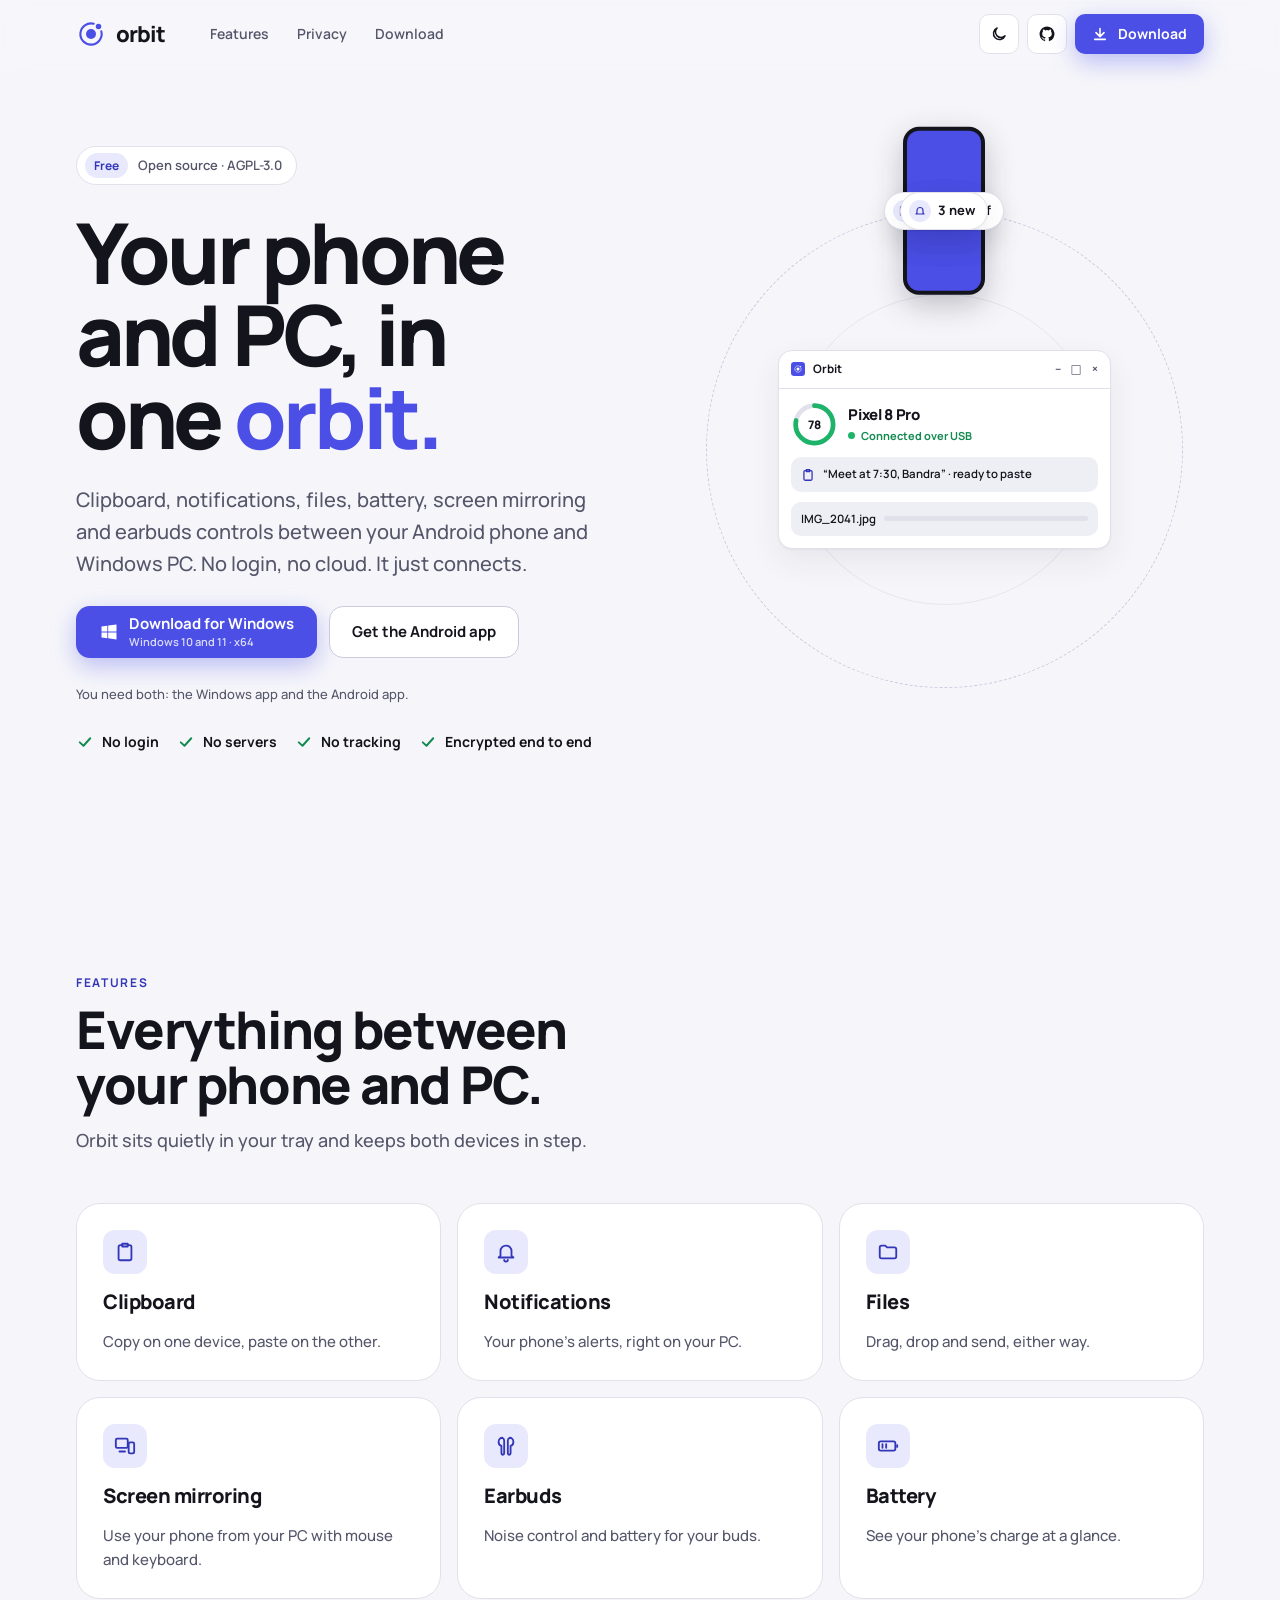
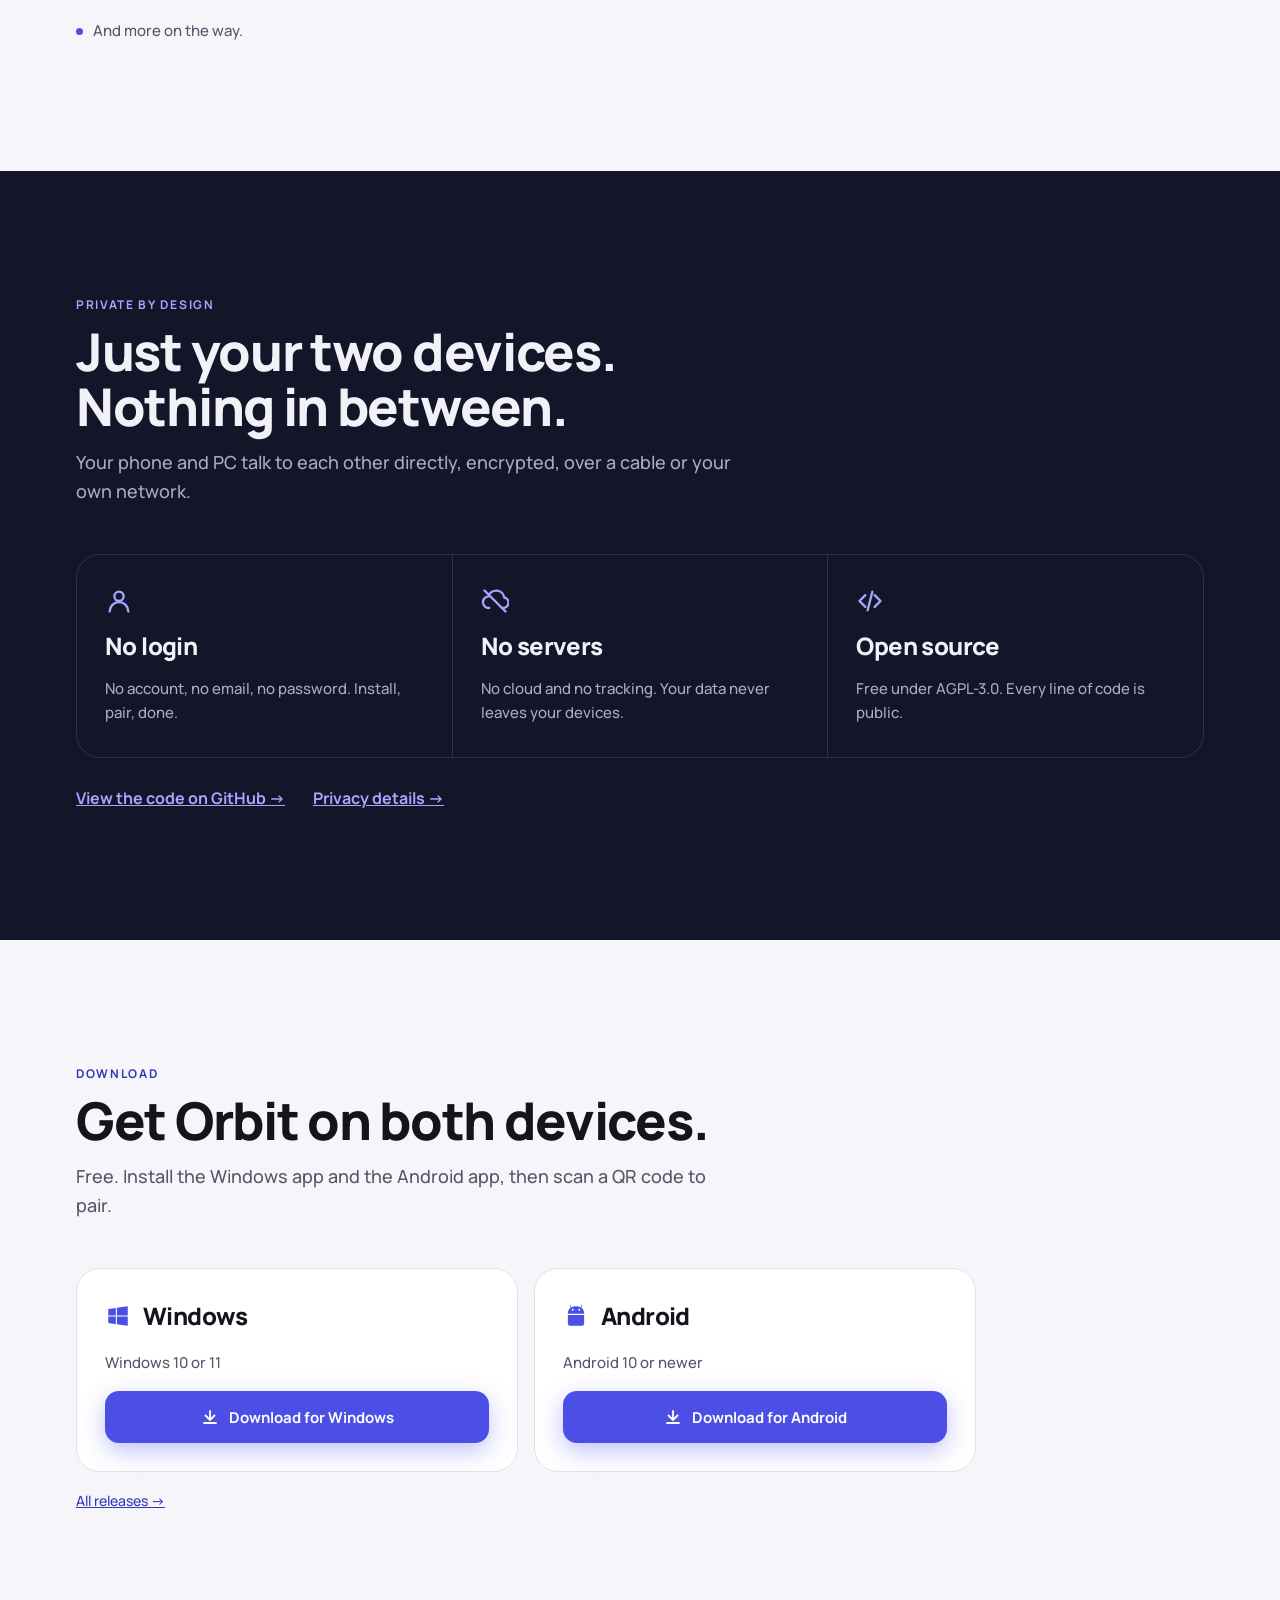
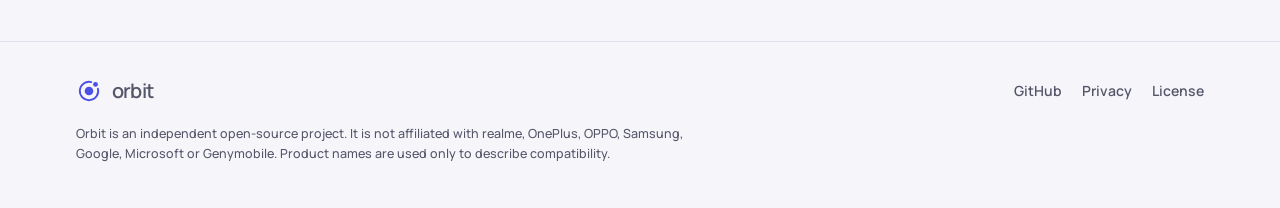
==== site/index.html @ 116fc17b "Add the landing page (site/) and a GitHub Pages workflow Co-Authored-By: Claude Opus 5.5 <noreply@an" ====
<!doctype html>
<html lang="en">
<head>
<meta charset="utf-8">
<meta name="viewport" content="width=device-width,initial-scale=1,viewport-fit=cover">
<title>Orbit: your Android phone and Windows PC, in one orbit</title>
<meta name="description" content="Orbit links your Android phone and Windows PC: clipboard, notifications, files, battery, screen mirroring and earbuds. No account, no cloud, free and open source.">
<meta name="theme-color" content="#4B4FE6">
<link rel="icon" href="favicon.svg" type="image/svg+xml">
<link rel="apple-touch-icon" href="apple-touch-icon.png">
<meta property="og:type" content="website">
<meta property="og:title" content="Orbit: your phone and PC, in one orbit">
<meta property="og:description" content="Clipboard, notifications, files, screen mirroring and earbuds between Android and Windows. No login, no cloud. Free and open source.">
<meta property="og:image" content="https://mohib-76.github.io/orbit/og-image.png">
<meta property="og:url" content="https://mohib-76.github.io/orbit/">
<meta name="twitter:card" content="summary_large_image">
<link rel="preconnect" href="https://fonts.googleapis.com">
<link rel="preconnect" href="https://fonts.gstatic.com" crossorigin>
<link rel="stylesheet" href="https://fonts.googleapis.com/css2?family=Manrope:wght@400;500;600;700;800&family=JetBrains+Mono:wght@500;600&display=swap">
<style>
/* Layout: an orbit. Hero = live system diagram; bands alternate quiet paper and one ink "privacy" band; content column 1160px. */
:root{
  color-scheme:light;
  --bg:#F6F6FA; --surface:#FFFFFF; --surface-2:#EEEEF5; --line:#E1E1EB; --line-strong:#C9CAE0;
  --ink:#14141C; --muted:#55566A; --accent:#4B4FE6; --accent-ink:#3236B8; --accent-soft:#E9E9FD; --on-accent:#FFFFFF;
  --green:#138A50; --green-dot:#1DB46A; --amber:#F2A516;
  --band:#15152A; --band-2:#1F1F3A; --band-line:#2E2E52; --band-ink:#F1F1F8; --band-muted:#A9AAC6; --band-accent:#A5A7FF;
  --shadow:0 1px 2px rgba(20,20,40,.04),0 12px 32px rgba(20,20,40,.07);
  --f-display:"Manrope","Segoe UI Variable","Segoe UI",system-ui,sans-serif;
  --f-body:"Manrope","Segoe UI Variable","Segoe UI",system-ui,sans-serif;
  --f-mono:"JetBrains Mono",ui-monospace,"Cascadia Mono",Consolas,monospace;
  --r-s:10px; --r-m:16px; --r-l:24px;
}
@media (prefers-color-scheme:dark){:root:not([data-theme="light"]){
  --bg:#0D0D13; --surface:#16161F; --surface-2:#1E1E29; --line:#262633; --line-strong:#3A3A52;
  --ink:#F1F1F6; --muted:#A6A7BA; --accent:#8C8FFF; --accent-ink:#B9BBFF; --accent-soft:#23244A; --on-accent:#0E0E1A;
  --green:#5BE3A0; --green-dot:#3DD68C; --amber:#F5B841;
  --band:#13132A; --band-2:#1C1C3A; --band-line:#2E2E55; --band-ink:#F1F1F8; --band-muted:#A9AAC6; --band-accent:#A5A7FF;
  --shadow:0 1px 2px rgba(0,0,0,.3),0 12px 32px rgba(0,0,0,.35); color-scheme:dark}}
:root[data-theme="dark"]{
  --bg:#0D0D13; --surface:#16161F; --surface-2:#1E1E29; --line:#262633; --line-strong:#3A3A52;
  --ink:#F1F1F6; --muted:#A6A7BA; --accent:#8C8FFF; --accent-ink:#B9BBFF; --accent-soft:#23244A; --on-accent:#0E0E1A;
  --green:#5BE3A0; --green-dot:#3DD68C; --amber:#F5B841;
  --band:#13132A; --band-2:#1C1C3A; --band-line:#2E2E55; --band-ink:#F1F1F8; --band-muted:#A9AAC6; --band-accent:#A5A7FF;
  --shadow:0 1px 2px rgba(0,0,0,.3),0 12px 32px rgba(0,0,0,.35); color-scheme:dark}

*{box-sizing:border-box}
html{scroll-behavior:smooth;scroll-padding-top:76px}
body{margin:0;background:var(--bg);color:var(--ink);font:500 16px/1.6 var(--f-body);-webkit-font-smoothing:antialiased;overflow-x:hidden;padding-bottom:env(safe-area-inset-bottom,0px)}
img{max-width:100%}
[hidden]{display:none!important}
a{color:var(--accent-ink)}
h1,h2,h3{font-family:var(--f-display);text-wrap:balance;margin:0;letter-spacing:-.025em}
p{margin:0}
:focus-visible{outline:2.5px solid var(--accent);outline-offset:3px;border-radius:6px}
.skip{position:absolute;left:-9999px;top:8px;z-index:100;background:var(--accent);color:var(--on-accent);padding:10px 14px;border-radius:10px;font-weight:700}
.skip:focus{left:12px}
.wrap{max-width:1160px;margin:0 auto;padding-left:max(16px,env(safe-area-inset-left,0px));padding-right:max(16px,env(safe-area-inset-right,0px))}
.eyebrow{font:700 12px/1 var(--f-body);letter-spacing:.14em;text-transform:uppercase;color:var(--accent-ink)}
.section{padding-block:clamp(72px,10vw,128px)}
.section-head{display:grid;gap:14px;max-width:680px;margin-bottom:48px}
.section-head h2{font-size:clamp(32px,4.4vw,52px);line-height:1.05;font-weight:800}
.section-head p{color:var(--muted);font-size:18px;max-width:60ch}

/* Buttons */
.btn{display:inline-flex;align-items:center;gap:10px;height:52px;padding:0 22px;border-radius:14px;font:700 15px/1 var(--f-body);text-decoration:none;border:1px solid transparent;cursor:pointer;transition:transform .2s ease,box-shadow .2s ease,background .2s ease;white-space:nowrap}
.btn svg{flex-shrink:0}
.btn-primary{background:var(--accent);color:var(--on-accent);box-shadow:0 8px 24px color-mix(in srgb,var(--accent) 35%,transparent)}
.btn-primary:hover{transform:translateY(-2px);box-shadow:0 14px 32px color-mix(in srgb,var(--accent) 45%,transparent)}
.btn-ghost{background:var(--surface);color:var(--ink);border-color:var(--line-strong)}
.btn-ghost:hover{transform:translateY(-2px);border-color:var(--accent)}
.btn small{display:block;font:600 11px/1.2 var(--f-body);opacity:.8;margin-top:3px}
.btn .stack{display:flex;flex-direction:column;align-items:flex-start;line-height:1.1}

/* Nav */
.nav{position:sticky;top:0;z-index:50;padding-top:env(safe-area-inset-top,0px);background:color-mix(in srgb,var(--bg) 82%,transparent);backdrop-filter:saturate(1.4) blur(14px);-webkit-backdrop-filter:saturate(1.4) blur(14px);border-bottom:1px solid transparent;transition:border-color .3s}
.nav.scrolled{border-bottom-color:var(--line)}
.nav-in{display:flex;align-items:center;gap:20px;height:68px}
.brand{display:flex;align-items:center;gap:10px;text-decoration:none;color:var(--ink);font:800 22px/1 var(--f-display);letter-spacing:-.04em}
.nav-links{display:flex;gap:4px;margin-left:12px}
.nav-links a{color:var(--muted);text-decoration:none;font-weight:600;font-size:14px;padding:8px 12px;border-radius:8px;transition:color .2s,background .2s}
.nav-links a:hover{color:var(--ink);background:var(--surface-2)}
.nav-right{margin-left:auto;display:flex;align-items:center;gap:8px}
.icon-btn{width:40px;height:40px;border-radius:10px;border:1px solid var(--line);background:var(--surface);color:var(--ink);display:inline-flex;align-items:center;justify-content:center;cursor:pointer;text-decoration:none}
.icon-btn:hover{border-color:var(--accent)}
.nav .btn{height:40px;padding:0 16px;font-size:14px;border-radius:10px}
.theme-sun{display:none}
:root[data-theme="dark"] .theme-sun{display:block}:root[data-theme="dark"] .theme-moon{display:none}
@media (prefers-color-scheme:dark){:root:not([data-theme="light"]) .theme-sun{display:block}:root:not([data-theme="light"]) .theme-moon{display:none}}
@media (max-width:860px){.nav-links{display:none}}
@media (max-width:420px){.nav .btn span{display:none}.nav .btn{padding:0 12px}}

/* Hero */
.hero{padding-block:clamp(40px,6vw,80px) clamp(56px,8vw,96px)}
.hero-grid{display:grid;grid-template-columns:minmax(0,1.05fr) minmax(0,1fr);gap:clamp(32px,5vw,72px);align-items:center}
@media (max-width:920px){.hero-grid{grid-template-columns:minmax(0,1fr)}.orbit{width:min(540px,74%);margin-top:clamp(36px,9vw,56px)}}
.hero-copy{display:grid;gap:26px;min-width:0}
.badge-line{display:inline-flex;align-items:center;gap:10px;padding:6px 14px 6px 8px;border-radius:999px;background:var(--surface);border:1px solid var(--line);font-size:13px;font-weight:600;color:var(--muted);width:fit-content}
.badge-line b{background:var(--accent-soft);color:var(--accent-ink);padding:3px 9px;border-radius:999px;font-size:12px}
.hero h1{font-size:clamp(44px,7vw,84px);line-height:.98;font-weight:800;letter-spacing:-.045em}
.hero h1 .o{color:var(--accent)}
.lede{font-size:clamp(17px,1.6vw,20px);color:var(--muted);max-width:52ch}
.cta-row{display:flex;flex-wrap:wrap;gap:12px;align-items:center}
.platform-note{font-size:13px;color:var(--muted)}
.facts{display:flex;flex-wrap:wrap;gap:8px 18px;padding:0;margin:0;list-style:none}
.facts li{display:flex;align-items:center;gap:8px;font-size:14px;font-weight:700}
.facts svg{color:var(--green)}

/* Orbit visual */
.orbit{position:relative;width:min(540px,100%);aspect-ratio:1;margin-inline:auto;max-width:100%}
.ring{position:absolute;border-radius:50%;border:1.5px dashed var(--line-strong)}
.ring.r1{inset:4%}
.ring.r2{inset:20%;border-style:solid;border-color:var(--line);opacity:.8}
.spin{position:absolute;inset:4%;animation:spin 40s linear infinite}
.sat{position:absolute;top:0;left:50%;transform:translate(-50%,-50%)}
.upright{animation:spin 40s linear infinite reverse}
@keyframes spin{to{transform:rotate(360deg)}}
.core{position:absolute;inset:27% 18%;display:flex;align-items:center;justify-content:center}
.pc{width:100%;background:var(--surface);border:1px solid var(--line);border-radius:14px;box-shadow:var(--shadow);overflow:hidden;font-size:clamp(10px,1.5vw,13px)}
.pc-bar{display:flex;align-items:center;gap:8px;padding:9px 12px;border-bottom:1px solid var(--line);font-weight:700;font-size:.9em}
.pc-bar .dots{margin-left:auto;display:flex;gap:10px;color:var(--muted)}
.pc-body{padding:12px;display:grid;gap:10px}
.pc-row{display:flex;align-items:center;gap:10px}
.mini-ring{width:3.6em;height:3.6em;flex-shrink:0}
.status{display:flex;align-items:center;gap:6px;color:var(--green);font-weight:700;font-size:.85em}
.dot{width:7px;height:7px;border-radius:50%;background:var(--green-dot);display:inline-block}
.pulse{animation:pulse 2.2s ease-in-out infinite}
@keyframes pulse{0%,100%{box-shadow:0 0 0 0 color-mix(in srgb,var(--green-dot) 55%,transparent)}50%{box-shadow:0 0 0 6px transparent}}
.pc-tile{background:var(--surface-2);border-radius:10px;padding:8px 10px;display:flex;align-items:center;gap:8px;font-weight:600;font-size:.88em;min-width:0}
.pc-tile span{white-space:nowrap;overflow:hidden;text-overflow:ellipsis}
.bar{height:5px;border-radius:3px;background:var(--line);overflow:hidden;flex:1}
.bar i{display:block;height:100%;width:0;background:var(--accent);border-radius:3px;animation:fill 4.5s cubic-bezier(.4,0,.2,1) infinite}
@keyframes fill{0%{width:4%}70%{width:100%}100%{width:100%}}
.phone{width:clamp(56px,11vw,82px);aspect-ratio:9/18.5;border-radius:16px;background:#14141C;padding:4px;box-shadow:0 10px 30px rgba(20,20,40,.25)}
.phone-screen{width:100%;height:100%;border-radius:12px;background:var(--accent);display:flex;align-items:center;justify-content:center}
.chip{display:flex;align-items:center;gap:7px;background:var(--surface);border:1px solid var(--line);border-radius:999px;padding:7px 12px 7px 8px;font-size:clamp(11px,1.3vw,13px);font-weight:700;white-space:nowrap;box-shadow:var(--shadow)}
.chip i{width:22px;height:22px;border-radius:50%;background:var(--accent-soft);color:var(--accent-ink);display:inline-flex;align-items:center;justify-content:center;font-style:normal}

/* Features */
.feats{display:grid;grid-template-columns:repeat(3,minmax(0,1fr));gap:16px}
@media (max-width:900px){.feats{grid-template-columns:repeat(2,minmax(0,1fr))}}
@media (max-width:560px){.feats{grid-template-columns:minmax(0,1fr)}}
.feat{background:var(--surface);border:1px solid var(--line);border-radius:var(--r-l);padding:26px;display:grid;gap:12px;align-content:start;transition:transform .35s cubic-bezier(.2,.7,.2,1),border-color .3s,box-shadow .35s}
.feat:hover{transform:translateY(-4px);border-color:var(--line-strong);box-shadow:var(--shadow)}
.feat h3{font-size:20px;font-weight:800}
.feat p{color:var(--muted);font-size:15px}
.ic{width:44px;height:44px;border-radius:12px;background:var(--accent-soft);color:var(--accent-ink);display:flex;align-items:center;justify-content:center;transition:transform .35s}
.feat:hover .ic{transform:rotate(-8deg) scale(1.06)}
.more{margin-top:20px;color:var(--muted);font-size:15px;display:flex;align-items:center;gap:10px}
.more .dot{background:var(--accent)}

/* Privacy band */
.band{background:var(--band);color:var(--band-ink)}
.band .eyebrow{color:var(--band-accent)}
.band .section-head p{color:var(--band-muted)}
.band a{color:var(--band-accent);font-weight:700}
.pillars{display:grid;grid-template-columns:repeat(3,minmax(0,1fr));gap:1px;background:var(--band-line);border:1px solid var(--band-line);border-radius:var(--r-l);overflow:hidden}
@media (max-width:760px){.pillars{grid-template-columns:minmax(0,1fr)}}
.pillar{background:var(--band);padding:32px 28px;display:grid;gap:12px;align-content:start;transition:background .3s}
.pillar:hover{background:var(--band-2)}
.pillar svg{color:var(--band-accent)}
.pillar h3{font-size:24px;font-weight:800}
.pillar p{color:var(--band-muted);font-size:15px}
.band-links{margin-top:28px;display:flex;flex-wrap:wrap;gap:12px 28px}

/* Download */
.dl-grid{display:grid;grid-template-columns:repeat(2,minmax(0,1fr));gap:16px;max-width:900px}
@media (max-width:700px){.dl-grid{grid-template-columns:minmax(0,1fr)}}
.dl{background:var(--surface);border:1px solid var(--line);border-radius:var(--r-l);padding:28px;display:grid;gap:16px;position:relative;transition:border-color .3s,box-shadow .3s}
.dl.mine{border-color:var(--accent);box-shadow:0 0 0 4px var(--accent-soft)}
.dl .this{position:absolute;top:18px;right:18px;font-size:11px;font-weight:800;letter-spacing:.1em;text-transform:uppercase;color:var(--accent-ink);background:var(--accent-soft);padding:5px 10px;border-radius:999px}
.dl h3{font-size:24px;font-weight:800;display:flex;align-items:center;gap:12px}
.dl p{color:var(--muted);font-size:15px}
.dl .btn{justify-content:center;width:100%}
.verify{margin-top:18px;color:var(--muted);font-size:14px;display:flex;flex-wrap:wrap;gap:8px 20px}

footer{border-top:1px solid var(--line);padding-block:36px 44px;color:var(--muted);font-size:14px}
.foot{display:flex;flex-wrap:wrap;gap:24px;justify-content:space-between;align-items:center}
.foot nav{display:flex;flex-wrap:wrap;gap:8px 20px}
.foot a{color:var(--muted);text-decoration:none;font-weight:600}
.foot a:hover{color:var(--ink)}
.fine{margin-top:20px;font-size:12.5px;max-width:80ch}
/* Reveal: elements already in view stay visible; only off-screen ones wait. */
.reveal.wait{opacity:0;transform:translateY(22px)}
.reveal.show{opacity:1;transform:none;transition:opacity .8s cubic-bezier(.2,.7,.2,1),transform .8s cubic-bezier(.2,.7,.2,1);transition-delay:var(--d,0s)}
@media (prefers-reduced-motion:reduce){
  *,*::before,*::after{animation:none!important;transition:none!important}
  html{scroll-behavior:auto}
  .reveal.wait{opacity:1;transform:none}
  .bar i{width:72%}
}
</style>
<script>
  // Apply a saved theme before first paint (no flash).
  try { var t = localStorage.getItem('orbit-theme'); if (t) document.documentElement.setAttribute('data-theme', t); } catch (e) {}
</script>
</head>
<body>
<a class="skip" href="#features">Skip to content</a>

<!-- NAV -->
<header class="nav" id="nav">
  <div class="wrap nav-in">
    <a class="brand" href="#top" aria-label="Orbit home">
      <svg width="30" height="30" viewBox="0 0 48 48" aria-hidden="true"><circle cx="24" cy="24" r="8" fill="var(--accent)"/><path d="M28.4 7.58A17 17 0 1 0 40.42 19.6" fill="none" stroke="var(--accent)" stroke-width="3.4" stroke-linecap="round"/><circle cx="36.02" cy="11.98" r="4.4" fill="var(--accent)"/></svg>
      orbit
    </a>
    <nav class="nav-links" aria-label="Sections">
      <a href="#features">Features</a>
      <a href="#privacy">Privacy</a>
      <a href="#download">Download</a>
    </nav>
    <div class="nav-right">
      <button class="icon-btn" id="theme" type="button" aria-label="Switch light or dark theme">
        <svg class="theme-moon" width="18" height="18" viewBox="0 0 24 24" fill="none" stroke="currentColor" stroke-width="2" stroke-linecap="round" stroke-linejoin="round" aria-hidden="true"><path d="M20 14.5A8 8 0 1 1 9.5 4a6.5 6.5 0 0 0 10.5 10.5z"/></svg>
        <svg class="theme-sun" width="18" height="18" viewBox="0 0 24 24" fill="none" stroke="currentColor" stroke-width="2" stroke-linecap="round" aria-hidden="true"><circle cx="12" cy="12" r="4"/><path d="M12 2v2M12 20v2M4.9 4.9l1.4 1.4M17.7 17.7l1.4 1.4M2 12h2M20 12h2M4.9 19.1l1.4-1.4M17.7 6.3l1.4-1.4"/></svg>
      </button>
      <a class="icon-btn" href="https://github.com/Mohib-76/orbit" target="_blank" rel="noopener" aria-label="Orbit on GitHub">
        <svg width="18" height="18" viewBox="0 0 24 24" fill="currentColor" aria-hidden="true"><path d="M12 2a10 10 0 0 0-3.16 19.49c.5.09.68-.22.68-.48v-1.7c-2.78.6-3.37-1.34-3.37-1.34-.45-1.16-1.11-1.47-1.11-1.47-.91-.62.07-.6.07-.6 1 .07 1.53 1.03 1.53 1.03.89 1.53 2.34 1.09 2.91.83.09-.65.35-1.09.63-1.34-2.22-.25-4.56-1.11-4.56-4.94 0-1.09.39-1.98 1.03-2.68-.1-.25-.45-1.27.1-2.65 0 0 .84-.27 2.75 1.02a9.56 9.56 0 0 1 5 0c1.91-1.29 2.75-1.02 2.75-1.02.55 1.38.2 2.4.1 2.65.64.7 1.03 1.59 1.03 2.68 0 3.84-2.34 4.69-4.57 4.94.36.31.68.92.68 1.85v2.74c0 .27.18.58.69.48A10 10 0 0 0 12 2z"/></svg>
      </a>
      <a class="btn btn-primary" href="#download"><svg width="16" height="16" viewBox="0 0 24 24" fill="none" stroke="currentColor" stroke-width="2.4" stroke-linecap="round" stroke-linejoin="round" aria-hidden="true"><path d="M12 4v12M6 10l6 6 6-6M4 20h16"/></svg><span>Download</span></a>
    </div>
  </div>
</header>

<main id="top">
<!-- HERO -->
<section class="hero">
  <div class="wrap hero-grid">
    <div class="hero-copy">
      <span class="badge-line"><b>Free</b>Open source · AGPL-3.0</span>
      <h1>Your phone and PC, in one <span class="o">orbit.</span></h1>
      <p class="lede">Clipboard, notifications, files, battery, screen mirroring and earbuds controls between your Android phone and Windows PC. No login, no cloud. It just connects.</p>
      <div class="cta-row">
        <a class="btn btn-primary dl-primary" href="https://github.com/Mohib-76/orbit/releases/latest" target="_blank" rel="noopener">
          <svg class="ico-win" width="20" height="20" viewBox="0 0 24 24" fill="currentColor" aria-hidden="true"><path d="M3 5.5 10 4.5v7H3zM11 4.3 21 3v8.5H11zM3 12.5h7v7l-7-1zM11 12.5h10V21l-10-1.4z"/></svg>
          <svg class="ico-and" hidden width="20" height="20" viewBox="0 0 24 24" fill="currentColor" aria-hidden="true"><path d="M7.2 4.2 6 2.4l.7-.4 1.2 1.9A8 8 0 0 1 12 3c1.5 0 2.9.3 4.1.9L17.3 2l.7.4-1.2 1.8A7 7 0 0 1 19.5 10h-15a7 7 0 0 1 2.7-5.8zM9 7.2a.9.9 0 1 0 0-1.8.9.9 0 0 0 0 1.8zm6 0a.9.9 0 1 0 0-1.8.9.9 0 0 0 0 1.8zM4.5 11h15v8a2 2 0 0 1-2 2h-11a2 2 0 0 1-2-2z"/></svg>
          <span class="stack"><span class="dl-primary-label">Download for Windows</span><small class="dl-primary-sub">Windows 10 and 11 · x64</small></span>
        </a>
        <a class="btn btn-ghost dl-secondary" href="https://github.com/Mohib-76/orbit/releases/latest" target="_blank" rel="noopener">
          <span class="dl-secondary-label">Get the Android app</span>
        </a>
      </div>
      <p class="platform-note" id="platform-note">You need both: the Windows app and the Android app. <span class="rel-version"></span></p>
      <ul class="facts">
        <li><svg width="18" height="18" viewBox="0 0 24 24" fill="none" stroke="currentColor" stroke-width="2.6" stroke-linecap="round" stroke-linejoin="round" aria-hidden="true"><path d="M5 12.5 10 17l9-10"/></svg>No login</li>
        <li><svg width="18" height="18" viewBox="0 0 24 24" fill="none" stroke="currentColor" stroke-width="2.6" stroke-linecap="round" stroke-linejoin="round" aria-hidden="true"><path d="M5 12.5 10 17l9-10"/></svg>No servers</li>
        <li><svg width="18" height="18" viewBox="0 0 24 24" fill="none" stroke="currentColor" stroke-width="2.6" stroke-linecap="round" stroke-linejoin="round" aria-hidden="true"><path d="M5 12.5 10 17l9-10"/></svg>No tracking</li>
        <li><svg width="18" height="18" viewBox="0 0 24 24" fill="none" stroke="currentColor" stroke-width="2.6" stroke-linecap="round" stroke-linejoin="round" aria-hidden="true"><path d="M5 12.5 10 17l9-10"/></svg>Encrypted end to end</li>
      </ul>
    </div>

    <div class="orbit" aria-label="Illustration: a phone orbiting a PC, with clipboard, files and notifications moving between them" role="img">
      <div class="ring r1"></div>
      <div class="ring r2"></div>
      <div class="spin"><div class="sat"><div class="upright">
        <div class="phone"><div class="phone-screen"><svg viewBox="0 0 48 48" width="60%" aria-hidden="true"><circle cx="24" cy="24" r="8" fill="#fff"/><path d="M28.4 7.58A17 17 0 1 0 40.42 19.6" fill="none" stroke="#fff" stroke-width="3.4" stroke-linecap="round"/><circle cx="36.02" cy="11.98" r="4.4" fill="#fff"/></svg></div></div>
      </div></div></div>
      <div class="spin" style="animation-delay:-10s"><div class="sat"><div class="upright" style="animation-delay:-10s">
        <div class="chip"><i><svg width="12" height="12" viewBox="0 0 24 24" fill="none" stroke="currentColor" stroke-width="2.4" stroke-linecap="round" stroke-linejoin="round"><path d="M9 3h6v3H9z"/><path d="M15 4.5h2a2 2 0 0 1 2 2V19a2 2 0 0 1-2 2H7a2 2 0 0 1-2-2V6.5a2 2 0 0 1 2-2h2"/></svg></i>Copied</div>
      </div></div></div>
      <div class="spin" style="animation-delay:-20s"><div class="sat"><div class="upright" style="animation-delay:-20s">
        <div class="chip"><i><svg width="12" height="12" viewBox="0 0 24 24" fill="none" stroke="currentColor" stroke-width="2.4" stroke-linecap="round" stroke-linejoin="round"><path d="M14 3H7a2 2 0 0 0-2 2v14a2 2 0 0 0 2 2h10a2 2 0 0 0 2-2V8z"/><path d="M14 3v5h5"/></svg></i>Report.pdf</div>
      </div></div></div>
      <div class="spin" style="animation-delay:-30s"><div class="sat"><div class="upright" style="animation-delay:-30s">
        <div class="chip"><i><svg width="12" height="12" viewBox="0 0 24 24" fill="none" stroke="currentColor" stroke-width="2.4" stroke-linecap="round" stroke-linejoin="round"><path d="M6 16v-5a6 6 0 1 1 12 0v5l2 2H4z"/></svg></i>3 new</div>
      </div></div></div>

      <div class="core">
        <div class="pc">
          <div class="pc-bar">
            <svg viewBox="0 0 48 48" width="14" height="14" aria-hidden="true"><rect width="48" height="48" rx="11" fill="var(--accent)"/><g transform="translate(8.5 8.5) scale(0.646)"><circle cx="24" cy="24" r="8" fill="#fff"/><path d="M28.4 7.58A17 17 0 1 0 40.42 19.6" fill="none" stroke="#fff" stroke-width="3" stroke-linecap="round"/><circle cx="36.02" cy="11.98" r="4.2" fill="#fff"/></g></svg>
            Orbit
            <span class="dots" aria-hidden="true"><span>–</span><span>□</span><span>×</span></span>
          </div>
          <div class="pc-body">
            <div class="pc-row">
              <svg class="mini-ring" viewBox="0 0 40 40" aria-hidden="true"><circle cx="20" cy="20" r="16" fill="none" stroke="var(--line)" stroke-width="4"/><circle cx="20" cy="20" r="16" fill="none" stroke="var(--green-dot)" stroke-width="4" stroke-linecap="round" stroke-dasharray="78.4 100.5" transform="rotate(-90 20 20)"/><text x="20" y="24" text-anchor="middle" font-size="10" font-weight="800" fill="var(--ink)" font-family="Manrope,sans-serif">78</text></svg>
              <div style="min-width:0">
                <div style="font-weight:800;font-size:1.15em;letter-spacing:-.02em">Pixel 8 Pro</div>
                <div class="status"><span class="dot pulse"></span>Connected over USB</div>
              </div>
            </div>
            <div class="pc-tile"><svg width="14" height="14" viewBox="0 0 24 24" fill="none" stroke="var(--accent-ink)" stroke-width="2.2" stroke-linecap="round" stroke-linejoin="round" aria-hidden="true"><path d="M9 3h6v3H9z"/><path d="M15 4.5h2a2 2 0 0 1 2 2V19a2 2 0 0 1-2 2H7a2 2 0 0 1-2-2V6.5a2 2 0 0 1 2-2h2"/></svg><span>“Meet at 7:30, Bandra” · ready to paste</span></div>
            <div class="pc-tile"><span style="flex-shrink:0">IMG_2041.jpg</span><span class="bar"><i></i></span></div>
          </div>
        </div>
      </div>
    </div>
  </div>
</section>

<!-- FEATURES -->
<section class="section" id="features">
  <div class="wrap">
    <div class="section-head reveal">
      <span class="eyebrow">Features</span>
      <h2>Everything between your phone and PC.</h2>
      <p>Orbit sits quietly in your tray and keeps both devices in step.</p>
    </div>
    <div class="feats">
      <article class="feat reveal" style="--d:0.00s"><div class="ic"><svg width="22" height="22" viewBox="0 0 24 24" fill="none" stroke="currentColor" stroke-width="2" stroke-linecap="round" stroke-linejoin="round" aria-hidden="true"><path d="M9 3h6v3H9z"/><path d="M15 4.5h2a2 2 0 0 1 2 2V19a2 2 0 0 1-2 2H7a2 2 0 0 1-2-2V6.5a2 2 0 0 1 2-2h2"/></svg></div><h3>Clipboard</h3><p>Copy on one device, paste on the other.</p></article>
      <article class="feat reveal" style="--d:0.06s"><div class="ic"><svg width="22" height="22" viewBox="0 0 24 24" fill="none" stroke="currentColor" stroke-width="2" stroke-linecap="round" stroke-linejoin="round" aria-hidden="true"><path d="M6 16v-5a6 6 0 1 1 12 0v5l2 2H4z"/><path d="M10 20.5a2 2 0 0 0 4 0"/></svg></div><h3>Notifications</h3><p>Your phone’s alerts, right on your PC.</p></article>
      <article class="feat reveal" style="--d:0.12s"><div class="ic"><svg width="22" height="22" viewBox="0 0 24 24" fill="none" stroke="currentColor" stroke-width="2" stroke-linecap="round" stroke-linejoin="round" aria-hidden="true"><path d="M3 7a2 2 0 0 1 2-2h4l2 2h8a2 2 0 0 1 2 2v8a2 2 0 0 1-2 2H5a2 2 0 0 1-2-2z"/></svg></div><h3>Files</h3><p>Drag, drop and send, either way.</p></article>
      <article class="feat reveal" style="--d:0.00s"><div class="ic"><svg width="22" height="22" viewBox="0 0 24 24" fill="none" stroke="currentColor" stroke-width="2" stroke-linecap="round" stroke-linejoin="round" aria-hidden="true"><rect x="2" y="4" width="13" height="10" rx="1.5"/><rect x="16" y="8" width="6" height="12" rx="1.5"/><path d="M6 18h6"/></svg></div><h3>Screen mirroring</h3><p>Use your phone from your PC with mouse and keyboard.</p></article>
      <article class="feat reveal" style="--d:0.06s"><div class="ic"><svg width="22" height="22" viewBox="0 0 24 24" fill="none" stroke="currentColor" stroke-width="2" stroke-linecap="round" stroke-linejoin="round" aria-hidden="true"><path d="M8 3a4 4 0 0 0-4 4v1a4 4 0 0 0 3 3.9V20a1.5 1.5 0 0 0 3 0V7a4 4 0 0 0-2-4zM16 3a4 4 0 0 1 4 4v1a4 4 0 0 1-3 3.9V20a1.5 1.5 0 0 1-3 0V7a4 4 0 0 1 2-4z"/></svg></div><h3>Earbuds</h3><p>Noise control and battery for your buds.</p></article>
      <article class="feat reveal" style="--d:0.12s"><div class="ic"><svg width="22" height="22" viewBox="0 0 24 24" fill="none" stroke="currentColor" stroke-width="2" stroke-linecap="round" stroke-linejoin="round" aria-hidden="true"><rect x="2" y="7" width="18" height="10" rx="2"/><path d="M22 11v2M6 10v4M10 10v4"/></svg></div><h3>Battery</h3><p>See your phone’s charge at a glance.</p></article>
    </div>
    <p class="more reveal"><span class="dot"></span>And more on the way.</p>
  </div>
</section>

<!-- PRIVACY -->
<section class="section band" id="privacy">
  <div class="wrap">
    <div class="section-head reveal">
      <span class="eyebrow">Private by design</span>
      <h2>Just your two devices. Nothing in between.</h2>
      <p>Your phone and PC talk to each other directly, encrypted, over a cable or your own network.</p>
    </div>
    <div class="pillars">
      <div class="pillar reveal"><svg width="28" height="28" viewBox="0 0 24 24" fill="none" stroke="currentColor" stroke-width="2" stroke-linecap="round" stroke-linejoin="round" aria-hidden="true"><circle cx="12" cy="8" r="4"/><path d="M4 21a8 8 0 0 1 16 0"/></svg><h3>No login</h3><p>No account, no email, no password. Install, pair, done.</p></div>
      <div class="pillar reveal" style="--d:.06s"><svg width="28" height="28" viewBox="0 0 24 24" fill="none" stroke="currentColor" stroke-width="2" stroke-linecap="round" stroke-linejoin="round" aria-hidden="true"><path d="M7 18a5 5 0 0 1-.6-10A7 7 0 0 1 20 9a4.5 4.5 0 0 1-1 8.9M3 3l18 18"/></svg><h3>No servers</h3><p>No cloud and no tracking. Your data never leaves your devices.</p></div>
      <div class="pillar reveal" style="--d:.12s"><svg width="28" height="28" viewBox="0 0 24 24" fill="none" stroke="currentColor" stroke-width="2" stroke-linecap="round" stroke-linejoin="round" aria-hidden="true"><path d="m8 7-5 5 5 5M16 7l5 5-5 5M14 4l-4 16"/></svg><h3>Open source</h3><p>Free under AGPL-3.0. Every line of code is public.</p></div>
    </div>
    <div class="band-links reveal">
      <a href="https://github.com/Mohib-76/orbit" target="_blank" rel="noopener">View the code on GitHub →</a>
      <a href="https://github.com/Mohib-76/orbit/blob/main/PRIVACY.md" target="_blank" rel="noopener">Privacy details →</a>
    </div>
  </div>
</section>

<!-- DOWNLOAD -->
<section class="section" id="download">
  <div class="wrap">
    <div class="section-head reveal">
      <span class="eyebrow">Download</span>
      <h2>Get Orbit on both devices.</h2>
      <p>Free. Install the Windows app and the Android app, then scan a QR code to pair. <span class="rel-version"></span></p>
    </div>
    <div class="dl-grid">
      <div class="dl reveal" id="dl-win">
        <span class="this" hidden>Your device</span>
        <h3><svg width="26" height="26" viewBox="0 0 24 24" fill="var(--accent)" aria-hidden="true"><path d="M3 5.5 10 4.5v7H3zM11 4.3 21 3v8.5H11zM3 12.5h7v7l-7-1zM11 12.5h10V21l-10-1.4z"/></svg>Windows</h3>
        <p>Windows 10 or 11</p>
        <a class="btn btn-primary" id="win-link" href="https://github.com/Mohib-76/orbit/releases/latest" target="_blank" rel="noopener"><svg width="18" height="18" viewBox="0 0 24 24" fill="none" stroke="currentColor" stroke-width="2.4" stroke-linecap="round" stroke-linejoin="round" aria-hidden="true"><path d="M12 4v12M6 10l6 6 6-6M4 20h16"/></svg>Download for Windows</a>
      </div>
      <div class="dl reveal" id="dl-and" style="--d:.08s">
        <span class="this" hidden>Your device</span>
        <h3><svg width="26" height="26" viewBox="0 0 24 24" fill="var(--accent)" aria-hidden="true"><path d="M7.2 4.2 6 2.4l.7-.4 1.2 1.9A8 8 0 0 1 12 3c1.5 0 2.9.3 4.1.9L17.3 2l.7.4-1.2 1.8A7 7 0 0 1 19.5 10h-15a7 7 0 0 1 2.7-5.8zM9 7.2a.9.9 0 1 0 0-1.8.9.9 0 0 0 0 1.8zm6 0a.9.9 0 1 0 0-1.8.9.9 0 0 0 0 1.8zM4.5 11h15v8a2 2 0 0 1-2 2h-11a2 2 0 0 1-2-2z"/></svg>Android</h3>
        <p>Android 10 or newer</p>
        <a class="btn btn-primary" id="and-link" href="https://github.com/Mohib-76/orbit/releases/latest" target="_blank" rel="noopener"><svg width="18" height="18" viewBox="0 0 24 24" fill="none" stroke="currentColor" stroke-width="2.4" stroke-linecap="round" stroke-linejoin="round" aria-hidden="true"><path d="M12 4v12M6 10l6 6 6-6M4 20h16"/></svg>Download for Android</a>
      </div>
    </div>
    <div class="verify reveal"><a href="https://github.com/Mohib-76/orbit/releases" target="_blank" rel="noopener">All releases →</a></div>
  </div>
</section>
</main>

<footer>
  <div class="wrap">
    <div class="foot">
      <a class="brand" href="#top" style="font-size:20px"><svg width="26" height="26" viewBox="0 0 48 48" aria-hidden="true"><circle cx="24" cy="24" r="8" fill="var(--accent)"/><path d="M28.4 7.58A17 17 0 1 0 40.42 19.6" fill="none" stroke="var(--accent)" stroke-width="3.4" stroke-linecap="round"/><circle cx="36.02" cy="11.98" r="4.4" fill="var(--accent)"/></svg>orbit</a>
      <nav aria-label="Project links">
        <a href="https://github.com/Mohib-76/orbit" target="_blank" rel="noopener">GitHub</a>
        <a href="https://github.com/Mohib-76/orbit/blob/main/PRIVACY.md" target="_blank" rel="noopener">Privacy</a>
        <a href="https://github.com/Mohib-76/orbit/blob/main/LICENSE" target="_blank" rel="noopener">License</a>
      </nav>
    </div>
    <p class="fine">Orbit is an independent open-source project. It is not affiliated with realme, OnePlus, OPPO, Samsung, Google, Microsoft or Genymobile. Product names are used only to describe compatibility.</p>
  </div>
</footer>

<script>
(function(){
  var REPO = 'Mohib-76/orbit';
  var root = document.documentElement;

  // Theme toggle (the saved choice was applied in <head>).
  document.getElementById('theme').addEventListener('click', function(){
    var cur = root.getAttribute('data-theme') || (matchMedia('(prefers-color-scheme: dark)').matches ? 'dark' : 'light');
    var next = cur === 'dark' ? 'light' : 'dark';
    root.setAttribute('data-theme', next);
    try { localStorage.setItem('orbit-theme', next); } catch(e){}
  });

  // Nav border on scroll
  var nav = document.getElementById('nav');
  addEventListener('scroll', function(){ nav.classList.toggle('scrolled', scrollY > 8); }, {passive:true});

  // Platform detection: put the visitor's own platform first.
  var ua = navigator.userAgent || '';
  var platform = /Android/i.test(ua) ? 'android' : /Windows/i.test(ua) ? 'windows' : /iPhone|iPad|Macintosh/i.test(ua) ? 'apple' : 'other';
  var primary = document.querySelector('.dl-primary'), secondary = document.querySelector('.dl-secondary');
  var note = document.getElementById('platform-note');
  if (platform === 'android') {
    document.querySelector('.ico-win').hidden = true; document.querySelector('.ico-and').hidden = false;
    document.querySelector('.dl-primary-label').textContent = 'Download for Android';
    document.querySelector('.dl-primary-sub').textContent = 'Android 10 or newer · APK';
    document.querySelector('.dl-secondary-label').textContent = 'Get the Windows app';
    document.querySelector('#dl-and .this').hidden = false; document.getElementById('dl-and').classList.add('mine');
  } else if (platform === 'windows') {
    document.querySelector('#dl-win .this').hidden = false; document.getElementById('dl-win').classList.add('mine');
  } else if (platform === 'apple') {
    note.firstChild.textContent = 'Orbit runs on Windows and Android. Open this page on those devices to install. ';
  }

  // Latest release: direct download links once a release exists; otherwise the Releases page.
  fetch('https://api.github.com/repos/' + REPO + '/releases/latest', {headers:{Accept:'application/vnd.github+json'}})
    .then(function(r){ if (!r.ok) throw 0; return r.json(); })
    .then(function(rel){
      var win = null, apk = null;
      (rel.assets || []).forEach(function(a){
        if (/^OrbitSetup.*\.exe$/i.test(a.name)) win = a;
        if (/-android\.apk$/i.test(a.name)) apk = a;
      });
      var v = rel.tag_name || '';
      document.querySelectorAll('.rel-version').forEach(function(el){ el.textContent = 'Latest: ' + v + '.'; });
      if (win) document.getElementById('win-link').href = win.browser_download_url;
      if (apk) document.getElementById('and-link').href = apk.browser_download_url;
      var p = platform === 'android' ? apk : win, s = platform === 'android' ? win : apk;
      if (p) primary.href = p.browser_download_url;
      if (s) secondary.href = s.browser_download_url;
    })
    .catch(function(){ /* keep Releases page links */ });

  // Scroll reveal: only elements below the first screen wait; everything in view stays visible.
  if ('IntersectionObserver' in window && !matchMedia('(prefers-reduced-motion: reduce)').matches) {
    var els = [].slice.call(document.querySelectorAll('.reveal'));
    var io = new IntersectionObserver(function(entries){
      entries.forEach(function(e){ if (e.isIntersecting) { e.target.classList.add('show'); e.target.classList.remove('wait'); io.unobserve(e.target); } });
    }, {rootMargin:'0px 0px -8% 0px'});
    els.forEach(function(el){
      if (el.getBoundingClientRect().top > innerHeight) { el.classList.add('wait'); io.observe(el); }
    });
  }
})();
</script>
</body>
</html>
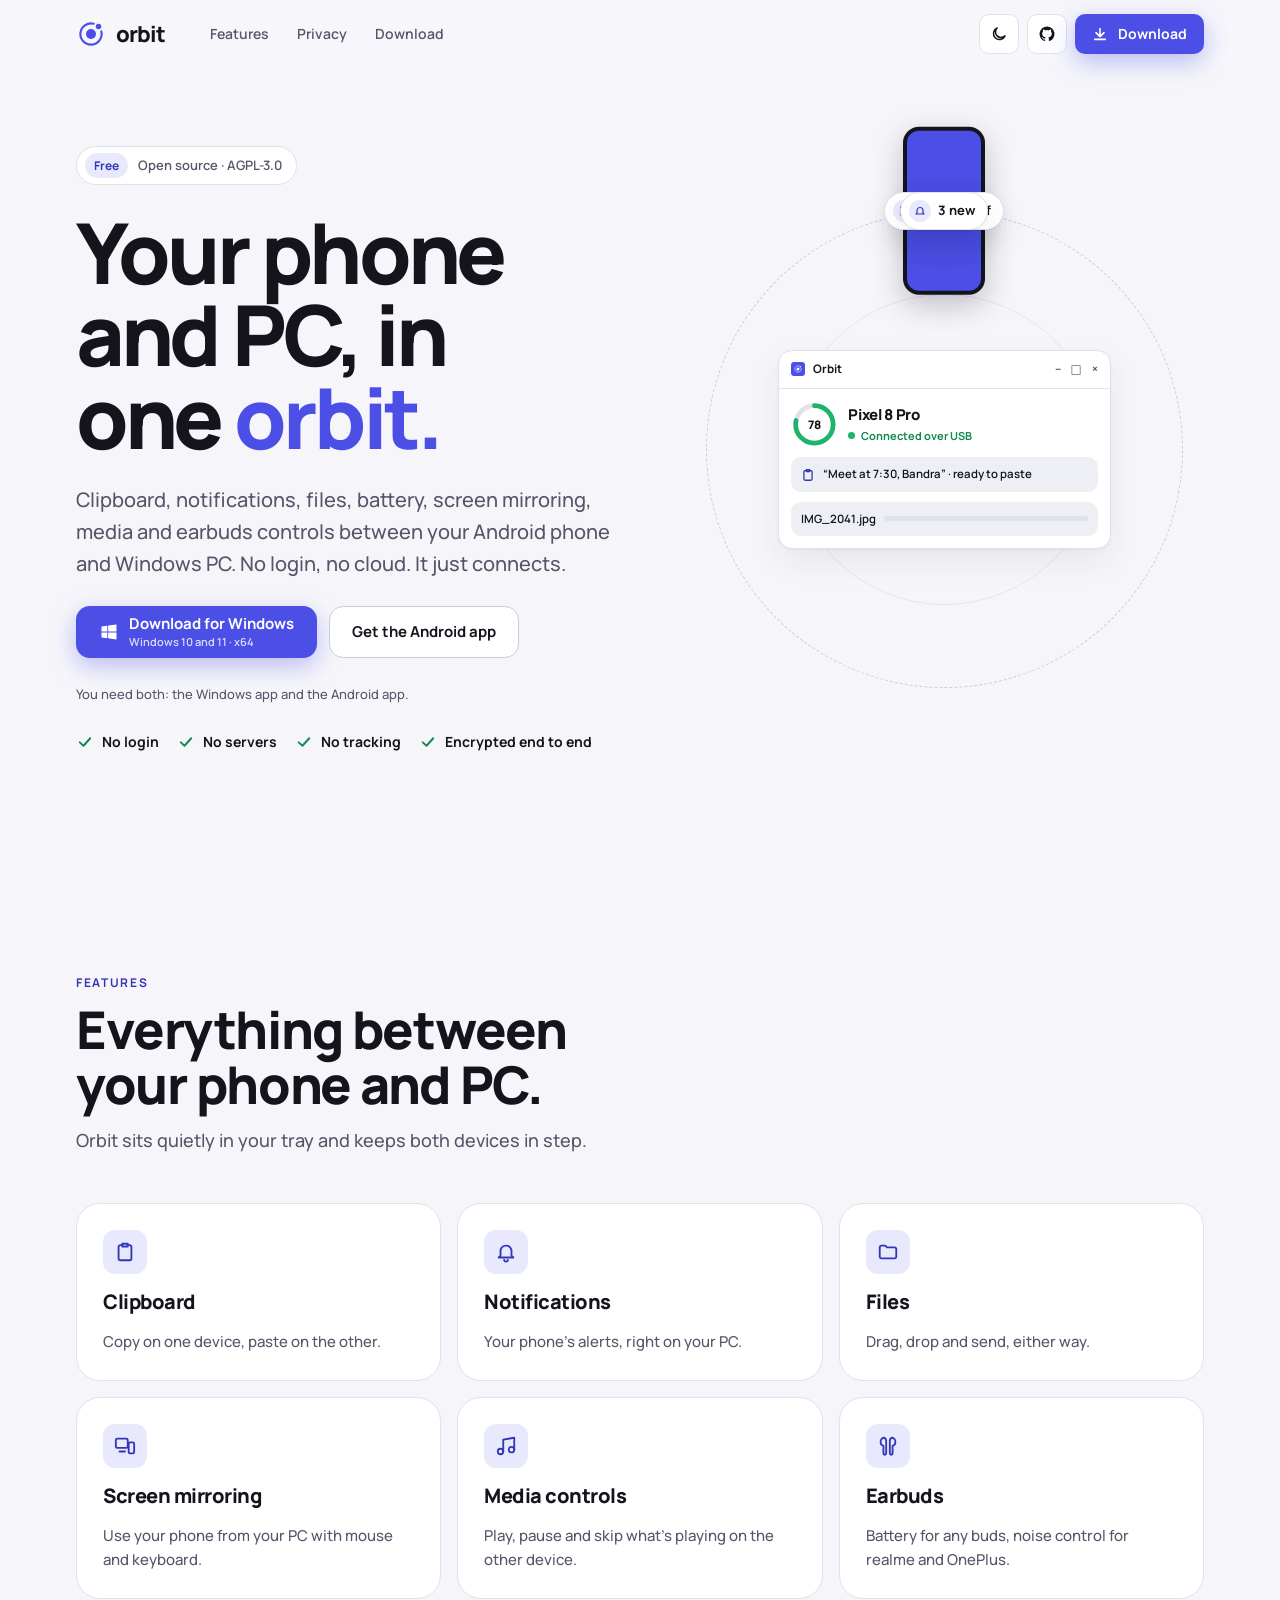
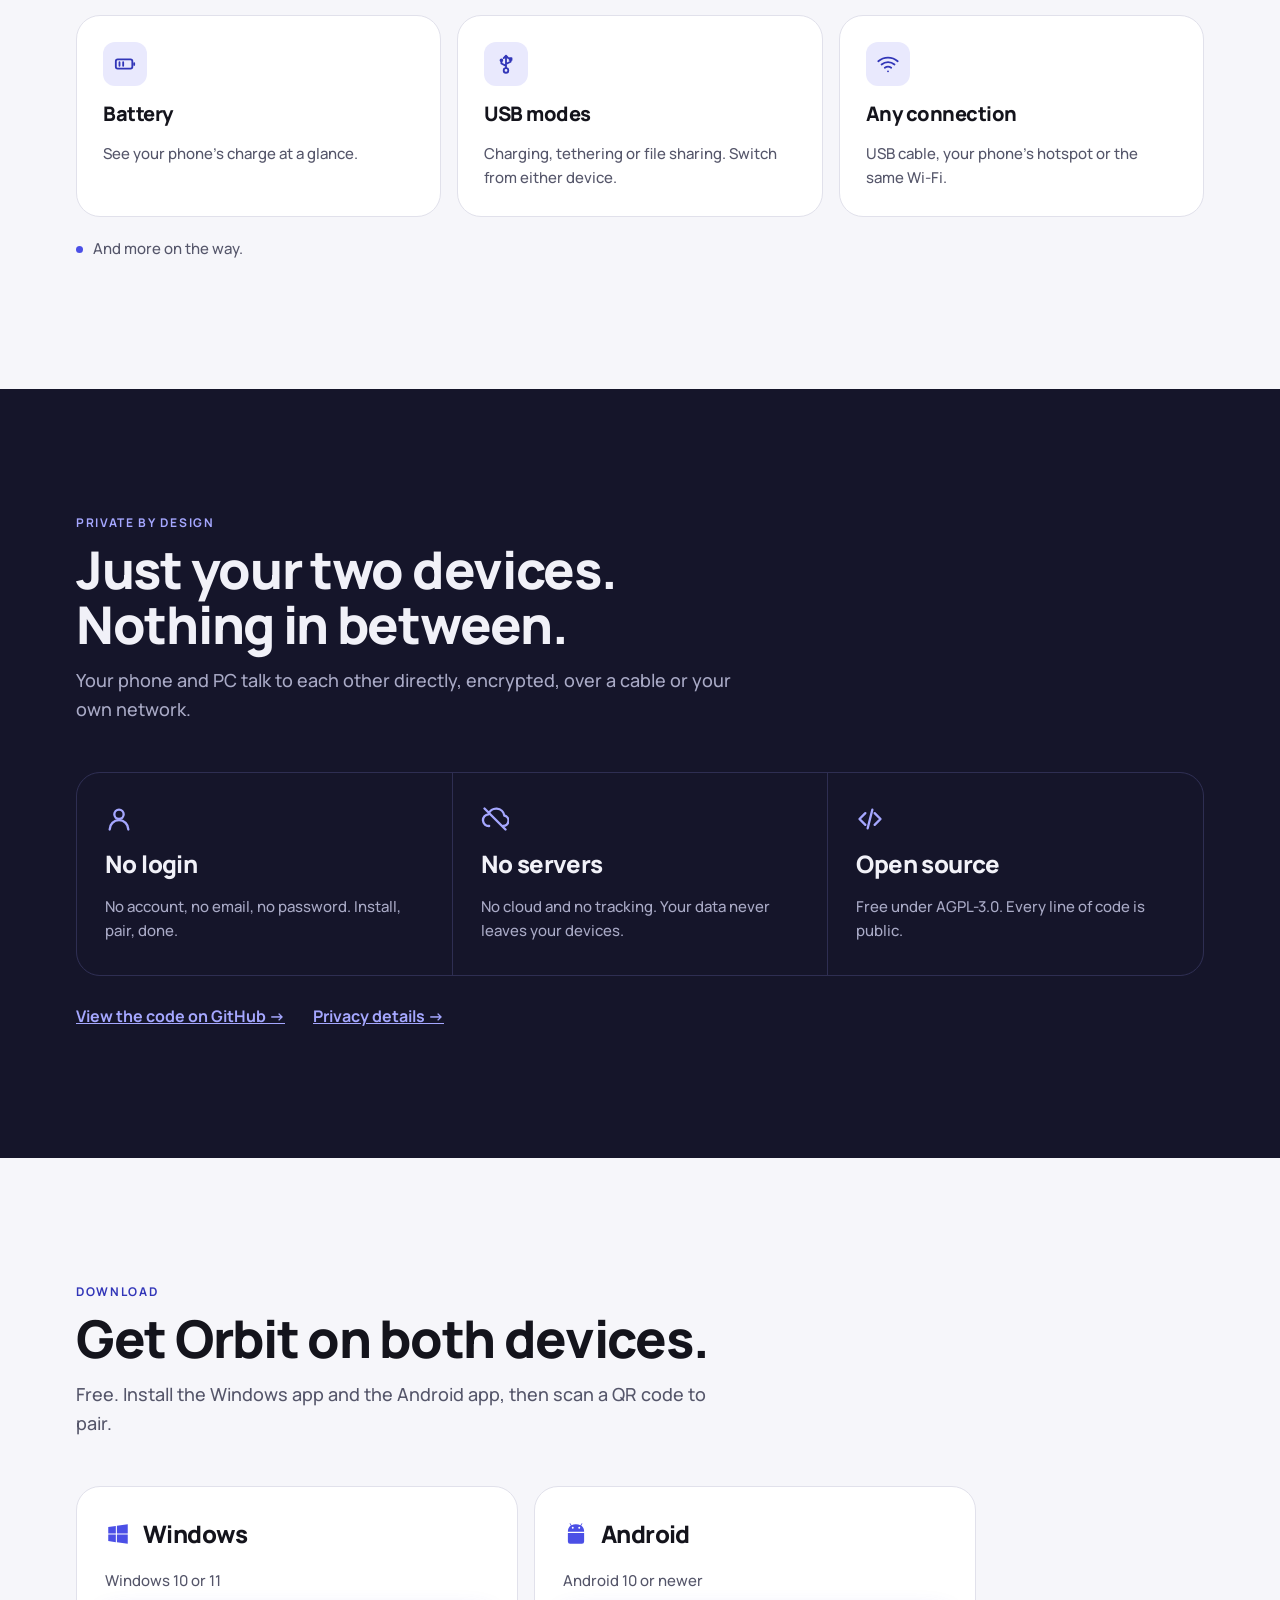
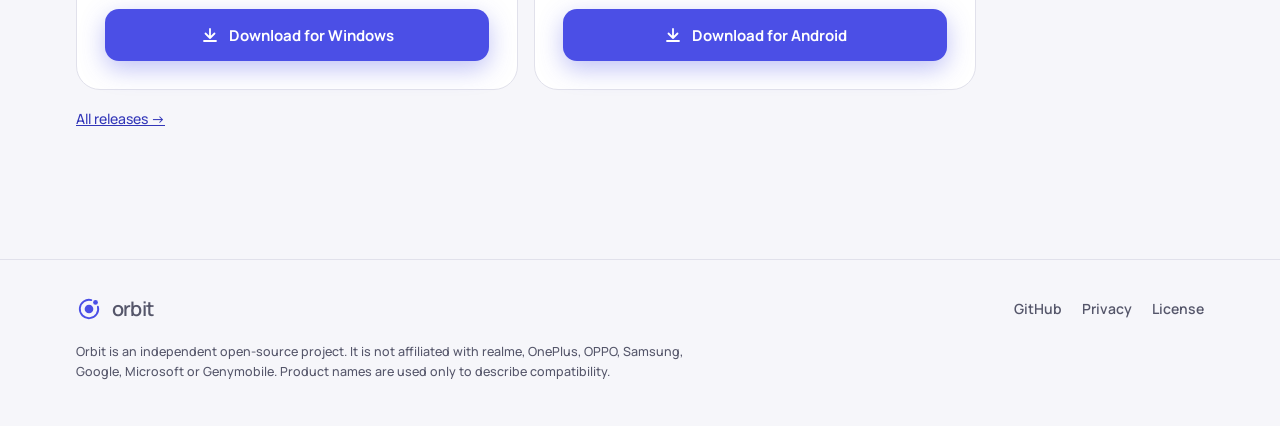
==== commit 452f87a0: "Release 1.1.0 - PROTOCOL: document UDP discovery (orbit.discover / orbit.identity) and orbit.reject " ====
--- a/site/index.html
+++ b/site/index.html
@@ -4,13 +4,13 @@
 <meta charset="utf-8">
 <meta name="viewport" content="width=device-width,initial-scale=1,viewport-fit=cover">
 <title>Orbit: your Android phone and Windows PC, in one orbit</title>
-<meta name="description" content="Orbit links your Android phone and Windows PC: clipboard, notifications, files, battery, screen mirroring and earbuds. No account, no cloud, free and open source.">
+<meta name="description" content="Orbit links your Android phone and Windows PC: clipboard, notifications, files, battery, screen mirroring, media controls and earbuds. No account, no cloud, free and open source.">
 <meta name="theme-color" content="#4B4FE6">
 <link rel="icon" href="favicon.svg" type="image/svg+xml">
 <link rel="apple-touch-icon" href="apple-touch-icon.png">
 <meta property="og:type" content="website">
 <meta property="og:title" content="Orbit: your phone and PC, in one orbit">
-<meta property="og:description" content="Clipboard, notifications, files, screen mirroring and earbuds between Android and Windows. No login, no cloud. Free and open source.">
+<meta property="og:description" content="Clipboard, notifications, files, screen mirroring, media and earbuds between Android and Windows. No login, no cloud. Free and open source.">
 <meta property="og:image" content="https://mohib-76.github.io/orbit/og-image.png">
 <meta property="og:url" content="https://mohib-76.github.io/orbit/">
 <meta name="twitter:card" content="summary_large_image">
@@ -230,7 +230,7 @@
     <div class="hero-copy">
       <span class="badge-line"><b>Free</b>Open source · AGPL-3.0</span>
       <h1>Your phone and PC, in one <span class="o">orbit.</span></h1>
-      <p class="lede">Clipboard, notifications, files, battery, screen mirroring and earbuds controls between your Android phone and Windows PC. No login, no cloud. It just connects.</p>
+      <p class="lede">Clipboard, notifications, files, battery, screen mirroring, media and earbuds controls between your Android phone and Windows PC. No login, no cloud. It just connects.</p>
       <div class="cta-row">
         <a class="btn btn-primary dl-primary" href="https://github.com/Mohib-76/orbit/releases/latest" target="_blank" rel="noopener">
           <svg class="ico-win" width="20" height="20" viewBox="0 0 24 24" fill="currentColor" aria-hidden="true"><path d="M3 5.5 10 4.5v7H3zM11 4.3 21 3v8.5H11zM3 12.5h7v7l-7-1zM11 12.5h10V21l-10-1.4z"/></svg>
@@ -303,8 +303,11 @@
       <article class="feat reveal" style="--d:0.06s"><div class="ic"><svg width="22" height="22" viewBox="0 0 24 24" fill="none" stroke="currentColor" stroke-width="2" stroke-linecap="round" stroke-linejoin="round" aria-hidden="true"><path d="M6 16v-5a6 6 0 1 1 12 0v5l2 2H4z"/><path d="M10 20.5a2 2 0 0 0 4 0"/></svg></div><h3>Notifications</h3><p>Your phone’s alerts, right on your PC.</p></article>
       <article class="feat reveal" style="--d:0.12s"><div class="ic"><svg width="22" height="22" viewBox="0 0 24 24" fill="none" stroke="currentColor" stroke-width="2" stroke-linecap="round" stroke-linejoin="round" aria-hidden="true"><path d="M3 7a2 2 0 0 1 2-2h4l2 2h8a2 2 0 0 1 2 2v8a2 2 0 0 1-2 2H5a2 2 0 0 1-2-2z"/></svg></div><h3>Files</h3><p>Drag, drop and send, either way.</p></article>
       <article class="feat reveal" style="--d:0.00s"><div class="ic"><svg width="22" height="22" viewBox="0 0 24 24" fill="none" stroke="currentColor" stroke-width="2" stroke-linecap="round" stroke-linejoin="round" aria-hidden="true"><rect x="2" y="4" width="13" height="10" rx="1.5"/><rect x="16" y="8" width="6" height="12" rx="1.5"/><path d="M6 18h6"/></svg></div><h3>Screen mirroring</h3><p>Use your phone from your PC with mouse and keyboard.</p></article>
-      <article class="feat reveal" style="--d:0.06s"><div class="ic"><svg width="22" height="22" viewBox="0 0 24 24" fill="none" stroke="currentColor" stroke-width="2" stroke-linecap="round" stroke-linejoin="round" aria-hidden="true"><path d="M8 3a4 4 0 0 0-4 4v1a4 4 0 0 0 3 3.9V20a1.5 1.5 0 0 0 3 0V7a4 4 0 0 0-2-4zM16 3a4 4 0 0 1 4 4v1a4 4 0 0 1-3 3.9V20a1.5 1.5 0 0 1-3 0V7a4 4 0 0 1 2-4z"/></svg></div><h3>Earbuds</h3><p>Noise control and battery for your buds.</p></article>
-      <article class="feat reveal" style="--d:0.12s"><div class="ic"><svg width="22" height="22" viewBox="0 0 24 24" fill="none" stroke="currentColor" stroke-width="2" stroke-linecap="round" stroke-linejoin="round" aria-hidden="true"><rect x="2" y="7" width="18" height="10" rx="2"/><path d="M22 11v2M6 10v4M10 10v4"/></svg></div><h3>Battery</h3><p>See your phone’s charge at a glance.</p></article>
+      <article class="feat reveal" style="--d:0.06s"><div class="ic"><svg width="22" height="22" viewBox="0 0 24 24" fill="none" stroke="currentColor" stroke-width="2" stroke-linecap="round" stroke-linejoin="round" aria-hidden="true"><path d="M9 18V5l12-2v13"/><circle cx="6" cy="18" r="3"/><circle cx="18" cy="16" r="3"/></svg></div><h3>Media controls</h3><p>Play, pause and skip what’s playing on the other device.</p></article>
+      <article class="feat reveal" style="--d:0.12s"><div class="ic"><svg width="22" height="22" viewBox="0 0 24 24" fill="none" stroke="currentColor" stroke-width="2" stroke-linecap="round" stroke-linejoin="round" aria-hidden="true"><path d="M8 3a4 4 0 0 0-4 4v1a4 4 0 0 0 3 3.9V20a1.5 1.5 0 0 0 3 0V7a4 4 0 0 0-2-4zM16 3a4 4 0 0 1 4 4v1a4 4 0 0 1-3 3.9V20a1.5 1.5 0 0 1-3 0V7a4 4 0 0 1 2-4z"/></svg></div><h3>Earbuds</h3><p>Battery for any buds, noise control for realme and OnePlus.</p></article>
+      <article class="feat reveal" style="--d:0.00s"><div class="ic"><svg width="22" height="22" viewBox="0 0 24 24" fill="none" stroke="currentColor" stroke-width="2" stroke-linecap="round" stroke-linejoin="round" aria-hidden="true"><rect x="2" y="7" width="18" height="10" rx="2"/><path d="M22 11v2M6 10v4M10 10v4"/></svg></div><h3>Battery</h3><p>See your phone’s charge at a glance.</p></article>
+      <article class="feat reveal" style="--d:0.06s"><div class="ic"><svg width="22" height="22" viewBox="0 0 24 24" fill="none" stroke="currentColor" stroke-width="2" stroke-linecap="round" stroke-linejoin="round" aria-hidden="true"><circle cx="12" cy="19" r="2.5"/><path d="M12 16.5V3M9.5 5.5 12 3l2.5 2.5M12 14l-5-2.5V9M12 12l5-2.5V7.5"/><circle cx="7" cy="8" r="1"/><path d="M16 5.5h2v2h-2z"/></svg></div><h3>USB modes</h3><p>Charging, tethering or file sharing. Switch from either device.</p></article>
+      <article class="feat reveal" style="--d:0.12s"><div class="ic"><svg width="22" height="22" viewBox="0 0 24 24" fill="none" stroke="currentColor" stroke-width="2" stroke-linecap="round" stroke-linejoin="round" aria-hidden="true"><path d="M5 12.55a11 11 0 0 1 14.08 0"/><path d="M1.42 9a16 16 0 0 1 21.16 0"/><path d="M8.53 16.11a6 6 0 0 1 6.95 0"/><path d="M12 20h.01"/></svg></div><h3>Any connection</h3><p>USB cable, your phone’s hotspot or the same Wi-Fi.</p></article>
     </div>
     <p class="more reveal"><span class="dot"></span>And more on the way.</p>
   </div>
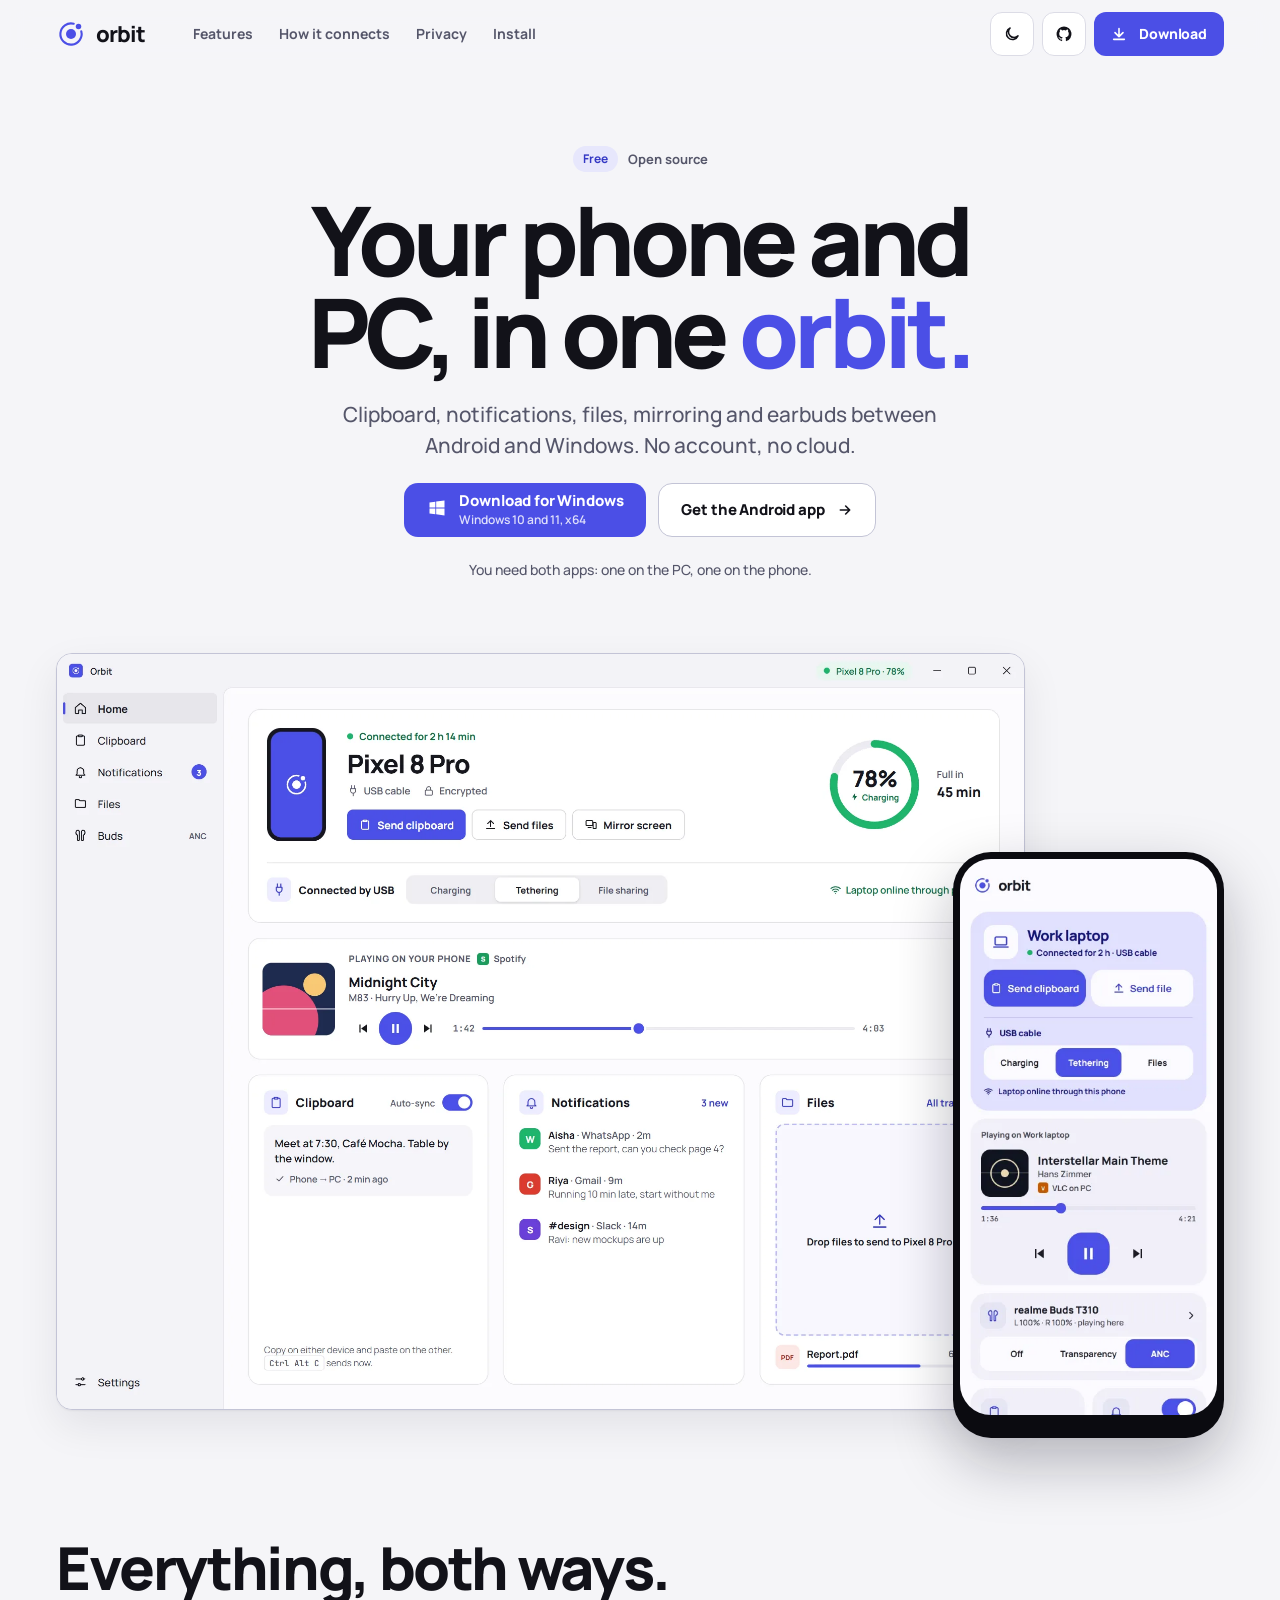
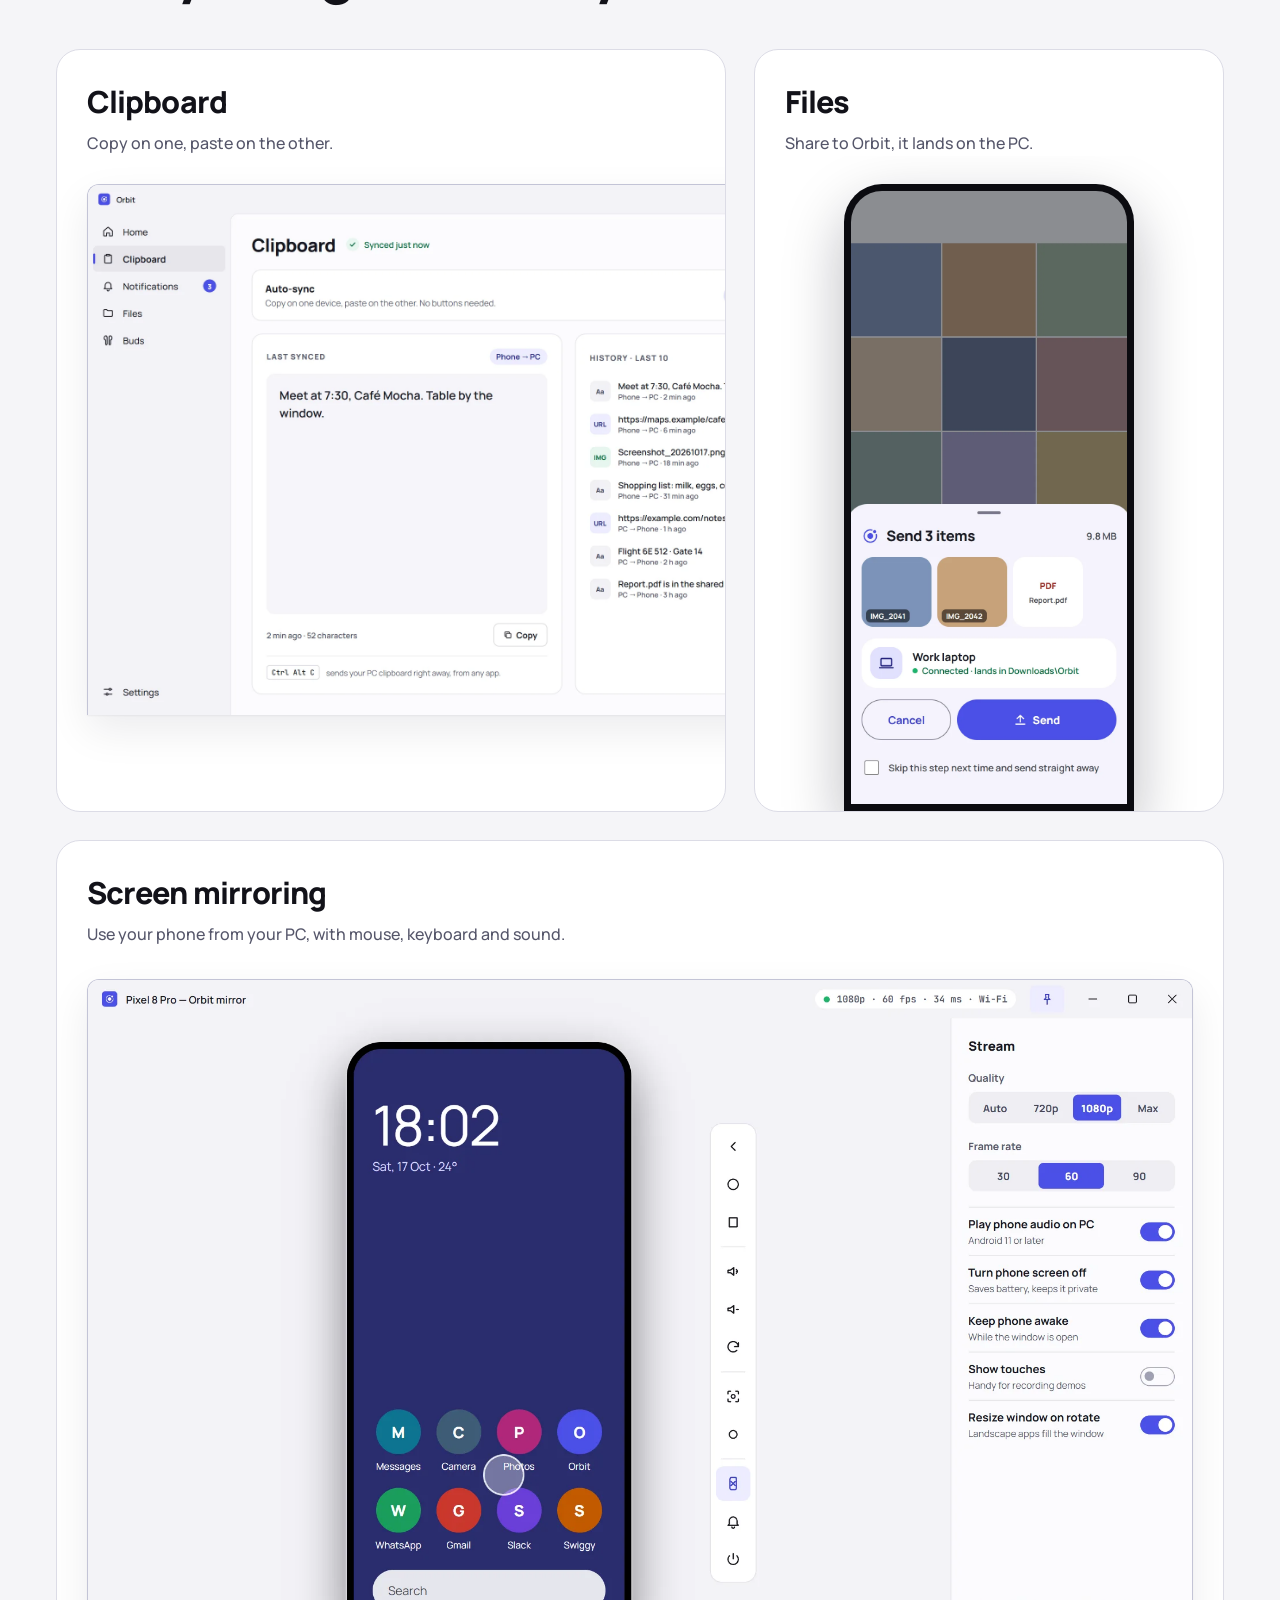
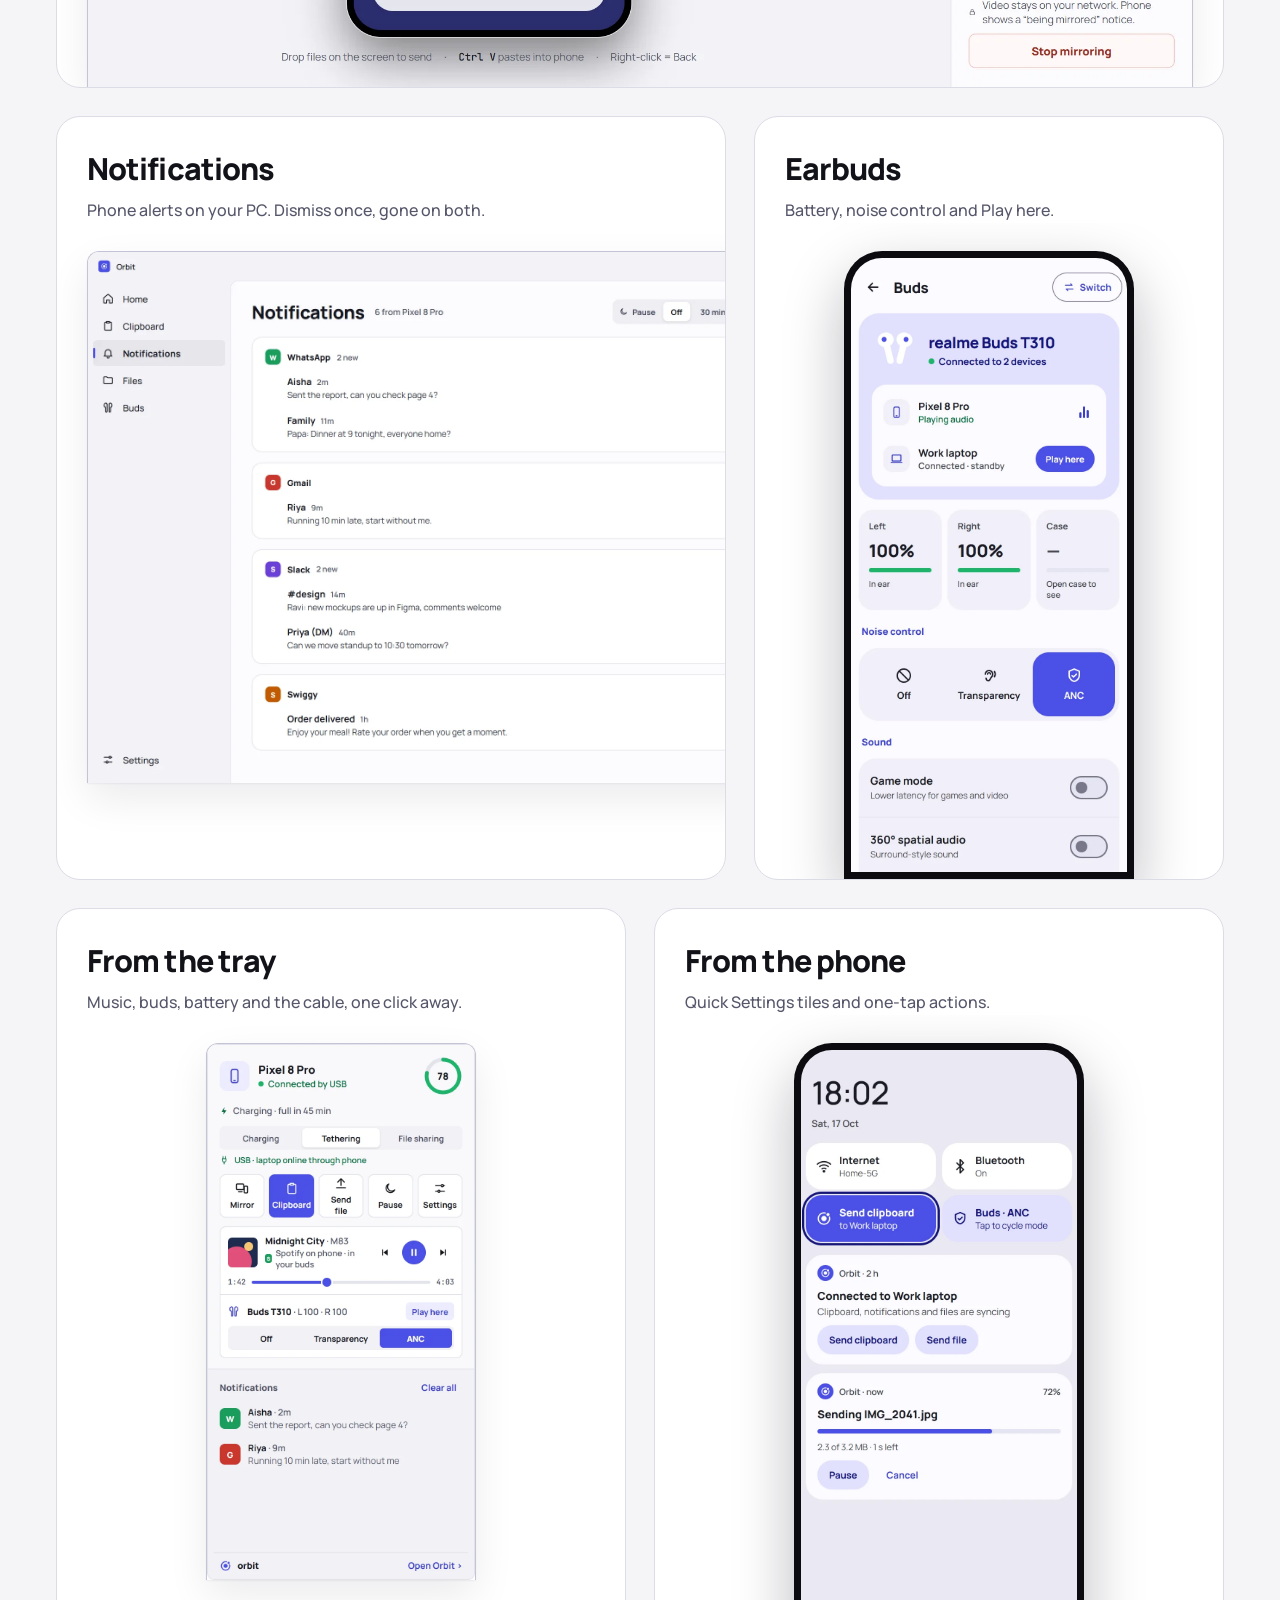
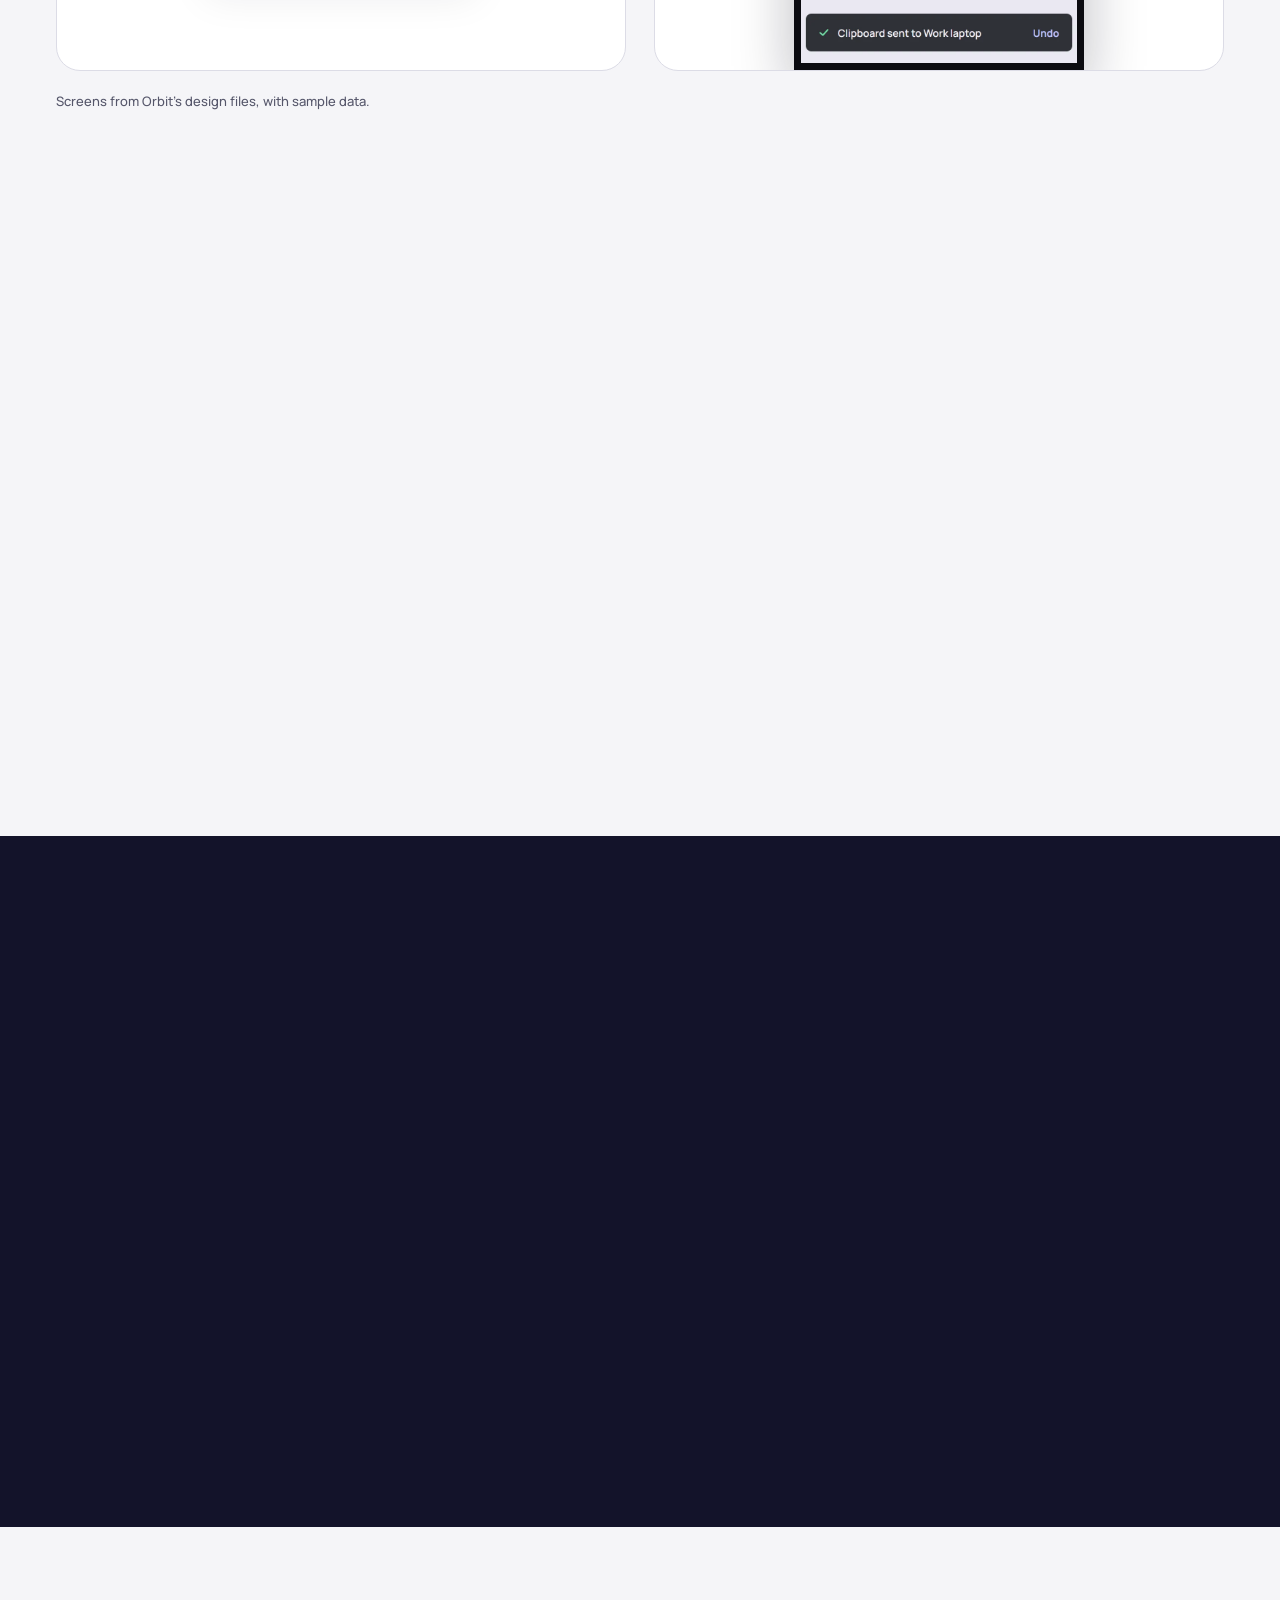
==== commit 5697a86c: "Redesign the website: visual first, real app screens - Hero with the Windows dashboard and Android h" ====
--- a/site/index.html
+++ b/site/index.html
@@ -3,441 +3,257 @@
 <head>
 <meta charset="utf-8">
 <meta name="viewport" content="width=device-width,initial-scale=1,viewport-fit=cover">
-<title>Orbit: your Android phone and Windows PC, in one orbit</title>
-<meta name="description" content="Orbit links your Android phone and Windows PC: clipboard, notifications, files, battery, screen mirroring, media controls and earbuds. No account, no cloud, free and open source.">
+<title>Orbit: link your Android phone and Windows PC, no cloud</title>
+<meta name="description" content="Link your Android phone and Windows PC over a cable, your hotspot or Wi-Fi: clipboard, notifications, files, mirroring, media and earbuds. Free, no account.">
+<link rel="canonical" href="https://mohib-76.github.io/orbit/">
 <meta name="theme-color" content="#4B4FE6">
 <link rel="icon" href="favicon.svg" type="image/svg+xml">
 <link rel="apple-touch-icon" href="apple-touch-icon.png">
 <meta property="og:type" content="website">
+<meta property="og:site_name" content="Orbit">
 <meta property="og:title" content="Orbit: your phone and PC, in one orbit">
-<meta property="og:description" content="Clipboard, notifications, files, screen mirroring, media and earbuds between Android and Windows. No login, no cloud. Free and open source.">
+<meta property="og:description" content="Clipboard, notifications, files, screen mirroring, media and earbuds between Android and Windows. Connects over whatever answers first. No account, no cloud.">
 <meta property="og:image" content="https://mohib-76.github.io/orbit/og-image.png">
+<meta property="og:image:width" content="1200">
+<meta property="og:image:height" content="630">
+<meta property="og:image:alt" content="Orbit for Windows and Orbit for Android side by side, with the line: your phone and PC, in one orbit">
 <meta property="og:url" content="https://mohib-76.github.io/orbit/">
 <meta name="twitter:card" content="summary_large_image">
-<link rel="preconnect" href="https://fonts.googleapis.com">
-<link rel="preconnect" href="https://fonts.gstatic.com" crossorigin>
-<link rel="stylesheet" href="https://fonts.googleapis.com/css2?family=Manrope:wght@400;500;600;700;800&family=JetBrains+Mono:wght@500;600&display=swap">
-<style>
-/* Layout: an orbit. Hero = live system diagram; bands alternate quiet paper and one ink "privacy" band; content column 1160px. */
-:root{
-  color-scheme:light;
-  --bg:#F6F6FA; --surface:#FFFFFF; --surface-2:#EEEEF5; --line:#E1E1EB; --line-strong:#C9CAE0;
-  --ink:#14141C; --muted:#55566A; --accent:#4B4FE6; --accent-ink:#3236B8; --accent-soft:#E9E9FD; --on-accent:#FFFFFF;
-  --green:#138A50; --green-dot:#1DB46A; --amber:#F2A516;
-  --band:#15152A; --band-2:#1F1F3A; --band-line:#2E2E52; --band-ink:#F1F1F8; --band-muted:#A9AAC6; --band-accent:#A5A7FF;
-  --shadow:0 1px 2px rgba(20,20,40,.04),0 12px 32px rgba(20,20,40,.07);
-  --f-display:"Manrope","Segoe UI Variable","Segoe UI",system-ui,sans-serif;
-  --f-body:"Manrope","Segoe UI Variable","Segoe UI",system-ui,sans-serif;
-  --f-mono:"JetBrains Mono",ui-monospace,"Cascadia Mono",Consolas,monospace;
-  --r-s:10px; --r-m:16px; --r-l:24px;
-}
-@media (prefers-color-scheme:dark){:root:not([data-theme="light"]){
-  --bg:#0D0D13; --surface:#16161F; --surface-2:#1E1E29; --line:#262633; --line-strong:#3A3A52;
-  --ink:#F1F1F6; --muted:#A6A7BA; --accent:#8C8FFF; --accent-ink:#B9BBFF; --accent-soft:#23244A; --on-accent:#0E0E1A;
-  --green:#5BE3A0; --green-dot:#3DD68C; --amber:#F5B841;
-  --band:#13132A; --band-2:#1C1C3A; --band-line:#2E2E55; --band-ink:#F1F1F8; --band-muted:#A9AAC6; --band-accent:#A5A7FF;
-  --shadow:0 1px 2px rgba(0,0,0,.3),0 12px 32px rgba(0,0,0,.35); color-scheme:dark}}
-:root[data-theme="dark"]{
-  --bg:#0D0D13; --surface:#16161F; --surface-2:#1E1E29; --line:#262633; --line-strong:#3A3A52;
-  --ink:#F1F1F6; --muted:#A6A7BA; --accent:#8C8FFF; --accent-ink:#B9BBFF; --accent-soft:#23244A; --on-accent:#0E0E1A;
-  --green:#5BE3A0; --green-dot:#3DD68C; --amber:#F5B841;
-  --band:#13132A; --band-2:#1C1C3A; --band-line:#2E2E55; --band-ink:#F1F1F8; --band-muted:#A9AAC6; --band-accent:#A5A7FF;
-  --shadow:0 1px 2px rgba(0,0,0,.3),0 12px 32px rgba(0,0,0,.35); color-scheme:dark}
-
-*{box-sizing:border-box}
-html{scroll-behavior:smooth;scroll-padding-top:76px}
-body{margin:0;background:var(--bg);color:var(--ink);font:500 16px/1.6 var(--f-body);-webkit-font-smoothing:antialiased;overflow-x:hidden;padding-bottom:env(safe-area-inset-bottom,0px)}
-img{max-width:100%}
-[hidden]{display:none!important}
-a{color:var(--accent-ink)}
-h1,h2,h3{font-family:var(--f-display);text-wrap:balance;margin:0;letter-spacing:-.025em}
-p{margin:0}
-:focus-visible{outline:2.5px solid var(--accent);outline-offset:3px;border-radius:6px}
-.skip{position:absolute;left:-9999px;top:8px;z-index:100;background:var(--accent);color:var(--on-accent);padding:10px 14px;border-radius:10px;font-weight:700}
-.skip:focus{left:12px}
-.wrap{max-width:1160px;margin:0 auto;padding-left:max(16px,env(safe-area-inset-left,0px));padding-right:max(16px,env(safe-area-inset-right,0px))}
-.eyebrow{font:700 12px/1 var(--f-body);letter-spacing:.14em;text-transform:uppercase;color:var(--accent-ink)}
-.section{padding-block:clamp(72px,10vw,128px)}
-.section-head{display:grid;gap:14px;max-width:680px;margin-bottom:48px}
-.section-head h2{font-size:clamp(32px,4.4vw,52px);line-height:1.05;font-weight:800}
-.section-head p{color:var(--muted);font-size:18px;max-width:60ch}
-
-/* Buttons */
-.btn{display:inline-flex;align-items:center;gap:10px;height:52px;padding:0 22px;border-radius:14px;font:700 15px/1 var(--f-body);text-decoration:none;border:1px solid transparent;cursor:pointer;transition:transform .2s ease,box-shadow .2s ease,background .2s ease;white-space:nowrap}
-.btn svg{flex-shrink:0}
-.btn-primary{background:var(--accent);color:var(--on-accent);box-shadow:0 8px 24px color-mix(in srgb,var(--accent) 35%,transparent)}
-.btn-primary:hover{transform:translateY(-2px);box-shadow:0 14px 32px color-mix(in srgb,var(--accent) 45%,transparent)}
-.btn-ghost{background:var(--surface);color:var(--ink);border-color:var(--line-strong)}
-.btn-ghost:hover{transform:translateY(-2px);border-color:var(--accent)}
-.btn small{display:block;font:600 11px/1.2 var(--f-body);opacity:.8;margin-top:3px}
-.btn .stack{display:flex;flex-direction:column;align-items:flex-start;line-height:1.1}
-
-/* Nav */
-.nav{position:sticky;top:0;z-index:50;padding-top:env(safe-area-inset-top,0px);background:color-mix(in srgb,var(--bg) 82%,transparent);backdrop-filter:saturate(1.4) blur(14px);-webkit-backdrop-filter:saturate(1.4) blur(14px);border-bottom:1px solid transparent;transition:border-color .3s}
-.nav.scrolled{border-bottom-color:var(--line)}
-.nav-in{display:flex;align-items:center;gap:20px;height:68px}
-.brand{display:flex;align-items:center;gap:10px;text-decoration:none;color:var(--ink);font:800 22px/1 var(--f-display);letter-spacing:-.04em}
-.nav-links{display:flex;gap:4px;margin-left:12px}
-.nav-links a{color:var(--muted);text-decoration:none;font-weight:600;font-size:14px;padding:8px 12px;border-radius:8px;transition:color .2s,background .2s}
-.nav-links a:hover{color:var(--ink);background:var(--surface-2)}
-.nav-right{margin-left:auto;display:flex;align-items:center;gap:8px}
-.icon-btn{width:40px;height:40px;border-radius:10px;border:1px solid var(--line);background:var(--surface);color:var(--ink);display:inline-flex;align-items:center;justify-content:center;cursor:pointer;text-decoration:none}
-.icon-btn:hover{border-color:var(--accent)}
-.nav .btn{height:40px;padding:0 16px;font-size:14px;border-radius:10px}
-.theme-sun{display:none}
-:root[data-theme="dark"] .theme-sun{display:block}:root[data-theme="dark"] .theme-moon{display:none}
-@media (prefers-color-scheme:dark){:root:not([data-theme="light"]) .theme-sun{display:block}:root:not([data-theme="light"]) .theme-moon{display:none}}
-@media (max-width:860px){.nav-links{display:none}}
-@media (max-width:420px){.nav .btn span{display:none}.nav .btn{padding:0 12px}}
-
-/* Hero */
-.hero{padding-block:clamp(40px,6vw,80px) clamp(56px,8vw,96px)}
-.hero-grid{display:grid;grid-template-columns:minmax(0,1.05fr) minmax(0,1fr);gap:clamp(32px,5vw,72px);align-items:center}
-@media (max-width:920px){.hero-grid{grid-template-columns:minmax(0,1fr)}.orbit{width:min(540px,74%);margin-top:clamp(36px,9vw,56px)}}
-.hero-copy{display:grid;gap:26px;min-width:0}
-.badge-line{display:inline-flex;align-items:center;gap:10px;padding:6px 14px 6px 8px;border-radius:999px;background:var(--surface);border:1px solid var(--line);font-size:13px;font-weight:600;color:var(--muted);width:fit-content}
-.badge-line b{background:var(--accent-soft);color:var(--accent-ink);padding:3px 9px;border-radius:999px;font-size:12px}
-.hero h1{font-size:clamp(44px,7vw,84px);line-height:.98;font-weight:800;letter-spacing:-.045em}
-.hero h1 .o{color:var(--accent)}
-.lede{font-size:clamp(17px,1.6vw,20px);color:var(--muted);max-width:52ch}
-.cta-row{display:flex;flex-wrap:wrap;gap:12px;align-items:center}
-.platform-note{font-size:13px;color:var(--muted)}
-.facts{display:flex;flex-wrap:wrap;gap:8px 18px;padding:0;margin:0;list-style:none}
-.facts li{display:flex;align-items:center;gap:8px;font-size:14px;font-weight:700}
-.facts svg{color:var(--green)}
-
-/* Orbit visual */
-.orbit{position:relative;width:min(540px,100%);aspect-ratio:1;margin-inline:auto;max-width:100%}
-.ring{position:absolute;border-radius:50%;border:1.5px dashed var(--line-strong)}
-.ring.r1{inset:4%}
-.ring.r2{inset:20%;border-style:solid;border-color:var(--line);opacity:.8}
-.spin{position:absolute;inset:4%;animation:spin 40s linear infinite}
-.sat{position:absolute;top:0;left:50%;transform:translate(-50%,-50%)}
-.upright{animation:spin 40s linear infinite reverse}
-@keyframes spin{to{transform:rotate(360deg)}}
-.core{position:absolute;inset:27% 18%;display:flex;align-items:center;justify-content:center}
-.pc{width:100%;background:var(--surface);border:1px solid var(--line);border-radius:14px;box-shadow:var(--shadow);overflow:hidden;font-size:clamp(10px,1.5vw,13px)}
-.pc-bar{display:flex;align-items:center;gap:8px;padding:9px 12px;border-bottom:1px solid var(--line);font-weight:700;font-size:.9em}
-.pc-bar .dots{margin-left:auto;display:flex;gap:10px;color:var(--muted)}
-.pc-body{padding:12px;display:grid;gap:10px}
-.pc-row{display:flex;align-items:center;gap:10px}
-.mini-ring{width:3.6em;height:3.6em;flex-shrink:0}
-.status{display:flex;align-items:center;gap:6px;color:var(--green);font-weight:700;font-size:.85em}
-.dot{width:7px;height:7px;border-radius:50%;background:var(--green-dot);display:inline-block}
-.pulse{animation:pulse 2.2s ease-in-out infinite}
-@keyframes pulse{0%,100%{box-shadow:0 0 0 0 color-mix(in srgb,var(--green-dot) 55%,transparent)}50%{box-shadow:0 0 0 6px transparent}}
-.pc-tile{background:var(--surface-2);border-radius:10px;padding:8px 10px;display:flex;align-items:center;gap:8px;font-weight:600;font-size:.88em;min-width:0}
-.pc-tile span{white-space:nowrap;overflow:hidden;text-overflow:ellipsis}
-.bar{height:5px;border-radius:3px;background:var(--line);overflow:hidden;flex:1}
-.bar i{display:block;height:100%;width:0;background:var(--accent);border-radius:3px;animation:fill 4.5s cubic-bezier(.4,0,.2,1) infinite}
-@keyframes fill{0%{width:4%}70%{width:100%}100%{width:100%}}
-.phone{width:clamp(56px,11vw,82px);aspect-ratio:9/18.5;border-radius:16px;background:#14141C;padding:4px;box-shadow:0 10px 30px rgba(20,20,40,.25)}
-.phone-screen{width:100%;height:100%;border-radius:12px;background:var(--accent);display:flex;align-items:center;justify-content:center}
-.chip{display:flex;align-items:center;gap:7px;background:var(--surface);border:1px solid var(--line);border-radius:999px;padding:7px 12px 7px 8px;font-size:clamp(11px,1.3vw,13px);font-weight:700;white-space:nowrap;box-shadow:var(--shadow)}
-.chip i{width:22px;height:22px;border-radius:50%;background:var(--accent-soft);color:var(--accent-ink);display:inline-flex;align-items:center;justify-content:center;font-style:normal}
-
-/* Features */
-.feats{display:grid;grid-template-columns:repeat(3,minmax(0,1fr));gap:16px}
-@media (max-width:900px){.feats{grid-template-columns:repeat(2,minmax(0,1fr))}}
-@media (max-width:560px){.feats{grid-template-columns:minmax(0,1fr)}}
-.feat{background:var(--surface);border:1px solid var(--line);border-radius:var(--r-l);padding:26px;display:grid;gap:12px;align-content:start;transition:transform .35s cubic-bezier(.2,.7,.2,1),border-color .3s,box-shadow .35s}
-.feat:hover{transform:translateY(-4px);border-color:var(--line-strong);box-shadow:var(--shadow)}
-.feat h3{font-size:20px;font-weight:800}
-.feat p{color:var(--muted);font-size:15px}
-.ic{width:44px;height:44px;border-radius:12px;background:var(--accent-soft);color:var(--accent-ink);display:flex;align-items:center;justify-content:center;transition:transform .35s}
-.feat:hover .ic{transform:rotate(-8deg) scale(1.06)}
-.more{margin-top:20px;color:var(--muted);font-size:15px;display:flex;align-items:center;gap:10px}
-.more .dot{background:var(--accent)}
-
-/* Privacy band */
-.band{background:var(--band);color:var(--band-ink)}
-.band .eyebrow{color:var(--band-accent)}
-.band .section-head p{color:var(--band-muted)}
-.band a{color:var(--band-accent);font-weight:700}
-.pillars{display:grid;grid-template-columns:repeat(3,minmax(0,1fr));gap:1px;background:var(--band-line);border:1px solid var(--band-line);border-radius:var(--r-l);overflow:hidden}
-@media (max-width:760px){.pillars{grid-template-columns:minmax(0,1fr)}}
-.pillar{background:var(--band);padding:32px 28px;display:grid;gap:12px;align-content:start;transition:background .3s}
-.pillar:hover{background:var(--band-2)}
-.pillar svg{color:var(--band-accent)}
-.pillar h3{font-size:24px;font-weight:800}
-.pillar p{color:var(--band-muted);font-size:15px}
-.band-links{margin-top:28px;display:flex;flex-wrap:wrap;gap:12px 28px}
-
-/* Download */
-.dl-grid{display:grid;grid-template-columns:repeat(2,minmax(0,1fr));gap:16px;max-width:900px}
-@media (max-width:700px){.dl-grid{grid-template-columns:minmax(0,1fr)}}
-.dl{background:var(--surface);border:1px solid var(--line);border-radius:var(--r-l);padding:28px;display:grid;gap:16px;position:relative;transition:border-color .3s,box-shadow .3s}
-.dl.mine{border-color:var(--accent);box-shadow:0 0 0 4px var(--accent-soft)}
-.dl .this{position:absolute;top:18px;right:18px;font-size:11px;font-weight:800;letter-spacing:.1em;text-transform:uppercase;color:var(--accent-ink);background:var(--accent-soft);padding:5px 10px;border-radius:999px}
-.dl h3{font-size:24px;font-weight:800;display:flex;align-items:center;gap:12px}
-.dl p{color:var(--muted);font-size:15px}
-.dl .btn{justify-content:center;width:100%}
-.verify{margin-top:18px;color:var(--muted);font-size:14px;display:flex;flex-wrap:wrap;gap:8px 20px}
-
-footer{border-top:1px solid var(--line);padding-block:36px 44px;color:var(--muted);font-size:14px}
-.foot{display:flex;flex-wrap:wrap;gap:24px;justify-content:space-between;align-items:center}
-.foot nav{display:flex;flex-wrap:wrap;gap:8px 20px}
-.foot a{color:var(--muted);text-decoration:none;font-weight:600}
-.foot a:hover{color:var(--ink)}
-.fine{margin-top:20px;font-size:12.5px;max-width:80ch}
-/* Reveal: elements already in view stay visible; only off-screen ones wait. */
-.reveal.wait{opacity:0;transform:translateY(22px)}
-.reveal.show{opacity:1;transform:none;transition:opacity .8s cubic-bezier(.2,.7,.2,1),transform .8s cubic-bezier(.2,.7,.2,1);transition-delay:var(--d,0s)}
-@media (prefers-reduced-motion:reduce){
-  *,*::before,*::after{animation:none!important;transition:none!important}
-  html{scroll-behavior:auto}
-  .reveal.wait{opacity:1;transform:none}
-  .bar i{width:72%}
-}
-</style>
+<meta name="twitter:title" content="Orbit: your phone and PC, in one orbit">
+<meta name="twitter:description" content="Clipboard, notifications, files, screen mirroring, media and earbuds between Android and Windows. No account, no cloud.">
+<meta name="twitter:image" content="https://mohib-76.github.io/orbit/og-image.png">
+<link rel="preload" href="fonts/manrope.woff2" as="font" type="font/woff2" crossorigin>
+<link rel="stylesheet" href="site.css">
 <script>
-  // Apply a saved theme before first paint (no flash).
+  // Saved theme before first paint (no flash).
   try { var t = localStorage.getItem('orbit-theme'); if (t) document.documentElement.setAttribute('data-theme', t); } catch (e) {}
+</script>
+<script type="application/ld+json">
+{"@context":"https://schema.org","@type":"SoftwareApplication","name":"Orbit","description":"Links an Android phone and a Windows PC: clipboard, notifications, files, battery, screen mirroring, media controls and earbuds, with no account and no cloud.","applicationCategory":"UtilitiesApplication","operatingSystem":"Windows 10, Windows 11, Android 10 or newer","url":"https://mohib-76.github.io/orbit/","downloadUrl":"https://github.com/Mohib-76/orbit/releases/latest","license":"https://www.gnu.org/licenses/agpl-3.0.html","isAccessibleForFree":true,"offers":{"@type":"Offer","price":"0","priceCurrency":"USD"},"codeRepository":"https://github.com/Mohib-76/orbit"}
 </script>
 </head>
 <body>
-<a class="skip" href="#features">Skip to content</a>
-
-<!-- NAV -->
+<a class="skip" href="#main">Skip to content</a>
+
 <header class="nav" id="nav">
   <div class="wrap nav-in">
-    <a class="brand" href="#top" aria-label="Orbit home">
+    <a class="brand" href="#top" aria-label="Orbit, back to top">
       <svg width="30" height="30" viewBox="0 0 48 48" aria-hidden="true"><circle cx="24" cy="24" r="8" fill="var(--accent)"/><path d="M28.4 7.58A17 17 0 1 0 40.42 19.6" fill="none" stroke="var(--accent)" stroke-width="3.4" stroke-linecap="round"/><circle cx="36.02" cy="11.98" r="4.4" fill="var(--accent)"/></svg>
       orbit
     </a>
-    <nav class="nav-links" aria-label="Sections">
-      <a href="#features">Features</a>
-      <a href="#privacy">Privacy</a>
-      <a href="#download">Download</a>
+    <nav aria-label="Sections">
+      <ul class="nav-links">
+        <li><a href="#what">Features</a></li>
+        <li><a href="#connect">How it connects</a></li>
+        <li><a href="#privacy">Privacy</a></li>
+        <li><a href="#install">Install</a></li>
+      </ul>
     </nav>
     <div class="nav-right">
-      <button class="icon-btn" id="theme" type="button" aria-label="Switch light or dark theme">
+      <button class="icon-btn" id="theme" type="button" aria-label="Switch between light and dark theme">
         <svg class="theme-moon" width="18" height="18" viewBox="0 0 24 24" fill="none" stroke="currentColor" stroke-width="2" stroke-linecap="round" stroke-linejoin="round" aria-hidden="true"><path d="M20 14.5A8 8 0 1 1 9.5 4a6.5 6.5 0 0 0 10.5 10.5z"/></svg>
         <svg class="theme-sun" width="18" height="18" viewBox="0 0 24 24" fill="none" stroke="currentColor" stroke-width="2" stroke-linecap="round" aria-hidden="true"><circle cx="12" cy="12" r="4"/><path d="M12 2v2M12 20v2M4.9 4.9l1.4 1.4M17.7 17.7l1.4 1.4M2 12h2M20 12h2M4.9 19.1l1.4-1.4M17.7 6.3l1.4-1.4"/></svg>
       </button>
-      <a class="icon-btn" href="https://github.com/Mohib-76/orbit" target="_blank" rel="noopener" aria-label="Orbit on GitHub">
+      <a class="icon-btn" href="https://github.com/Mohib-76/orbit" aria-label="Orbit's source code on GitHub">
         <svg width="18" height="18" viewBox="0 0 24 24" fill="currentColor" aria-hidden="true"><path d="M12 2a10 10 0 0 0-3.16 19.49c.5.09.68-.22.68-.48v-1.7c-2.78.6-3.37-1.34-3.37-1.34-.45-1.16-1.11-1.47-1.11-1.47-.91-.62.07-.6.07-.6 1 .07 1.53 1.03 1.53 1.03.89 1.53 2.34 1.09 2.91.83.09-.65.35-1.09.63-1.34-2.22-.25-4.56-1.11-4.56-4.94 0-1.09.39-1.98 1.03-2.68-.1-.25-.45-1.27.1-2.65 0 0 .84-.27 2.75 1.02a9.56 9.56 0 0 1 5 0c1.91-1.29 2.75-1.02 2.75-1.02.55 1.38.2 2.4.1 2.65.64.7 1.03 1.59 1.03 2.68 0 3.84-2.34 4.69-4.57 4.94.36.31.68.92.68 1.85v2.74c0 .27.18.58.69.48A10 10 0 0 0 12 2z"/></svg>
       </a>
-      <a class="btn btn-primary" href="#download"><svg width="16" height="16" viewBox="0 0 24 24" fill="none" stroke="currentColor" stroke-width="2.4" stroke-linecap="round" stroke-linejoin="round" aria-hidden="true"><path d="M12 4v12M6 10l6 6 6-6M4 20h16"/></svg><span>Download</span></a>
+      <a class="btn btn-primary" href="#install"><svg width="16" height="16" viewBox="0 0 24 24" fill="none" stroke="currentColor" stroke-width="2.4" stroke-linecap="round" stroke-linejoin="round" aria-hidden="true"><path d="M12 4v12M6 10l6 6 6-6M4 20h16"/></svg><span>Download</span></a>
     </div>
   </div>
 </header>
 
-<main id="top">
+<main id="main" tabindex="-1">
+<span id="top"></span>
+
 <!-- HERO -->
-<section class="hero">
-  <div class="wrap hero-grid">
-    <div class="hero-copy">
-      <span class="badge-line"><b>Free</b>Open source · AGPL-3.0</span>
-      <h1>Your phone and PC, in one <span class="o">orbit.</span></h1>
-      <p class="lede">Clipboard, notifications, files, battery, screen mirroring, media and earbuds controls between your Android phone and Windows PC. No login, no cloud. It just connects.</p>
+<section class="v-hero" aria-labelledby="hero-title">
+  <div class="wrap">
+    <div class="v-hero-copy">
+      <span class="badge"><b>Free</b>Open source<span class="rel-version"></span></span>
+      <h1 id="hero-title">Your phone and PC, in one <em>orbit.</em></h1>
+      <p class="lede">Clipboard, notifications, files, mirroring and earbuds between Android and Windows. No account, no cloud.</p>
       <div class="cta-row">
-        <a class="btn btn-primary dl-primary" href="https://github.com/Mohib-76/orbit/releases/latest" target="_blank" rel="noopener">
-          <svg class="ico-win" width="20" height="20" viewBox="0 0 24 24" fill="currentColor" aria-hidden="true"><path d="M3 5.5 10 4.5v7H3zM11 4.3 21 3v8.5H11zM3 12.5h7v7l-7-1zM11 12.5h10V21l-10-1.4z"/></svg>
-          <svg class="ico-and" hidden width="20" height="20" viewBox="0 0 24 24" fill="currentColor" aria-hidden="true"><path d="M7.2 4.2 6 2.4l.7-.4 1.2 1.9A8 8 0 0 1 12 3c1.5 0 2.9.3 4.1.9L17.3 2l.7.4-1.2 1.8A7 7 0 0 1 19.5 10h-15a7 7 0 0 1 2.7-5.8zM9 7.2a.9.9 0 1 0 0-1.8.9.9 0 0 0 0 1.8zm6 0a.9.9 0 1 0 0-1.8.9.9 0 0 0 0 1.8zM4.5 11h15v8a2 2 0 0 1-2 2h-11a2 2 0 0 1-2-2z"/></svg>
-          <span class="stack"><span class="dl-primary-label">Download for Windows</span><small class="dl-primary-sub">Windows 10 and 11 · x64</small></span>
+        <a class="btn btn-primary dl-primary" href="https://github.com/Mohib-76/orbit/releases/latest">
+          <span class="ico-win"><svg width="20" height="20" viewBox="0 0 24 24" fill="currentColor" aria-hidden="true"><path d="M3 5.5 10 4.5v7H3zM11 4.3 21 3v8.5H11zM3 12.5h7v7l-7-1zM11 12.5h10V21l-10-1.4z"/></svg></span><span class="ico-and" hidden><svg width="20" height="20" viewBox="0 0 24 24" fill="currentColor" aria-hidden="true"><path d="M7.2 4.2 6 2.4l.7-.4 1.2 1.9A8 8 0 0 1 12 3c1.5 0 2.9.3 4.1.9L17.3 2l.7.4-1.2 1.8A7 7 0 0 1 19.5 10h-15a7 7 0 0 1 2.7-5.8zM9 7.2a.9.9 0 1 0 0-1.8.9.9 0 0 0 0 1.8zm6 0a.9.9 0 1 0 0-1.8.9.9 0 0 0 0 1.8zM4.5 11h15v8a2 2 0 0 1-2 2h-11a2 2 0 0 1-2-2z"/></svg></span>
+          <span class="stack"><span class="dl-primary-label">Download for Windows</span><small class="dl-primary-sub">Windows 10 and 11, x64</small></span>
         </a>
-        <a class="btn btn-ghost dl-secondary" href="https://github.com/Mohib-76/orbit/releases/latest" target="_blank" rel="noopener">
-          <span class="dl-secondary-label">Get the Android app</span>
-        </a>
-      </div>
-      <p class="platform-note" id="platform-note">You need both: the Windows app and the Android app. <span class="rel-version"></span></p>
-      <ul class="facts">
-        <li><svg width="18" height="18" viewBox="0 0 24 24" fill="none" stroke="currentColor" stroke-width="2.6" stroke-linecap="round" stroke-linejoin="round" aria-hidden="true"><path d="M5 12.5 10 17l9-10"/></svg>No login</li>
-        <li><svg width="18" height="18" viewBox="0 0 24 24" fill="none" stroke="currentColor" stroke-width="2.6" stroke-linecap="round" stroke-linejoin="round" aria-hidden="true"><path d="M5 12.5 10 17l9-10"/></svg>No servers</li>
-        <li><svg width="18" height="18" viewBox="0 0 24 24" fill="none" stroke="currentColor" stroke-width="2.6" stroke-linecap="round" stroke-linejoin="round" aria-hidden="true"><path d="M5 12.5 10 17l9-10"/></svg>No tracking</li>
-        <li><svg width="18" height="18" viewBox="0 0 24 24" fill="none" stroke="currentColor" stroke-width="2.6" stroke-linecap="round" stroke-linejoin="round" aria-hidden="true"><path d="M5 12.5 10 17l9-10"/></svg>Encrypted end to end</li>
-      </ul>
-    </div>
-
-    <div class="orbit" aria-label="Illustration: a phone orbiting a PC, with clipboard, files and notifications moving between them" role="img">
-      <div class="ring r1"></div>
-      <div class="ring r2"></div>
-      <div class="spin"><div class="sat"><div class="upright">
-        <div class="phone"><div class="phone-screen"><svg viewBox="0 0 48 48" width="60%" aria-hidden="true"><circle cx="24" cy="24" r="8" fill="#fff"/><path d="M28.4 7.58A17 17 0 1 0 40.42 19.6" fill="none" stroke="#fff" stroke-width="3.4" stroke-linecap="round"/><circle cx="36.02" cy="11.98" r="4.4" fill="#fff"/></svg></div></div>
-      </div></div></div>
-      <div class="spin" style="animation-delay:-10s"><div class="sat"><div class="upright" style="animation-delay:-10s">
-        <div class="chip"><i><svg width="12" height="12" viewBox="0 0 24 24" fill="none" stroke="currentColor" stroke-width="2.4" stroke-linecap="round" stroke-linejoin="round"><path d="M9 3h6v3H9z"/><path d="M15 4.5h2a2 2 0 0 1 2 2V19a2 2 0 0 1-2 2H7a2 2 0 0 1-2-2V6.5a2 2 0 0 1 2-2h2"/></svg></i>Copied</div>
-      </div></div></div>
-      <div class="spin" style="animation-delay:-20s"><div class="sat"><div class="upright" style="animation-delay:-20s">
-        <div class="chip"><i><svg width="12" height="12" viewBox="0 0 24 24" fill="none" stroke="currentColor" stroke-width="2.4" stroke-linecap="round" stroke-linejoin="round"><path d="M14 3H7a2 2 0 0 0-2 2v14a2 2 0 0 0 2 2h10a2 2 0 0 0 2-2V8z"/><path d="M14 3v5h5"/></svg></i>Report.pdf</div>
-      </div></div></div>
-      <div class="spin" style="animation-delay:-30s"><div class="sat"><div class="upright" style="animation-delay:-30s">
-        <div class="chip"><i><svg width="12" height="12" viewBox="0 0 24 24" fill="none" stroke="currentColor" stroke-width="2.4" stroke-linecap="round" stroke-linejoin="round"><path d="M6 16v-5a6 6 0 1 1 12 0v5l2 2H4z"/></svg></i>3 new</div>
-      </div></div></div>
-
-      <div class="core">
-        <div class="pc">
-          <div class="pc-bar">
-            <svg viewBox="0 0 48 48" width="14" height="14" aria-hidden="true"><rect width="48" height="48" rx="11" fill="var(--accent)"/><g transform="translate(8.5 8.5) scale(0.646)"><circle cx="24" cy="24" r="8" fill="#fff"/><path d="M28.4 7.58A17 17 0 1 0 40.42 19.6" fill="none" stroke="#fff" stroke-width="3" stroke-linecap="round"/><circle cx="36.02" cy="11.98" r="4.2" fill="#fff"/></g></svg>
-            Orbit
-            <span class="dots" aria-hidden="true"><span>–</span><span>□</span><span>×</span></span>
-          </div>
-          <div class="pc-body">
-            <div class="pc-row">
-              <svg class="mini-ring" viewBox="0 0 40 40" aria-hidden="true"><circle cx="20" cy="20" r="16" fill="none" stroke="var(--line)" stroke-width="4"/><circle cx="20" cy="20" r="16" fill="none" stroke="var(--green-dot)" stroke-width="4" stroke-linecap="round" stroke-dasharray="78.4 100.5" transform="rotate(-90 20 20)"/><text x="20" y="24" text-anchor="middle" font-size="10" font-weight="800" fill="var(--ink)" font-family="Manrope,sans-serif">78</text></svg>
-              <div style="min-width:0">
-                <div style="font-weight:800;font-size:1.15em;letter-spacing:-.02em">Pixel 8 Pro</div>
-                <div class="status"><span class="dot pulse"></span>Connected over USB</div>
-              </div>
-            </div>
-            <div class="pc-tile"><svg width="14" height="14" viewBox="0 0 24 24" fill="none" stroke="var(--accent-ink)" stroke-width="2.2" stroke-linecap="round" stroke-linejoin="round" aria-hidden="true"><path d="M9 3h6v3H9z"/><path d="M15 4.5h2a2 2 0 0 1 2 2V19a2 2 0 0 1-2 2H7a2 2 0 0 1-2-2V6.5a2 2 0 0 1 2-2h2"/></svg><span>“Meet at 7:30, Bandra” · ready to paste</span></div>
-            <div class="pc-tile"><span style="flex-shrink:0">IMG_2041.jpg</span><span class="bar"><i></i></span></div>
-          </div>
+        <a class="btn btn-ghost dl-secondary" href="https://github.com/Mohib-76/orbit/releases/latest"><span class="dl-secondary-label">Get the Android app</span><svg class="go" width="16" height="16" viewBox="0 0 24 24" fill="none" stroke="currentColor" stroke-width="2.4" stroke-linecap="round" stroke-linejoin="round" aria-hidden="true"><path d="M5 12h14M13 6l6 6-6 6"/></svg></a>
+      </div>
+      <p class="note" id="platform-note">You need both apps: one on the PC, one on the phone.</p>
+    </div>
+    <figure class="shots">
+      <div class="win"><img class="th-l" src="img/dashboard-light.webp" srcset="img/dashboard-light-960.webp 960w, img/dashboard-light.webp 1920w" sizes="(max-width:760px) 100vw, 1000px" width="1920" height="1500" alt="Orbit for Windows: phone battery, USB mode, the song playing on the phone, clipboard, notifications and files" fetchpriority="high" decoding="async"><img class="th-d" src="img/dashboard-dark.webp" srcset="img/dashboard-dark-960.webp 960w, img/dashboard-dark.webp 1920w" sizes="(max-width:760px) 100vw, 1000px" width="1920" height="1500" alt="Orbit for Windows: phone battery, USB mode, the song playing on the phone, clipboard, notifications and files" loading="lazy" decoding="async"></div>
+      <div class="device phn"><img class="th-l" src="img/phone-light.webp" srcset="img/phone-light-390.webp 390w, img/phone-light.webp 780w" sizes="(max-width:760px) 40vw, 240px" width="780" height="1688" alt="Orbit for Android: the laptop connection, send clipboard, send file, USB mode, music and earbuds" decoding="async"><img class="th-d" src="img/phone-dark.webp" srcset="img/phone-dark-390.webp 390w, img/phone-dark.webp 780w" sizes="(max-width:760px) 40vw, 240px" width="780" height="1688" alt="Orbit for Android: the laptop connection, send clipboard, send file, USB mode, music and earbuds" loading="lazy" decoding="async"></div>
+    </figure>
+  </div>
+</section>
+
+<!-- FEATURES: one screen each -->
+<section class="section v-feats" id="what" aria-labelledby="what-title">
+  <div class="wrap">
+    <h2 id="what-title" class="v-title">Everything, both ways.</h2>
+    <div class="bento">
+      <article class="tile t7">
+        <div class="tile-txt"><h3>Clipboard</h3><p>Copy on one, paste on the other.</p></div>
+        <div class="tile-img shot"><img class="th-l" src="img/clipboard-light.webp" width="1920" height="1230" alt="Orbit’s clipboard page on Windows with the last synced text and history" loading="lazy" decoding="async"><img class="th-d" src="img/clipboard-dark.webp" width="1920" height="1230" alt="Orbit’s clipboard page on Windows with the last synced text and history" loading="lazy" decoding="async"></div>
+      </article>
+      <article class="tile t5 tall">
+        <div class="tile-txt"><h3>Files</h3><p>Share to Orbit, it lands on the PC.</p></div>
+        <div class="tile-img"><div class="device"><img class="th-l" src="img/share-sheet-light.webp" width="780" height="1688" alt="The Android share sheet sending two photos and a PDF to the laptop" loading="lazy" decoding="async"><img class="th-d" src="img/share-sheet-dark.webp" width="780" height="1688" alt="The Android share sheet sending two photos and a PDF to the laptop" loading="lazy" decoding="async"></div></div>
+      </article>
+      <article class="tile t12">
+        <div class="tile-txt"><h3>Screen mirroring</h3><p>Use your phone from your PC, with mouse, keyboard and sound.</p></div>
+        <div class="tile-img shot"><img class="th-l" src="img/mirror-light.webp" width="1920" height="1230" alt="Orbit’s mirror window showing the phone’s home screen, phone controls and stream settings" loading="lazy" decoding="async"><img class="th-d" src="img/mirror-dark.webp" width="1920" height="1230" alt="Orbit’s mirror window showing the phone’s home screen, phone controls and stream settings" loading="lazy" decoding="async"></div>
+      </article>
+      <article class="tile t7">
+        <div class="tile-txt"><h3>Notifications</h3><p>Phone alerts on your PC. Dismiss once, gone on both.</p></div>
+        <div class="tile-img shot"><img class="th-l" src="img/notifications-light.webp" width="1920" height="1230" alt="Orbit’s notifications page on Windows, grouped by app" loading="lazy" decoding="async"><img class="th-d" src="img/notifications-dark.webp" width="1920" height="1230" alt="Orbit’s notifications page on Windows, grouped by app" loading="lazy" decoding="async"></div>
+      </article>
+      <article class="tile t5 tall">
+        <div class="tile-txt"><h3>Earbuds</h3><p>Battery, noise control and Play here.</p></div>
+        <div class="tile-img"><div class="device"><img class="th-l" src="img/buds-light.webp" width="780" height="1688" alt="Orbit’s earbuds screen on Android: battery per bud, noise control and Play here" loading="lazy" decoding="async"><img class="th-d" src="img/buds-dark.webp" width="780" height="1688" alt="Orbit’s earbuds screen on Android: battery per bud, noise control and Play here" loading="lazy" decoding="async"></div></div>
+      </article>
+      <article class="tile t6 tall">
+        <div class="tile-txt"><h3>From the tray</h3><p>Music, buds, battery and the cable, one click away.</p></div>
+        <div class="tile-img tray"><img class="th-l" src="img/tray-light.webp" width="720" height="1440" alt="Orbit’s tray flyout on Windows" loading="lazy" decoding="async"><img class="th-d" src="img/tray-dark.webp" width="720" height="1440" alt="Orbit’s tray flyout on Windows" loading="lazy" decoding="async"></div>
+      </article>
+      <article class="tile t6 tall">
+        <div class="tile-txt"><h3>From the phone</h3><p>Quick Settings tiles and one-tap actions.</p></div>
+        <div class="tile-img"><div class="device"><img class="th-l" src="img/shortcuts-light.webp" width="780" height="1688" alt="Android Quick Settings with Orbit’s Send clipboard and Buds tiles and its notifications" loading="lazy" decoding="async"><img class="th-d" src="img/shortcuts-dark.webp" width="780" height="1688" alt="Android Quick Settings with Orbit’s Send clipboard and Buds tiles and its notifications" loading="lazy" decoding="async"></div></div>
+      </article>
+    </div>
+    <p class="v-small">Screens from Orbit’s design files, with sample data.</p>
+  </div>
+</section>
+
+<!-- CONNECT -->
+<section class="section v-connect" id="connect" aria-labelledby="connect-title">
+  <div class="wrap v-split">
+    <div class="v-copy">
+      <h2 id="connect-title" class="v-title">Connects over anything.</h2>
+      <p>Cable, hotspot or Wi-Fi. Orbit tries them all at once and uses whichever answers first.</p>
+    </div>
+    <div class="stage-col">
+      <div class="race" id="race" data-state="done" data-winner="1">
+        <div class="race-head">
+          <h3 class="race-q">Your setup</h3>
+          <fieldset class="setups">
+            <legend class="sr">Your setup</legend>
+            <button class="setup" type="button" data-lane="0" aria-pressed="false">USB cable</button>
+            <button class="setup" type="button" data-lane="1" aria-pressed="true">Phone hotspot</button>
+            <button class="setup" type="button" data-lane="2" aria-pressed="false">Same Wi-Fi</button>
+            <button class="setup" type="button" data-lane="3" aria-pressed="false">VPN or guest Wi-Fi</button>
+          </fieldset>
         </div>
-      </div>
-    </div>
-  </div>
-</section>
-
-<!-- FEATURES -->
-<section class="section" id="features">
-  <div class="wrap">
-    <div class="section-head reveal">
-      <span class="eyebrow">Features</span>
-      <h2>Everything between your phone and PC.</h2>
-      <p>Orbit sits quietly in your tray and keeps both devices in step.</p>
-    </div>
-    <div class="feats">
-      <article class="feat reveal" style="--d:0.00s"><div class="ic"><svg width="22" height="22" viewBox="0 0 24 24" fill="none" stroke="currentColor" stroke-width="2" stroke-linecap="round" stroke-linejoin="round" aria-hidden="true"><path d="M9 3h6v3H9z"/><path d="M15 4.5h2a2 2 0 0 1 2 2V19a2 2 0 0 1-2 2H7a2 2 0 0 1-2-2V6.5a2 2 0 0 1 2-2h2"/></svg></div><h3>Clipboard</h3><p>Copy on one device, paste on the other.</p></article>
-      <article class="feat reveal" style="--d:0.06s"><div class="ic"><svg width="22" height="22" viewBox="0 0 24 24" fill="none" stroke="currentColor" stroke-width="2" stroke-linecap="round" stroke-linejoin="round" aria-hidden="true"><path d="M6 16v-5a6 6 0 1 1 12 0v5l2 2H4z"/><path d="M10 20.5a2 2 0 0 0 4 0"/></svg></div><h3>Notifications</h3><p>Your phone’s alerts, right on your PC.</p></article>
-      <article class="feat reveal" style="--d:0.12s"><div class="ic"><svg width="22" height="22" viewBox="0 0 24 24" fill="none" stroke="currentColor" stroke-width="2" stroke-linecap="round" stroke-linejoin="round" aria-hidden="true"><path d="M3 7a2 2 0 0 1 2-2h4l2 2h8a2 2 0 0 1 2 2v8a2 2 0 0 1-2 2H5a2 2 0 0 1-2-2z"/></svg></div><h3>Files</h3><p>Drag, drop and send, either way.</p></article>
-      <article class="feat reveal" style="--d:0.00s"><div class="ic"><svg width="22" height="22" viewBox="0 0 24 24" fill="none" stroke="currentColor" stroke-width="2" stroke-linecap="round" stroke-linejoin="round" aria-hidden="true"><rect x="2" y="4" width="13" height="10" rx="1.5"/><rect x="16" y="8" width="6" height="12" rx="1.5"/><path d="M6 18h6"/></svg></div><h3>Screen mirroring</h3><p>Use your phone from your PC with mouse and keyboard.</p></article>
-      <article class="feat reveal" style="--d:0.06s"><div class="ic"><svg width="22" height="22" viewBox="0 0 24 24" fill="none" stroke="currentColor" stroke-width="2" stroke-linecap="round" stroke-linejoin="round" aria-hidden="true"><path d="M9 18V5l12-2v13"/><circle cx="6" cy="18" r="3"/><circle cx="18" cy="16" r="3"/></svg></div><h3>Media controls</h3><p>Play, pause and skip what’s playing on the other device.</p></article>
-      <article class="feat reveal" style="--d:0.12s"><div class="ic"><svg width="22" height="22" viewBox="0 0 24 24" fill="none" stroke="currentColor" stroke-width="2" stroke-linecap="round" stroke-linejoin="round" aria-hidden="true"><path d="M8 3a4 4 0 0 0-4 4v1a4 4 0 0 0 3 3.9V20a1.5 1.5 0 0 0 3 0V7a4 4 0 0 0-2-4zM16 3a4 4 0 0 1 4 4v1a4 4 0 0 1-3 3.9V20a1.5 1.5 0 0 1-3 0V7a4 4 0 0 1 2-4z"/></svg></div><h3>Earbuds</h3><p>Battery for any buds, noise control for realme and OnePlus.</p></article>
-      <article class="feat reveal" style="--d:0.00s"><div class="ic"><svg width="22" height="22" viewBox="0 0 24 24" fill="none" stroke="currentColor" stroke-width="2" stroke-linecap="round" stroke-linejoin="round" aria-hidden="true"><rect x="2" y="7" width="18" height="10" rx="2"/><path d="M22 11v2M6 10v4M10 10v4"/></svg></div><h3>Battery</h3><p>See your phone’s charge at a glance.</p></article>
-      <article class="feat reveal" style="--d:0.06s"><div class="ic"><svg width="22" height="22" viewBox="0 0 24 24" fill="none" stroke="currentColor" stroke-width="2" stroke-linecap="round" stroke-linejoin="round" aria-hidden="true"><circle cx="12" cy="19" r="2.5"/><path d="M12 16.5V3M9.5 5.5 12 3l2.5 2.5M12 14l-5-2.5V9M12 12l5-2.5V7.5"/><circle cx="7" cy="8" r="1"/><path d="M16 5.5h2v2h-2z"/></svg></div><h3>USB modes</h3><p>Charging, tethering or file sharing. Switch from either device.</p></article>
-      <article class="feat reveal" style="--d:0.12s"><div class="ic"><svg width="22" height="22" viewBox="0 0 24 24" fill="none" stroke="currentColor" stroke-width="2" stroke-linecap="round" stroke-linejoin="round" aria-hidden="true"><path d="M5 12.55a11 11 0 0 1 14.08 0"/><path d="M1.42 9a16 16 0 0 1 21.16 0"/><path d="M8.53 16.11a6 6 0 0 1 6.95 0"/><path d="M12 20h.01"/></svg></div><h3>Any connection</h3><p>USB cable, your phone’s hotspot or the same Wi-Fi.</p></article>
-    </div>
-    <p class="more reveal"><span class="dot"></span>And more on the way.</p>
+        <div class="stage" aria-hidden="true">
+          <svg viewBox="0 0 600 290" focusable="false">
+            <g class="lanes">
+              <g class="lane" data-i="0"><path class="lane-base" d="M118 150C196 14 406 14 484 150"/><path class="lane-probe" d="M118 150C196 14 406 14 484 150"/><path class="lane-lock" d="M118 150C196 14 406 14 484 150"/></g>
+              <g class="lane won" data-i="1"><path class="lane-base" d="M118 150C212 84 390 84 484 150"/><path class="lane-probe" d="M118 150C212 84 390 84 484 150"/><path class="lane-lock" d="M118 150C212 84 390 84 484 150"/></g>
+              <g class="lane" data-i="2"><path class="lane-base" d="M118 150C212 216 390 216 484 150"/><path class="lane-probe" d="M118 150C212 216 390 216 484 150"/><path class="lane-lock" d="M118 150C212 216 390 216 484 150"/></g>
+              <g class="lane" data-i="3"><path class="lane-base" d="M118 150C196 286 406 286 484 150"/><path class="lane-probe" d="M118 150C196 286 406 286 484 150"/><path class="lane-lock" d="M118 150C196 286 406 286 484 150"/></g>
+            </g>
+            <!-- PC -->
+            <rect class="dev-fill dev-line" x="20" y="106" width="98" height="68" rx="7"/>
+            <rect class="dev-screen" x="27" y="113" width="84" height="54" rx="3"/>
+            <g transform="translate(55 126) scale(.58)"><circle class="dev-logo" cx="24" cy="24" r="8"/><path d="M28.4 7.58A17 17 0 1 0 40.42 19.6" fill="none" stroke="var(--on-accent)" stroke-width="3.6" stroke-linecap="round"/><circle class="dev-logo" cx="36.02" cy="11.98" r="4.4"/></g>
+            <path class="dev-fill dev-line" d="M8 180h122l-8 9H16z"/>
+            <!-- Phone -->
+            <rect class="dev-fill dev-line" x="484" y="88" width="62" height="124" rx="12"/>
+            <rect class="dev-screen" x="490" y="98" width="50" height="104" rx="6"/>
+            <g transform="translate(501 136) scale(.58)"><circle class="dev-logo" cx="24" cy="24" r="8"/><path d="M28.4 7.58A17 17 0 1 0 40.42 19.6" fill="none" stroke="var(--on-accent)" stroke-width="3.6" stroke-linecap="round"/><circle class="dev-logo" cx="36.02" cy="11.98" r="4.4"/></g>
+            <circle class="port" cx="118" cy="150" r="4.5"/>
+            <circle class="port" cx="484" cy="150" r="4.5"/>
+            <!-- Packets that travel the locked lane -->
+            <g class="pkt" data-way="out"><circle r="13"/><path transform="translate(-7 -7) scale(.58)" d="M9 3h6v3H9zM15 4.5h2a2 2 0 0 1 2 2V19a2 2 0 0 1-2 2H7a2 2 0 0 1-2-2V6.5a2 2 0 0 1 2-2h2"/></g>
+            <g class="pkt" data-way="in"><circle r="13"/><path transform="translate(-7 -7) scale(.58)" d="M6 16v-5a6 6 0 1 1 12 0v5l2 2H4zM10 20.5a2 2 0 0 0 4 0"/></g>
+            <g class="pkt" data-way="out"><circle r="13"/><path transform="translate(-7 -7) scale(.58)" d="M14 3H7a2 2 0 0 0-2 2v14a2 2 0 0 0 2 2h10a2 2 0 0 0 2-2V8zM14 3v5h5"/></g>
+          </svg>
+          <span class="lane-label" style="left:50%;top:16.6%">usb cable</span>
+          <span class="lane-label won" style="left:50%;top:34.7%">tethering / hotspot</span>
+          <span class="lane-label" style="left:50%;top:68.8%">same wi-fi</span>
+          <span class="lane-label" style="left:50%;top:86.9%">typed address</span>
+          <span class="dev-label" style="left:11.5%;top:75.5%">Your PC</span>
+          <span class="dev-label" style="left:85.8%;top:75.5%">Your phone</span>
+        </div>
+        <div class="race-status" role="status">
+          <strong><span class="dot"></span><span class="st-title">Connected over your phone’s hotspot</span></strong>
+          <span class="st-text">With USB tethering or the phone’s hotspot, the phone is the PC’s gateway, so the PC dials it directly. That takes well under a second.</span>
+        </div>
+      </div>
+    </div>
   </div>
 </section>
 
 <!-- PRIVACY -->
-<section class="section band" id="privacy">
-  <div class="wrap">
-    <div class="section-head reveal">
-      <span class="eyebrow">Private by design</span>
-      <h2>Just your two devices. Nothing in between.</h2>
-      <p>Your phone and PC talk to each other directly, encrypted, over a cable or your own network.</p>
-    </div>
-    <div class="pillars">
-      <div class="pillar reveal"><svg width="28" height="28" viewBox="0 0 24 24" fill="none" stroke="currentColor" stroke-width="2" stroke-linecap="round" stroke-linejoin="round" aria-hidden="true"><circle cx="12" cy="8" r="4"/><path d="M4 21a8 8 0 0 1 16 0"/></svg><h3>No login</h3><p>No account, no email, no password. Install, pair, done.</p></div>
-      <div class="pillar reveal" style="--d:.06s"><svg width="28" height="28" viewBox="0 0 24 24" fill="none" stroke="currentColor" stroke-width="2" stroke-linecap="round" stroke-linejoin="round" aria-hidden="true"><path d="M7 18a5 5 0 0 1-.6-10A7 7 0 0 1 20 9a4.5 4.5 0 0 1-1 8.9M3 3l18 18"/></svg><h3>No servers</h3><p>No cloud and no tracking. Your data never leaves your devices.</p></div>
-      <div class="pillar reveal" style="--d:.12s"><svg width="28" height="28" viewBox="0 0 24 24" fill="none" stroke="currentColor" stroke-width="2" stroke-linecap="round" stroke-linejoin="round" aria-hidden="true"><path d="m8 7-5 5 5 5M16 7l5 5-5 5M14 4l-4 16"/></svg><h3>Open source</h3><p>Free under AGPL-3.0. Every line of code is public.</p></div>
-    </div>
-    <div class="band-links reveal">
-      <a href="https://github.com/Mohib-76/orbit" target="_blank" rel="noopener">View the code on GitHub →</a>
-      <a href="https://github.com/Mohib-76/orbit/blob/main/PRIVACY.md" target="_blank" rel="noopener">Privacy details →</a>
-    </div>
-  </div>
-</section>
-
-<!-- DOWNLOAD -->
-<section class="section" id="download">
-  <div class="wrap">
-    <div class="section-head reveal">
-      <span class="eyebrow">Download</span>
-      <h2>Get Orbit on both devices.</h2>
-      <p>Free. Install the Windows app and the Android app, then scan a QR code to pair. <span class="rel-version"></span></p>
-    </div>
-    <div class="dl-grid">
-      <div class="dl reveal" id="dl-win">
+<section class="section band v-band" id="privacy" aria-labelledby="privacy-title">
+  <div class="wrap">
+    <div class="v-band-copy">
+      <h2 id="privacy-title" class="v-mega">No account.<br>No cloud.<br><span>No tracking.</span></h2>
+      <p class="v-band-p">Your data goes straight from one of your devices to the other, encrypted. Free and open source.</p>
+      <div class="band-links">
+        <a class="btn btn-ghost" href="https://github.com/Mohib-76/orbit/blob/main/PRIVACY.md">Privacy details<svg class="go" width="16" height="16" viewBox="0 0 24 24" fill="none" stroke="currentColor" stroke-width="2.4" stroke-linecap="round" stroke-linejoin="round" aria-hidden="true"><path d="M5 12h14M13 6l6 6-6 6"/></svg></a>
+        <a class="btn btn-ghost" href="https://github.com/Mohib-76/orbit">Source code<svg class="go" width="16" height="16" viewBox="0 0 24 24" fill="none" stroke="currentColor" stroke-width="2.4" stroke-linecap="round" stroke-linejoin="round" aria-hidden="true"><path d="M5 12h14M13 6l6 6-6 6"/></svg></a>
+      </div>
+    </div>
+    <svg class="v-link" viewBox="0 0 440 300" role="img" aria-label="A PC and a phone joined by one encrypted line; the path through the cloud is crossed out">
+      <path class="vl-ghost" d="M96 150C130 40 310 40 344 150"/>
+      <g transform="translate(220 58)"><path class="vl-dev" d="M-26 10a14 14 0 0 1 4-27 20 20 0 0 1 38 4 12 12 0 0 1 2 23z"/><path class="vl-x" d="M-12-12 12 12M12-12-12 12"/></g>
+      <text x="220" y="104" text-anchor="middle">no cloud in between</text>
+      <rect class="vl-dev" x="14" y="118" width="84" height="58" rx="6"/><rect class="vl-scr" x="21" y="125" width="70" height="44" rx="3"/><path class="vl-dev" d="M4 186h104l-7 8H11z"/>
+      <rect class="vl-dev" x="344" y="100" width="54" height="104" rx="10"/><rect class="vl-scr" x="350" y="109" width="42" height="86" rx="5"/>
+      <path class="vl-line" d="M106 150H340"/>
+      <g transform="translate(222 150)"><circle class="vl-lock" r="22"/><rect class="vl-lock-k" x="-8" y="-3" width="16" height="12" rx="2"/><path class="vl-lock-k" d="M-5-3v-4a5 5 0 0 1 10 0v4"/></g>
+      <text x="222" y="196" text-anchor="middle">direct and encrypted</text>
+      <text x="56" y="232" text-anchor="middle">Your PC</text><text x="371" y="232" text-anchor="middle">Your phone</text>
+    </svg>
+  </div>
+</section>
+
+<!-- INSTALL -->
+<section class="section v-install" id="install" aria-labelledby="install-title">
+  <div class="wrap">
+    <h2 id="install-title" class="v-title">Get both apps.</h2>
+    <p class="v-sub">Install, then pair with a QR code or over USB.</p>
+    <div class="dls">
+      <div class="dl" id="dl-win">
         <span class="this" hidden>Your device</span>
-        <h3><svg width="26" height="26" viewBox="0 0 24 24" fill="var(--accent)" aria-hidden="true"><path d="M3 5.5 10 4.5v7H3zM11 4.3 21 3v8.5H11zM3 12.5h7v7l-7-1zM11 12.5h10V21l-10-1.4z"/></svg>Windows</h3>
+        <h3><span class="dl-ico"><svg width="20" height="20" viewBox="0 0 24 24" fill="currentColor" aria-hidden="true"><path d="M3 5.5 10 4.5v7H3zM11 4.3 21 3v8.5H11zM3 12.5h7v7l-7-1zM11 12.5h10V21l-10-1.4z"/></svg></span>Windows</h3>
         <p>Windows 10 or 11</p>
-        <a class="btn btn-primary" id="win-link" href="https://github.com/Mohib-76/orbit/releases/latest" target="_blank" rel="noopener"><svg width="18" height="18" viewBox="0 0 24 24" fill="none" stroke="currentColor" stroke-width="2.4" stroke-linecap="round" stroke-linejoin="round" aria-hidden="true"><path d="M12 4v12M6 10l6 6 6-6M4 20h16"/></svg>Download for Windows</a>
-      </div>
-      <div class="dl reveal" id="dl-and" style="--d:.08s">
+        <a class="btn btn-primary" id="win-link" href="https://github.com/Mohib-76/orbit/releases/latest"><svg width="18" height="18" viewBox="0 0 24 24" fill="none" stroke="currentColor" stroke-width="2.4" stroke-linecap="round" stroke-linejoin="round" aria-hidden="true"><path d="M12 4v12M6 10l6 6 6-6M4 20h16"/></svg>Download</a>
+      </div>
+      <div class="dl" id="dl-and">
         <span class="this" hidden>Your device</span>
-        <h3><svg width="26" height="26" viewBox="0 0 24 24" fill="var(--accent)" aria-hidden="true"><path d="M7.2 4.2 6 2.4l.7-.4 1.2 1.9A8 8 0 0 1 12 3c1.5 0 2.9.3 4.1.9L17.3 2l.7.4-1.2 1.8A7 7 0 0 1 19.5 10h-15a7 7 0 0 1 2.7-5.8zM9 7.2a.9.9 0 1 0 0-1.8.9.9 0 0 0 0 1.8zm6 0a.9.9 0 1 0 0-1.8.9.9 0 0 0 0 1.8zM4.5 11h15v8a2 2 0 0 1-2 2h-11a2 2 0 0 1-2-2z"/></svg>Android</h3>
+        <h3><span class="dl-ico"><svg width="20" height="20" viewBox="0 0 24 24" fill="currentColor" aria-hidden="true"><path d="M7.2 4.2 6 2.4l.7-.4 1.2 1.9A8 8 0 0 1 12 3c1.5 0 2.9.3 4.1.9L17.3 2l.7.4-1.2 1.8A7 7 0 0 1 19.5 10h-15a7 7 0 0 1 2.7-5.8zM9 7.2a.9.9 0 1 0 0-1.8.9.9 0 0 0 0 1.8zm6 0a.9.9 0 1 0 0-1.8.9.9 0 0 0 0 1.8zM4.5 11h15v8a2 2 0 0 1-2 2h-11a2 2 0 0 1-2-2z"/></svg></span>Android</h3>
         <p>Android 10 or newer</p>
-        <a class="btn btn-primary" id="and-link" href="https://github.com/Mohib-76/orbit/releases/latest" target="_blank" rel="noopener"><svg width="18" height="18" viewBox="0 0 24 24" fill="none" stroke="currentColor" stroke-width="2.4" stroke-linecap="round" stroke-linejoin="round" aria-hidden="true"><path d="M12 4v12M6 10l6 6 6-6M4 20h16"/></svg>Download for Android</a>
-      </div>
-    </div>
-    <div class="verify reveal"><a href="https://github.com/Mohib-76/orbit/releases" target="_blank" rel="noopener">All releases →</a></div>
+        <a class="btn btn-primary" id="and-link" href="https://github.com/Mohib-76/orbit/releases/latest"><svg width="18" height="18" viewBox="0 0 24 24" fill="none" stroke="currentColor" stroke-width="2.4" stroke-linecap="round" stroke-linejoin="round" aria-hidden="true"><path d="M12 4v12M6 10l6 6 6-6M4 20h16"/></svg>Download</a>
+      </div>
+    </div>
+    <p class="v-small"><a class="ilink" href="https://github.com/Mohib-76/orbit/releases">All releases</a> · <a class="ilink" href="https://github.com/Mohib-76/orbit/blob/main/docs/TROUBLESHOOTING.md">Troubleshooting</a></p>
   </div>
 </section>
 </main>
 
 <footer>
   <div class="wrap">
+    <a class="wordmark" href="#top" aria-label="Orbit, back to top">orbit<span>.</span></a>
     <div class="foot">
-      <a class="brand" href="#top" style="font-size:20px"><svg width="26" height="26" viewBox="0 0 48 48" aria-hidden="true"><circle cx="24" cy="24" r="8" fill="var(--accent)"/><path d="M28.4 7.58A17 17 0 1 0 40.42 19.6" fill="none" stroke="var(--accent)" stroke-width="3.4" stroke-linecap="round"/><circle cx="36.02" cy="11.98" r="4.4" fill="var(--accent)"/></svg>orbit</a>
+      <p class="credits">Built on <a class="ilink" href="https://github.com/Genymobile/scrcpy">scrcpy</a> and <a class="ilink" href="https://ffmpeg.org">FFmpeg</a>, with earbuds protocol work from <a class="ilink" href="https://codeberg.org/Freeyourgadget/Gadgetbridge">Gadgetbridge</a> and ideas from <a class="ilink" href="https://kdeconnect.kde.org">KDE Connect</a>.</p>
       <nav aria-label="Project links">
-        <a href="https://github.com/Mohib-76/orbit" target="_blank" rel="noopener">GitHub</a>
-        <a href="https://github.com/Mohib-76/orbit/blob/main/PRIVACY.md" target="_blank" rel="noopener">Privacy</a>
-        <a href="https://github.com/Mohib-76/orbit/blob/main/LICENSE" target="_blank" rel="noopener">License</a>
+        <ul>
+          <li><a href="https://github.com/Mohib-76/orbit">Source code</a></li>
+          <li><a href="https://github.com/Mohib-76/orbit/releases">Releases</a></li>
+          <li><a href="https://github.com/Mohib-76/orbit/blob/main/docs/PROTOCOL.md">Protocol</a></li>
+          <li><a href="https://github.com/Mohib-76/orbit/blob/main/PRIVACY.md">Privacy</a></li>
+          <li><a href="https://github.com/Mohib-76/orbit/blob/main/SECURITY.md">Security</a></li>
+          <li><a href="https://github.com/Mohib-76/orbit/blob/main/LICENSE">License</a></li>
+        </ul>
       </nav>
     </div>
-    <p class="fine">Orbit is an independent open-source project. It is not affiliated with realme, OnePlus, OPPO, Samsung, Google, Microsoft or Genymobile. Product names are used only to describe compatibility.</p>
+    <p class="fine">Orbit is an independent open-source project, not affiliated with realme, OnePlus, OPPO, Samsung, Google, Microsoft or Genymobile. Product names only describe compatibility.</p>
   </div>
 </footer>
 
-<script>
-(function(){
-  var REPO = 'Mohib-76/orbit';
-  var root = document.documentElement;
-
-  // Theme toggle (the saved choice was applied in <head>).
-  document.getElementById('theme').addEventListener('click', function(){
-    var cur = root.getAttribute('data-theme') || (matchMedia('(prefers-color-scheme: dark)').matches ? 'dark' : 'light');
-    var next = cur === 'dark' ? 'light' : 'dark';
-    root.setAttribute('data-theme', next);
-    try { localStorage.setItem('orbit-theme', next); } catch(e){}
-  });
-
-  // Nav border on scroll
-  var nav = document.getElementById('nav');
-  addEventListener('scroll', function(){ nav.classList.toggle('scrolled', scrollY > 8); }, {passive:true});
-
-  // Platform detection: put the visitor's own platform first.
-  var ua = navigator.userAgent || '';
-  var platform = /Android/i.test(ua) ? 'android' : /Windows/i.test(ua) ? 'windows' : /iPhone|iPad|Macintosh/i.test(ua) ? 'apple' : 'other';
-  var primary = document.querySelector('.dl-primary'), secondary = document.querySelector('.dl-secondary');
-  var note = document.getElementById('platform-note');
-  if (platform === 'android') {
-    document.querySelector('.ico-win').hidden = true; document.querySelector('.ico-and').hidden = false;
-    document.querySelector('.dl-primary-label').textContent = 'Download for Android';
-    document.querySelector('.dl-primary-sub').textContent = 'Android 10 or newer · APK';
-    document.querySelector('.dl-secondary-label').textContent = 'Get the Windows app';
-    document.querySelector('#dl-and .this').hidden = false; document.getElementById('dl-and').classList.add('mine');
-  } else if (platform === 'windows') {
-    document.querySelector('#dl-win .this').hidden = false; document.getElementById('dl-win').classList.add('mine');
-  } else if (platform === 'apple') {
-    note.firstChild.textContent = 'Orbit runs on Windows and Android. Open this page on those devices to install. ';
-  }
-
-  // Latest release: direct download links once a release exists; otherwise the Releases page.
-  fetch('https://api.github.com/repos/' + REPO + '/releases/latest', {headers:{Accept:'application/vnd.github+json'}})
-    .then(function(r){ if (!r.ok) throw 0; return r.json(); })
-    .then(function(rel){
-      var win = null, apk = null;
-      (rel.assets || []).forEach(function(a){
-        if (/^OrbitSetup.*\.exe$/i.test(a.name)) win = a;
-        if (/-android\.apk$/i.test(a.name)) apk = a;
-      });
-      var v = rel.tag_name || '';
-      document.querySelectorAll('.rel-version').forEach(function(el){ el.textContent = 'Latest: ' + v + '.'; });
-      if (win) document.getElementById('win-link').href = win.browser_download_url;
-      if (apk) document.getElementById('and-link').href = apk.browser_download_url;
-      var p = platform === 'android' ? apk : win, s = platform === 'android' ? win : apk;
-      if (p) primary.href = p.browser_download_url;
-      if (s) secondary.href = s.browser_download_url;
-    })
-    .catch(function(){ /* keep Releases page links */ });
-
-  // Scroll reveal: only elements below the first screen wait; everything in view stays visible.
-  if ('IntersectionObserver' in window && !matchMedia('(prefers-reduced-motion: reduce)').matches) {
-    var els = [].slice.call(document.querySelectorAll('.reveal'));
-    var io = new IntersectionObserver(function(entries){
-      entries.forEach(function(e){ if (e.isIntersecting) { e.target.classList.add('show'); e.target.classList.remove('wait'); io.unobserve(e.target); } });
-    }, {rootMargin:'0px 0px -8% 0px'});
-    els.forEach(function(el){
-      if (el.getBoundingClientRect().top > innerHeight) { el.classList.add('wait'); io.observe(el); }
-    });
-  }
-})();
-</script>
+<script src="site.js"></script>
 </body>
 </html>
--- a/site/site.css
+++ b/site/site.css
@@ -0,0 +1,274 @@
+/* Orbit website. Design notes: docs/SITE_DESIGN.md. Visual-first: real app screens, plus the route race (the PC dials every route at once; the first that answers locks). */
+@font-face{font-family:"Manrope";src:url("fonts/manrope.woff2") format("woff2");font-weight:200 800;font-style:normal;font-display:swap}
+@font-face{font-family:"JetBrains Mono";src:url("fonts/jetbrains-mono-500.woff2") format("woff2");font-weight:500;font-style:normal;font-display:swap}
+
+:root{
+  color-scheme:light;
+  --ground:#F5F5F8; --surface:#FFFFFF; --surface-2:#ECECF3; --line:#DCDCE6; --line-strong:#C3C4D6;
+  --ink:#121219; --muted:#55566A; --accent:#4B4FE6; --accent-ink:#3438C4; --accent-soft:#E7E7FC; --on-accent:#FFFFFF;
+  --signal:#14935A; --signal-dot:#1DB46A;
+  --band:#13132A; --band-ink:#F1F1F8; --band-muted:#B1B2CC; --band-line:#2C2C50; --band-accent:#A9ABFF;
+  --shadow:0 1px 2px rgba(18,18,40,.05),0 16px 40px rgba(18,18,40,.08);
+  --f:"Manrope","Segoe UI Variable","Segoe UI",system-ui,sans-serif;
+  --mono:"JetBrains Mono",ui-monospace,"Cascadia Mono",Consolas,monospace;
+  --ease:cubic-bezier(.16,1,.3,1);
+  --r:14px;
+  --t-mega:clamp(2.6rem,1.2rem + 6vw,6rem);
+  --t-xl:clamp(2rem,1.3rem + 3vw,3.75rem);
+  --t-l:clamp(1.375rem,1.05rem + 1.4vw,2.25rem);
+  --t-m:clamp(1.125rem,1.05rem + .35vw,1.3rem);
+  --t-body:clamp(1rem,.97rem + .15vw,1.0625rem);
+  --gut:clamp(16px,2.4vw,28px);
+}
+@media (prefers-color-scheme:dark){:root:not([data-theme="light"]){
+  color-scheme:dark;
+  --ground:#0C0C12; --surface:#15151E; --surface-2:#1D1D29; --line:#272735; --line-strong:#3B3B53;
+  --ink:#F1F1F6; --muted:#A6A7BA; --accent:#8C8FFF; --accent-ink:#B4B6FF; --accent-soft:#22234A; --on-accent:#0C0C18;
+  --signal:#3DD68C; --signal-dot:#3DD68C;
+  --band:#15153A; --band-line:#2E2E5C;
+  --shadow:0 1px 2px rgba(0,0,0,.3),0 16px 40px rgba(0,0,0,.4)}}
+:root[data-theme="dark"]{
+  color-scheme:dark;
+  --ground:#0C0C12; --surface:#15151E; --surface-2:#1D1D29; --line:#272735; --line-strong:#3B3B53;
+  --ink:#F1F1F6; --muted:#A6A7BA; --accent:#8C8FFF; --accent-ink:#B4B6FF; --accent-soft:#22234A; --on-accent:#0C0C18;
+  --signal:#3DD68C; --signal-dot:#3DD68C;
+  --band:#15153A; --band-line:#2E2E5C;
+  --shadow:0 1px 2px rgba(0,0,0,.3),0 16px 40px rgba(0,0,0,.4)}
+
+@view-transition{navigation:auto}
+*{box-sizing:border-box}
+html{scroll-padding-top:var(--navh,80px);-webkit-text-size-adjust:100%}
+body{margin:0;background:var(--ground);color:var(--ink);font:500 var(--t-body)/1.55 var(--f);-webkit-font-smoothing:antialiased;overflow-x:clip}
+::selection{background:var(--accent);color:var(--on-accent)}
+h1,h2,h3{margin:0;font-weight:800;text-wrap:balance}
+p,ol,ul{margin:0}
+[hidden]{display:none!important}
+a{color:inherit}
+:focus-visible{outline:2.5px solid var(--accent);outline-offset:3px;border-radius:6px}
+[tabindex="-1"]:focus{outline:none}
+.mono{font-family:var(--mono);font-weight:500;letter-spacing:0}
+.sr{position:absolute;width:1px;height:1px;overflow:hidden;clip-path:inset(50%);white-space:nowrap}
+.skip{position:absolute;left:12px;top:-60px;z-index:100;background:var(--accent);color:var(--on-accent);padding:12px 16px;border-radius:10px;font-weight:700;text-decoration:none;transition:top .2s}
+.skip:focus{top:12px}
+
+.wrap{max-width:1200px;margin:0 auto;padding-inline:max(16px,env(safe-area-inset-left,0px))}
+.g12{display:grid;grid-template-columns:repeat(12,minmax(0,1fr));column-gap:var(--gut)}
+
+/* Inline links in text keep an underline at rest; it thickens into a band on hover. */
+.ilink{color:var(--accent-ink);font-weight:700;text-decoration:none;background:linear-gradient(currentColor 0 0) left 100%/100% 1.5px no-repeat;padding:3px 0 2px;transition:background-size .35s var(--ease),color .35s}
+@media (hover:hover){.ilink:hover{background-size:100% 100%;color:var(--on-accent);background-image:linear-gradient(var(--accent) 0 0)}}
+.ilink:focus-visible{background-size:100% 100%;color:var(--on-accent);background-image:linear-gradient(var(--accent) 0 0)}
+
+/* Buttons: a fill dials in from the left, the way a line connects; the arrow travels. */
+.btn{position:relative;isolation:isolate;overflow:clip;display:inline-flex;align-items:center;gap:12px;min-height:54px;padding:0 22px;border-radius:var(--r);font:800 15px/1.1 var(--f);letter-spacing:-.01em;text-decoration:none;border:1.5px solid transparent;cursor:pointer;white-space:nowrap;transition:color .35s var(--ease),border-color .35s,scale .2s}
+.btn::before{content:"";position:absolute;inset:0;z-index:-1;background:var(--fill);transform:scaleX(0);transform-origin:left center;transition:transform .45s var(--ease)}
+.btn svg{flex-shrink:0}
+.btn .go{transition:translate .45s var(--ease)}
+.btn small{display:block;font:600 12px/1.2 var(--f);opacity:.82;margin-top:4px;letter-spacing:0}
+.btn .stack{display:flex;flex-direction:column;align-items:flex-start}
+.btn-primary{background:var(--accent);color:var(--on-accent);--fill:var(--ink);--fill-ink:var(--ground)}
+.btn-ghost{background:var(--surface);color:var(--ink);border-color:var(--line-strong);--fill:var(--accent);--fill-ink:var(--on-accent)}
+@media (hover:hover){
+  .btn:hover::before{transform:scaleX(1)}
+  .btn:hover{color:var(--fill-ink);border-color:var(--fill)}
+  .btn:hover .go{translate:5px 0}
+}
+.btn:focus-visible::before{transform:scaleX(1)}
+.btn:focus-visible{color:var(--fill-ink)}
+.btn:active{scale:.97}
+
+/* Nav */
+.nav{position:sticky;top:0;z-index:50;background:color-mix(in srgb,var(--ground) 86%,transparent);transition:background-color .35s,border-color .3s;backdrop-filter:saturate(1.4) blur(14px);-webkit-backdrop-filter:saturate(1.4) blur(14px);border-bottom:1px solid transparent;transition:border-color .3s}
+.nav.scrolled{border-bottom-color:var(--line)}
+.nav.on-band{--ground:#13132A;--surface:#1C1C3A;--line:#2C2C50;--ink:#F1F1F8;--muted:#B1B2CC;--accent:#A9ABFF;--on-accent:#12122A;color-scheme:dark}
+.nav-in{display:flex;align-items:center;gap:20px;height:68px}
+.brand{display:inline-flex;align-items:center;gap:10px;text-decoration:none;color:var(--ink);font:800 22px/1 var(--f);letter-spacing:-.045em}
+.brand svg{transition:rotate .6s var(--ease)}
+@media (hover:hover){.brand:hover svg{rotate:-30deg}}
+.nav-links{display:flex;gap:2px;margin-left:16px;list-style:none;padding:0}
+.nav-links a{display:block;color:var(--muted);text-decoration:none;font-weight:700;font-size:14px;padding:10px 12px;background:linear-gradient(var(--accent) 0 0) 12px calc(100% - 6px)/0 2px no-repeat;transition:color .3s,background-size .45s var(--ease)}
+.nav-links a[aria-current]{color:var(--ink);background-size:calc(100% - 24px) 2px}
+@media (hover:hover){.nav-links a:hover{color:var(--ink);background-size:calc(100% - 24px) 2px}}
+.nav-links a:focus-visible{color:var(--ink);background-size:calc(100% - 24px) 2px}
+.nav-right{margin-left:auto;display:flex;align-items:center;gap:8px}
+.icon-btn{width:44px;height:44px;border-radius:12px;border:1px solid var(--line);background:var(--surface);color:var(--ink);display:inline-flex;align-items:center;justify-content:center;cursor:pointer;text-decoration:none;transition:border-color .3s,rotate .5s var(--ease)}
+@media (hover:hover){.icon-btn:hover{border-color:var(--accent)}#theme:hover svg{rotate:-25deg}}
+.icon-btn svg{transition:rotate .5s var(--ease)}
+.nav .btn{min-height:44px;padding:0 16px;font-size:14px;border-radius:12px}
+.theme-sun{display:none}
+:root[data-theme="dark"] .theme-sun{display:block}:root[data-theme="dark"] .theme-moon{display:none}
+@media (prefers-color-scheme:dark){:root:not([data-theme="light"]) .theme-sun{display:block}:root:not([data-theme="light"]) .theme-moon{display:none}}
+@media (max-width:900px){
+  .nav-in{flex-wrap:wrap;height:auto;padding-top:8px;column-gap:12px}
+  .nav-in>nav{order:3;width:100%;margin-inline:-12px}
+  .nav-links{margin:2px 0 0;overflow-x:auto;scrollbar-width:none;flex-wrap:nowrap}
+  .nav-links::-webkit-scrollbar{display:none}
+  .nav-links a{white-space:nowrap;padding:12px 12px 13px}
+}
+@media (max-width:900px){.nav{position:fixed;left:0;right:0}body{padding-top:var(--nav0,118px)}.nav-in>nav{transition:max-height .35s var(--ease),opacity .25s;max-height:64px;overflow:hidden}html.nav-away .nav-in>nav{max-height:0;opacity:0;visibility:hidden}}
+@media (max-width:440px){.nav .btn span{display:none}.nav .btn{padding:0 13px}}
+
+/* The route race */
+.race{view-transition-name:race;background:var(--surface);border:1px solid var(--line);border-radius:22px;padding:clamp(14px,2vw,22px);box-shadow:var(--shadow)}
+.race-head{display:flex;flex-wrap:wrap;align-items:center;justify-content:space-between;gap:10px 16px;margin-bottom:6px}
+.race-head h2{font-size:15px;letter-spacing:-.01em}
+.setups{display:flex;flex-wrap:wrap;gap:6px;padding:0;margin:0;border:0}
+.setups legend{float:left;font-size:13px;font-weight:700;color:var(--muted);margin-right:6px;padding:0;line-height:38px}
+.setup{position:relative;isolation:isolate;overflow:clip;min-height:38px;padding:0 13px;border-radius:10px;border:1px solid var(--line);background:var(--ground);color:var(--ink);font:700 13px/1 var(--f);cursor:pointer;transition:color .3s,border-color .3s,scale .2s}
+.setup::before{content:"";position:absolute;inset:0;z-index:-1;background:var(--accent-soft);transform:scaleX(0);transform-origin:left;transition:transform .45s var(--ease)}
+@media (hover:hover){.setup:hover::before{transform:scaleX(1)}.setup:hover{border-color:var(--accent)}}
+.setup:focus-visible::before{transform:scaleX(1)}
+.setup:active{scale:.96}
+.setup[aria-pressed="true"]{background:var(--accent);border-color:var(--accent);color:var(--on-accent)}
+.setup[aria-pressed="true"]::before{display:none}
+.stage{position:relative;aspect-ratio:600/290;margin-inline:-4px}
+.stage svg{position:absolute;inset:0;width:100%;height:100%;overflow:visible}
+.lane-base{fill:none;stroke:var(--line-strong);stroke-width:1.5;stroke-dasharray:2 6;stroke-linecap:round}
+.lane-probe{fill:none;stroke:var(--muted);stroke-width:2;stroke-linecap:round;opacity:0}
+.lane-lock{fill:none;stroke:var(--accent);stroke-width:3.5;stroke-linecap:round;opacity:0}
+.lane.won .lane-lock{opacity:1}
+.dev-fill{fill:var(--surface)}
+.dev-line{fill:none;stroke:var(--ink);stroke-width:2;stroke-linejoin:round;stroke-linecap:round}
+.dev-screen{fill:var(--accent)}
+.dev-logo{fill:var(--on-accent)}
+.port{fill:var(--surface);stroke:var(--ink);stroke-width:2}
+.pkt circle{fill:var(--surface);stroke:var(--accent);stroke-width:2}
+.pkt path{fill:none;stroke:var(--accent-ink);stroke-width:1.8;stroke-linecap:round;stroke-linejoin:round}
+.pkt{opacity:0}
+.lane-label{position:absolute;translate:-50% -50%;font:500 12px/1 var(--mono);color:var(--muted);background:var(--surface);padding:3px 6px;border-radius:6px;white-space:nowrap;transition:color .3s}
+.lane-label.won{color:var(--accent-ink)}
+.dev-label{position:absolute;bottom:2%;translate:-50% 0;font-size:12px;font-weight:700;color:var(--muted);white-space:nowrap}
+.race-status{display:grid;gap:4px;border-top:1px solid var(--line);padding-top:14px;margin-top:4px;min-height:5.6em}
+.race-status strong{display:flex;align-items:center;gap:8px;font-size:15px}
+.race-status span{font-size:14px;color:var(--muted);max-width:52ch}
+.dot{width:8px;height:8px;border-radius:50%;background:var(--signal-dot);flex-shrink:0}
+.race[data-state="trying"] .dot{background:var(--line-strong)}
+.race[data-state="fail"] .dot{background:#D9534F}
+.race[data-state="done"] .dot{animation:pulse 2.4s ease-in-out infinite}
+@keyframes pulse{0%,100%{box-shadow:0 0 0 0 color-mix(in srgb,var(--signal-dot) 50%,transparent)}50%{box-shadow:0 0 0 6px transparent}}
+@media (max-width:520px){
+  .lane-label{font-size:11px;padding:2px 4px}
+  .setups{display:grid;grid-template-columns:1fr 1fr;width:100%}
+  .setup{padding:0 8px}
+}
+
+/* Footer */
+footer{border-top:1px solid var(--line);padding-block:56px 40px;content-visibility:auto;contain-intrinsic-size:auto 600px}
+.wordmark{display:block;font-weight:800;font-size:clamp(5rem,2rem + 17vw,15rem);line-height:.8;letter-spacing:-.07em;margin-left:-.06em;color:var(--ink);text-decoration:none;user-select:none}
+.wordmark span{color:var(--accent)}
+.foot{display:flex;flex-wrap:wrap;gap:20px 40px;justify-content:space-between;align-items:flex-start;margin-top:40px}
+.foot ul{display:flex;flex-wrap:wrap;gap:4px 6px;list-style:none;padding:0;margin-inline:-8px}
+.foot ul a{display:inline-block;padding:6px 8px;color:var(--muted);text-decoration:none;font-weight:700;font-size:14px;transition:color .25s}
+.foot ul a:hover,.foot ul a:focus-visible{color:var(--ink);text-decoration:underline;text-underline-offset:4px}
+.credits{max-width:46ch;font-size:14px;color:var(--muted)}
+.fine{margin-top:28px;font-size:13px;color:var(--muted);max-width:80ch}
+
+/* Shared bits */
+.badge{display:inline-flex;align-items:center;gap:10px;width:fit-content;font-size:13px;font-weight:700;color:var(--muted)}
+.badge .rel-version:empty{display:none}
+.badge b{background:var(--accent-soft);color:var(--accent-ink);padding:4px 10px;border-radius:999px;font-size:12px}
+.lede{font-size:var(--t-m);line-height:1.5;color:var(--muted)}
+.cta-row{display:flex;flex-wrap:wrap;gap:12px}
+.note{font-size:14px;color:var(--muted)}
+.section{padding-block:clamp(72px,9vw,128px);content-visibility:auto;contain-intrinsic-size:auto 1000px}
+.v-title{font-size:var(--t-xl);line-height:1;letter-spacing:-.04em}
+.v-sub,.v-copy p{color:var(--muted);font-size:var(--t-m);margin-top:14px;max-width:32em}
+.v-small{margin-top:20px;font-size:13px;color:var(--muted)}
+.v-small a{display:inline-block;padding-block:6px}
+
+/* Screens from the design canvas, one set per theme where both exist */
+.th-d{display:none!important}
+:root[data-theme="dark"] .th-l{display:none!important}:root[data-theme="dark"] .th-d{display:block!important}
+@media (prefers-color-scheme:dark){:root:not([data-theme="light"]) .th-l{display:none!important}:root:not([data-theme="light"]) .th-d{display:block!important}}
+.device{padding:7px;border-radius:38px;background:#0B0B10;box-shadow:0 24px 60px rgba(10,10,30,.28);aspect-ratio:390/844;overflow:hidden}
+.device img{display:block;width:100%;height:100%;object-fit:cover;object-position:top;border-radius:31px}
+
+/* Hero: short copy over the product shot (Windows window, Android phone in front) */
+.v-hero{padding-block:clamp(36px,6vw,80px) clamp(56px,6vw,88px)}
+#what{padding-top:clamp(32px,4vw,56px);padding-bottom:clamp(40px,5vw,72px)}
+.v-hero-copy{display:grid;justify-items:center;text-align:center;gap:22px;max-width:860px;margin:0 auto}
+.v-hero h1{font-size:var(--t-mega);line-height:.95;letter-spacing:-.05em}
+.v-hero h1 em{font-style:normal;color:var(--accent)}
+.v-hero .lede{max-width:30em}
+.v-hero .cta-row{justify-content:center}
+.shots{margin:clamp(40px,6vw,72px) 0 0;display:grid;grid-template-columns:repeat(12,minmax(0,1fr));column-gap:var(--gut);align-items:end}
+.shots img{display:block;width:100%;height:auto}
+.win{grid-column:1/11;grid-row:1;border-radius:16px;overflow:hidden;border:1px solid var(--line-strong);box-shadow:var(--shadow);background:var(--surface)}
+.phn{grid-column:10/-1;grid-row:1;margin-bottom:-28px}
+@media (max-width:760px){.win{grid-column:1/-1}.phn{grid-column:8/-1;grid-row:2;margin:-34% 4px 0 0;padding:5px;border-radius:30px}.phn img{border-radius:25px}}
+
+/* Features: one screen per tile */
+.bento{display:grid;grid-template-columns:repeat(12,minmax(0,1fr));gap:var(--gut);margin-top:clamp(32px,4vw,56px)}
+.tile{position:relative;overflow:hidden;border-radius:24px;background:var(--surface);border:1px solid var(--line);display:flex;flex-direction:column;min-height:420px;transition:box-shadow .5s var(--ease),opacity .9s var(--ease),translate .9s var(--ease)}
+.tile.wait{opacity:0;translate:0 32px}
+.t5{grid-column:span 5}.t6{grid-column:span 6}.t7{grid-column:span 7}.t12{grid-column:span 12}
+.tile-txt{padding:28px 30px 0}
+.tile h3{font-size:clamp(1.4rem,1.1rem + 1vw,2rem);letter-spacing:-.03em}
+.tile p{color:var(--muted);margin-top:6px;font-size:16px}
+.tile-img{padding:28px 0 0 30px}
+.tile-img>*{transition:translate .6s var(--ease)}
+.tile-img.shot img{display:block;width:130%;max-width:none;height:auto;border-radius:12px 0 0 0;border:1px solid var(--line-strong);border-right:0;border-bottom:0;box-shadow:var(--shadow)}
+.tile.tall .tile-img{margin-top:0;flex:1;padding:28px 0 0;display:flex;justify-content:center;min-height:430px;overflow:hidden;align-items:flex-start}
+.tile.tall .device{width:min(290px,72%);height:auto;align-self:flex-start;border-radius:38px 38px 0 0}
+.tile.tall .device img{border-radius:31px 31px 0 0}
+.tile-img.tray img{display:block;width:min(270px,70%);height:auto;margin:0 auto;border-radius:12px 12px 0 0;border:1px solid var(--line-strong);border-bottom:0;box-shadow:var(--shadow)}
+.tile.t12 .tile-img.shot{padding:32px 30px 0}
+.tile.t12 .tile-img.shot img{width:100%;border-radius:12px 12px 0 0;border-right:1px solid var(--line-strong)}
+@media (hover:hover){.tile:hover{box-shadow:var(--shadow)}.tile:hover .tile-img>*{translate:0 -8px}}
+@media (max-width:900px){.t5,.t6,.t7{grid-column:span 12}.tile{min-height:0}.tile.tall .tile-img{min-height:0;height:420px}}
+@media (max-width:640px){.tile-img.shot img,.tile.t12 .tile-img.shot img{width:190%}.tile.t12 .tile-img.shot img{margin-left:-24%}.tile.t12 .tile-img.shot{padding:24px 0 0 24px}.tile-txt{padding:24px 24px 0}.tile-img{padding-left:24px}.win img{width:160%!important;max-width:none}}
+
+/* Connects over anything */
+.v-connect{padding-top:clamp(40px,5vw,72px)}
+.v-split{display:grid;grid-template-columns:minmax(0,5fr) minmax(0,7fr);gap:clamp(32px,5vw,72px);align-items:center}
+@media (max-width:960px){.v-split{grid-template-columns:minmax(0,1fr)}}
+.race-q{font-size:13px;color:var(--muted);font-weight:700}
+
+/* Privacy band */
+.band{background:var(--band);color:var(--band-ink)}
+.v-band .wrap{display:grid;grid-template-columns:minmax(0,7fr) minmax(0,5fr);gap:var(--gut);align-items:center}
+.v-band-copy{min-width:0}
+.v-link{width:100%;height:auto;overflow:visible}
+.v-link .vl-dev{fill:none;stroke:var(--band-ink);stroke-width:2.2;stroke-linejoin:round}
+.v-link .vl-scr{fill:var(--band-accent)}
+.v-link .vl-line{fill:none;stroke:var(--band-accent);stroke-width:3;stroke-linecap:round;stroke-dasharray:6 10;animation:vlflow 1.6s linear infinite}
+.v-link .vl-ghost{fill:none;stroke:var(--band-line);stroke-width:1.5;stroke-dasharray:2 7}
+.v-link .vl-lock{fill:var(--band);stroke:var(--band-accent);stroke-width:2.2}
+.v-link .vl-lock-k{fill:none;stroke:var(--band-accent);stroke-width:2.2;stroke-linecap:round}
+.v-link text{fill:var(--band-muted);font:600 13px var(--f)}
+.v-link .vl-x{stroke:#E0707A;stroke-width:2.4;stroke-linecap:round}
+@keyframes vlflow{to{stroke-dashoffset:-32}}
+@media (max-width:860px){.v-band .wrap{grid-template-columns:minmax(0,1fr)}.v-link{max-width:420px;margin-top:40px}}
+.v-mega{font-size:clamp(3rem,1.6rem + 6vw,7rem);line-height:.92;letter-spacing:-.05em}
+.v-mega span{color:var(--band-accent)}
+.v-band-p{margin-top:28px;color:var(--band-muted);font-size:var(--t-m);max-width:30em}
+.band-links{display:flex;flex-wrap:wrap;gap:12px;margin-top:32px}
+.band .btn-ghost{background:transparent;color:var(--band-ink);border-color:var(--band-line);--fill:var(--band-accent);--fill-ink:#12122A}
+@media (hover:hover){.band .btn-ghost:hover{color:#12122A}}
+.band .btn-ghost:focus-visible{color:#12122A}
+
+/* Install */
+.v-install{text-align:center}
+.v-install .v-sub{margin-inline:auto}
+.dls{display:grid;grid-template-columns:repeat(2,minmax(0,1fr));gap:var(--gut);max-width:760px;margin:40px auto 0;text-align:left}
+@media (max-width:640px){.dls{grid-template-columns:minmax(0,1fr)}}
+.dl{background:var(--surface);border:1px solid var(--line);border-radius:18px;padding:22px;display:grid;gap:14px;position:relative}
+.dl.mine{border-color:var(--accent);box-shadow:0 0 0 4px var(--accent-soft)}
+.dl h3{font-size:20px;letter-spacing:-.02em;display:flex;align-items:center;gap:10px}
+.dl p{color:var(--muted);font-size:14px;margin-top:-8px}
+.dl .btn{width:100%;justify-content:center}
+.dl-ico{color:var(--accent);display:inline-flex}
+.this{position:absolute;top:20px;right:20px;font-size:11px;font-weight:800;letter-spacing:.06em;text-transform:uppercase;color:var(--accent-ink);background:var(--accent-soft);padding:5px 10px;border-radius:999px}
+
+/* 404: the race with no lane answering */
+.lost{padding-block:clamp(40px,7vw,96px) clamp(80px,10vw,140px)}
+.lost h1{grid-column:1/7;align-self:end;font-size:var(--t-xl);line-height:1;letter-spacing:-.04em}
+.lost .copy{grid-column:1/6;display:grid;gap:22px;align-content:start;margin-top:24px}
+.lost .copy p{color:var(--muted);font-size:var(--t-m)}
+.lost .stage-col{grid-column:7/-1;grid-row:1/span 2;align-self:center}
+@media (max-width:960px){.lost h1,.lost .copy,.lost .stage-col{grid-column:1/-1;grid-row:auto}.lost .stage-col{margin-top:40px}}
+
+@media (prefers-reduced-motion:reduce){
+  *,*::before,*::after{animation:none!important;transition:none!important}
+  .btn .go{translate:none!important}
+}
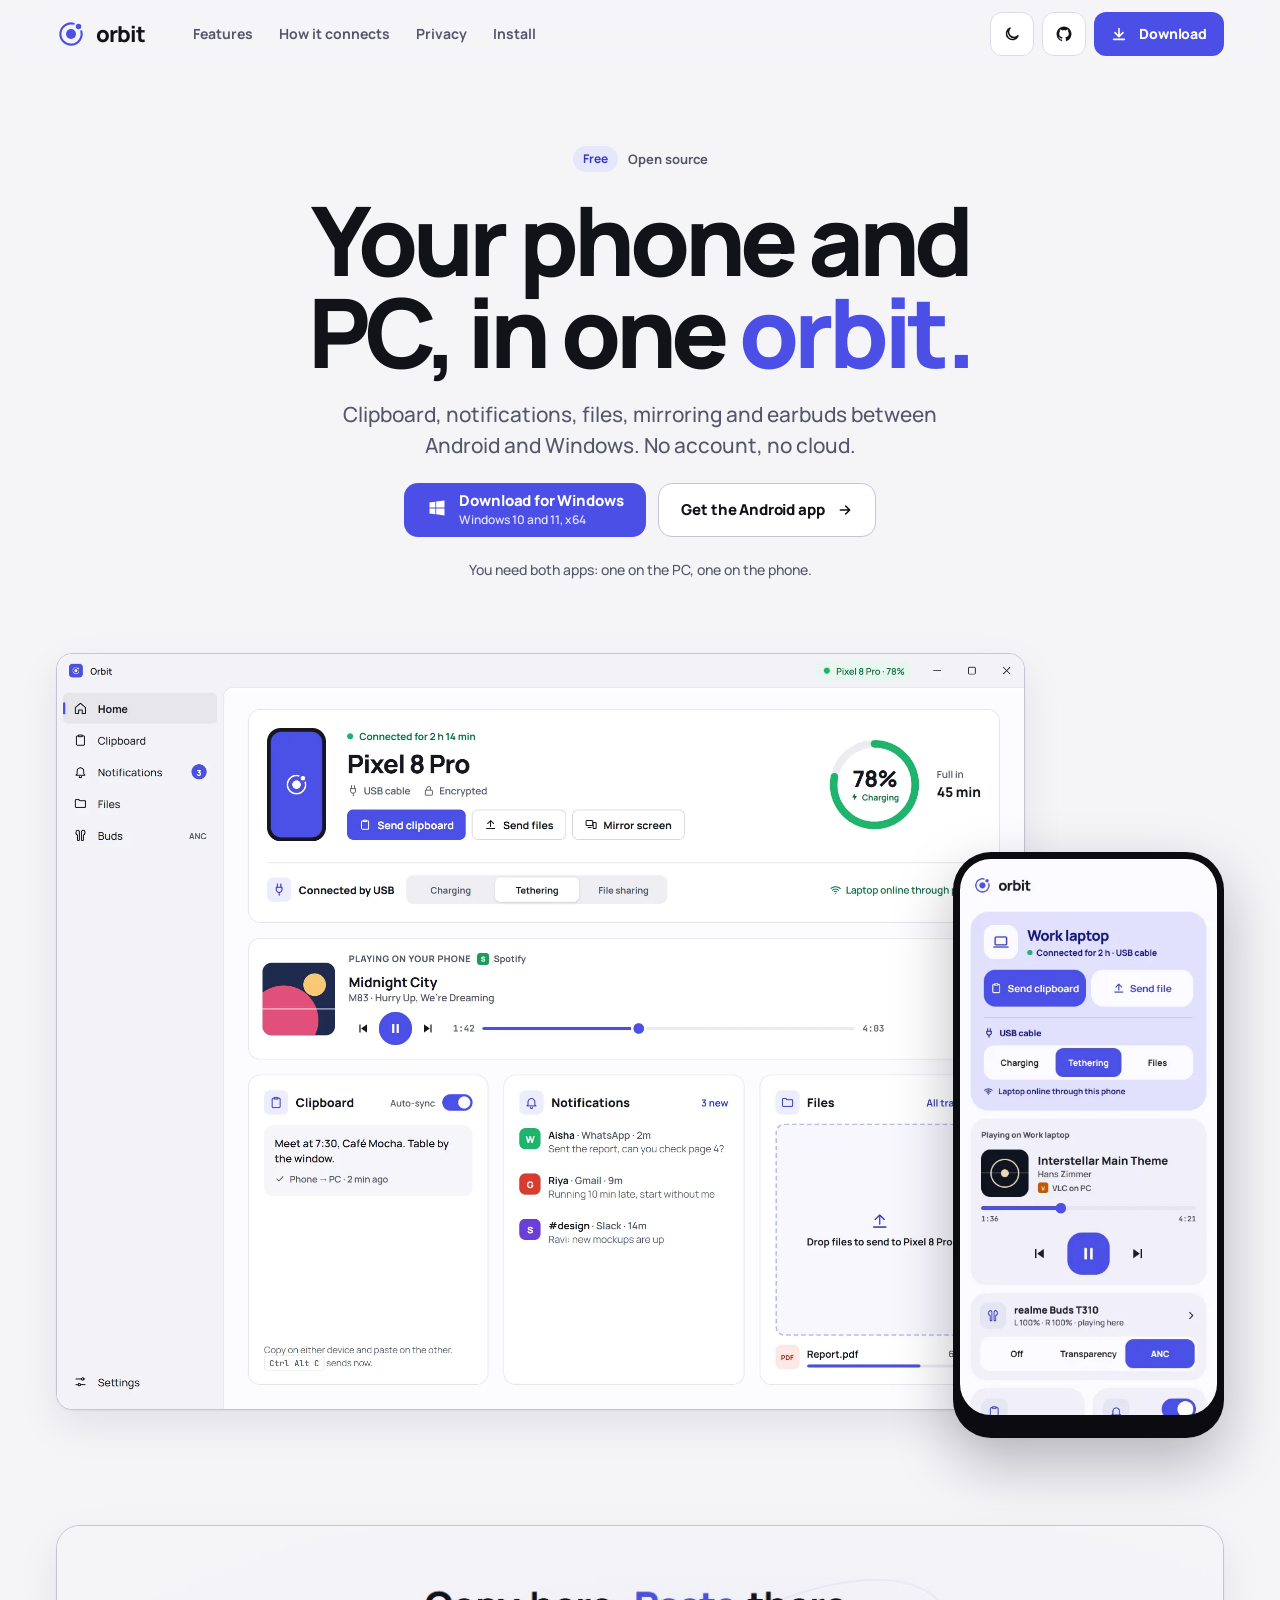
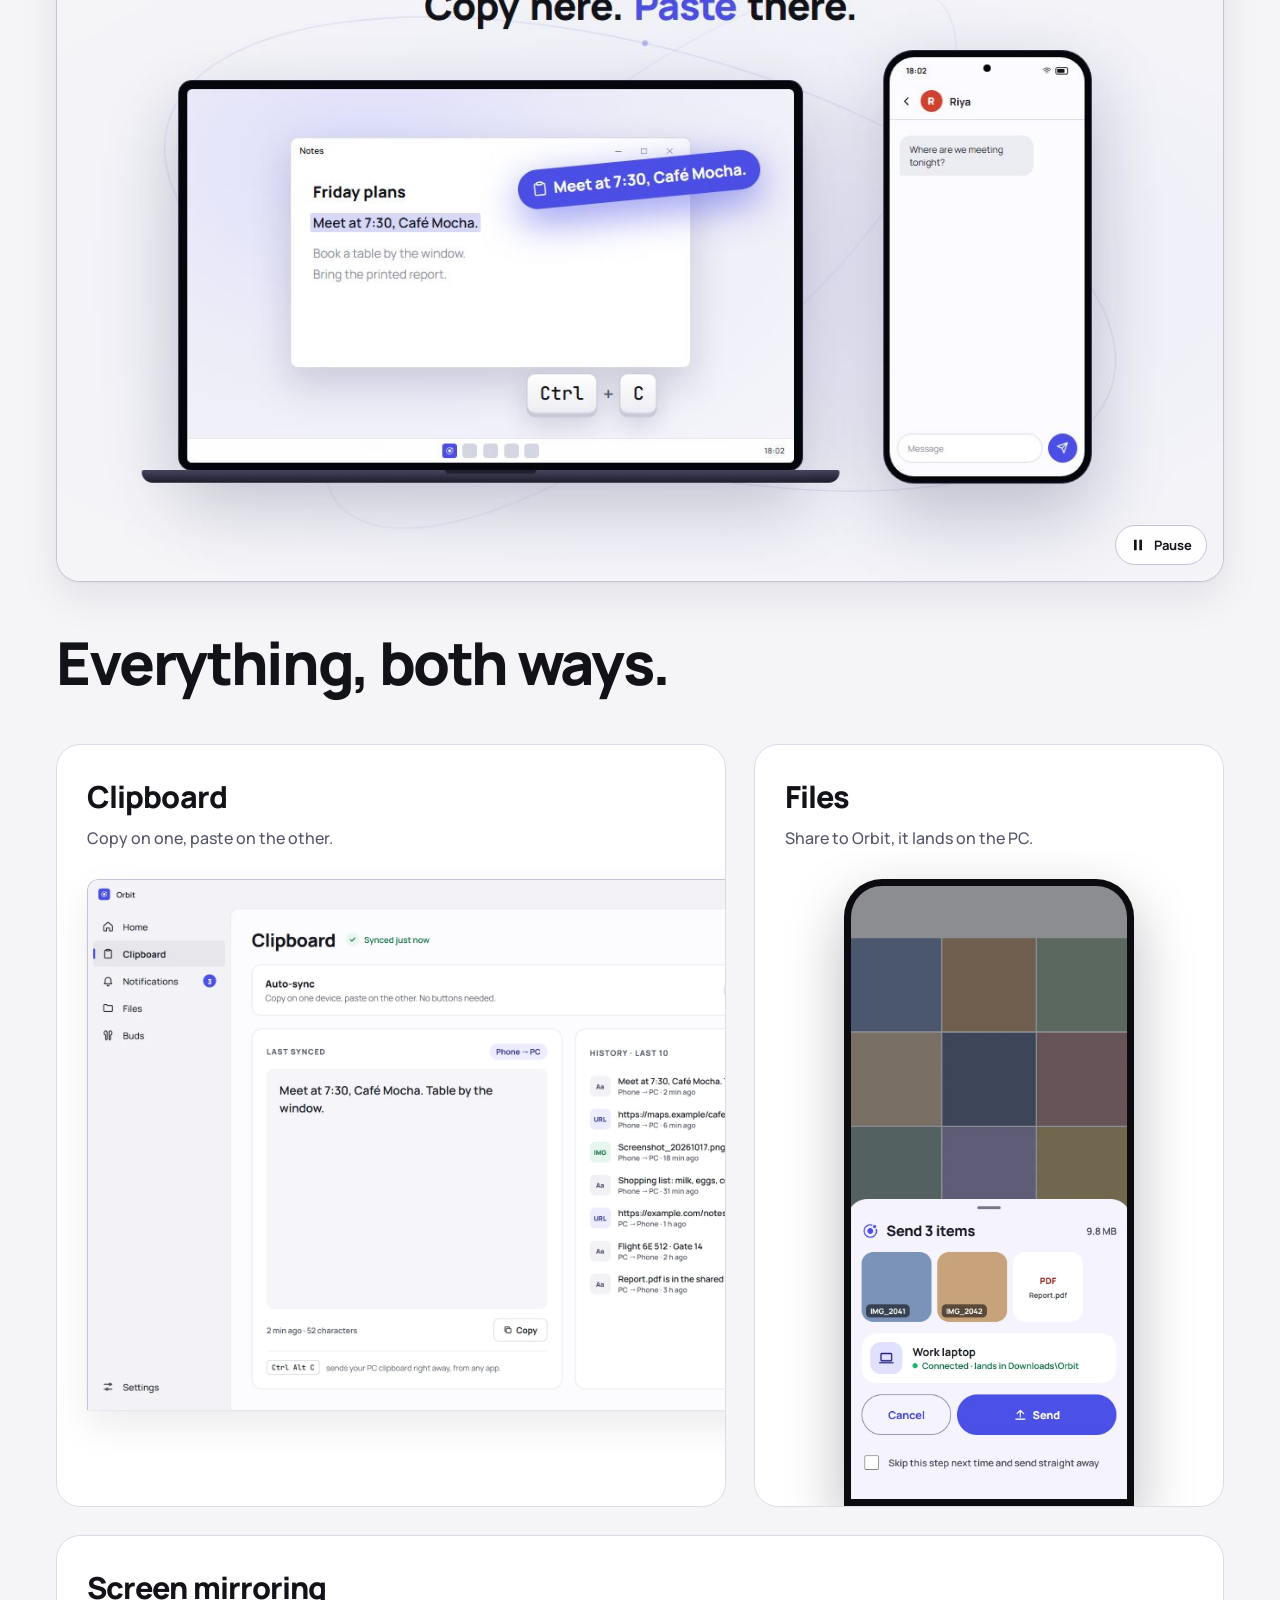
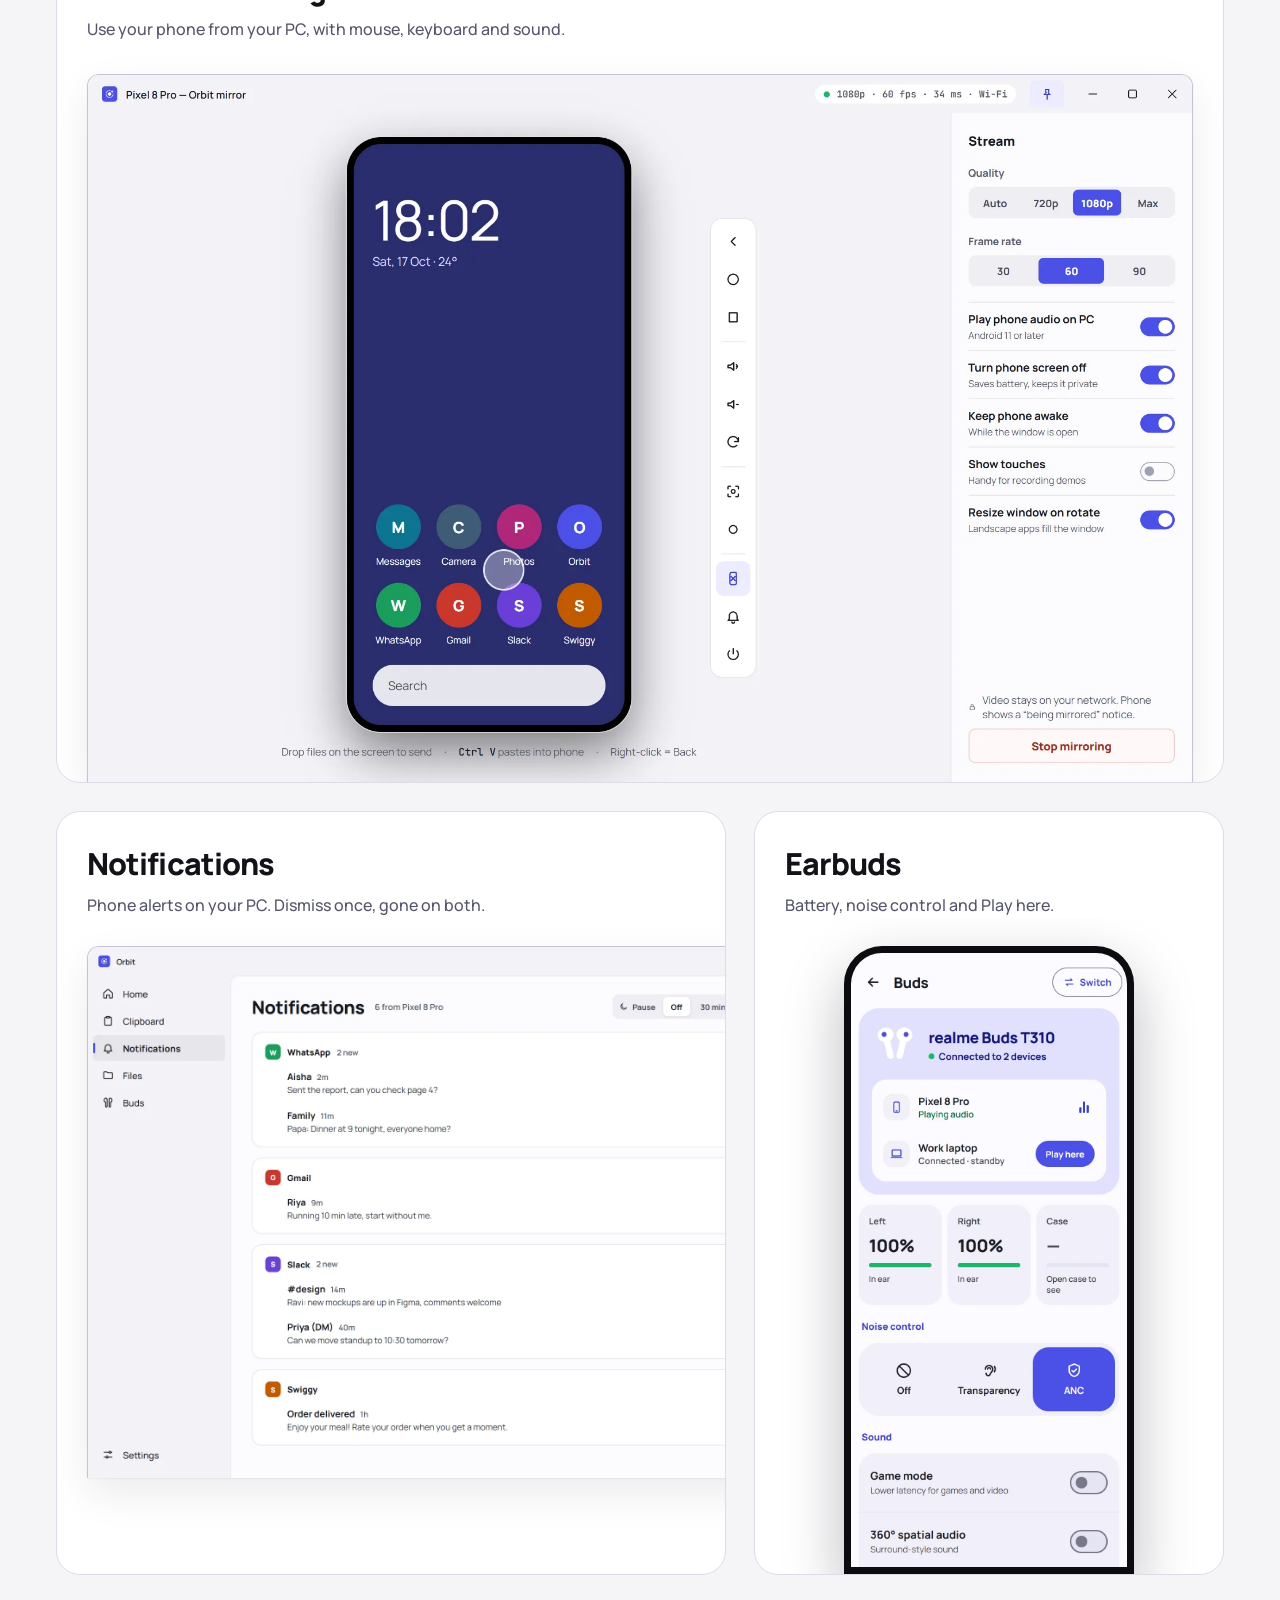
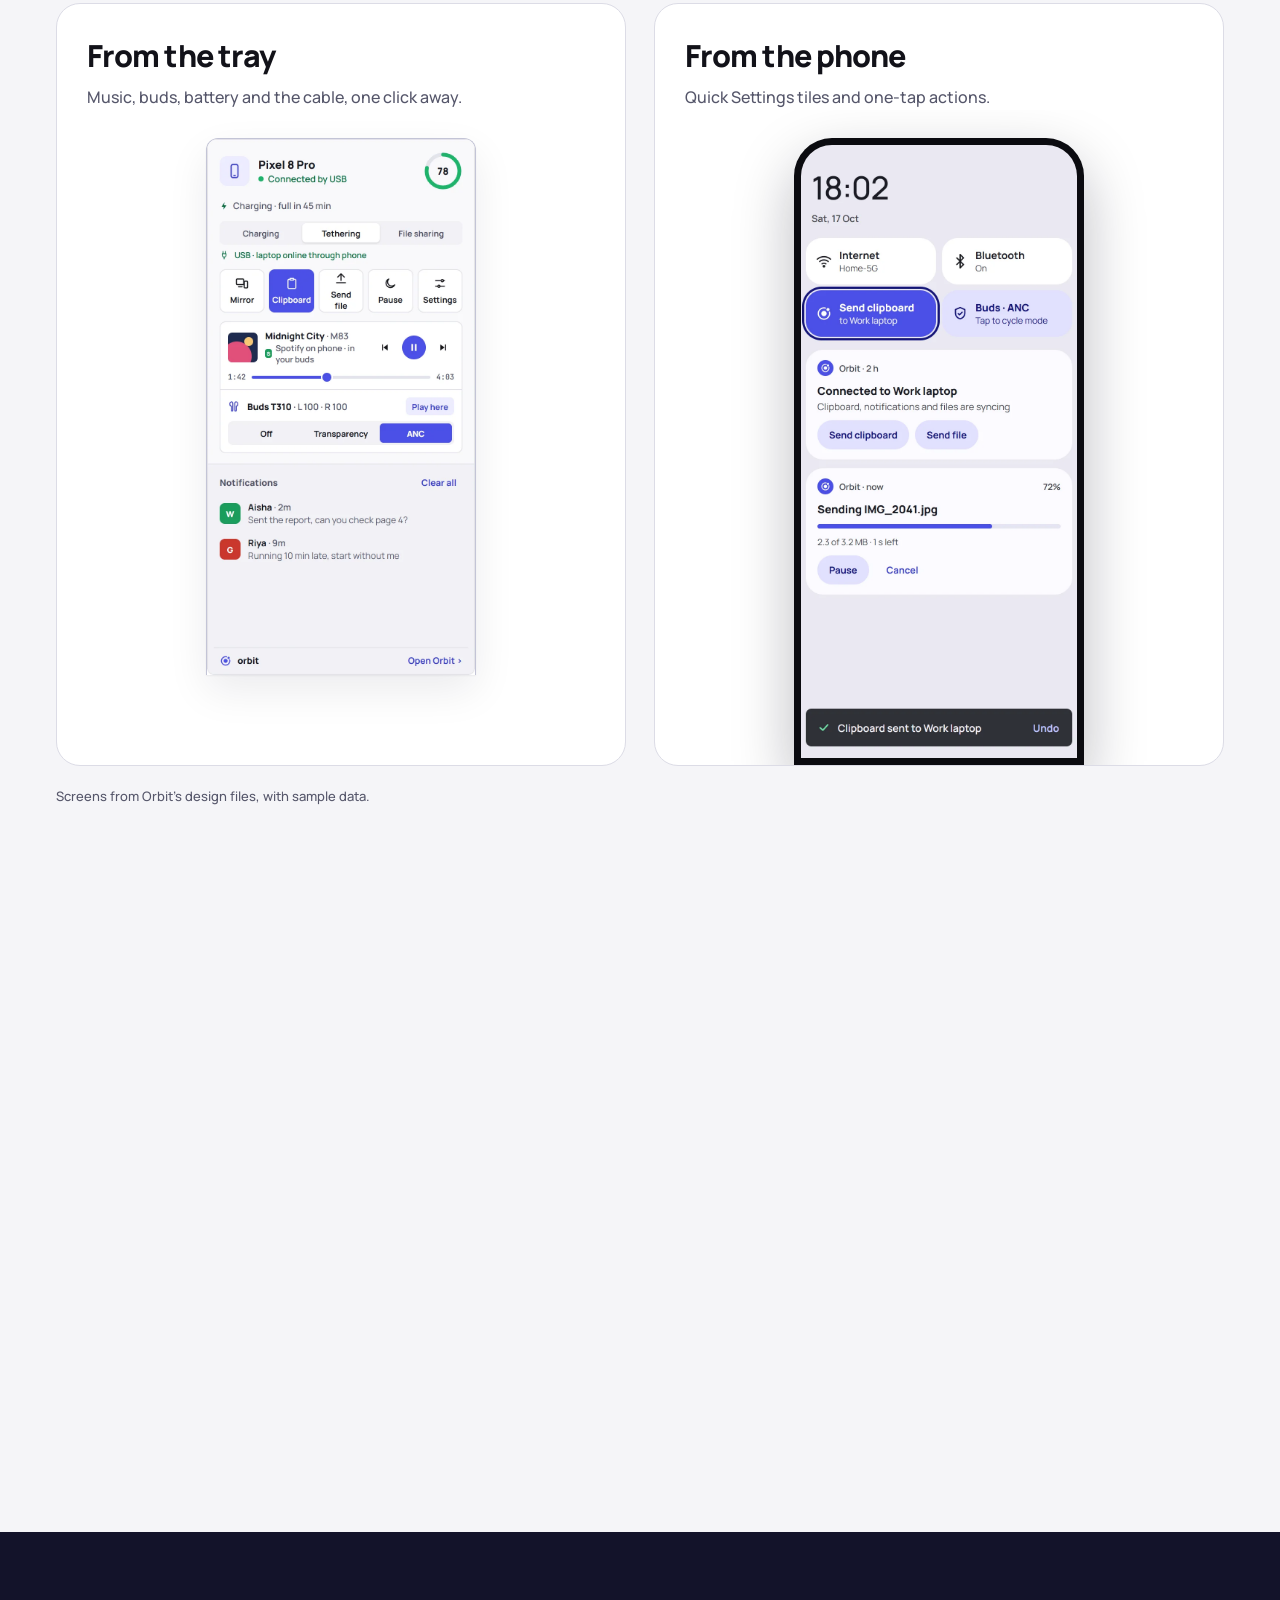
==== commit 076ca94c: "Add the feature loop video to the website A 12-second muted loop after the hero shows clipboard, not" ====
--- a/site/index.html
+++ b/site/index.html
@@ -84,6 +84,18 @@
     <figure class="shots">
       <div class="win"><img class="th-l" src="img/dashboard-light.webp" srcset="img/dashboard-light-960.webp 960w, img/dashboard-light.webp 1920w" sizes="(max-width:760px) 100vw, 1000px" width="1920" height="1500" alt="Orbit for Windows: phone battery, USB mode, the song playing on the phone, clipboard, notifications and files" fetchpriority="high" decoding="async"><img class="th-d" src="img/dashboard-dark.webp" srcset="img/dashboard-dark-960.webp 960w, img/dashboard-dark.webp 1920w" sizes="(max-width:760px) 100vw, 1000px" width="1920" height="1500" alt="Orbit for Windows: phone battery, USB mode, the song playing on the phone, clipboard, notifications and files" loading="lazy" decoding="async"></div>
       <div class="device phn"><img class="th-l" src="img/phone-light.webp" srcset="img/phone-light-390.webp 390w, img/phone-light.webp 780w" sizes="(max-width:760px) 40vw, 240px" width="780" height="1688" alt="Orbit for Android: the laptop connection, send clipboard, send file, USB mode, music and earbuds" decoding="async"><img class="th-d" src="img/phone-dark.webp" srcset="img/phone-dark-390.webp 390w, img/phone-dark.webp 780w" sizes="(max-width:760px) 40vw, 240px" width="780" height="1688" alt="Orbit for Android: the laptop connection, send clipboard, send file, USB mode, music and earbuds" loading="lazy" decoding="async"></div>
+    </figure>
+  </div>
+</section>
+
+<!-- FILM: the features in motion -->
+<section class="v-film" aria-labelledby="film-title">
+  <div class="wrap">
+    <h2 id="film-title" class="sr">Orbit at work</h2>
+    <figure class="film">
+      <video class="film-v th-l" muted loop playsinline preload="none" poster="media/orbit-loop-light.jpg" width="1280" height="720" aria-label="Orbit at work: text copied on the PC is pasted on the phone, phone notifications appear on the PC, a file dropped on the PC arrives on the phone, and the phone opens in a window on the PC."><source src="media/orbit-loop-light.mp4" type="video/mp4"></video>
+      <video class="film-v th-d" muted loop playsinline preload="none" poster="media/orbit-loop-dark.jpg" width="1280" height="720" aria-label="Orbit at work: text copied on the PC is pasted on the phone, phone notifications appear on the PC, a file dropped on the PC arrives on the phone, and the phone opens in a window on the PC."><source src="media/orbit-loop-dark.mp4" type="video/mp4"></video>
+      <button class="film-btn" type="button" aria-pressed="false"><svg class="i-pause" width="16" height="16" viewBox="0 0 24 24" fill="currentColor" aria-hidden="true"><path d="M6 4h4v16H6zM14 4h4v16h-4z"/></svg><svg class="i-play" width="16" height="16" viewBox="0 0 24 24" fill="currentColor" aria-hidden="true"><path d="M7 4v16l13-8z"/></svg><span class="film-btn-l">Pause</span></button>
     </figure>
   </div>
 </section>
--- a/site/site.css
+++ b/site/site.css
@@ -197,6 +197,17 @@
 .phn{grid-column:10/-1;grid-row:1;margin-bottom:-28px}
 @media (max-width:760px){.win{grid-column:1/-1}.phn{grid-column:8/-1;grid-row:2;margin:-34% 4px 0 0;padding:5px;border-radius:30px}.phn img{border-radius:25px}}
 
+/* Film: the features in motion (rendered from the OrbitIntro Remotion project, one per theme) */
+.v-film{padding-block:clamp(16px,3vw,40px) 0}
+.film{position:relative;margin:0;border-radius:24px;overflow:hidden;border:1px solid var(--line-strong);box-shadow:var(--shadow);background:var(--surface);aspect-ratio:16/9}
+.film-v{display:block;width:100%;height:100%;object-fit:cover}
+.film-btn{position:absolute;right:16px;bottom:16px;display:inline-flex;align-items:center;gap:8px;min-height:40px;padding:0 14px;border-radius:999px;border:1px solid var(--line-strong);background:color-mix(in srgb,var(--surface) 88%,transparent);color:var(--ink);font:700 13px/1 var(--f);cursor:pointer;backdrop-filter:blur(8px);-webkit-backdrop-filter:blur(8px);transition:border-color .3s,scale .2s}
+@media (hover:hover){.film-btn:hover{border-color:var(--accent)}}
+.film-btn:active{scale:.96}
+.film-btn .i-play{display:none}
+.film-btn[aria-pressed="true"] .i-play{display:block}.film-btn[aria-pressed="true"] .i-pause{display:none}
+@media (max-width:640px){.film{border-radius:16px}.film-btn{right:8px;bottom:8px;min-height:32px;padding:0 9px}.film-btn-l{display:none}}
+
 /* Features: one screen per tile */
 .bento{display:grid;grid-template-columns:repeat(12,minmax(0,1fr));gap:var(--gut);margin-top:clamp(32px,4vw,56px)}
 .tile{position:relative;overflow:hidden;border-radius:24px;background:var(--surface);border:1px solid var(--line);display:flex;flex-direction:column;min-height:420px;transition:box-shadow .5s var(--ease),opacity .9s var(--ease),translate .9s var(--ease)}
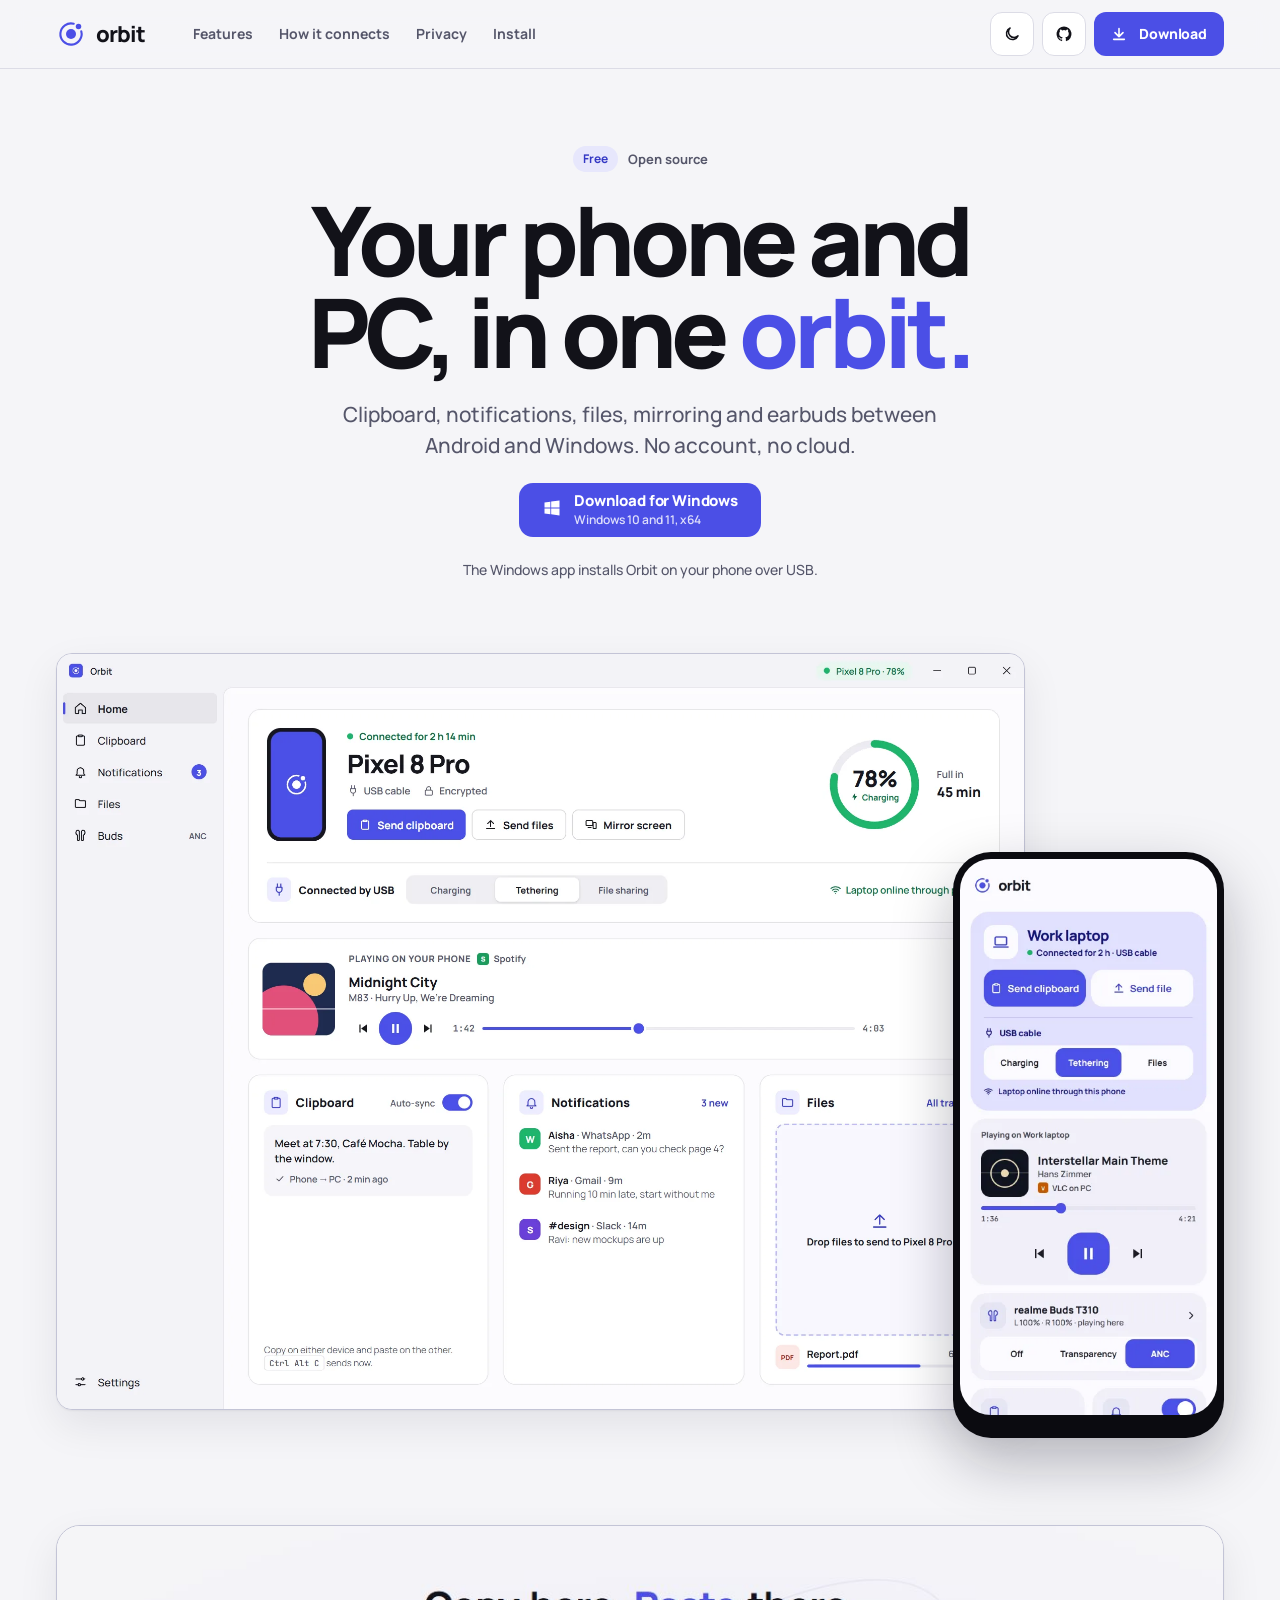
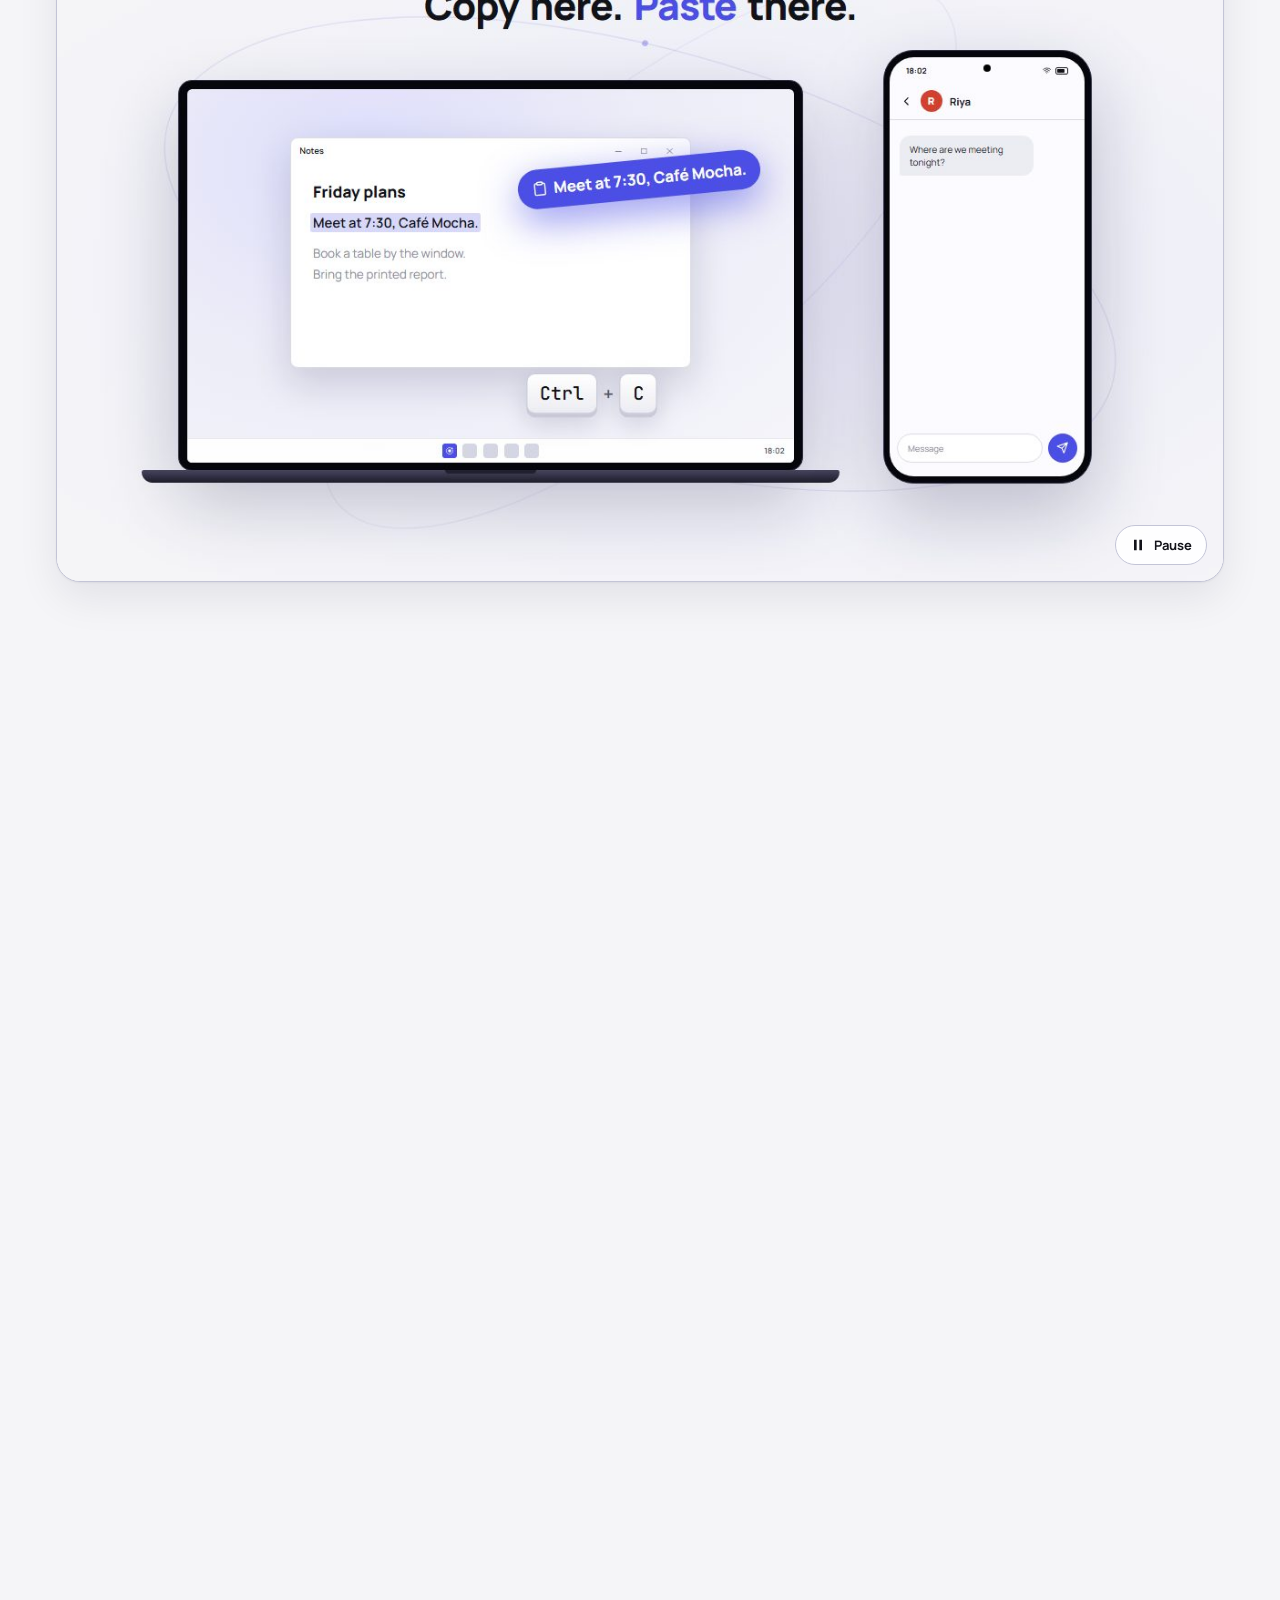
==== commit 886f12ab: "Install the phone app over USB from the Windows app Play Protect blocks browser installs of apps wit" ====
--- a/site/index.html
+++ b/site/index.html
@@ -77,9 +77,12 @@
           <span class="ico-win"><svg width="20" height="20" viewBox="0 0 24 24" fill="currentColor" aria-hidden="true"><path d="M3 5.5 10 4.5v7H3zM11 4.3 21 3v8.5H11zM3 12.5h7v7l-7-1zM11 12.5h10V21l-10-1.4z"/></svg></span><span class="ico-and" hidden><svg width="20" height="20" viewBox="0 0 24 24" fill="currentColor" aria-hidden="true"><path d="M7.2 4.2 6 2.4l.7-.4 1.2 1.9A8 8 0 0 1 12 3c1.5 0 2.9.3 4.1.9L17.3 2l.7.4-1.2 1.8A7 7 0 0 1 19.5 10h-15a7 7 0 0 1 2.7-5.8zM9 7.2a.9.9 0 1 0 0-1.8.9.9 0 0 0 0 1.8zm6 0a.9.9 0 1 0 0-1.8.9.9 0 0 0 0 1.8zM4.5 11h15v8a2 2 0 0 1-2 2h-11a2 2 0 0 1-2-2z"/></svg></span>
           <span class="stack"><span class="dl-primary-label">Download for Windows</span><small class="dl-primary-sub">Windows 10 and 11, x64</small></span>
         </a>
+        <!-- Android download hidden for now: Play Protect blocks browser installs of apps with notification access
+             in some countries, so the Windows app installs the phone app over USB. Restore when that's solved.
         <a class="btn btn-ghost dl-secondary" href="https://github.com/Mohib-76/orbit/releases/latest"><span class="dl-secondary-label">Get the Android app</span><svg class="go" width="16" height="16" viewBox="0 0 24 24" fill="none" stroke="currentColor" stroke-width="2.4" stroke-linecap="round" stroke-linejoin="round" aria-hidden="true"><path d="M5 12h14M13 6l6 6-6 6"/></svg></a>
-      </div>
-      <p class="note" id="platform-note">You need both apps: one on the PC, one on the phone.</p>
+        -->
+      </div>
+      <p class="note" id="platform-note">The Windows app installs Orbit on your phone over USB.</p>
     </div>
     <figure class="shots">
       <div class="win"><img class="th-l" src="img/dashboard-light.webp" srcset="img/dashboard-light-960.webp 960w, img/dashboard-light.webp 1920w" sizes="(max-width:760px) 100vw, 1000px" width="1920" height="1500" alt="Orbit for Windows: phone battery, USB mode, the song playing on the phone, clipboard, notifications and files" fetchpriority="high" decoding="async"><img class="th-d" src="img/dashboard-dark.webp" srcset="img/dashboard-dark-960.webp 960w, img/dashboard-dark.webp 1920w" sizes="(max-width:760px) 100vw, 1000px" width="1920" height="1500" alt="Orbit for Windows: phone battery, USB mode, the song playing on the phone, clipboard, notifications and files" loading="lazy" decoding="async"></div>
@@ -226,7 +229,7 @@
 <section class="section v-install" id="install" aria-labelledby="install-title">
   <div class="wrap">
     <h2 id="install-title" class="v-title">Get both apps.</h2>
-    <p class="v-sub">Install, then pair with a QR code or over USB.</p>
+    <p class="v-sub">Install on your PC, plug in your phone, and Orbit sets up the rest.</p>
     <div class="dls">
       <div class="dl" id="dl-win">
         <span class="this" hidden>Your device</span>
@@ -238,7 +241,10 @@
         <span class="this" hidden>Your device</span>
         <h3><span class="dl-ico"><svg width="20" height="20" viewBox="0 0 24 24" fill="currentColor" aria-hidden="true"><path d="M7.2 4.2 6 2.4l.7-.4 1.2 1.9A8 8 0 0 1 12 3c1.5 0 2.9.3 4.1.9L17.3 2l.7.4-1.2 1.8A7 7 0 0 1 19.5 10h-15a7 7 0 0 1 2.7-5.8zM9 7.2a.9.9 0 1 0 0-1.8.9.9 0 0 0 0 1.8zm6 0a.9.9 0 1 0 0-1.8.9.9 0 0 0 0 1.8zM4.5 11h15v8a2 2 0 0 1-2 2h-11a2 2 0 0 1-2-2z"/></svg></span>Android</h3>
         <p>Android 10 or newer</p>
+        <p>Installed from the Windows app: turn on USB debugging, plug in and click <b>Install on phone</b>.</p>
+        <!-- Android download hidden for now (see the hero). Restore when browser installs work again.
         <a class="btn btn-primary" id="and-link" href="https://github.com/Mohib-76/orbit/releases/latest"><svg width="18" height="18" viewBox="0 0 24 24" fill="none" stroke="currentColor" stroke-width="2.4" stroke-linecap="round" stroke-linejoin="round" aria-hidden="true"><path d="M12 4v12M6 10l6 6 6-6M4 20h16"/></svg>Download</a>
+        -->
       </div>
     </div>
     <p class="v-small"><a class="ilink" href="https://github.com/Mohib-76/orbit/releases">All releases</a> · <a class="ilink" href="https://github.com/Mohib-76/orbit/blob/main/docs/TROUBLESHOOTING.md">Troubleshooting</a></p>
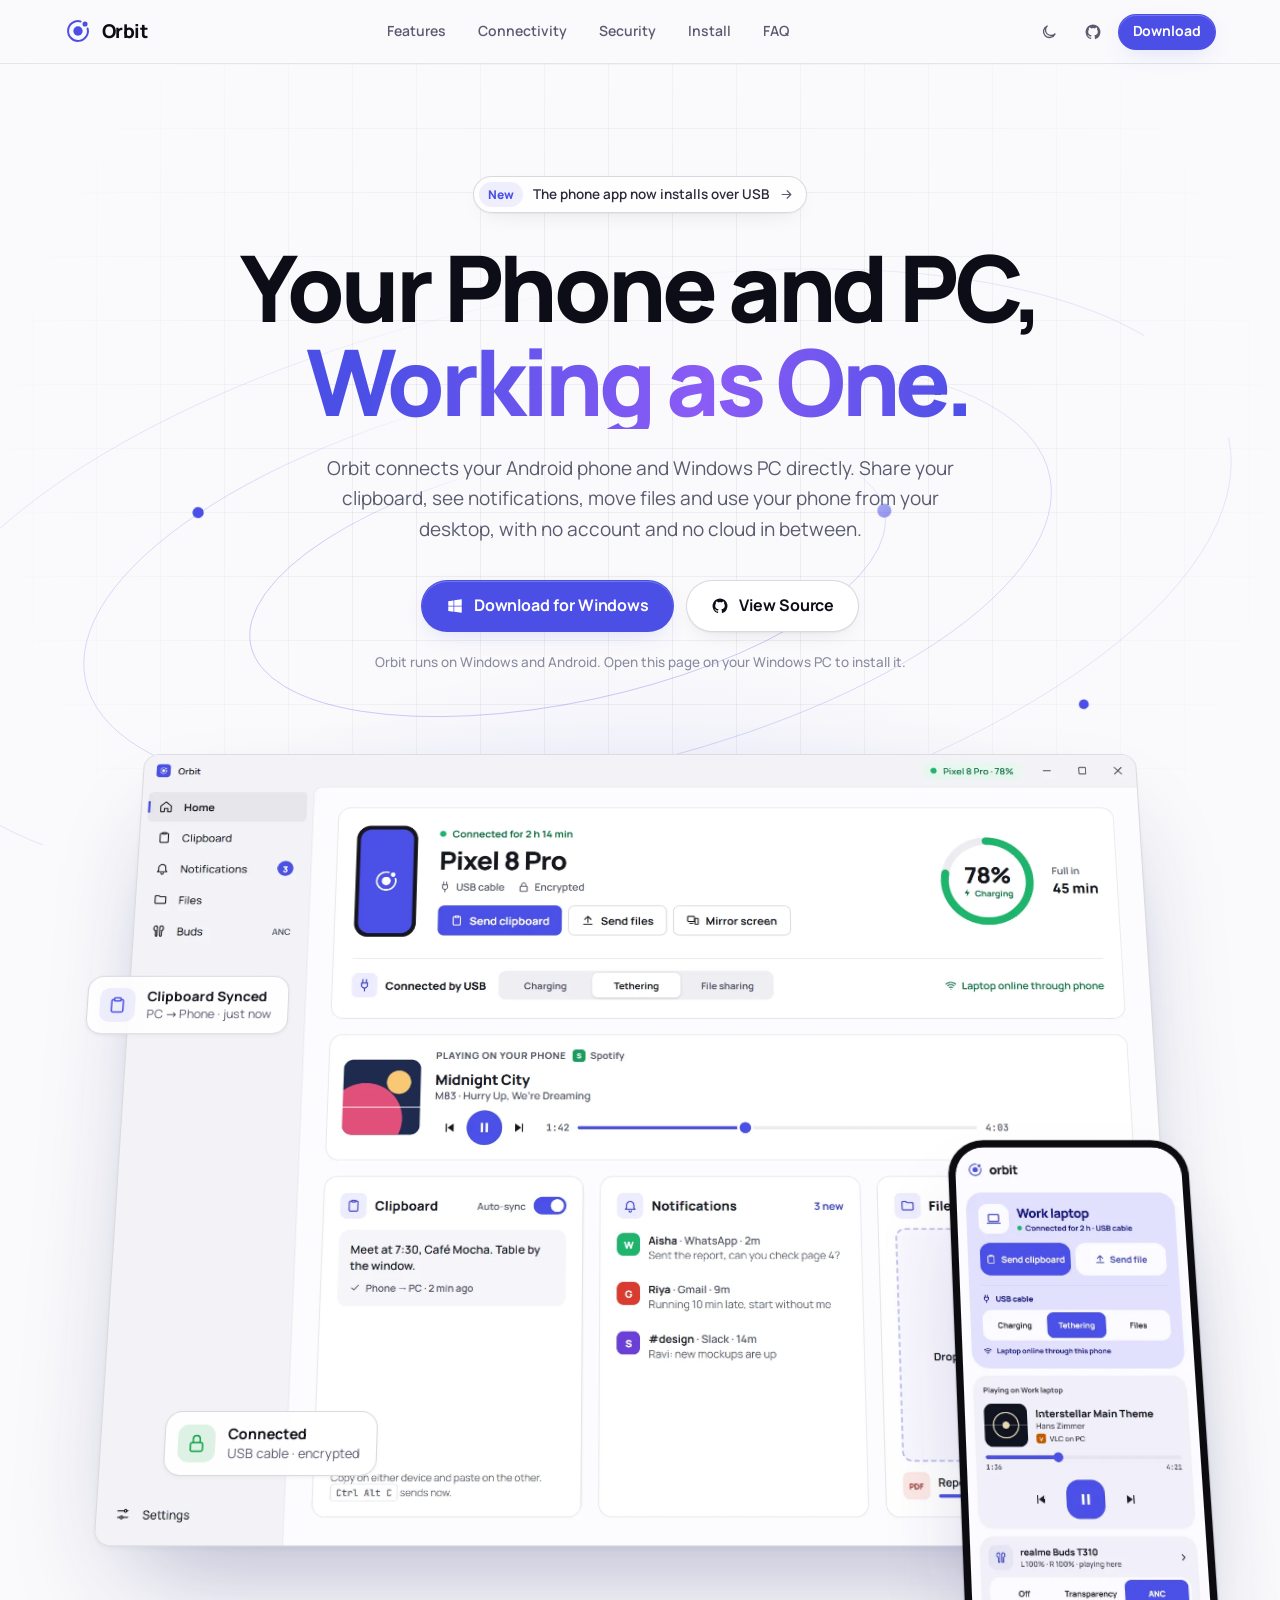
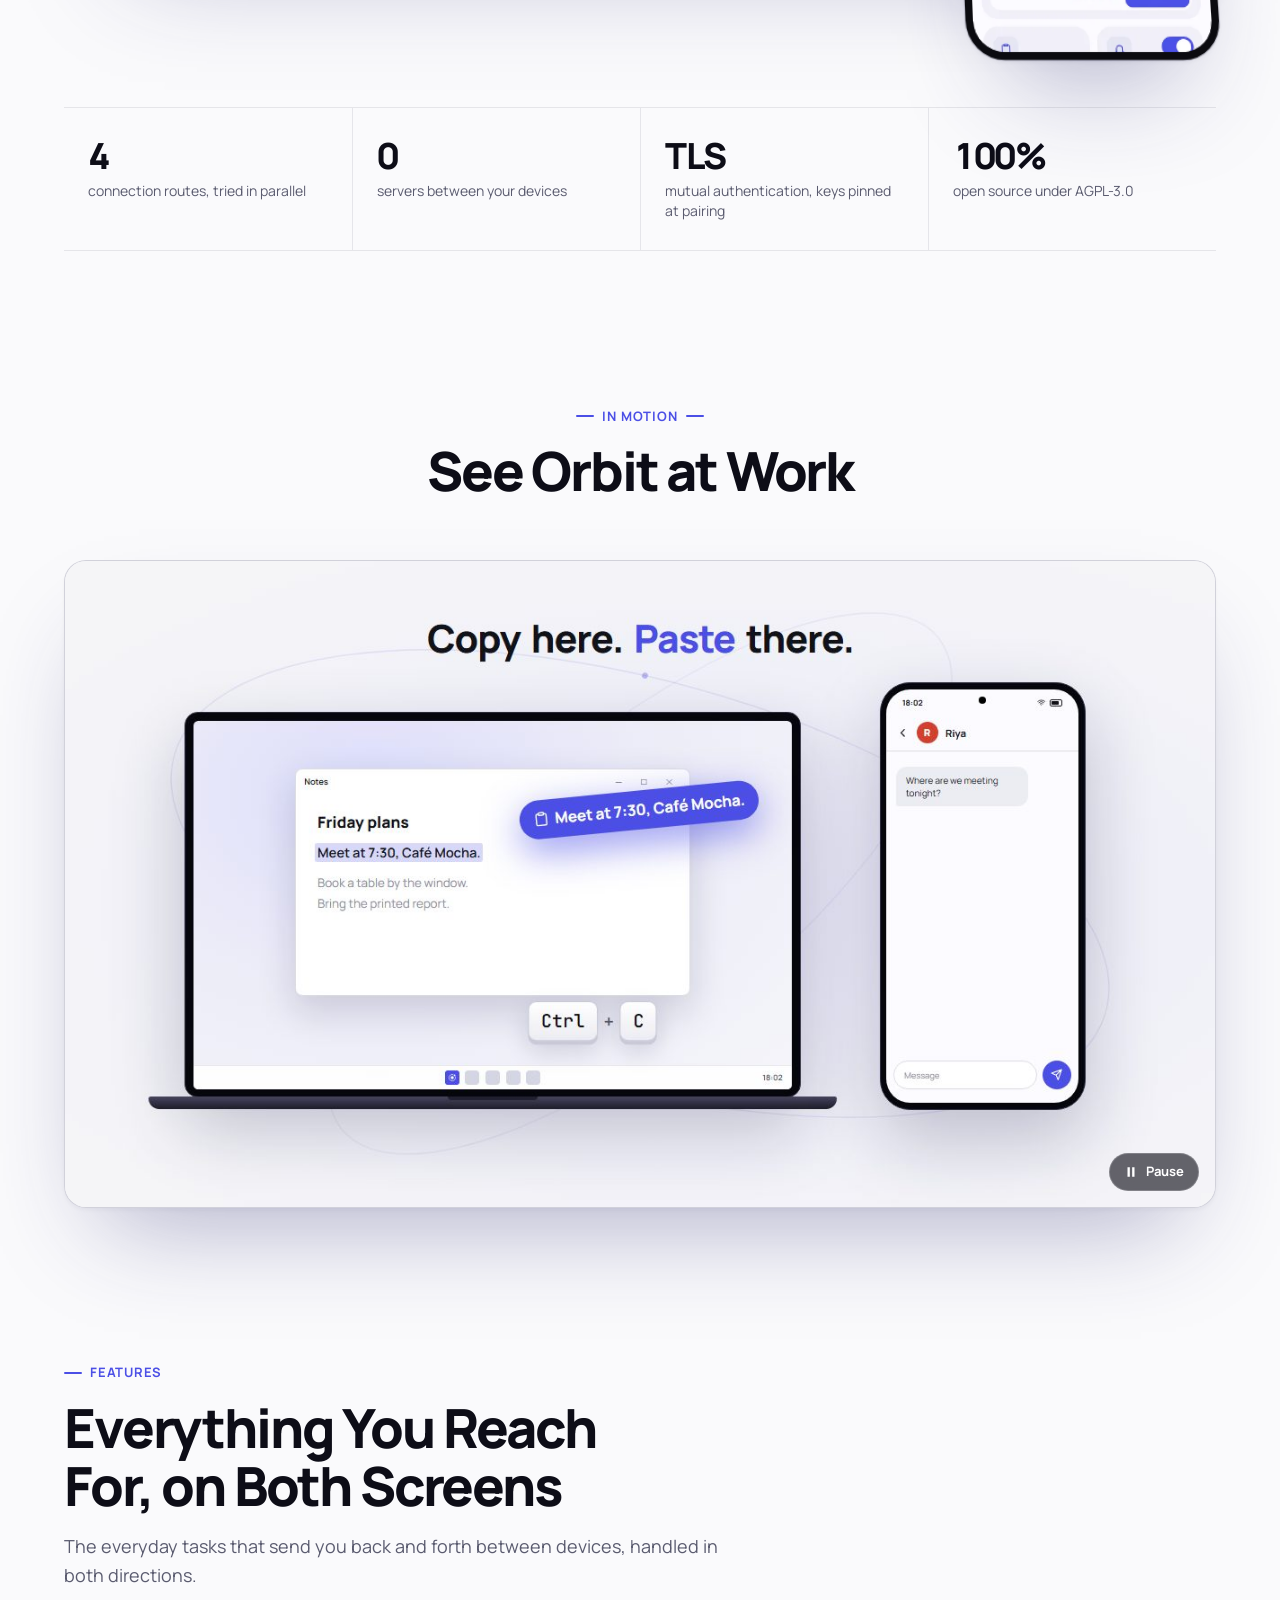
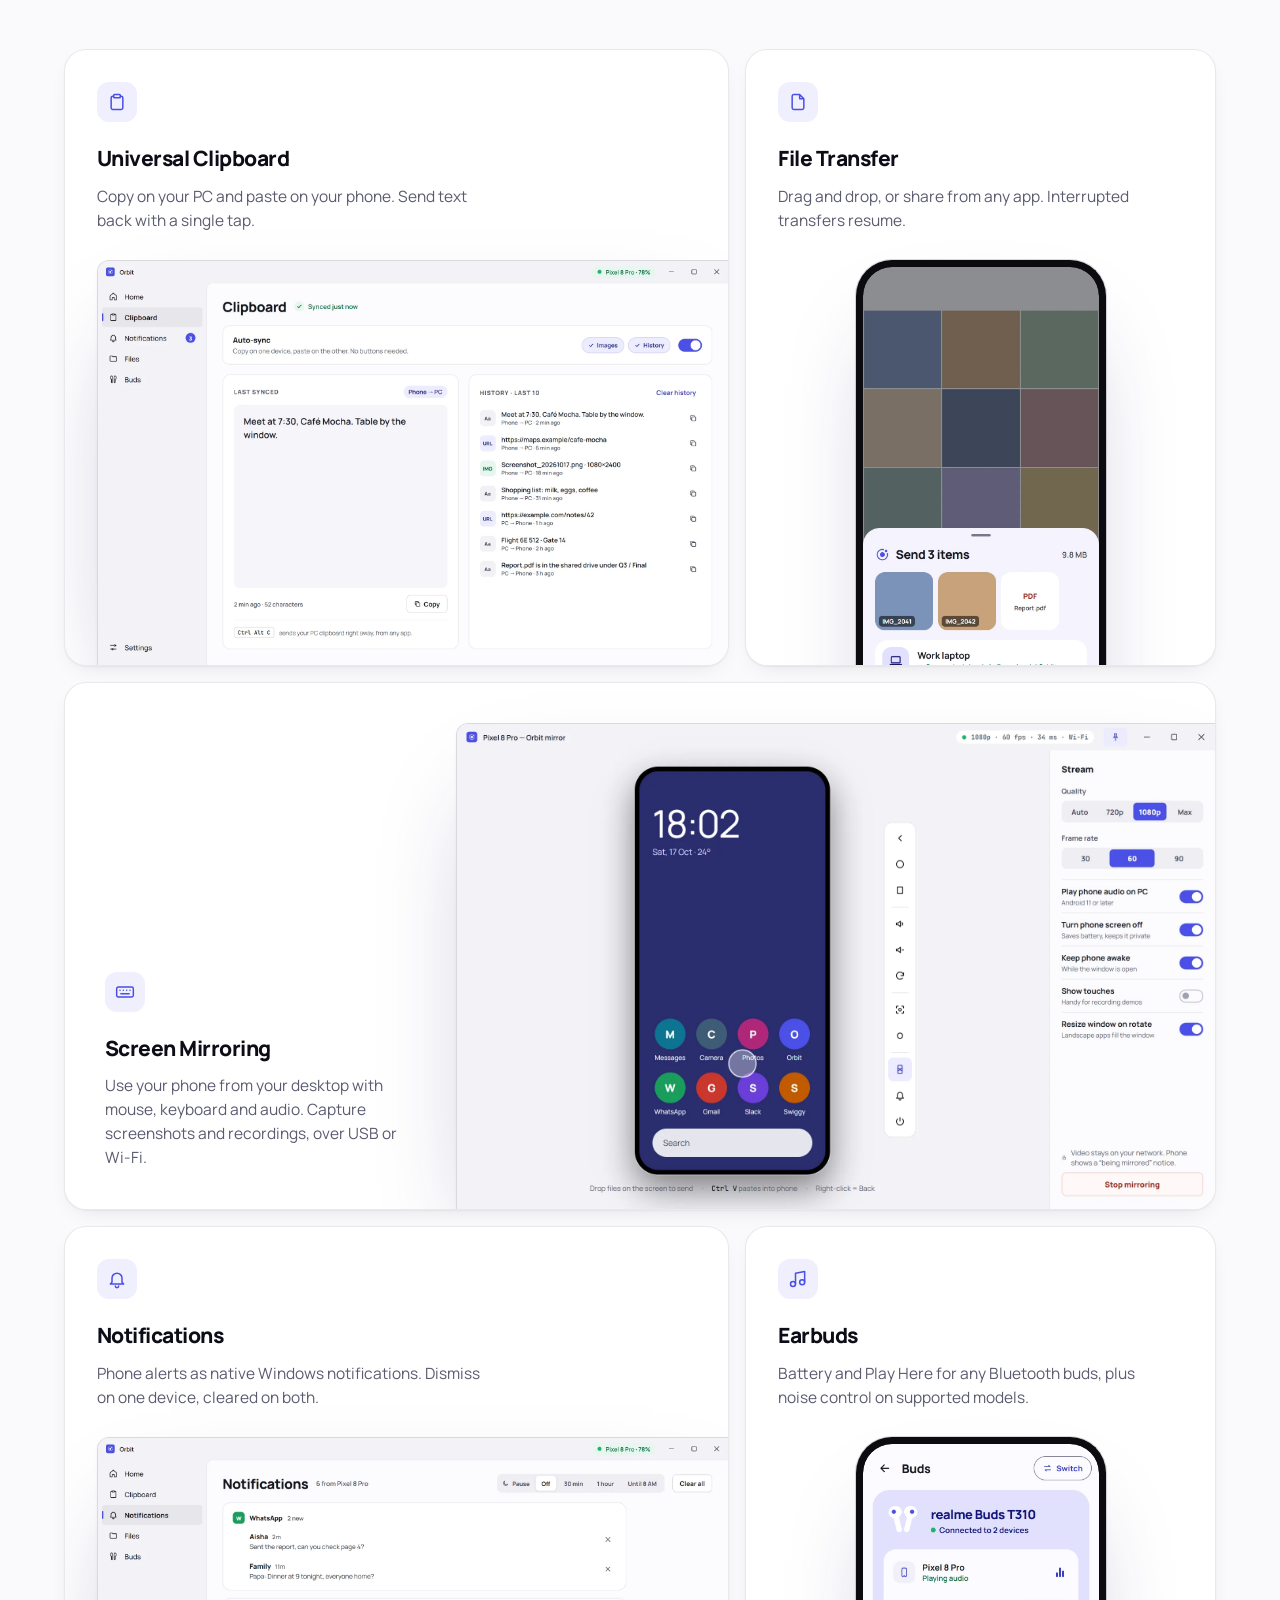
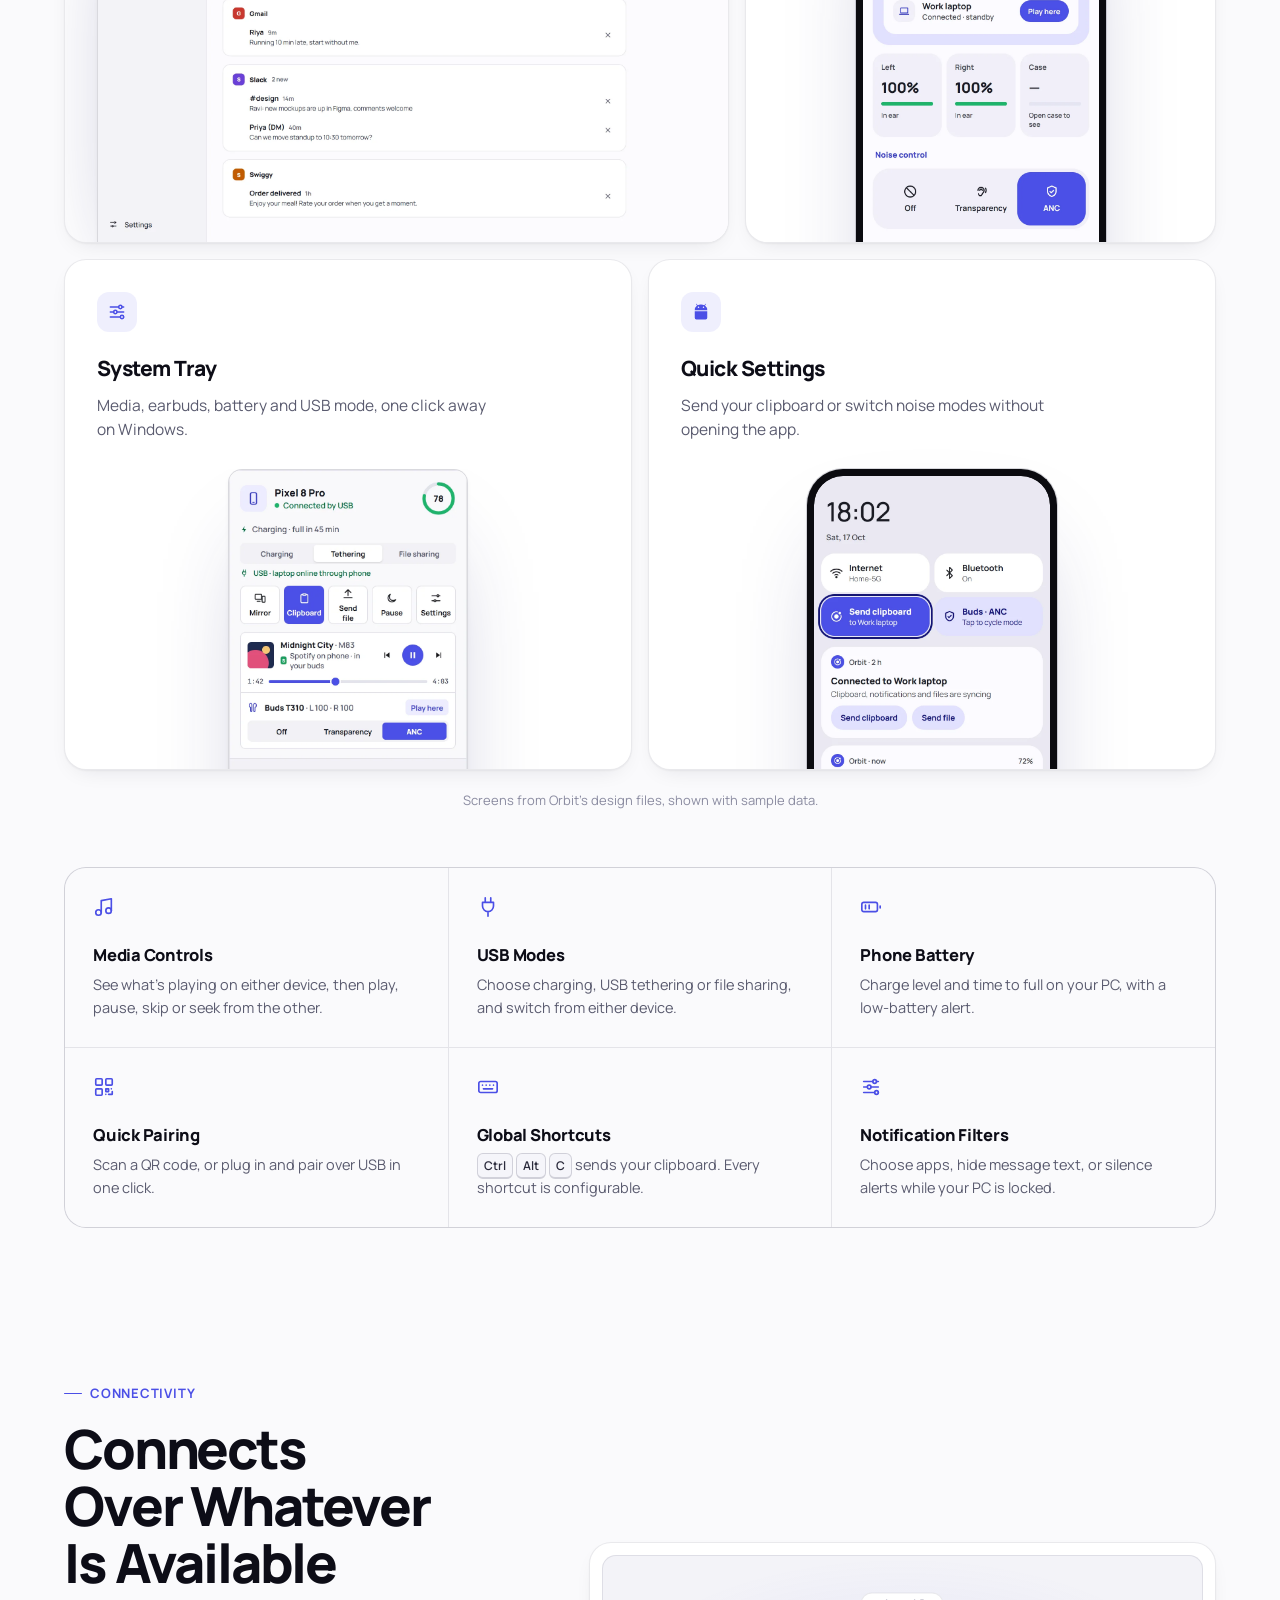
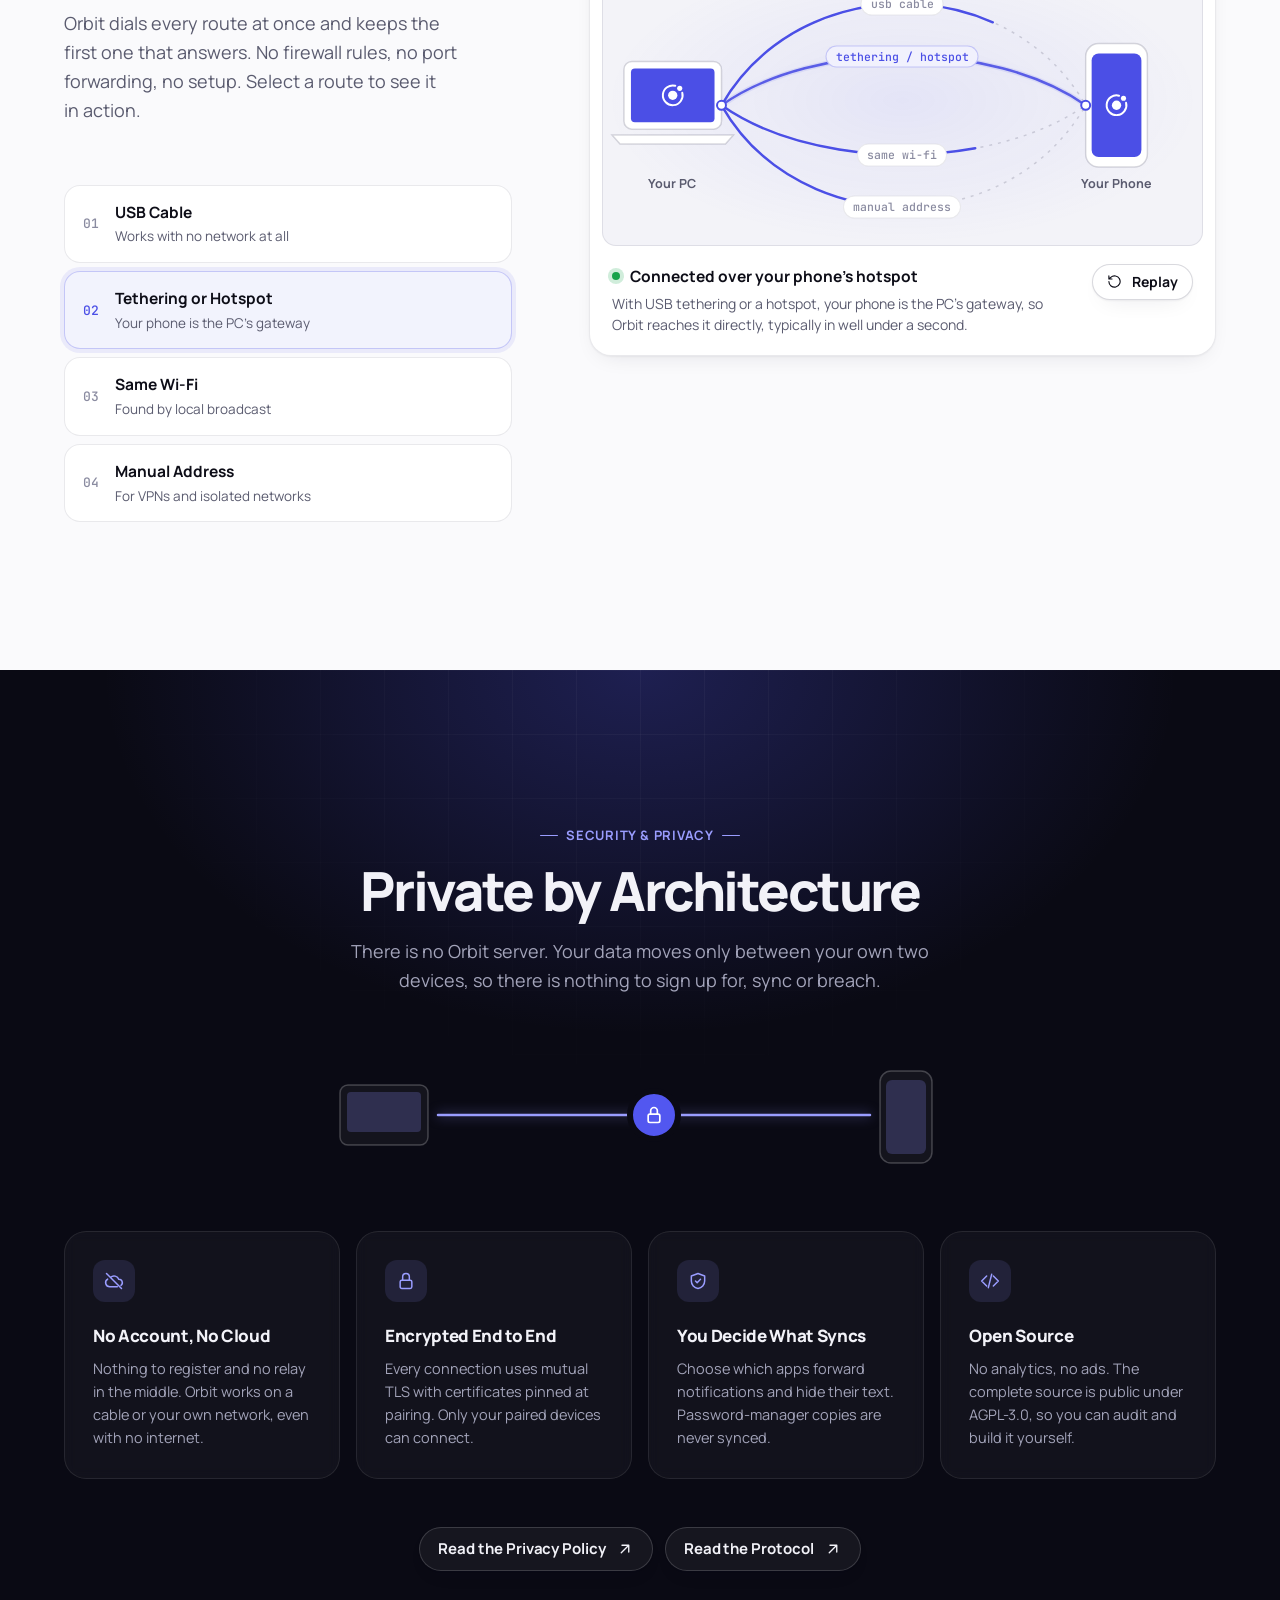
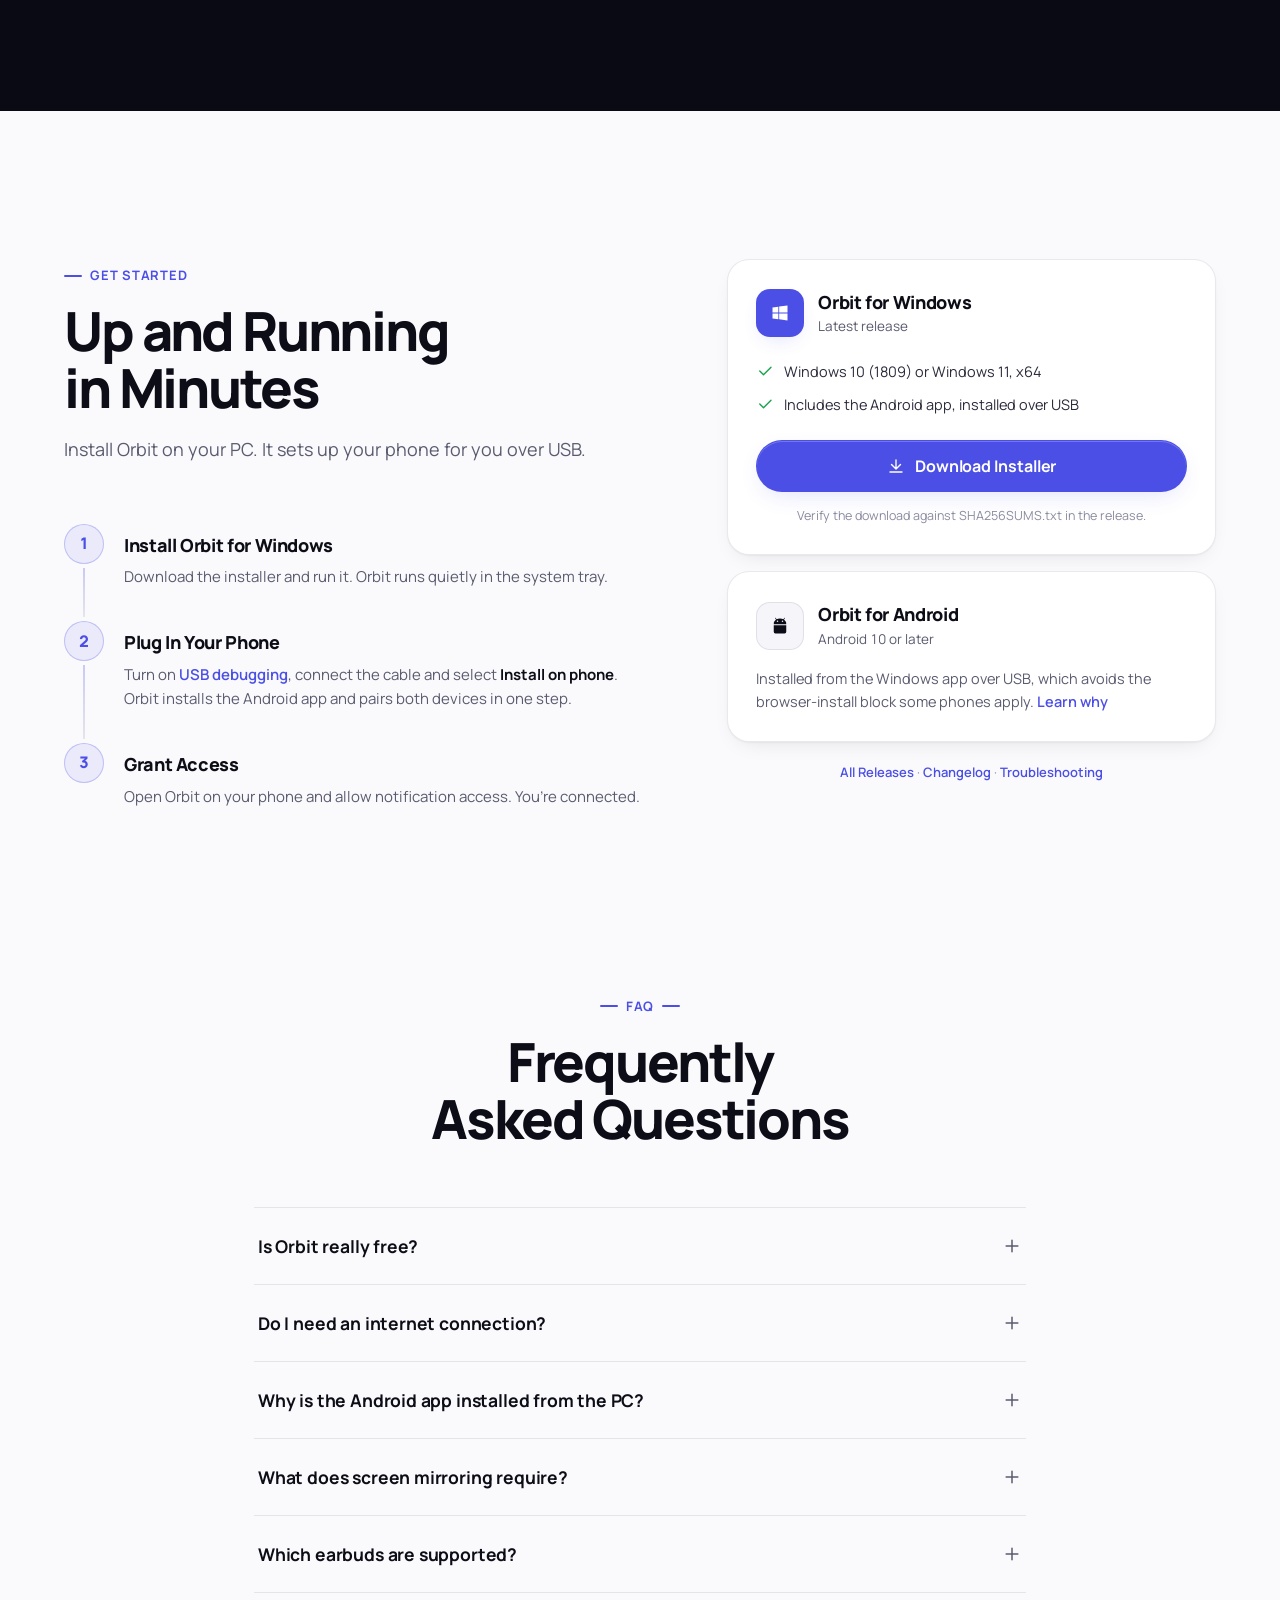
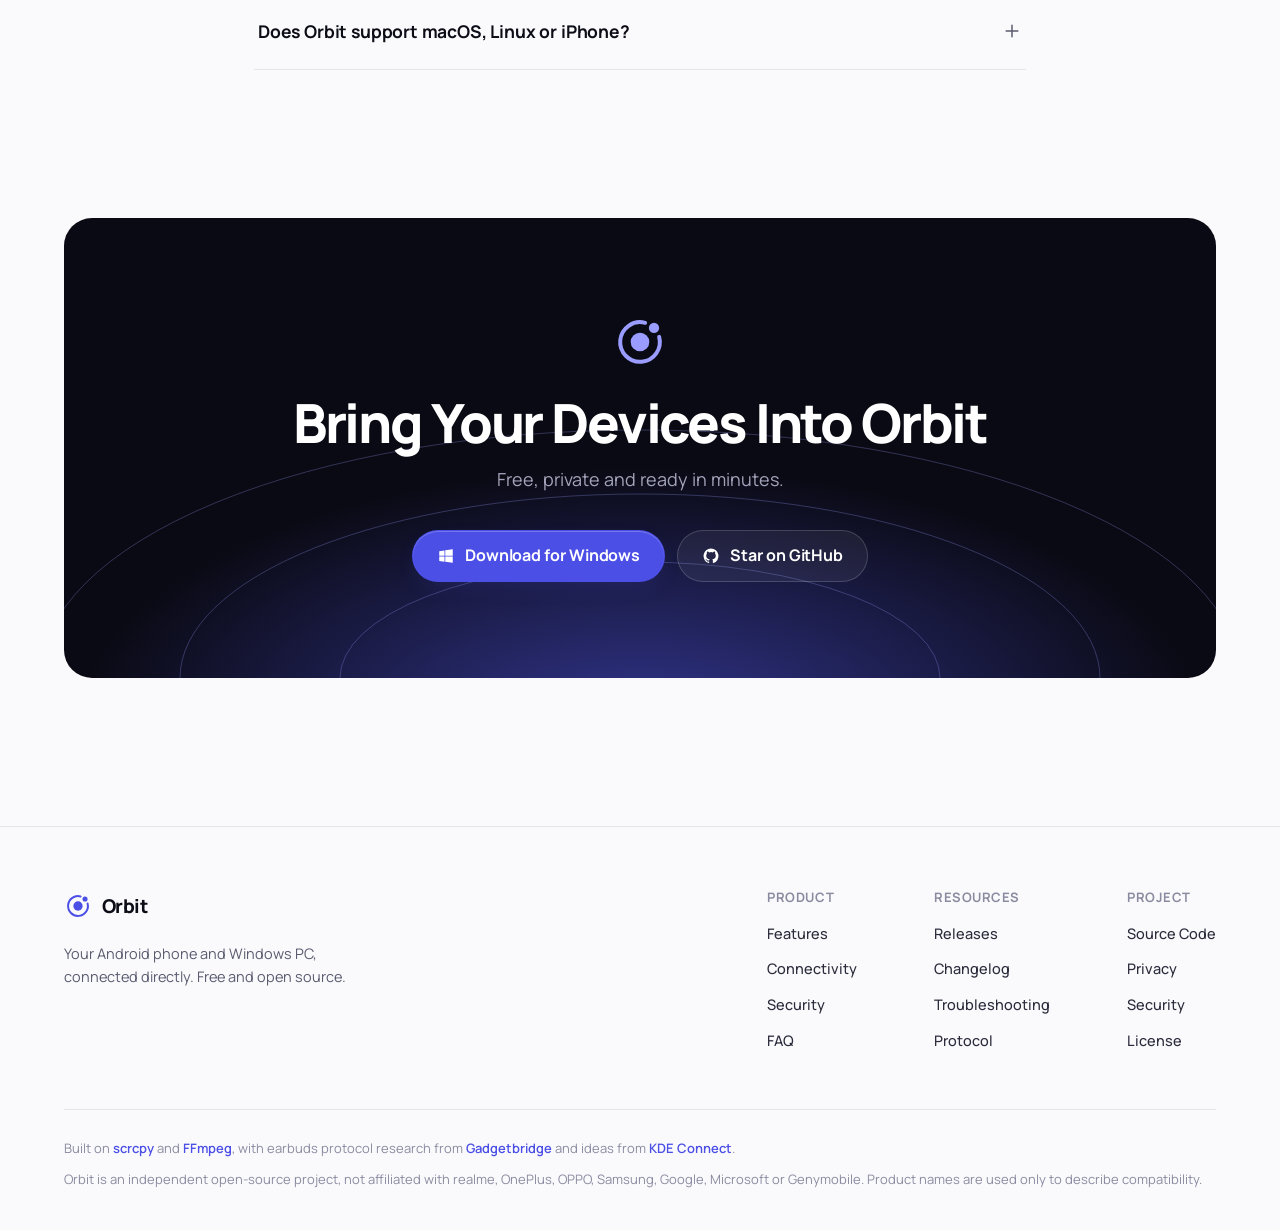
==== commit a519f602: "New website and README Rebuild the landing page from scratch: scroll-animated hero, features bento, " ====
--- a/site/index.html
+++ b/site/index.html
@@ -3,62 +3,106 @@
 <head>
 <meta charset="utf-8">
 <meta name="viewport" content="width=device-width,initial-scale=1,viewport-fit=cover">
-<title>Orbit: link your Android phone and Windows PC, no cloud</title>
-<meta name="description" content="Link your Android phone and Windows PC over a cable, your hotspot or Wi-Fi: clipboard, notifications, files, mirroring, media and earbuds. Free, no account.">
+<title>Orbit: Connect Your Android Phone and Windows PC</title>
+<meta name="description" content="Orbit connects your Android phone and Windows PC directly: clipboard, notifications, file transfer, screen mirroring, media and earbuds. Free, open source, no account and no cloud.">
 <link rel="canonical" href="https://mohib-76.github.io/orbit/">
-<meta name="theme-color" content="#4B4FE6">
+<meta name="theme-color" content="#FAFAFC" media="(prefers-color-scheme: light)">
+<meta name="theme-color" content="#07070C" media="(prefers-color-scheme: dark)">
 <link rel="icon" href="favicon.svg" type="image/svg+xml">
 <link rel="apple-touch-icon" href="apple-touch-icon.png">
 <meta property="og:type" content="website">
 <meta property="og:site_name" content="Orbit">
-<meta property="og:title" content="Orbit: your phone and PC, in one orbit">
-<meta property="og:description" content="Clipboard, notifications, files, screen mirroring, media and earbuds between Android and Windows. Connects over whatever answers first. No account, no cloud.">
+<meta property="og:title" content="Orbit: Your Phone and PC, Working as One">
+<meta property="og:description" content="Clipboard, notifications, files, screen mirroring, media and earbuds between Android and Windows. Direct, encrypted and private: no account, no cloud.">
 <meta property="og:image" content="https://mohib-76.github.io/orbit/og-image.png">
 <meta property="og:image:width" content="1200">
 <meta property="og:image:height" content="630">
-<meta property="og:image:alt" content="Orbit for Windows and Orbit for Android side by side, with the line: your phone and PC, in one orbit">
+<meta property="og:image:alt" content="Orbit for Windows and Orbit for Android side by side">
 <meta property="og:url" content="https://mohib-76.github.io/orbit/">
 <meta name="twitter:card" content="summary_large_image">
-<meta name="twitter:title" content="Orbit: your phone and PC, in one orbit">
+<meta name="twitter:title" content="Orbit: Your Phone and PC, Working as One">
 <meta name="twitter:description" content="Clipboard, notifications, files, screen mirroring, media and earbuds between Android and Windows. No account, no cloud.">
 <meta name="twitter:image" content="https://mohib-76.github.io/orbit/og-image.png">
 <link rel="preload" href="fonts/manrope.woff2" as="font" type="font/woff2" crossorigin>
 <link rel="stylesheet" href="site.css">
 <script>
-  // Saved theme before first paint (no flash).
+  // Saved theme and JS flag before first paint (no flash, no hidden content without JS).
+  document.documentElement.classList.add('js');
   try { var t = localStorage.getItem('orbit-theme'); if (t) document.documentElement.setAttribute('data-theme', t); } catch (e) {}
 </script>
 <script type="application/ld+json">
-{"@context":"https://schema.org","@type":"SoftwareApplication","name":"Orbit","description":"Links an Android phone and a Windows PC: clipboard, notifications, files, battery, screen mirroring, media controls and earbuds, with no account and no cloud.","applicationCategory":"UtilitiesApplication","operatingSystem":"Windows 10, Windows 11, Android 10 or newer","url":"https://mohib-76.github.io/orbit/","downloadUrl":"https://github.com/Mohib-76/orbit/releases/latest","license":"https://www.gnu.org/licenses/agpl-3.0.html","isAccessibleForFree":true,"offers":{"@type":"Offer","price":"0","priceCurrency":"USD"},"codeRepository":"https://github.com/Mohib-76/orbit"}
+{"@context":"https://schema.org","@type":"SoftwareApplication","name":"Orbit","description":"Connects an Android phone and a Windows PC: clipboard, notifications, files, battery, screen mirroring, media controls and earbuds, with no account and no cloud.","applicationCategory":"UtilitiesApplication","operatingSystem":"Windows 10, Windows 11, Android 10 or newer","url":"https://mohib-76.github.io/orbit/","downloadUrl":"https://github.com/Mohib-76/orbit/releases/latest","license":"https://www.gnu.org/licenses/agpl-3.0.html","isAccessibleForFree":true,"offers":{"@type":"Offer","price":"0","priceCurrency":"USD"},"codeRepository":"https://github.com/Mohib-76/orbit"}
 </script>
 </head>
 <body>
-<a class="skip" href="#main">Skip to content</a>
+<svg class="sprite" aria-hidden="true" focusable="false">
+  <symbol id="i-clip" viewBox="0 0 24 24"><rect x="8" y="3" width="8" height="4" rx="1"/><path d="M16 5h1a2 2 0 0 1 2 2v12a2 2 0 0 1-2 2H7a2 2 0 0 1-2-2V7a2 2 0 0 1 2-2h1"/></symbol>
+  <symbol id="i-bell" viewBox="0 0 24 24"><path d="M6 16v-5a6 6 0 1 1 12 0v5l2 2H4zM10 20.5a2 2 0 0 0 4 0"/></symbol>
+  <symbol id="i-file" viewBox="0 0 24 24"><path d="M14 3H7a2 2 0 0 0-2 2v14a2 2 0 0 0 2 2h10a2 2 0 0 0 2-2V8zM14 3v5h5"/></symbol>
+  <symbol id="i-music" viewBox="0 0 24 24"><path d="M9 18V5l11-2v13"/><circle cx="6" cy="18" r="3"/><circle cx="17" cy="16" r="3"/></symbol>
+  <symbol id="i-plug" viewBox="0 0 24 24"><path d="M9 2v5M15 2v5M6 7h12v4a6 6 0 0 1-12 0zM12 17v5"/></symbol>
+  <symbol id="i-battery" viewBox="0 0 24 24"><rect x="2" y="7" width="17" height="10" rx="2"/><path d="M22 11v2M6 10v4M10 10v4"/></symbol>
+  <symbol id="i-qr" viewBox="0 0 24 24"><rect x="3" y="3" width="7" height="7" rx="1"/><rect x="14" y="3" width="7" height="7" rx="1"/><rect x="3" y="14" width="7" height="7" rx="1"/><path d="M14 14h3v3h-3zM20 14v.01M14 20h.01M17 20h4v-3"/></symbol>
+  <symbol id="i-key" viewBox="0 0 24 24"><rect x="2" y="6" width="20" height="12" rx="2"/><path d="M6 10h.01M10 10h.01M14 10h.01M18 10h.01M7 14h10"/></symbol>
+  <symbol id="i-lock" viewBox="0 0 24 24"><rect x="5" y="11" width="14" height="10" rx="2"/><path d="M8 11V7a4 4 0 0 1 8 0v4"/></symbol>
+  <symbol id="i-shield" viewBox="0 0 24 24"><path d="M12 3l8 3v6c0 4.5-3.4 8.3-8 9-4.6-.7-8-4.5-8-9V6z"/><path d="M9 12l2 2 4-4"/></symbol>
+  <symbol id="i-cloud-off" viewBox="0 0 24 24"><path d="M3 3l18 18M8 7.5A6 6 0 0 1 17.7 10H18a4 4 0 0 1 2.4 7.2M16 19H7a5 5 0 0 1-2.6-9.3"/></symbol>
+  <symbol id="i-sliders" viewBox="0 0 24 24"><path d="M4 6h10M18 6h2M4 12h4M12 12h8M4 18h12M20 18h0"/><circle cx="16" cy="6" r="2"/><circle cx="10" cy="12" r="2"/><circle cx="18" cy="18" r="2"/></symbol>
+  <symbol id="i-code" viewBox="0 0 24 24"><path d="M8 6l-6 6 6 6M16 6l6 6-6 6M14 4l-4 16"/></symbol>
+  <symbol id="i-route" viewBox="0 0 24 24"><circle cx="6" cy="19" r="2.5"/><circle cx="18" cy="5" r="2.5"/><path d="M8.5 19H15a3.5 3.5 0 0 0 0-7H9a3.5 3.5 0 0 1 0-7h6.5"/></symbol>
+  <symbol id="i-check" viewBox="0 0 24 24"><path d="M5 12l5 5L20 7"/></symbol>
+  <symbol id="i-arrow" viewBox="0 0 24 24"><path d="M5 12h14M13 6l6 6-6 6"/></symbol>
+  <symbol id="i-out" viewBox="0 0 24 24"><path d="M7 17L17 7M8 7h9v9"/></symbol>
+  <symbol id="i-down" viewBox="0 0 24 24"><path d="M12 4v12M6 10l6 6 6-6M4 20h16"/></symbol>
+  <symbol id="i-plus" viewBox="0 0 24 24"><path d="M12 5v14M5 12h14"/></symbol>
+  <symbol id="i-replay" viewBox="0 0 24 24"><path d="M3 12a9 9 0 1 0 3-6.7L3 8M3 3v5h5"/></symbol>
+  <symbol id="i-menu" viewBox="0 0 24 24"><path d="M4 8h16M4 16h16"/></symbol>
+  <symbol id="i-moon" viewBox="0 0 24 24"><path d="M20 14.5A8 8 0 1 1 9.5 4a6.5 6.5 0 0 0 10.5 10.5z"/></symbol>
+  <symbol id="i-sun" viewBox="0 0 24 24"><circle cx="12" cy="12" r="4"/><path d="M12 2v2M12 20v2M4.9 4.9l1.4 1.4M17.7 17.7l1.4 1.4M2 12h2M20 12h2M4.9 19.1l1.4-1.4M17.7 6.3l1.4-1.4"/></symbol>
+  <symbol id="i-win" viewBox="0 0 24 24"><path class="f" d="M3 5.5 10 4.5v7H3zM11 4.3 21 3v8.5H11zM3 12.5h7v7l-7-1zM11 12.5h10V21l-10-1.4z"/></symbol>
+  <symbol id="i-android" viewBox="0 0 24 24"><path class="f" d="M7.2 4.2 6 2.4l.7-.4 1.2 1.9A8 8 0 0 1 12 3c1.5 0 2.9.3 4.1.9L17.3 2l.7.4-1.2 1.8A7 7 0 0 1 19.5 10h-15a7 7 0 0 1 2.7-5.8zM9 7.2a.9.9 0 1 0 0-1.8.9.9 0 0 0 0 1.8zm6 0a.9.9 0 1 0 0-1.8.9.9 0 0 0 0 1.8zM4.5 11h15v8a2 2 0 0 1-2 2h-11a2 2 0 0 1-2-2z"/></symbol>
+  <symbol id="i-github" viewBox="0 0 24 24"><path class="f" d="M12 2a10 10 0 0 0-3.16 19.49c.5.09.68-.22.68-.48v-1.7c-2.78.6-3.37-1.34-3.37-1.34-.45-1.16-1.11-1.47-1.11-1.47-.91-.62.07-.6.07-.6 1 .07 1.53 1.03 1.53 1.03.89 1.53 2.34 1.09 2.91.83.09-.65.35-1.09.63-1.34-2.22-.25-4.56-1.11-4.56-4.94 0-1.09.39-1.98 1.03-2.68-.1-.25-.45-1.27.1-2.65 0 0 .84-.27 2.75 1.02a9.56 9.56 0 0 1 5 0c1.91-1.29 2.75-1.02 2.75-1.02.55 1.38.2 2.4.1 2.65.64.7 1.03 1.59 1.03 2.68 0 3.84-2.34 4.69-4.57 4.94.36.31.68.92.68 1.85v2.74c0 .27.18.58.69.48A10 10 0 0 0 12 2z"/></symbol>
+  <symbol id="i-logo" viewBox="0 0 48 48"><circle class="f" cx="24" cy="24" r="8"/><path d="M28.4 7.58A17 17 0 1 0 40.42 19.6" stroke-width="3.4"/><circle class="f" cx="36.02" cy="11.98" r="4.4"/></symbol>
+</svg>
+
+<a class="skip" href="#main">Skip to Content</a>
 
 <header class="nav" id="nav">
   <div class="wrap nav-in">
-    <a class="brand" href="#top" aria-label="Orbit, back to top">
-      <svg width="30" height="30" viewBox="0 0 48 48" aria-hidden="true"><circle cx="24" cy="24" r="8" fill="var(--accent)"/><path d="M28.4 7.58A17 17 0 1 0 40.42 19.6" fill="none" stroke="var(--accent)" stroke-width="3.4" stroke-linecap="round"/><circle cx="36.02" cy="11.98" r="4.4" fill="var(--accent)"/></svg>
-      orbit
+    <a class="brand" href="#top" aria-label="Orbit, back to top" translate="no">
+      <svg class="logo" aria-hidden="true"><use href="#i-logo"/></svg>
+      <span>Orbit</span>
     </a>
-    <nav aria-label="Sections">
-      <ul class="nav-links">
-        <li><a href="#what">Features</a></li>
-        <li><a href="#connect">How it connects</a></li>
-        <li><a href="#privacy">Privacy</a></li>
-        <li><a href="#install">Install</a></li>
-      </ul>
+    <nav class="nav-links" aria-label="Sections">
+      <a href="#features">Features</a>
+      <a href="#connect">Connectivity</a>
+      <a href="#security">Security</a>
+      <a href="#install">Install</a>
+      <a href="#faq">FAQ</a>
     </nav>
     <div class="nav-right">
       <button class="icon-btn" id="theme" type="button" aria-label="Switch between light and dark theme">
-        <svg class="theme-moon" width="18" height="18" viewBox="0 0 24 24" fill="none" stroke="currentColor" stroke-width="2" stroke-linecap="round" stroke-linejoin="round" aria-hidden="true"><path d="M20 14.5A8 8 0 1 1 9.5 4a6.5 6.5 0 0 0 10.5 10.5z"/></svg>
-        <svg class="theme-sun" width="18" height="18" viewBox="0 0 24 24" fill="none" stroke="currentColor" stroke-width="2" stroke-linecap="round" aria-hidden="true"><circle cx="12" cy="12" r="4"/><path d="M12 2v2M12 20v2M4.9 4.9l1.4 1.4M17.7 17.7l1.4 1.4M2 12h2M20 12h2M4.9 19.1l1.4-1.4M17.7 6.3l1.4-1.4"/></svg>
+        <svg class="i theme-moon" aria-hidden="true"><use href="#i-moon"/></svg>
+        <svg class="i theme-sun" aria-hidden="true"><use href="#i-sun"/></svg>
       </button>
-      <a class="icon-btn" href="https://github.com/Mohib-76/orbit" aria-label="Orbit's source code on GitHub">
-        <svg width="18" height="18" viewBox="0 0 24 24" fill="currentColor" aria-hidden="true"><path d="M12 2a10 10 0 0 0-3.16 19.49c.5.09.68-.22.68-.48v-1.7c-2.78.6-3.37-1.34-3.37-1.34-.45-1.16-1.11-1.47-1.11-1.47-.91-.62.07-.6.07-.6 1 .07 1.53 1.03 1.53 1.03.89 1.53 2.34 1.09 2.91.83.09-.65.35-1.09.63-1.34-2.22-.25-4.56-1.11-4.56-4.94 0-1.09.39-1.98 1.03-2.68-.1-.25-.45-1.27.1-2.65 0 0 .84-.27 2.75 1.02a9.56 9.56 0 0 1 5 0c1.91-1.29 2.75-1.02 2.75-1.02.55 1.38.2 2.4.1 2.65.64.7 1.03 1.59 1.03 2.68 0 3.84-2.34 4.69-4.57 4.94.36.31.68.92.68 1.85v2.74c0 .27.18.58.69.48A10 10 0 0 0 12 2z"/></svg>
+      <a class="icon-btn hide-sm" href="https://github.com/Mohib-76/orbit" aria-label="Orbit source code on GitHub">
+        <svg class="i" aria-hidden="true"><use href="#i-github"/></svg>
       </a>
-      <a class="btn btn-primary" href="#install"><svg width="16" height="16" viewBox="0 0 24 24" fill="none" stroke="currentColor" stroke-width="2.4" stroke-linecap="round" stroke-linejoin="round" aria-hidden="true"><path d="M12 4v12M6 10l6 6 6-6M4 20h16"/></svg><span>Download</span></a>
-    </div>
+      <a class="btn btn-primary btn-sm hide-sm" href="#install"><span>Download</span></a>
+      <button class="icon-btn menu-btn" id="menu-btn" type="button" aria-expanded="false" aria-controls="menu" aria-label="Open menu">
+        <svg class="i" aria-hidden="true"><use href="#i-menu"/></svg>
+      </button>
+    </div>
+  </div>
+  <div class="menu" id="menu" hidden>
+    <nav class="wrap" aria-label="Menu">
+      <a href="#features">Features</a>
+      <a href="#connect">Connectivity</a>
+      <a href="#security">Security</a>
+      <a href="#install">Install</a>
+      <a href="#faq">FAQ</a>
+      <a href="https://github.com/Mohib-76/orbit">Source Code</a>
+    </nav>
   </div>
 </header>
 
@@ -66,209 +110,346 @@
 <span id="top"></span>
 
 <!-- HERO -->
-<section class="v-hero" aria-labelledby="hero-title">
-  <div class="wrap">
-    <div class="v-hero-copy">
-      <span class="badge"><b>Free</b>Open source<span class="rel-version"></span></span>
-      <h1 id="hero-title">Your phone and PC, in one <em>orbit.</em></h1>
-      <p class="lede">Clipboard, notifications, files, mirroring and earbuds between Android and Windows. No account, no cloud.</p>
-      <div class="cta-row">
-        <a class="btn btn-primary dl-primary" href="https://github.com/Mohib-76/orbit/releases/latest">
-          <span class="ico-win"><svg width="20" height="20" viewBox="0 0 24 24" fill="currentColor" aria-hidden="true"><path d="M3 5.5 10 4.5v7H3zM11 4.3 21 3v8.5H11zM3 12.5h7v7l-7-1zM11 12.5h10V21l-10-1.4z"/></svg></span><span class="ico-and" hidden><svg width="20" height="20" viewBox="0 0 24 24" fill="currentColor" aria-hidden="true"><path d="M7.2 4.2 6 2.4l.7-.4 1.2 1.9A8 8 0 0 1 12 3c1.5 0 2.9.3 4.1.9L17.3 2l.7.4-1.2 1.8A7 7 0 0 1 19.5 10h-15a7 7 0 0 1 2.7-5.8zM9 7.2a.9.9 0 1 0 0-1.8.9.9 0 0 0 0 1.8zm6 0a.9.9 0 1 0 0-1.8.9.9 0 0 0 0 1.8zM4.5 11h15v8a2 2 0 0 1-2 2h-11a2 2 0 0 1-2-2z"/></svg></span>
-          <span class="stack"><span class="dl-primary-label">Download for Windows</span><small class="dl-primary-sub">Windows 10 and 11, x64</small></span>
-        </a>
+<section class="hero" id="hero" aria-labelledby="hero-title">
+  <div class="hero-bg" aria-hidden="true">
+    <div class="hero-grid"></div>
+    <div class="hero-glow"></div>
+    <svg class="rings" viewBox="-500 -300 1000 600" focusable="false">
+      <g class="ring-spin">
+        <ellipse class="ring r1" rx="230" ry="88"/>
+        <ellipse class="ring r2" rx="350" ry="140"/>
+        <ellipse class="ring r3" rx="480" ry="200"/>
+        <circle class="sat s1" cx="230" cy="0" r="5"/>
+        <circle class="sat s2" cx="-247" cy="-100" r="4"/>
+        <circle class="sat s3" cx="340" cy="164" r="3.5"/>
+      </g>
+    </svg>
+  </div>
+
+  <div class="wrap hero-copy">
+    <a class="eyebrow enter" style="--d:0ms" href="https://github.com/Mohib-76/orbit/releases/latest">
+      <span class="eyebrow-tag">New</span>
+      <span>The phone app now installs over USB</span>
+      <svg class="i" aria-hidden="true"><use href="#i-arrow"/></svg>
+    </a>
+    <h1 id="hero-title">
+      <span class="line"><span class="enter-line" style="--d:80ms">Your Phone and PC,</span></span>
+      <span class="line"><span class="enter-line grad" style="--d:180ms">Working as One.</span></span>
+    </h1>
+    <p class="lede enter" style="--d:320ms">Orbit connects your Android phone and Windows PC directly. Share your clipboard, see notifications, move files and use your phone from your desktop, with no account and no cloud in between.</p>
+    <div class="cta-row enter" style="--d:420ms">
+      <a class="btn btn-primary btn-lg dl-primary" href="https://github.com/Mohib-76/orbit/releases/latest">
+        <svg class="i" aria-hidden="true"><use href="#i-win"/></svg>
+        <span>Download for Windows</span>
+      </a>
+      <a class="btn btn-ghost btn-lg" href="https://github.com/Mohib-76/orbit">
+        <svg class="i" aria-hidden="true"><use href="#i-github"/></svg>
+        <span>View Source</span>
+      </a>
+    </div>
+    <p class="hero-meta enter" style="--d:500ms" id="platform-note">Free and open source <span aria-hidden="true">·</span> Windows&nbsp;10 &amp;&nbsp;11 <span aria-hidden="true">·</span> Android&nbsp;10+</p>
+  </div>
+
+  <div class="wrap hero-stage enter" style="--d:560ms">
+    <figure class="stage3d" id="stage3d">
+      <div class="frame">
+        <img class="th-l" src="img/dashboard-light.webp" srcset="img/dashboard-light-960.webp 960w, img/dashboard-light.webp 1920w" sizes="(max-width:760px) 100vw, 1040px" width="1920" height="1500" alt="Orbit for Windows: phone battery, USB mode, the song playing on the phone, clipboard, notifications and files" fetchpriority="high" decoding="async">
+        <img class="th-d" src="img/dashboard-dark.webp" srcset="img/dashboard-dark-960.webp 960w, img/dashboard-dark.webp 1920w" sizes="(max-width:760px) 100vw, 1040px" width="1920" height="1500" alt="Orbit for Windows: phone battery, USB mode, the song playing on the phone, clipboard, notifications and files" decoding="async">
+      </div>
+      <div class="device hero-phone">
+        <img class="th-l" src="img/phone-light.webp" srcset="img/phone-light-390.webp 390w, img/phone-light.webp 780w" sizes="(max-width:760px) 30vw, 250px" width="780" height="1688" alt="Orbit for Android: the laptop connection, send clipboard, send file, USB mode, music and earbuds" decoding="async">
+        <img class="th-d" src="img/phone-dark.webp" srcset="img/phone-dark-390.webp 390w, img/phone-dark.webp 780w" sizes="(max-width:760px) 30vw, 250px" width="780" height="1688" alt="Orbit for Android: the laptop connection, send clipboard, send file, USB mode, music and earbuds" decoding="async">
+      </div>
+      <div class="chip chip-a" aria-hidden="true">
+        <span class="chip-ico"><svg class="i" aria-hidden="true"><use href="#i-clip"/></svg></span>
+        <span><b>Clipboard Synced</b><small>PC → Phone · just now</small></span>
+      </div>
+      <div class="chip chip-b" aria-hidden="true">
+        <span class="chip-ico"><svg class="i" aria-hidden="true"><use href="#i-lock"/></svg></span>
+        <span><b>Connected</b><small>USB cable · encrypted</small></span>
+      </div>
+    </figure>
+  </div>
+</section>
+
+<!-- SPECS -->
+<section class="specs" aria-label="At a glance">
+  <div class="wrap">
+    <ul class="spec-row">
+      <li class="spec" data-reveal style="--i:0"><span class="spec-n">4</span><span class="spec-l">connection routes, tried in parallel</span></li>
+      <li class="spec" data-reveal style="--i:1"><span class="spec-n">0</span><span class="spec-l">servers between your devices</span></li>
+      <li class="spec" data-reveal style="--i:2"><span class="spec-n">TLS</span><span class="spec-l">mutual authentication, keys pinned at pairing</span></li>
+      <li class="spec" data-reveal style="--i:3"><span class="spec-n">100%</span><span class="spec-l">open source under AGPL-3.0</span></li>
+    </ul>
+  </div>
+</section>
+
+<!-- FILM -->
+<section class="section film-sec" aria-labelledby="film-title">
+  <div class="wrap">
+    <div class="head center" data-reveal>
+      <p class="kicker">In Motion</p>
+      <h2 id="film-title">See Orbit at Work</h2>
+    </div>
+    <figure class="film" data-reveal>
+      <video class="film-v th-l" muted loop playsinline preload="none" poster="media/orbit-loop-light.jpg" width="1280" height="720" aria-label="Orbit at work: text copied on the PC is pasted on the phone, phone notifications appear on the PC, a file dropped on the PC arrives on the phone, and the phone opens in a window on the PC."><source src="media/orbit-loop-light.mp4" type="video/mp4"></video>
+      <video class="film-v th-d" muted loop playsinline preload="none" poster="media/orbit-loop-dark.jpg" width="1280" height="720" aria-label="Orbit at work: text copied on the PC is pasted on the phone, phone notifications appear on the PC, a file dropped on the PC arrives on the phone, and the phone opens in a window on the PC."><source src="media/orbit-loop-dark.mp4" type="video/mp4"></video>
+      <button class="film-btn" type="button" data-stopped="false" aria-label="Pause the video"><svg class="i i-pause" viewBox="0 0 24 24" aria-hidden="true"><path class="f" d="M6 4h4v16H6zM14 4h4v16h-4z"/></svg><svg class="i i-play" viewBox="0 0 24 24" aria-hidden="true"><path class="f" d="M7 4v16l13-8z"/></svg><span class="film-btn-l">Pause</span></button>
+    </figure>
+  </div>
+</section>
+
+<!-- FEATURES -->
+<section class="section" id="features" aria-labelledby="features-title">
+  <div class="wrap">
+    <div class="head" data-reveal>
+      <p class="kicker">Features</p>
+      <h2 id="features-title">Everything You Reach For, on Both Screens</h2>
+      <p class="sub">The everyday tasks that send you back and forth between devices, handled in both directions.</p>
+    </div>
+    <div class="bento">
+      <article class="tile t7" data-reveal style="--i:0">
+        <div class="tile-txt"><span class="tile-ico"><svg class="i" aria-hidden="true"><use href="#i-clip"/></svg></span><h3>Universal Clipboard</h3><p>Copy on your PC and paste on your phone. Send text back with a single tap.</p></div>
+        <div class="tile-img shot"><img class="th-l" src="img/clipboard-light.webp" width="1920" height="1230" alt="Orbit’s clipboard page on Windows with the last synced text and history" loading="lazy" decoding="async"><img class="th-d" src="img/clipboard-dark.webp" width="1920" height="1230" alt="Orbit’s clipboard page on Windows with the last synced text and history" loading="lazy" decoding="async"></div>
+      </article>
+      <article class="tile t5" data-reveal style="--i:1">
+        <div class="tile-txt"><span class="tile-ico"><svg class="i" aria-hidden="true"><use href="#i-file"/></svg></span><h3>File Transfer</h3><p>Drag and drop, or share from any app. Interrupted transfers resume.</p></div>
+        <div class="tile-img dev"><div class="device"><img class="th-l" src="img/share-sheet-light.webp" width="780" height="1688" alt="The Android share sheet sending two photos and a PDF to the laptop" loading="lazy" decoding="async"><img class="th-d" src="img/share-sheet-dark.webp" width="780" height="1688" alt="The Android share sheet sending two photos and a PDF to the laptop" loading="lazy" decoding="async"></div></div>
+      </article>
+      <article class="tile t12 wide" data-reveal style="--i:0">
+        <div class="tile-txt"><span class="tile-ico"><svg class="i" aria-hidden="true"><use href="#i-key"/></svg></span><h3>Screen Mirroring</h3><p>Use your phone from your desktop with mouse, keyboard and audio. Capture screenshots and recordings, over USB or Wi-Fi.</p></div>
+        <div class="tile-img shot"><img class="th-l" src="img/mirror-light.webp" width="1920" height="1230" alt="Orbit’s mirror window showing the phone’s home screen, phone controls and stream settings" loading="lazy" decoding="async"><img class="th-d" src="img/mirror-dark.webp" width="1920" height="1230" alt="Orbit’s mirror window showing the phone’s home screen, phone controls and stream settings" loading="lazy" decoding="async"></div>
+      </article>
+      <article class="tile t7" data-reveal style="--i:0">
+        <div class="tile-txt"><span class="tile-ico"><svg class="i" aria-hidden="true"><use href="#i-bell"/></svg></span><h3>Notifications</h3><p>Phone alerts as native Windows notifications. Dismiss on one device, cleared on both.</p></div>
+        <div class="tile-img shot"><img class="th-l" src="img/notifications-light.webp" width="1920" height="1230" alt="Orbit’s notifications page on Windows, grouped by app" loading="lazy" decoding="async"><img class="th-d" src="img/notifications-dark.webp" width="1920" height="1230" alt="Orbit’s notifications page on Windows, grouped by app" loading="lazy" decoding="async"></div>
+      </article>
+      <article class="tile t5" data-reveal style="--i:1">
+        <div class="tile-txt"><span class="tile-ico"><svg class="i" aria-hidden="true"><use href="#i-music"/></svg></span><h3>Earbuds</h3><p>Battery and Play Here for any Bluetooth buds, plus noise control on supported models.</p></div>
+        <div class="tile-img dev"><div class="device"><img class="th-l" src="img/buds-light.webp" width="780" height="1688" alt="Orbit’s earbuds screen on Android: battery per bud, noise control and Play here" loading="lazy" decoding="async"><img class="th-d" src="img/buds-dark.webp" width="780" height="1688" alt="Orbit’s earbuds screen on Android: battery per bud, noise control and Play here" loading="lazy" decoding="async"></div></div>
+      </article>
+      <article class="tile t6" data-reveal style="--i:0">
+        <div class="tile-txt"><span class="tile-ico"><svg class="i" aria-hidden="true"><use href="#i-sliders"/></svg></span><h3>System Tray</h3><p>Media, earbuds, battery and USB mode, one click away on Windows.</p></div>
+        <div class="tile-img tray"><img class="th-l" src="img/tray-light.webp" width="720" height="1440" alt="Orbit’s tray flyout on Windows" loading="lazy" decoding="async"><img class="th-d" src="img/tray-dark.webp" width="720" height="1440" alt="Orbit’s tray flyout on Windows" loading="lazy" decoding="async"></div>
+      </article>
+      <article class="tile t6" data-reveal style="--i:1">
+        <div class="tile-txt"><span class="tile-ico"><svg class="i" aria-hidden="true"><use href="#i-android"/></svg></span><h3>Quick Settings</h3><p>Send your clipboard or switch noise modes without opening the app.</p></div>
+        <div class="tile-img dev"><div class="device"><img class="th-l" src="img/shortcuts-light.webp" width="780" height="1688" alt="Android Quick Settings with Orbit’s Send clipboard and Buds tiles and its notifications" loading="lazy" decoding="async"><img class="th-d" src="img/shortcuts-dark.webp" width="780" height="1688" alt="Android Quick Settings with Orbit’s Send clipboard and Buds tiles and its notifications" loading="lazy" decoding="async"></div></div>
+      </article>
+    </div>
+    <p class="small center">Screens from Orbit’s design files, shown with sample data.</p>
+
+    <ul class="more">
+      <li class="more-item" data-reveal style="--i:0"><svg class="i" aria-hidden="true"><use href="#i-music"/></svg><h3>Media Controls</h3><p>See what’s playing on either device, then play, pause, skip or seek from the other.</p></li>
+      <li class="more-item" data-reveal style="--i:1"><svg class="i" aria-hidden="true"><use href="#i-plug"/></svg><h3>USB Modes</h3><p>Choose charging, USB tethering or file sharing, and switch from either device.</p></li>
+      <li class="more-item" data-reveal style="--i:2"><svg class="i" aria-hidden="true"><use href="#i-battery"/></svg><h3>Phone Battery</h3><p>Charge level and time to full on your PC, with a low-battery alert.</p></li>
+      <li class="more-item" data-reveal style="--i:0"><svg class="i" aria-hidden="true"><use href="#i-qr"/></svg><h3>Quick Pairing</h3><p>Scan a QR code, or plug in and pair over USB in one click.</p></li>
+      <li class="more-item" data-reveal style="--i:1"><svg class="i" aria-hidden="true"><use href="#i-key"/></svg><h3>Global Shortcuts</h3><p><kbd>Ctrl</kbd>&nbsp;<kbd>Alt</kbd>&nbsp;<kbd>C</kbd> sends your clipboard. Every shortcut is configurable.</p></li>
+      <li class="more-item" data-reveal style="--i:2"><svg class="i" aria-hidden="true"><use href="#i-sliders"/></svg><h3>Notification Filters</h3><p>Choose apps, hide message text, or silence alerts while your PC is locked.</p></li>
+    </ul>
+  </div>
+</section>
+
+<!-- CONNECT -->
+<section class="section connect" id="connect" aria-labelledby="connect-title">
+  <div class="wrap split">
+    <div class="split-copy">
+      <div class="head" data-reveal>
+        <p class="kicker">Connectivity</p>
+        <h2 id="connect-title">Connects Over Whatever Is Available</h2>
+        <p class="sub">Orbit dials every route at once and keeps the first one that answers. No firewall rules, no port forwarding, no setup. Select a route to see it in action.</p>
+      </div>
+      <div class="routes" role="group" aria-label="Connection route" data-reveal>
+        <button class="route" type="button" data-lane="0" aria-pressed="false"><span class="route-n" translate="no">01</span><span class="route-t"><b>USB Cable</b><small>Works with no network at all</small></span></button>
+        <button class="route" type="button" data-lane="1" aria-pressed="true"><span class="route-n" translate="no">02</span><span class="route-t"><b>Tethering or Hotspot</b><small>Your phone is the PC’s gateway</small></span></button>
+        <button class="route" type="button" data-lane="2" aria-pressed="false"><span class="route-n" translate="no">03</span><span class="route-t"><b>Same Wi-Fi</b><small>Found by local broadcast</small></span></button>
+        <button class="route" type="button" data-lane="3" aria-pressed="false"><span class="route-n" translate="no">04</span><span class="route-t"><b>Manual Address</b><small>For VPNs and isolated networks</small></span></button>
+      </div>
+    </div>
+
+    <div class="race card" id="race" data-state="done" data-winner="1" data-reveal>
+      <div class="stage" aria-hidden="true">
+        <svg viewBox="0 0 600 290" focusable="false">
+          <g class="lanes">
+            <g class="lane" data-i="0"><path class="lane-base" d="M118 150C196 14 406 14 484 150"/><path class="lane-probe" d="M118 150C196 14 406 14 484 150"/><path class="lane-lock" d="M118 150C196 14 406 14 484 150"/></g>
+            <g class="lane won" data-i="1"><path class="lane-base" d="M118 150C212 84 390 84 484 150"/><path class="lane-probe" d="M118 150C212 84 390 84 484 150"/><path class="lane-lock" d="M118 150C212 84 390 84 484 150"/></g>
+            <g class="lane" data-i="2"><path class="lane-base" d="M118 150C212 216 390 216 484 150"/><path class="lane-probe" d="M118 150C212 216 390 216 484 150"/><path class="lane-lock" d="M118 150C212 216 390 216 484 150"/></g>
+            <g class="lane" data-i="3"><path class="lane-base" d="M118 150C196 286 406 286 484 150"/><path class="lane-probe" d="M118 150C196 286 406 286 484 150"/><path class="lane-lock" d="M118 150C196 286 406 286 484 150"/></g>
+          </g>
+          <!-- PC -->
+          <rect class="dev-body" x="20" y="106" width="98" height="68" rx="8"/>
+          <rect class="dev-screen" x="27" y="113" width="84" height="54" rx="4"/>
+          <use href="#i-logo" class="dev-logo" x="55" y="126" width="28" height="28"/>
+          <path class="dev-body" d="M8 180h122l-8 9H16z"/>
+          <!-- Phone -->
+          <rect class="dev-body" x="484" y="88" width="62" height="124" rx="13"/>
+          <rect class="dev-screen" x="490" y="98" width="50" height="104" rx="7"/>
+          <use href="#i-logo" class="dev-logo" x="501" y="136" width="28" height="28"/>
+          <circle class="port" cx="118" cy="150" r="4.5"/>
+          <circle class="port" cx="484" cy="150" r="4.5"/>
+          <!-- Packets on the locked lane: clipboard and file out, a notification back -->
+          <g class="pkt" data-way="out"><circle r="13"/><use href="#i-clip" x="-7" y="-7" width="14" height="14"/></g>
+          <g class="pkt" data-way="in"><circle r="13"/><use href="#i-bell" x="-7" y="-7" width="14" height="14"/></g>
+          <g class="pkt" data-way="out"><circle r="13"/><use href="#i-file" x="-7" y="-7" width="14" height="14"/></g>
+        </svg>
+        <span class="lane-label" style="left:50%;top:16.6%">usb cable</span>
+        <span class="lane-label won" style="left:50%;top:34.7%">tethering / hotspot</span>
+        <span class="lane-label" style="left:50%;top:68.8%">same wi-fi</span>
+        <span class="lane-label" style="left:50%;top:86.9%">manual address</span>
+        <span class="dev-label" style="left:11.5%;top:75.5%">Your PC</span>
+        <span class="dev-label" style="left:85.8%;top:75.5%">Your Phone</span>
+      </div>
+      <div class="race-foot">
+        <div class="race-status" role="status" aria-live="polite">
+          <strong><span class="dot"></span><span class="st-title">Connected over your phone’s hotspot</span></strong>
+          <span class="st-text">With USB tethering or a hotspot, your phone is the PC’s gateway, so Orbit reaches it directly, typically in well under a second.</span>
+        </div>
+        <button class="btn btn-ghost btn-sm replay" type="button" id="replay"><svg class="i" aria-hidden="true"><use href="#i-replay"/></svg><span>Replay</span></button>
+      </div>
+    </div>
+  </div>
+</section>
+
+<!-- SECURITY -->
+<section class="section band" id="security" aria-labelledby="security-title">
+  <div class="band-bg" aria-hidden="true"></div>
+  <div class="wrap">
+    <div class="head center" data-reveal>
+      <p class="kicker">Security &amp; Privacy</p>
+      <h2 id="security-title">Private by Architecture</h2>
+      <p class="sub">There is no Orbit server. Your data moves only between your own two devices, so there is nothing to sign up for, sync or breach.</p>
+    </div>
+    <svg class="link-art" viewBox="0 0 640 120" role="img" aria-label="A PC and a phone joined by one direct, encrypted connection" data-reveal>
+      <rect class="la-dev" x="20" y="30" width="88" height="60" rx="8"/><rect class="la-scr" x="27" y="37" width="74" height="40" rx="4"/>
+      <rect class="la-dev" x="560" y="16" width="52" height="92" rx="11"/><rect class="la-scr" x="566" y="25" width="40" height="74" rx="6"/>
+      <path class="la-line" d="M118 60H550"/>
+      <path class="la-flow" d="M118 60H550"/>
+      <g class="la-lock" transform="translate(334 60)"><circle r="24"/><use href="#i-lock" x="-10" y="-10" width="20" height="20"/></g>
+    </svg>
+    <div class="sec-grid">
+      <article class="sec card" data-reveal style="--i:0"><span class="sec-ico"><svg class="i" aria-hidden="true"><use href="#i-cloud-off"/></svg></span><h3>No Account, No Cloud</h3><p>Nothing to register and no relay in the middle. Orbit works on a cable or your own network, even with no internet.</p></article>
+      <article class="sec card" data-reveal style="--i:1"><span class="sec-ico"><svg class="i" aria-hidden="true"><use href="#i-lock"/></svg></span><h3>Encrypted End to End</h3><p>Every connection uses mutual TLS with certificates pinned at pairing. Only your paired devices can connect.</p></article>
+      <article class="sec card" data-reveal style="--i:2"><span class="sec-ico"><svg class="i" aria-hidden="true"><use href="#i-shield"/></svg></span><h3>You Decide What Syncs</h3><p>Choose which apps forward notifications and hide their text. Password-manager copies are never synced.</p></article>
+      <article class="sec card" data-reveal style="--i:3"><span class="sec-ico"><svg class="i" aria-hidden="true"><use href="#i-code"/></svg></span><h3>Open Source</h3><p>No analytics, no ads. The complete source is public under AGPL-3.0, so you can audit and build it yourself.</p></article>
+    </div>
+    <div class="center band-links" data-reveal>
+      <a class="btn btn-ghost" href="https://github.com/Mohib-76/orbit/blob/main/PRIVACY.md"><span>Read the Privacy Policy</span><svg class="i" aria-hidden="true"><use href="#i-out"/></svg></a>
+      <a class="btn btn-ghost" href="https://github.com/Mohib-76/orbit/blob/main/docs/PROTOCOL.md"><span>Read the Protocol</span><svg class="i" aria-hidden="true"><use href="#i-out"/></svg></a>
+    </div>
+  </div>
+</section>
+
+<!-- INSTALL -->
+<section class="section" id="install" aria-labelledby="install-title">
+  <div class="wrap split install">
+    <div>
+      <div class="head" data-reveal>
+        <p class="kicker">Get Started</p>
+        <h2 id="install-title">Up and Running in Minutes</h2>
+        <p class="sub">Install Orbit on your PC. It sets up your phone for you over USB.</p>
+      </div>
+      <ol class="steps">
+        <li class="step" data-reveal style="--i:0"><span class="step-n">1</span><div><h3>Install Orbit for Windows</h3><p>Download the installer and run it. Orbit runs quietly in the system tray.</p></div></li>
+        <li class="step" data-reveal style="--i:1"><span class="step-n">2</span><div><h3>Plug In Your Phone</h3><p>Turn on <a class="ilink" href="https://github.com/Mohib-76/orbit/blob/main/docs/TROUBLESHOOTING.md#turn-on-usb-debugging">USB debugging</a>, connect the cable and select <b>Install on phone</b>. Orbit installs the Android app and pairs both devices in one step.</p></div></li>
+        <li class="step" data-reveal style="--i:2"><span class="step-n">3</span><div><h3>Grant Access</h3><p>Open Orbit on your phone and allow notification access. You’re connected.</p></div></li>
+      </ol>
+    </div>
+
+    <div class="dls" data-reveal>
+      <div class="dl card" id="dl-win">
+        <span class="this" hidden>Your Device</span>
+        <div class="dl-head"><span class="dl-ico"><svg class="i" aria-hidden="true"><use href="#i-win"/></svg></span><div><h3>Orbit for Windows</h3><p class="dl-ver"><span class="rel-version">Latest release</span></p></div></div>
+        <ul class="dl-req">
+          <li><svg class="i" aria-hidden="true"><use href="#i-check"/></svg>Windows&nbsp;10 (1809) or Windows&nbsp;11, x64</li>
+          <li><svg class="i" aria-hidden="true"><use href="#i-check"/></svg>Includes the Android app, installed over USB</li>
+        </ul>
+        <a class="btn btn-primary btn-lg btn-block" id="win-link" href="https://github.com/Mohib-76/orbit/releases/latest"><svg class="i" aria-hidden="true"><use href="#i-down"/></svg><span>Download Installer</span></a>
+        <p class="dl-fine">Verify the download against <span translate="no">SHA256SUMS.txt</span> in the release.</p>
+      </div>
+      <div class="dl card dl-and" id="dl-and">
+        <span class="this" hidden>Your Device</span>
+        <div class="dl-head"><span class="dl-ico"><svg class="i" aria-hidden="true"><use href="#i-android"/></svg></span><div><h3>Orbit for Android</h3><p class="dl-ver">Android&nbsp;10 or later</p></div></div>
+        <p>Installed from the Windows app over USB, which avoids the browser-install block some phones apply. <a class="ilink" href="https://github.com/Mohib-76/orbit/blob/main/docs/TROUBLESHOOTING.md#app-blocked-to-protect-your-device">Learn why</a></p>
         <!-- Android download hidden for now: Play Protect blocks browser installs of apps with notification access
              in some countries, so the Windows app installs the phone app over USB. Restore when that's solved.
-        <a class="btn btn-ghost dl-secondary" href="https://github.com/Mohib-76/orbit/releases/latest"><span class="dl-secondary-label">Get the Android app</span><svg class="go" width="16" height="16" viewBox="0 0 24 24" fill="none" stroke="currentColor" stroke-width="2.4" stroke-linecap="round" stroke-linejoin="round" aria-hidden="true"><path d="M5 12h14M13 6l6 6-6 6"/></svg></a>
+        <a class="btn btn-ghost btn-block" id="and-link" href="https://github.com/Mohib-76/orbit/releases/latest"><svg class="i" aria-hidden="true"><use href="#i-down"/></svg><span>Download APK</span></a>
         -->
       </div>
-      <p class="note" id="platform-note">The Windows app installs Orbit on your phone over USB.</p>
-    </div>
-    <figure class="shots">
-      <div class="win"><img class="th-l" src="img/dashboard-light.webp" srcset="img/dashboard-light-960.webp 960w, img/dashboard-light.webp 1920w" sizes="(max-width:760px) 100vw, 1000px" width="1920" height="1500" alt="Orbit for Windows: phone battery, USB mode, the song playing on the phone, clipboard, notifications and files" fetchpriority="high" decoding="async"><img class="th-d" src="img/dashboard-dark.webp" srcset="img/dashboard-dark-960.webp 960w, img/dashboard-dark.webp 1920w" sizes="(max-width:760px) 100vw, 1000px" width="1920" height="1500" alt="Orbit for Windows: phone battery, USB mode, the song playing on the phone, clipboard, notifications and files" loading="lazy" decoding="async"></div>
-      <div class="device phn"><img class="th-l" src="img/phone-light.webp" srcset="img/phone-light-390.webp 390w, img/phone-light.webp 780w" sizes="(max-width:760px) 40vw, 240px" width="780" height="1688" alt="Orbit for Android: the laptop connection, send clipboard, send file, USB mode, music and earbuds" decoding="async"><img class="th-d" src="img/phone-dark.webp" srcset="img/phone-dark-390.webp 390w, img/phone-dark.webp 780w" sizes="(max-width:760px) 40vw, 240px" width="780" height="1688" alt="Orbit for Android: the laptop connection, send clipboard, send file, USB mode, music and earbuds" loading="lazy" decoding="async"></div>
-    </figure>
-  </div>
-</section>
-
-<!-- FILM: the features in motion -->
-<section class="v-film" aria-labelledby="film-title">
-  <div class="wrap">
-    <h2 id="film-title" class="sr">Orbit at work</h2>
-    <figure class="film">
-      <video class="film-v th-l" muted loop playsinline preload="none" poster="media/orbit-loop-light.jpg" width="1280" height="720" aria-label="Orbit at work: text copied on the PC is pasted on the phone, phone notifications appear on the PC, a file dropped on the PC arrives on the phone, and the phone opens in a window on the PC."><source src="media/orbit-loop-light.mp4" type="video/mp4"></video>
-      <video class="film-v th-d" muted loop playsinline preload="none" poster="media/orbit-loop-dark.jpg" width="1280" height="720" aria-label="Orbit at work: text copied on the PC is pasted on the phone, phone notifications appear on the PC, a file dropped on the PC arrives on the phone, and the phone opens in a window on the PC."><source src="media/orbit-loop-dark.mp4" type="video/mp4"></video>
-      <button class="film-btn" type="button" aria-pressed="false"><svg class="i-pause" width="16" height="16" viewBox="0 0 24 24" fill="currentColor" aria-hidden="true"><path d="M6 4h4v16H6zM14 4h4v16h-4z"/></svg><svg class="i-play" width="16" height="16" viewBox="0 0 24 24" fill="currentColor" aria-hidden="true"><path d="M7 4v16l13-8z"/></svg><span class="film-btn-l">Pause</span></button>
-    </figure>
-  </div>
-</section>
-
-<!-- FEATURES: one screen each -->
-<section class="section v-feats" id="what" aria-labelledby="what-title">
-  <div class="wrap">
-    <h2 id="what-title" class="v-title">Everything, both ways.</h2>
-    <div class="bento">
-      <article class="tile t7">
-        <div class="tile-txt"><h3>Clipboard</h3><p>Copy on one, paste on the other.</p></div>
-        <div class="tile-img shot"><img class="th-l" src="img/clipboard-light.webp" width="1920" height="1230" alt="Orbit’s clipboard page on Windows with the last synced text and history" loading="lazy" decoding="async"><img class="th-d" src="img/clipboard-dark.webp" width="1920" height="1230" alt="Orbit’s clipboard page on Windows with the last synced text and history" loading="lazy" decoding="async"></div>
-      </article>
-      <article class="tile t5 tall">
-        <div class="tile-txt"><h3>Files</h3><p>Share to Orbit, it lands on the PC.</p></div>
-        <div class="tile-img"><div class="device"><img class="th-l" src="img/share-sheet-light.webp" width="780" height="1688" alt="The Android share sheet sending two photos and a PDF to the laptop" loading="lazy" decoding="async"><img class="th-d" src="img/share-sheet-dark.webp" width="780" height="1688" alt="The Android share sheet sending two photos and a PDF to the laptop" loading="lazy" decoding="async"></div></div>
-      </article>
-      <article class="tile t12">
-        <div class="tile-txt"><h3>Screen mirroring</h3><p>Use your phone from your PC, with mouse, keyboard and sound.</p></div>
-        <div class="tile-img shot"><img class="th-l" src="img/mirror-light.webp" width="1920" height="1230" alt="Orbit’s mirror window showing the phone’s home screen, phone controls and stream settings" loading="lazy" decoding="async"><img class="th-d" src="img/mirror-dark.webp" width="1920" height="1230" alt="Orbit’s mirror window showing the phone’s home screen, phone controls and stream settings" loading="lazy" decoding="async"></div>
-      </article>
-      <article class="tile t7">
-        <div class="tile-txt"><h3>Notifications</h3><p>Phone alerts on your PC. Dismiss once, gone on both.</p></div>
-        <div class="tile-img shot"><img class="th-l" src="img/notifications-light.webp" width="1920" height="1230" alt="Orbit’s notifications page on Windows, grouped by app" loading="lazy" decoding="async"><img class="th-d" src="img/notifications-dark.webp" width="1920" height="1230" alt="Orbit’s notifications page on Windows, grouped by app" loading="lazy" decoding="async"></div>
-      </article>
-      <article class="tile t5 tall">
-        <div class="tile-txt"><h3>Earbuds</h3><p>Battery, noise control and Play here.</p></div>
-        <div class="tile-img"><div class="device"><img class="th-l" src="img/buds-light.webp" width="780" height="1688" alt="Orbit’s earbuds screen on Android: battery per bud, noise control and Play here" loading="lazy" decoding="async"><img class="th-d" src="img/buds-dark.webp" width="780" height="1688" alt="Orbit’s earbuds screen on Android: battery per bud, noise control and Play here" loading="lazy" decoding="async"></div></div>
-      </article>
-      <article class="tile t6 tall">
-        <div class="tile-txt"><h3>From the tray</h3><p>Music, buds, battery and the cable, one click away.</p></div>
-        <div class="tile-img tray"><img class="th-l" src="img/tray-light.webp" width="720" height="1440" alt="Orbit’s tray flyout on Windows" loading="lazy" decoding="async"><img class="th-d" src="img/tray-dark.webp" width="720" height="1440" alt="Orbit’s tray flyout on Windows" loading="lazy" decoding="async"></div>
-      </article>
-      <article class="tile t6 tall">
-        <div class="tile-txt"><h3>From the phone</h3><p>Quick Settings tiles and one-tap actions.</p></div>
-        <div class="tile-img"><div class="device"><img class="th-l" src="img/shortcuts-light.webp" width="780" height="1688" alt="Android Quick Settings with Orbit’s Send clipboard and Buds tiles and its notifications" loading="lazy" decoding="async"><img class="th-d" src="img/shortcuts-dark.webp" width="780" height="1688" alt="Android Quick Settings with Orbit’s Send clipboard and Buds tiles and its notifications" loading="lazy" decoding="async"></div></div>
-      </article>
-    </div>
-    <p class="v-small">Screens from Orbit’s design files, with sample data.</p>
-  </div>
-</section>
-
-<!-- CONNECT -->
-<section class="section v-connect" id="connect" aria-labelledby="connect-title">
-  <div class="wrap v-split">
-    <div class="v-copy">
-      <h2 id="connect-title" class="v-title">Connects over anything.</h2>
-      <p>Cable, hotspot or Wi-Fi. Orbit tries them all at once and uses whichever answers first.</p>
-    </div>
-    <div class="stage-col">
-      <div class="race" id="race" data-state="done" data-winner="1">
-        <div class="race-head">
-          <h3 class="race-q">Your setup</h3>
-          <fieldset class="setups">
-            <legend class="sr">Your setup</legend>
-            <button class="setup" type="button" data-lane="0" aria-pressed="false">USB cable</button>
-            <button class="setup" type="button" data-lane="1" aria-pressed="true">Phone hotspot</button>
-            <button class="setup" type="button" data-lane="2" aria-pressed="false">Same Wi-Fi</button>
-            <button class="setup" type="button" data-lane="3" aria-pressed="false">VPN or guest Wi-Fi</button>
-          </fieldset>
-        </div>
-        <div class="stage" aria-hidden="true">
-          <svg viewBox="0 0 600 290" focusable="false">
-            <g class="lanes">
-              <g class="lane" data-i="0"><path class="lane-base" d="M118 150C196 14 406 14 484 150"/><path class="lane-probe" d="M118 150C196 14 406 14 484 150"/><path class="lane-lock" d="M118 150C196 14 406 14 484 150"/></g>
-              <g class="lane won" data-i="1"><path class="lane-base" d="M118 150C212 84 390 84 484 150"/><path class="lane-probe" d="M118 150C212 84 390 84 484 150"/><path class="lane-lock" d="M118 150C212 84 390 84 484 150"/></g>
-              <g class="lane" data-i="2"><path class="lane-base" d="M118 150C212 216 390 216 484 150"/><path class="lane-probe" d="M118 150C212 216 390 216 484 150"/><path class="lane-lock" d="M118 150C212 216 390 216 484 150"/></g>
-              <g class="lane" data-i="3"><path class="lane-base" d="M118 150C196 286 406 286 484 150"/><path class="lane-probe" d="M118 150C196 286 406 286 484 150"/><path class="lane-lock" d="M118 150C196 286 406 286 484 150"/></g>
-            </g>
-            <!-- PC -->
-            <rect class="dev-fill dev-line" x="20" y="106" width="98" height="68" rx="7"/>
-            <rect class="dev-screen" x="27" y="113" width="84" height="54" rx="3"/>
-            <g transform="translate(55 126) scale(.58)"><circle class="dev-logo" cx="24" cy="24" r="8"/><path d="M28.4 7.58A17 17 0 1 0 40.42 19.6" fill="none" stroke="var(--on-accent)" stroke-width="3.6" stroke-linecap="round"/><circle class="dev-logo" cx="36.02" cy="11.98" r="4.4"/></g>
-            <path class="dev-fill dev-line" d="M8 180h122l-8 9H16z"/>
-            <!-- Phone -->
-            <rect class="dev-fill dev-line" x="484" y="88" width="62" height="124" rx="12"/>
-            <rect class="dev-screen" x="490" y="98" width="50" height="104" rx="6"/>
-            <g transform="translate(501 136) scale(.58)"><circle class="dev-logo" cx="24" cy="24" r="8"/><path d="M28.4 7.58A17 17 0 1 0 40.42 19.6" fill="none" stroke="var(--on-accent)" stroke-width="3.6" stroke-linecap="round"/><circle class="dev-logo" cx="36.02" cy="11.98" r="4.4"/></g>
-            <circle class="port" cx="118" cy="150" r="4.5"/>
-            <circle class="port" cx="484" cy="150" r="4.5"/>
-            <!-- Packets that travel the locked lane -->
-            <g class="pkt" data-way="out"><circle r="13"/><path transform="translate(-7 -7) scale(.58)" d="M9 3h6v3H9zM15 4.5h2a2 2 0 0 1 2 2V19a2 2 0 0 1-2 2H7a2 2 0 0 1-2-2V6.5a2 2 0 0 1 2-2h2"/></g>
-            <g class="pkt" data-way="in"><circle r="13"/><path transform="translate(-7 -7) scale(.58)" d="M6 16v-5a6 6 0 1 1 12 0v5l2 2H4zM10 20.5a2 2 0 0 0 4 0"/></g>
-            <g class="pkt" data-way="out"><circle r="13"/><path transform="translate(-7 -7) scale(.58)" d="M14 3H7a2 2 0 0 0-2 2v14a2 2 0 0 0 2 2h10a2 2 0 0 0 2-2V8zM14 3v5h5"/></g>
-          </svg>
-          <span class="lane-label" style="left:50%;top:16.6%">usb cable</span>
-          <span class="lane-label won" style="left:50%;top:34.7%">tethering / hotspot</span>
-          <span class="lane-label" style="left:50%;top:68.8%">same wi-fi</span>
-          <span class="lane-label" style="left:50%;top:86.9%">typed address</span>
-          <span class="dev-label" style="left:11.5%;top:75.5%">Your PC</span>
-          <span class="dev-label" style="left:85.8%;top:75.5%">Your phone</span>
-        </div>
-        <div class="race-status" role="status">
-          <strong><span class="dot"></span><span class="st-title">Connected over your phone’s hotspot</span></strong>
-          <span class="st-text">With USB tethering or the phone’s hotspot, the phone is the PC’s gateway, so the PC dials it directly. That takes well under a second.</span>
-        </div>
-      </div>
-    </div>
-  </div>
-</section>
-
-<!-- PRIVACY -->
-<section class="section band v-band" id="privacy" aria-labelledby="privacy-title">
-  <div class="wrap">
-    <div class="v-band-copy">
-      <h2 id="privacy-title" class="v-mega">No account.<br>No cloud.<br><span>No tracking.</span></h2>
-      <p class="v-band-p">Your data goes straight from one of your devices to the other, encrypted. Free and open source.</p>
-      <div class="band-links">
-        <a class="btn btn-ghost" href="https://github.com/Mohib-76/orbit/blob/main/PRIVACY.md">Privacy details<svg class="go" width="16" height="16" viewBox="0 0 24 24" fill="none" stroke="currentColor" stroke-width="2.4" stroke-linecap="round" stroke-linejoin="round" aria-hidden="true"><path d="M5 12h14M13 6l6 6-6 6"/></svg></a>
-        <a class="btn btn-ghost" href="https://github.com/Mohib-76/orbit">Source code<svg class="go" width="16" height="16" viewBox="0 0 24 24" fill="none" stroke="currentColor" stroke-width="2.4" stroke-linecap="round" stroke-linejoin="round" aria-hidden="true"><path d="M5 12h14M13 6l6 6-6 6"/></svg></a>
-      </div>
-    </div>
-    <svg class="v-link" viewBox="0 0 440 300" role="img" aria-label="A PC and a phone joined by one encrypted line; the path through the cloud is crossed out">
-      <path class="vl-ghost" d="M96 150C130 40 310 40 344 150"/>
-      <g transform="translate(220 58)"><path class="vl-dev" d="M-26 10a14 14 0 0 1 4-27 20 20 0 0 1 38 4 12 12 0 0 1 2 23z"/><path class="vl-x" d="M-12-12 12 12M12-12-12 12"/></g>
-      <text x="220" y="104" text-anchor="middle">no cloud in between</text>
-      <rect class="vl-dev" x="14" y="118" width="84" height="58" rx="6"/><rect class="vl-scr" x="21" y="125" width="70" height="44" rx="3"/><path class="vl-dev" d="M4 186h104l-7 8H11z"/>
-      <rect class="vl-dev" x="344" y="100" width="54" height="104" rx="10"/><rect class="vl-scr" x="350" y="109" width="42" height="86" rx="5"/>
-      <path class="vl-line" d="M106 150H340"/>
-      <g transform="translate(222 150)"><circle class="vl-lock" r="22"/><rect class="vl-lock-k" x="-8" y="-3" width="16" height="12" rx="2"/><path class="vl-lock-k" d="M-5-3v-4a5 5 0 0 1 10 0v4"/></g>
-      <text x="222" y="196" text-anchor="middle">direct and encrypted</text>
-      <text x="56" y="232" text-anchor="middle">Your PC</text><text x="371" y="232" text-anchor="middle">Your phone</text>
-    </svg>
-  </div>
-</section>
-
-<!-- INSTALL -->
-<section class="section v-install" id="install" aria-labelledby="install-title">
-  <div class="wrap">
-    <h2 id="install-title" class="v-title">Get both apps.</h2>
-    <p class="v-sub">Install on your PC, plug in your phone, and Orbit sets up the rest.</p>
-    <div class="dls">
-      <div class="dl" id="dl-win">
-        <span class="this" hidden>Your device</span>
-        <h3><span class="dl-ico"><svg width="20" height="20" viewBox="0 0 24 24" fill="currentColor" aria-hidden="true"><path d="M3 5.5 10 4.5v7H3zM11 4.3 21 3v8.5H11zM3 12.5h7v7l-7-1zM11 12.5h10V21l-10-1.4z"/></svg></span>Windows</h3>
-        <p>Windows 10 or 11</p>
-        <a class="btn btn-primary" id="win-link" href="https://github.com/Mohib-76/orbit/releases/latest"><svg width="18" height="18" viewBox="0 0 24 24" fill="none" stroke="currentColor" stroke-width="2.4" stroke-linecap="round" stroke-linejoin="round" aria-hidden="true"><path d="M12 4v12M6 10l6 6 6-6M4 20h16"/></svg>Download</a>
-      </div>
-      <div class="dl" id="dl-and">
-        <span class="this" hidden>Your device</span>
-        <h3><span class="dl-ico"><svg width="20" height="20" viewBox="0 0 24 24" fill="currentColor" aria-hidden="true"><path d="M7.2 4.2 6 2.4l.7-.4 1.2 1.9A8 8 0 0 1 12 3c1.5 0 2.9.3 4.1.9L17.3 2l.7.4-1.2 1.8A7 7 0 0 1 19.5 10h-15a7 7 0 0 1 2.7-5.8zM9 7.2a.9.9 0 1 0 0-1.8.9.9 0 0 0 0 1.8zm6 0a.9.9 0 1 0 0-1.8.9.9 0 0 0 0 1.8zM4.5 11h15v8a2 2 0 0 1-2 2h-11a2 2 0 0 1-2-2z"/></svg></span>Android</h3>
-        <p>Android 10 or newer</p>
-        <p>Installed from the Windows app: turn on USB debugging, plug in and click <b>Install on phone</b>.</p>
-        <!-- Android download hidden for now (see the hero). Restore when browser installs work again.
-        <a class="btn btn-primary" id="and-link" href="https://github.com/Mohib-76/orbit/releases/latest"><svg width="18" height="18" viewBox="0 0 24 24" fill="none" stroke="currentColor" stroke-width="2.4" stroke-linecap="round" stroke-linejoin="round" aria-hidden="true"><path d="M12 4v12M6 10l6 6 6-6M4 20h16"/></svg>Download</a>
-        -->
-      </div>
-    </div>
-    <p class="v-small"><a class="ilink" href="https://github.com/Mohib-76/orbit/releases">All releases</a> · <a class="ilink" href="https://github.com/Mohib-76/orbit/blob/main/docs/TROUBLESHOOTING.md">Troubleshooting</a></p>
+      <p class="small"><a class="ilink" href="https://github.com/Mohib-76/orbit/releases">All Releases</a> <span aria-hidden="true">·</span> <a class="ilink" href="https://github.com/Mohib-76/orbit/blob/main/CHANGELOG.md">Changelog</a> <span aria-hidden="true">·</span> <a class="ilink" href="https://github.com/Mohib-76/orbit/blob/main/docs/TROUBLESHOOTING.md">Troubleshooting</a></p>
+    </div>
+  </div>
+</section>
+
+<!-- FAQ -->
+<section class="section faq-sec" id="faq" aria-labelledby="faq-title">
+  <div class="wrap narrow">
+    <div class="head center" data-reveal>
+      <p class="kicker">FAQ</p>
+      <h2 id="faq-title">Frequently Asked Questions</h2>
+    </div>
+    <div class="faq" data-reveal>
+      <details name="faq">
+        <summary>Is Orbit really free?<svg class="i" aria-hidden="true"><use href="#i-plus"/></svg></summary>
+        <div class="faq-a"><p>Yes. Orbit is free and open source under the GNU AGPL-3.0, with no ads, subscriptions or in-app purchases.</p></div>
+      </details>
+      <details name="faq">
+        <summary>Do I need an internet connection?<svg class="i" aria-hidden="true"><use href="#i-plus"/></svg></summary>
+        <div class="faq-a"><p>No. Orbit connects over a USB cable, USB tethering, your phone’s hotspot or a shared Wi-Fi network. Your data never leaves your two devices.</p></div>
+      </details>
+      <details name="faq">
+        <summary>Why is the Android app installed from the PC?<svg class="i" aria-hidden="true"><use href="#i-plus"/></svg></summary>
+        <div class="faq-a"><p>In some regions, Play Protect blocks browser installs of apps that read notifications. Installing over USB from Orbit for Windows avoids this and pairs both devices in the same step. The APK is also attached to every <a class="ilink" href="https://github.com/Mohib-76/orbit/releases">release</a>.</p></div>
+      </details>
+      <details name="faq">
+        <summary>What does screen mirroring require?<svg class="i" aria-hidden="true"><use href="#i-plus"/></svg></summary>
+        <div class="faq-a"><p>USB debugging on your phone. Mirroring over Wi-Fi also works after a one-time wireless debugging setup in Orbit, with both devices on the same network. Mirroring is built on <a class="ilink" href="https://github.com/Genymobile/scrcpy">scrcpy</a>.</p></div>
+      </details>
+      <details name="faq">
+        <summary>Which earbuds are supported?<svg class="i" aria-hidden="true"><use href="#i-plus"/></svg></summary>
+        <div class="faq-a"><p>Any Bluetooth earbuds show battery and Play Here. Noise control, sound settings and tap actions are available for realme, OnePlus and OPPO models that use the realme Link or HeyMelody app.</p></div>
+      </details>
+      <details name="faq">
+        <summary>Does Orbit support macOS, Linux or iPhone?<svg class="i" aria-hidden="true"><use href="#i-plus"/></svg></summary>
+        <div class="faq-a"><p>Not today. Orbit is built for Windows&nbsp;10 and 11 and Android&nbsp;10 or later, and connects one phone to one PC.</p></div>
+      </details>
+    </div>
+  </div>
+</section>
+
+<!-- CTA -->
+<section class="cta-sec" aria-labelledby="cta-title">
+  <div class="wrap">
+    <div class="cta-card" data-reveal>
+      <svg class="cta-rings" viewBox="-300 -150 600 300" aria-hidden="true" focusable="false"><ellipse rx="150" ry="58"/><ellipse rx="230" ry="92"/><ellipse rx="300" ry="124"/></svg>
+      <svg class="cta-logo" aria-hidden="true"><use href="#i-logo"/></svg>
+      <h2 id="cta-title">Bring Your Devices Into Orbit</h2>
+      <p>Free, private and ready in minutes.</p>
+      <div class="cta-row">
+        <a class="btn btn-primary btn-lg dl-primary" href="https://github.com/Mohib-76/orbit/releases/latest"><svg class="i" aria-hidden="true"><use href="#i-win"/></svg><span>Download for Windows</span></a>
+        <a class="btn btn-ghost btn-lg" href="https://github.com/Mohib-76/orbit"><svg class="i" aria-hidden="true"><use href="#i-github"/></svg><span>Star on GitHub</span></a>
+      </div>
+    </div>
   </div>
 </section>
 </main>
 
-<footer>
-  <div class="wrap">
-    <a class="wordmark" href="#top" aria-label="Orbit, back to top">orbit<span>.</span></a>
-    <div class="foot">
-      <p class="credits">Built on <a class="ilink" href="https://github.com/Genymobile/scrcpy">scrcpy</a> and <a class="ilink" href="https://ffmpeg.org">FFmpeg</a>, with earbuds protocol work from <a class="ilink" href="https://codeberg.org/Freeyourgadget/Gadgetbridge">Gadgetbridge</a> and ideas from <a class="ilink" href="https://kdeconnect.kde.org">KDE Connect</a>.</p>
-      <nav aria-label="Project links">
-        <ul>
-          <li><a href="https://github.com/Mohib-76/orbit">Source code</a></li>
-          <li><a href="https://github.com/Mohib-76/orbit/releases">Releases</a></li>
-          <li><a href="https://github.com/Mohib-76/orbit/blob/main/docs/PROTOCOL.md">Protocol</a></li>
-          <li><a href="https://github.com/Mohib-76/orbit/blob/main/PRIVACY.md">Privacy</a></li>
-          <li><a href="https://github.com/Mohib-76/orbit/blob/main/SECURITY.md">Security</a></li>
-          <li><a href="https://github.com/Mohib-76/orbit/blob/main/LICENSE">License</a></li>
-        </ul>
+<footer class="foot">
+  <div class="wrap">
+    <div class="foot-top">
+      <div class="foot-brand">
+        <a class="brand" href="#top" aria-label="Orbit, back to top" translate="no"><svg class="logo" aria-hidden="true"><use href="#i-logo"/></svg><span>Orbit</span></a>
+        <p>Your Android phone and Windows PC, connected directly. Free and open source.</p>
+      </div>
+      <nav class="foot-cols" aria-label="Footer">
+        <div><h2>Product</h2><ul><li><a href="#features">Features</a></li><li><a href="#connect">Connectivity</a></li><li><a href="#security">Security</a></li><li><a href="#faq">FAQ</a></li></ul></div>
+        <div><h2>Resources</h2><ul><li><a href="https://github.com/Mohib-76/orbit/releases">Releases</a></li><li><a href="https://github.com/Mohib-76/orbit/blob/main/CHANGELOG.md">Changelog</a></li><li><a href="https://github.com/Mohib-76/orbit/blob/main/docs/TROUBLESHOOTING.md">Troubleshooting</a></li><li><a href="https://github.com/Mohib-76/orbit/blob/main/docs/PROTOCOL.md">Protocol</a></li></ul></div>
+        <div><h2>Project</h2><ul><li><a href="https://github.com/Mohib-76/orbit">Source Code</a></li><li><a href="https://github.com/Mohib-76/orbit/blob/main/PRIVACY.md">Privacy</a></li><li><a href="https://github.com/Mohib-76/orbit/blob/main/SECURITY.md">Security</a></li><li><a href="https://github.com/Mohib-76/orbit/blob/main/LICENSE">License</a></li></ul></div>
       </nav>
     </div>
-    <p class="fine">Orbit is an independent open-source project, not affiliated with realme, OnePlus, OPPO, Samsung, Google, Microsoft or Genymobile. Product names only describe compatibility.</p>
+    <div class="foot-bottom">
+      <p>Built on <a class="ilink" href="https://github.com/Genymobile/scrcpy">scrcpy</a> and <a class="ilink" href="https://ffmpeg.org">FFmpeg</a>, with earbuds protocol research from <a class="ilink" href="https://codeberg.org/Freeyourgadget/Gadgetbridge">Gadgetbridge</a> and ideas from <a class="ilink" href="https://kdeconnect.kde.org">KDE Connect</a>.</p>
+      <p>Orbit is an independent open-source project, not affiliated with realme, OnePlus, OPPO, Samsung, Google, Microsoft or Genymobile. Product names are used only to describe compatibility.</p>
+    </div>
   </div>
 </footer>
 
--- a/site/site.css
+++ b/site/site.css
@@ -1,285 +1,467 @@
-/* Orbit website. Design notes: docs/SITE_DESIGN.md. Visual-first: real app screens, plus the route race (the PC dials every route at once; the first that answers locks). */
-@font-face{font-family:"Manrope";src:url("fonts/manrope.woff2") format("woff2");font-weight:200 800;font-style:normal;font-display:swap}
-@font-face{font-family:"JetBrains Mono";src:url("fonts/jetbrains-mono-500.woff2") format("woff2");font-weight:500;font-style:normal;font-display:swap}
-
-:root{
-  color-scheme:light;
-  --ground:#F5F5F8; --surface:#FFFFFF; --surface-2:#ECECF3; --line:#DCDCE6; --line-strong:#C3C4D6;
-  --ink:#121219; --muted:#55566A; --accent:#4B4FE6; --accent-ink:#3438C4; --accent-soft:#E7E7FC; --on-accent:#FFFFFF;
-  --signal:#14935A; --signal-dot:#1DB46A;
-  --band:#13132A; --band-ink:#F1F1F8; --band-muted:#B1B2CC; --band-line:#2C2C50; --band-accent:#A9ABFF;
-  --shadow:0 1px 2px rgba(18,18,40,.05),0 16px 40px rgba(18,18,40,.08);
-  --f:"Manrope","Segoe UI Variable","Segoe UI",system-ui,sans-serif;
-  --mono:"JetBrains Mono",ui-monospace,"Cascadia Mono",Consolas,monospace;
-  --ease:cubic-bezier(.16,1,.3,1);
-  --r:14px;
-  --t-mega:clamp(2.6rem,1.2rem + 6vw,6rem);
-  --t-xl:clamp(2rem,1.3rem + 3vw,3.75rem);
-  --t-l:clamp(1.375rem,1.05rem + 1.4vw,2.25rem);
-  --t-m:clamp(1.125rem,1.05rem + .35vw,1.3rem);
-  --t-body:clamp(1rem,.97rem + .15vw,1.0625rem);
-  --gut:clamp(16px,2.4vw,28px);
-}
-@media (prefers-color-scheme:dark){:root:not([data-theme="light"]){
-  color-scheme:dark;
-  --ground:#0C0C12; --surface:#15151E; --surface-2:#1D1D29; --line:#272735; --line-strong:#3B3B53;
-  --ink:#F1F1F6; --muted:#A6A7BA; --accent:#8C8FFF; --accent-ink:#B4B6FF; --accent-soft:#22234A; --on-accent:#0C0C18;
-  --signal:#3DD68C; --signal-dot:#3DD68C;
-  --band:#15153A; --band-line:#2E2E5C;
-  --shadow:0 1px 2px rgba(0,0,0,.3),0 16px 40px rgba(0,0,0,.4)}}
-:root[data-theme="dark"]{
-  color-scheme:dark;
-  --ground:#0C0C12; --surface:#15151E; --surface-2:#1D1D29; --line:#272735; --line-strong:#3B3B53;
-  --ink:#F1F1F6; --muted:#A6A7BA; --accent:#8C8FFF; --accent-ink:#B4B6FF; --accent-soft:#22234A; --on-accent:#0C0C18;
-  --signal:#3DD68C; --signal-dot:#3DD68C;
-  --band:#15153A; --band-line:#2E2E5C;
-  --shadow:0 1px 2px rgba(0,0,0,.3),0 16px 40px rgba(0,0,0,.4)}
-
-@view-transition{navigation:auto}
-*{box-sizing:border-box}
-html{scroll-padding-top:var(--navh,80px);-webkit-text-size-adjust:100%}
-body{margin:0;background:var(--ground);color:var(--ink);font:500 var(--t-body)/1.55 var(--f);-webkit-font-smoothing:antialiased;overflow-x:clip}
-::selection{background:var(--accent);color:var(--on-accent)}
-h1,h2,h3{margin:0;font-weight:800;text-wrap:balance}
-p,ol,ul{margin:0}
-[hidden]{display:none!important}
-a{color:inherit}
-:focus-visible{outline:2.5px solid var(--accent);outline-offset:3px;border-radius:6px}
-[tabindex="-1"]:focus{outline:none}
-.mono{font-family:var(--mono);font-weight:500;letter-spacing:0}
-.sr{position:absolute;width:1px;height:1px;overflow:hidden;clip-path:inset(50%);white-space:nowrap}
-.skip{position:absolute;left:12px;top:-60px;z-index:100;background:var(--accent);color:var(--on-accent);padding:12px 16px;border-radius:10px;font-weight:700;text-decoration:none;transition:top .2s}
-.skip:focus{top:12px}
-
-.wrap{max-width:1200px;margin:0 auto;padding-inline:max(16px,env(safe-area-inset-left,0px))}
-.g12{display:grid;grid-template-columns:repeat(12,minmax(0,1fr));column-gap:var(--gut)}
-
-/* Inline links in text keep an underline at rest; it thickens into a band on hover. */
-.ilink{color:var(--accent-ink);font-weight:700;text-decoration:none;background:linear-gradient(currentColor 0 0) left 100%/100% 1.5px no-repeat;padding:3px 0 2px;transition:background-size .35s var(--ease),color .35s}
-@media (hover:hover){.ilink:hover{background-size:100% 100%;color:var(--on-accent);background-image:linear-gradient(var(--accent) 0 0)}}
-.ilink:focus-visible{background-size:100% 100%;color:var(--on-accent);background-image:linear-gradient(var(--accent) 0 0)}
-
-/* Buttons: a fill dials in from the left, the way a line connects; the arrow travels. */
-.btn{position:relative;isolation:isolate;overflow:clip;display:inline-flex;align-items:center;gap:12px;min-height:54px;padding:0 22px;border-radius:var(--r);font:800 15px/1.1 var(--f);letter-spacing:-.01em;text-decoration:none;border:1.5px solid transparent;cursor:pointer;white-space:nowrap;transition:color .35s var(--ease),border-color .35s,scale .2s}
-.btn::before{content:"";position:absolute;inset:0;z-index:-1;background:var(--fill);transform:scaleX(0);transform-origin:left center;transition:transform .45s var(--ease)}
-.btn svg{flex-shrink:0}
-.btn .go{transition:translate .45s var(--ease)}
-.btn small{display:block;font:600 12px/1.2 var(--f);opacity:.82;margin-top:4px;letter-spacing:0}
-.btn .stack{display:flex;flex-direction:column;align-items:flex-start}
-.btn-primary{background:var(--accent);color:var(--on-accent);--fill:var(--ink);--fill-ink:var(--ground)}
-.btn-ghost{background:var(--surface);color:var(--ink);border-color:var(--line-strong);--fill:var(--accent);--fill-ink:var(--on-accent)}
-@media (hover:hover){
-  .btn:hover::before{transform:scaleX(1)}
-  .btn:hover{color:var(--fill-ink);border-color:var(--fill)}
-  .btn:hover .go{translate:5px 0}
-}
-.btn:focus-visible::before{transform:scaleX(1)}
-.btn:focus-visible{color:var(--fill-ink)}
-.btn:active{scale:.97}
+/* Orbit website. Static, no build step. Tokens first; dark theme follows the system unless the visitor picked one. */
+
+@font-face { font-family: "Manrope"; src: url("fonts/manrope.woff2") format("woff2"); font-weight: 200 800; font-display: swap; }
+@font-face { font-family: "JetBrains Mono"; src: url("fonts/jetbrains-mono-500.woff2") format("woff2"); font-weight: 500; font-display: swap; }
+
+:root {
+  --bg: #FAFAFC; --bg-2: #F3F3F8; --surface: #FFFFFF; --surface-2: #F5F5FA;
+  --line: rgba(20, 20, 50, .09); --line-2: rgba(20, 20, 50, .16);
+  --ink: #0D0D17; --ink-2: #2B2B3C; --muted: #5A5B6F; --faint: #8A8BA0;
+  --accent: #4B4FE6; --accent-2: #8B5CF6; --accent-soft: rgba(75, 79, 230, .09); --accent-line: rgba(75, 79, 230, .28);
+  --btn: #4B4FE6; --btn-hover: #3F43D6; --on-accent: #FFFFFF;
+  --ok: #16A34A;
+  --glow: rgba(75, 79, 230, .20);
+  --grid: rgba(20, 20, 50, .055);
+  --shadow: 0 1px 2px rgba(16, 16, 40, .05), 0 8px 24px -12px rgba(16, 16, 40, .14);
+  --shadow-lg: 0 2px 4px rgba(16, 16, 40, .04), 0 50px 100px -40px rgba(40, 40, 110, .38);
+  --device: #0B0B10;
+  --band: #0A0A14; --band-ink: #F2F2F8; --band-muted: #A3A4BA; --band-line: rgba(255, 255, 255, .09); --band-surface: rgba(255, 255, 255, .035);
+  --ease: cubic-bezier(.16, 1, .3, 1);
+  --r: 22px; --r-sm: 12px;
+  --navh: 64px;
+  color-scheme: light;
+}
+@media (prefers-color-scheme: dark) {
+  :root:not([data-theme="light"]) {
+    --bg: #07070C; --bg-2: #0B0B13; --surface: #0E0E17; --surface-2: #14141F;
+    --line: rgba(255, 255, 255, .075); --line-2: rgba(255, 255, 255, .14);
+    --ink: #F2F2F8; --ink-2: #D6D6E2; --muted: #A2A3B8; --faint: #6F7086;
+    --accent: #8C8FFF; --accent-2: #B794FF; --accent-soft: rgba(140, 143, 255, .11); --accent-line: rgba(140, 143, 255, .32);
+    --btn: #5257F0; --btn-hover: #6266F5;
+    --ok: #34D399;
+    --glow: rgba(98, 102, 255, .30);
+    --grid: rgba(255, 255, 255, .045);
+    --shadow: 0 1px 2px rgba(0, 0, 0, .4), 0 8px 24px -12px rgba(0, 0, 0, .6);
+    --shadow-lg: 0 2px 4px rgba(0, 0, 0, .3), 0 50px 120px -40px rgba(0, 0, 0, .9);
+    --device: #000;
+    --band: #0C0C18;
+    color-scheme: dark;
+  }
+}
+:root[data-theme="dark"] {
+  --bg: #07070C; --bg-2: #0B0B13; --surface: #0E0E17; --surface-2: #14141F;
+  --line: rgba(255, 255, 255, .075); --line-2: rgba(255, 255, 255, .14);
+  --ink: #F2F2F8; --ink-2: #D6D6E2; --muted: #A2A3B8; --faint: #6F7086;
+  --accent: #8C8FFF; --accent-2: #B794FF; --accent-soft: rgba(140, 143, 255, .11); --accent-line: rgba(140, 143, 255, .32);
+  --btn: #5257F0; --btn-hover: #6266F5;
+  --ok: #34D399;
+  --glow: rgba(98, 102, 255, .30);
+  --grid: rgba(255, 255, 255, .045);
+  --shadow: 0 1px 2px rgba(0, 0, 0, .4), 0 8px 24px -12px rgba(0, 0, 0, .6);
+  --shadow-lg: 0 2px 4px rgba(0, 0, 0, .3), 0 50px 120px -40px rgba(0, 0, 0, .9);
+  --device: #000;
+  --band: #0C0C18;
+  color-scheme: dark;
+}
+
+/* Theme-paired screens: only the copy for the current theme shows. */
+.th-d { display: none !important; }
+@media (prefers-color-scheme: dark) {
+  :root:not([data-theme="light"]) .th-l { display: none !important; }
+  :root:not([data-theme="light"]) .th-d { display: block !important; }
+  :root:not([data-theme="light"]) .theme-moon { display: none; }
+}
+:root[data-theme="dark"] .th-l { display: none !important; }
+:root[data-theme="dark"] .th-d { display: block !important; }
+:root[data-theme="dark"] .theme-moon, :root[data-theme="light"] .theme-sun { display: none; }
+.theme-sun { display: none; }
+@media (prefers-color-scheme: dark) { :root:not([data-theme="light"]) .theme-sun { display: block; } }
+:root[data-theme="dark"] .theme-sun { display: block; }
+
+/* Base */
+*, *::before, *::after { box-sizing: border-box; }
+html { -webkit-text-size-adjust: 100%; text-size-adjust: 100%; -webkit-tap-highlight-color: transparent; }
+@media (prefers-reduced-motion: no-preference) { html { scroll-behavior: smooth; } }
+@media (pointer: fine) { html { overscroll-behavior: none; } }
+body {
+  margin: 0; background: var(--bg); color: var(--ink);
+  font: 400 16px/1.6 "Manrope", system-ui, -apple-system, "Segoe UI", sans-serif;
+  font-feature-settings: "ss01", "cv11";
+  -webkit-font-smoothing: antialiased; -moz-osx-font-smoothing: grayscale;
+  overflow-x: clip;
+}
+img, video { display: block; max-width: 100%; height: auto; }
+a { color: inherit; text-decoration: none; }
+button { font: inherit; color: inherit; touch-action: manipulation; }
+a, button, summary { touch-action: manipulation; }
+h1, h2, h3 { margin: 0; text-wrap: balance; letter-spacing: -.02em; }
+p { margin: 0; text-wrap: pretty; }
+ul, ol { margin: 0; padding: 0; list-style: none; }
+kbd { font: 600 12px/1 "Manrope", sans-serif; padding: 3px 6px; border: 1px solid var(--line-2); border-bottom-width: 2px; border-radius: 6px; background: var(--surface-2); color: var(--ink-2); }
+:focus-visible { outline: 2px solid var(--accent); outline-offset: 3px; border-radius: 6px; }
+[id] { scroll-margin-top: calc(var(--navh) + 20px); }
+.sprite { position: absolute; width: 0; height: 0; overflow: hidden; }
+.i { width: 20px; height: 20px; flex: none; fill: none; stroke: currentColor; stroke-width: 1.8; stroke-linecap: round; stroke-linejoin: round; }
+svg .f { fill: currentColor; stroke: none; }
+.sr { position: absolute; width: 1px; height: 1px; overflow: hidden; clip: rect(0 0 0 0); white-space: nowrap; }
+.skip { position: fixed; left: 16px; top: -60px; z-index: 100; padding: 10px 16px; background: var(--btn); color: var(--on-accent); border-radius: 10px; font-weight: 700; transition: transform .2s var(--ease); }
+.skip:focus-visible { transform: translateY(76px); }
+.wrap { width: 100%; max-width: 1200px; margin: 0 auto; padding: 0 max(24px, env(safe-area-inset-left)) 0 max(24px, env(safe-area-inset-right)); }
+.narrow { max-width: 820px; }
+.center { text-align: center; }
+.small { margin-top: 20px; font-size: 13px; color: var(--faint); }
+.ilink { color: var(--accent); font-weight: 600; background: linear-gradient(currentColor, currentColor) 0 100% / 0 1px no-repeat; transition: background-size .35s var(--ease); }
+.ilink:hover { background-size: 100% 1px; }
+main:focus { outline: none; }
+
+/* Buttons */
+.btn {
+  --h: 44px;
+  position: relative; display: inline-flex; align-items: center; justify-content: center; gap: 10px;
+  height: var(--h); padding: 0 18px; border-radius: 999px; border: 1px solid transparent;
+  font-weight: 700; font-size: 15px; letter-spacing: -.005em; white-space: nowrap; cursor: pointer; overflow: hidden; isolation: isolate;
+  transition: transform .25s var(--ease), background-color .2s, border-color .2s, box-shadow .25s var(--ease), color .2s;
+}
+.btn:active { transform: translateY(1px) scale(.985); }
+.btn-sm { --h: 36px; padding: 0 14px; font-size: 14px; }
+.btn-lg { --h: 52px; padding: 0 24px; font-size: 16px; }
+.btn-block { width: 100%; }
+.btn-primary { background: var(--btn); color: var(--on-accent); box-shadow: 0 1px 0 rgba(255, 255, 255, .22) inset, 0 8px 24px -8px var(--glow); }
+.btn-primary::after { content: ""; position: absolute; inset: 0; z-index: -1; background: linear-gradient(105deg, transparent 30%, rgba(255, 255, 255, .28) 50%, transparent 70%); transform: translateX(-110%); transition: transform .7s var(--ease); }
+.btn-primary:hover { background: var(--btn-hover); transform: translateY(-1px); box-shadow: 0 1px 0 rgba(255, 255, 255, .22) inset, 0 14px 32px -10px var(--glow); }
+.btn-primary:hover::after { transform: translateX(110%); }
+.btn-ghost { background: var(--surface); border-color: var(--line-2); color: var(--ink); box-shadow: var(--shadow); }
+.btn-ghost:hover { border-color: var(--accent-line); transform: translateY(-1px); }
+.btn .i { width: 18px; height: 18px; }
+.btn-primary .i-arrow, .btn:hover > .i:last-child:not(:first-child) { transition: transform .3s var(--ease); }
+.btn:hover > .i:last-child:not(:first-child) { transform: translate(2px, -2px); }
+.icon-btn {
+  display: inline-grid; place-items: center; width: 38px; height: 38px; border-radius: 999px; border: 1px solid transparent;
+  background: transparent; color: var(--muted); cursor: pointer; transition: background-color .2s, color .2s, border-color .2s;
+}
+.icon-btn:hover { background: var(--accent-soft); color: var(--ink); }
+.icon-btn .i { width: 18px; height: 18px; }
 
 /* Nav */
-.nav{position:sticky;top:0;z-index:50;background:color-mix(in srgb,var(--ground) 86%,transparent);transition:background-color .35s,border-color .3s;backdrop-filter:saturate(1.4) blur(14px);-webkit-backdrop-filter:saturate(1.4) blur(14px);border-bottom:1px solid transparent;transition:border-color .3s}
-.nav.scrolled{border-bottom-color:var(--line)}
-.nav.on-band{--ground:#13132A;--surface:#1C1C3A;--line:#2C2C50;--ink:#F1F1F8;--muted:#B1B2CC;--accent:#A9ABFF;--on-accent:#12122A;color-scheme:dark}
-.nav-in{display:flex;align-items:center;gap:20px;height:68px}
-.brand{display:inline-flex;align-items:center;gap:10px;text-decoration:none;color:var(--ink);font:800 22px/1 var(--f);letter-spacing:-.045em}
-.brand svg{transition:rotate .6s var(--ease)}
-@media (hover:hover){.brand:hover svg{rotate:-30deg}}
-.nav-links{display:flex;gap:2px;margin-left:16px;list-style:none;padding:0}
-.nav-links a{display:block;color:var(--muted);text-decoration:none;font-weight:700;font-size:14px;padding:10px 12px;background:linear-gradient(var(--accent) 0 0) 12px calc(100% - 6px)/0 2px no-repeat;transition:color .3s,background-size .45s var(--ease)}
-.nav-links a[aria-current]{color:var(--ink);background-size:calc(100% - 24px) 2px}
-@media (hover:hover){.nav-links a:hover{color:var(--ink);background-size:calc(100% - 24px) 2px}}
-.nav-links a:focus-visible{color:var(--ink);background-size:calc(100% - 24px) 2px}
-.nav-right{margin-left:auto;display:flex;align-items:center;gap:8px}
-.icon-btn{width:44px;height:44px;border-radius:12px;border:1px solid var(--line);background:var(--surface);color:var(--ink);display:inline-flex;align-items:center;justify-content:center;cursor:pointer;text-decoration:none;transition:border-color .3s,rotate .5s var(--ease)}
-@media (hover:hover){.icon-btn:hover{border-color:var(--accent)}#theme:hover svg{rotate:-25deg}}
-.icon-btn svg{transition:rotate .5s var(--ease)}
-.nav .btn{min-height:44px;padding:0 16px;font-size:14px;border-radius:12px}
-.theme-sun{display:none}
-:root[data-theme="dark"] .theme-sun{display:block}:root[data-theme="dark"] .theme-moon{display:none}
-@media (prefers-color-scheme:dark){:root:not([data-theme="light"]) .theme-sun{display:block}:root:not([data-theme="light"]) .theme-moon{display:none}}
-@media (max-width:900px){
-  .nav-in{flex-wrap:wrap;height:auto;padding-top:8px;column-gap:12px}
-  .nav-in>nav{order:3;width:100%;margin-inline:-12px}
-  .nav-links{margin:2px 0 0;overflow-x:auto;scrollbar-width:none;flex-wrap:nowrap}
-  .nav-links::-webkit-scrollbar{display:none}
-  .nav-links a{white-space:nowrap;padding:12px 12px 13px}
-}
-@media (max-width:900px){.nav{position:fixed;left:0;right:0}body{padding-top:var(--nav0,118px)}.nav-in>nav{transition:max-height .35s var(--ease),opacity .25s;max-height:64px;overflow:hidden}html.nav-away .nav-in>nav{max-height:0;opacity:0;visibility:hidden}}
-@media (max-width:440px){.nav .btn span{display:none}.nav .btn{padding:0 13px}}
-
-/* The route race */
-.race{view-transition-name:race;background:var(--surface);border:1px solid var(--line);border-radius:22px;padding:clamp(14px,2vw,22px);box-shadow:var(--shadow)}
-.race-head{display:flex;flex-wrap:wrap;align-items:center;justify-content:space-between;gap:10px 16px;margin-bottom:6px}
-.race-head h2{font-size:15px;letter-spacing:-.01em}
-.setups{display:flex;flex-wrap:wrap;gap:6px;padding:0;margin:0;border:0}
-.setups legend{float:left;font-size:13px;font-weight:700;color:var(--muted);margin-right:6px;padding:0;line-height:38px}
-.setup{position:relative;isolation:isolate;overflow:clip;min-height:38px;padding:0 13px;border-radius:10px;border:1px solid var(--line);background:var(--ground);color:var(--ink);font:700 13px/1 var(--f);cursor:pointer;transition:color .3s,border-color .3s,scale .2s}
-.setup::before{content:"";position:absolute;inset:0;z-index:-1;background:var(--accent-soft);transform:scaleX(0);transform-origin:left;transition:transform .45s var(--ease)}
-@media (hover:hover){.setup:hover::before{transform:scaleX(1)}.setup:hover{border-color:var(--accent)}}
-.setup:focus-visible::before{transform:scaleX(1)}
-.setup:active{scale:.96}
-.setup[aria-pressed="true"]{background:var(--accent);border-color:var(--accent);color:var(--on-accent)}
-.setup[aria-pressed="true"]::before{display:none}
-.stage{position:relative;aspect-ratio:600/290;margin-inline:-4px}
-.stage svg{position:absolute;inset:0;width:100%;height:100%;overflow:visible}
-.lane-base{fill:none;stroke:var(--line-strong);stroke-width:1.5;stroke-dasharray:2 6;stroke-linecap:round}
-.lane-probe{fill:none;stroke:var(--muted);stroke-width:2;stroke-linecap:round;opacity:0}
-.lane-lock{fill:none;stroke:var(--accent);stroke-width:3.5;stroke-linecap:round;opacity:0}
-.lane.won .lane-lock{opacity:1}
-.dev-fill{fill:var(--surface)}
-.dev-line{fill:none;stroke:var(--ink);stroke-width:2;stroke-linejoin:round;stroke-linecap:round}
-.dev-screen{fill:var(--accent)}
-.dev-logo{fill:var(--on-accent)}
-.port{fill:var(--surface);stroke:var(--ink);stroke-width:2}
-.pkt circle{fill:var(--surface);stroke:var(--accent);stroke-width:2}
-.pkt path{fill:none;stroke:var(--accent-ink);stroke-width:1.8;stroke-linecap:round;stroke-linejoin:round}
-.pkt{opacity:0}
-.lane-label{position:absolute;translate:-50% -50%;font:500 12px/1 var(--mono);color:var(--muted);background:var(--surface);padding:3px 6px;border-radius:6px;white-space:nowrap;transition:color .3s}
-.lane-label.won{color:var(--accent-ink)}
-.dev-label{position:absolute;bottom:2%;translate:-50% 0;font-size:12px;font-weight:700;color:var(--muted);white-space:nowrap}
-.race-status{display:grid;gap:4px;border-top:1px solid var(--line);padding-top:14px;margin-top:4px;min-height:5.6em}
-.race-status strong{display:flex;align-items:center;gap:8px;font-size:15px}
-.race-status span{font-size:14px;color:var(--muted);max-width:52ch}
-.dot{width:8px;height:8px;border-radius:50%;background:var(--signal-dot);flex-shrink:0}
-.race[data-state="trying"] .dot{background:var(--line-strong)}
-.race[data-state="fail"] .dot{background:#D9534F}
-.race[data-state="done"] .dot{animation:pulse 2.4s ease-in-out infinite}
-@keyframes pulse{0%,100%{box-shadow:0 0 0 0 color-mix(in srgb,var(--signal-dot) 50%,transparent)}50%{box-shadow:0 0 0 6px transparent}}
-@media (max-width:520px){
-  .lane-label{font-size:11px;padding:2px 4px}
-  .setups{display:grid;grid-template-columns:1fr 1fr;width:100%}
-  .setup{padding:0 8px}
-}
+.nav { position: sticky; top: 0; z-index: 50; height: var(--navh); transition: background-color .3s, border-color .3s, backdrop-filter .3s; border-bottom: 1px solid transparent; }
+.nav.scrolled { background: color-mix(in srgb, var(--bg) 78%, transparent); backdrop-filter: saturate(1.6) blur(16px); -webkit-backdrop-filter: saturate(1.6) blur(16px); border-bottom-color: var(--line); }
+.nav-in { display: flex; align-items: center; height: 100%; gap: 24px; }
+.brand { display: inline-flex; align-items: center; gap: 10px; font-weight: 800; font-size: 19px; letter-spacing: -.03em; }
+.logo { width: 28px; height: 28px; color: var(--accent); fill: none; stroke: currentColor; stroke-linecap: round; }
+.nav-links { display: flex; gap: 4px; margin: 0 auto; }
+.nav-links a { position: relative; padding: 8px 14px; border-radius: 999px; font-size: 14px; font-weight: 600; color: var(--muted); transition: color .2s, background-color .2s; }
+.nav-links a:hover { color: var(--ink); background: var(--accent-soft); }
+.nav-links a[aria-current] { color: var(--ink); }
+.nav-links a::after { content: ""; position: absolute; left: 14px; right: 14px; bottom: 3px; height: 2px; border-radius: 2px; background: var(--accent); transform: scaleX(0); transition: transform .35s var(--ease); }
+.nav-links a[aria-current]::after { transform: scaleX(1); }
+.nav-right { display: flex; align-items: center; gap: 6px; margin-left: auto; }
+.nav-links + .nav-right { margin-left: 0; }
+.menu-btn { display: none; }
+.menu { position: absolute; left: 0; right: 0; top: var(--navh); background: color-mix(in srgb, var(--bg) 94%, transparent); backdrop-filter: blur(16px); -webkit-backdrop-filter: blur(16px); border-bottom: 1px solid var(--line); overscroll-behavior: contain; }
+.menu nav { display: grid; padding-top: 8px; padding-bottom: 16px; }
+.menu a { padding: 14px 4px; font-weight: 700; font-size: 17px; border-bottom: 1px solid var(--line); }
+.menu a:last-child { border-bottom: 0; }
+
+/* Entrance (hero): plays once on load. */
+.enter { animation: rise 1s var(--ease) both; animation-delay: var(--d, 0ms); }
+.line { display: block; overflow: hidden; padding-bottom: .08em; margin-bottom: -.08em; }
+.enter-line { display: inline-block; animation: lineUp 1.1s var(--ease) both; animation-delay: var(--d, 0ms); }
+@keyframes rise { from { opacity: 0; transform: translateY(18px); } to { opacity: 1; transform: none; } }
+@keyframes lineUp { from { transform: translateY(105%); } to { transform: none; } }
+
+/* Scroll reveal: hidden only when JS is there to reveal it. */
+.js [data-reveal] { opacity: 0; transform: translateY(24px); transition: opacity .9s var(--ease), transform .9s var(--ease); transition-delay: calc(var(--i, 0) * 90ms); }
+.js [data-reveal].in { opacity: 1; transform: none; }
+
+/* Hero */
+.hero { position: relative; padding: clamp(56px, 9vw, 112px) 0 0; isolation: isolate; }
+.hero-bg { position: absolute; inset: calc(var(--navh) * -1) 0 0; z-index: -1; overflow: hidden; pointer-events: none; }
+.hero-grid { position: absolute; inset: 0; background-image: linear-gradient(var(--grid) 1px, transparent 1px), linear-gradient(90deg, var(--grid) 1px, transparent 1px); background-size: 64px 64px; background-position: center top; -webkit-mask-image: radial-gradient(ellipse 70% 55% at 50% 30%, #000 30%, transparent 75%); mask-image: radial-gradient(ellipse 70% 55% at 50% 30%, #000 30%, transparent 75%); }
+.hero-glow { position: absolute; left: 50%; top: 42%; width: min(1100px, 120vw); height: 700px; transform: translateX(-50%); background: radial-gradient(closest-side, var(--glow), transparent); opacity: .9; }
+.rings { position: absolute; left: 50%; top: 0; width: max(1200px, 110vw); transform: translateX(-50%); overflow: visible; -webkit-mask-image: radial-gradient(ellipse 30% 26% at 50% 48%, transparent 45%, #000 100%); mask-image: radial-gradient(ellipse 30% 26% at 50% 48%, transparent 45%, #000 100%); }
+.ring-spin { transform-box: view-box; transform-origin: center; transform: rotate(calc(-12deg + var(--p, 0) * 28deg)); }
+.ring { fill: none; stroke: var(--accent-line); stroke-width: 1; vector-effect: non-scaling-stroke; stroke-dasharray: 1 0; }
+.r2 { opacity: .7; } .r3 { opacity: .45; stroke-dasharray: 3 7; }
+.sat { fill: var(--accent); }
+.s2 { opacity: .7; } .s3 { opacity: .5; }
+@media (prefers-reduced-motion: no-preference) {
+  .ring { stroke-dasharray: 3000; stroke-dashoffset: 3000; animation: draw 2.4s var(--ease) forwards; }
+  .r2 { animation-delay: .15s; } .r3 { animation-delay: .3s; }
+  .sat { opacity: 0; animation: pop .8s var(--ease) forwards; animation-delay: 1.2s; }
+  .s2 { animation-delay: 1.35s; } .s3 { animation-delay: 1.5s; }
+}
+@keyframes draw { to { stroke-dashoffset: 0; } }
+@keyframes pop { from { opacity: 0; } to { opacity: 1; } }
+
+.hero-copy { text-align: center; display: flex; flex-direction: column; align-items: center; }
+.eyebrow { display: inline-flex; align-items: center; gap: 10px; padding: 5px 12px 5px 5px; border-radius: 999px; border: 1px solid var(--line-2); background: color-mix(in srgb, var(--surface) 80%, transparent); backdrop-filter: blur(8px); font-size: 13.5px; font-weight: 600; color: var(--ink-2); box-shadow: var(--shadow); transition: border-color .2s, transform .3s var(--ease); }
+.eyebrow:hover { border-color: var(--accent-line); }
+.eyebrow .i { width: 15px; height: 15px; color: var(--muted); transition: transform .3s var(--ease); }
+.eyebrow:hover .i { transform: translateX(3px); }
+.eyebrow-tag { padding: 3px 9px; border-radius: 999px; background: var(--accent-soft); color: var(--accent); font-size: 12px; font-weight: 800; font-variant-numeric: tabular-nums; }
+.hero h1 { margin-top: 28px; font-size: clamp(42px, 7.6vw, 92px); line-height: 1.02; font-weight: 800; letter-spacing: -.045em; }
+.grad { background: linear-gradient(100deg, var(--accent) 10%, var(--accent-2) 60%, var(--accent) 100%); -webkit-background-clip: text; background-clip: text; color: transparent; padding-right: .04em; }
+.lede { margin-top: 24px; max-width: 640px; font-size: clamp(17px, 1.6vw, 19px); line-height: 1.6; color: var(--muted); }
+.cta-row { display: flex; flex-wrap: wrap; justify-content: center; gap: 12px; margin-top: 36px; }
+.hero-meta { margin-top: 20px; font-size: 13.5px; color: var(--faint); font-weight: 500; }
+
+.hero-stage { margin-top: clamp(48px, 7vw, 80px); perspective: 1800px; }
+.stage3d { position: relative; margin: 0 auto; max-width: 1040px; transform-origin: 50% 0; transform: rotateX(calc((1 - var(--p2, 0)) * 16deg)) scale(calc(.94 + var(--p2, 0) * .06)); will-change: transform; }
+.frame { position: relative; border-radius: 16px; overflow: hidden; border: 1px solid var(--line-2); background: var(--surface); box-shadow: var(--shadow-lg); }
+.frame::after { content: ""; position: absolute; inset: 0; border-radius: inherit; box-shadow: inset 0 1px 0 rgba(255, 255, 255, .08); pointer-events: none; }
+.device { position: relative; border-radius: 36px; border: 7px solid var(--device); background: var(--device); overflow: hidden; box-shadow: 0 0 0 1px var(--line-2), var(--shadow-lg); }
+.device img { border-radius: 29px; }
+.hero-phone { position: absolute; right: -2.5%; bottom: -9%; width: 23%; transform: translateY(calc((1 - var(--p2, 0)) * 40px)); }
+.chip { position: absolute; display: flex; align-items: center; gap: 12px; padding: 12px 16px 12px 12px; border-radius: 16px; background: color-mix(in srgb, var(--surface) 86%, transparent); backdrop-filter: blur(14px); -webkit-backdrop-filter: blur(14px); border: 1px solid var(--line-2); box-shadow: var(--shadow-lg); font-size: 14px; line-height: 1.3; white-space: nowrap; }
+.chip b { display: block; font-weight: 700; }
+.chip small { color: var(--muted); font-size: 12.5px; }
+.chip-ico { display: grid; place-items: center; width: 36px; height: 36px; border-radius: 10px; background: var(--accent-soft); color: var(--accent); }
+.chip-a { left: -4%; top: 30%; }
+.chip-b { left: 6%; bottom: 8%; }
+.chip-b .chip-ico { color: var(--ok); background: color-mix(in srgb, var(--ok) 14%, transparent); }
+@media (prefers-reduced-motion: no-preference) {
+  .chip { opacity: 0; animation: chipIn .9s var(--ease) forwards; }
+  .chip-a { animation-delay: 1.3s; } .chip-b { animation-delay: 1.6s; }
+}
+@keyframes chipIn { from { opacity: 0; transform: translateY(14px) scale(.96); } to { opacity: 1; transform: none; } }
+
+/* Specs strip */
+.specs { padding: clamp(88px, 12vw, 140px) 0 0; }
+.spec-row { display: grid; grid-template-columns: repeat(4, 1fr); border-top: 1px solid var(--line); border-bottom: 1px solid var(--line); }
+.spec { padding: 28px 24px; display: flex; flex-direction: column; gap: 6px; }
+.spec + .spec { border-left: 1px solid var(--line); }
+.spec-n { font-size: clamp(28px, 3vw, 36px); font-weight: 800; letter-spacing: -.04em; line-height: 1.1; font-variant-numeric: tabular-nums; }
+.spec-l { font-size: 14px; color: var(--muted); line-height: 1.45; }
+
+/* Sections */
+.section { padding: clamp(88px, 12vw, 148px) 0 0; position: relative; }
+.head { max-width: 680px; margin-bottom: clamp(40px, 5vw, 60px); }
+.head.center { margin-left: auto; margin-right: auto; }
+.kicker { display: inline-flex; align-items: center; gap: 8px; font-size: 13px; font-weight: 700; letter-spacing: .06em; text-transform: uppercase; color: var(--accent); margin-bottom: 16px; }
+.kicker::before { content: ""; width: 18px; height: 1.5px; background: currentColor; border-radius: 2px; }
+.center .kicker::after { content: ""; width: 18px; height: 1.5px; background: currentColor; border-radius: 2px; }
+h2 { font-size: clamp(32px, 4.6vw, 54px); line-height: 1.06; font-weight: 800; letter-spacing: -.04em; }
+.sub { margin-top: 18px; font-size: clamp(16px, 1.5vw, 18px); color: var(--muted); line-height: 1.6; }
+.center .sub { margin-left: auto; margin-right: auto; max-width: 600px; }
+.card { background: var(--surface); border: 1px solid var(--line); border-radius: var(--r); box-shadow: var(--shadow); }
+
+/* Film */
+.film { position: relative; margin: 0; border-radius: var(--r); overflow: hidden; border: 1px solid var(--line-2); background: var(--surface-2); box-shadow: var(--shadow-lg); aspect-ratio: 16 / 9; }
+.film-v { width: 100%; height: 100%; object-fit: cover; }
+.film-btn { position: absolute; right: 16px; bottom: 16px; display: inline-flex; align-items: center; gap: 8px; height: 38px; padding: 0 14px; border-radius: 999px; border: 1px solid rgba(255, 255, 255, .2); background: rgba(10, 10, 20, .62); color: #fff; font-size: 13px; font-weight: 700; cursor: pointer; backdrop-filter: blur(10px); -webkit-backdrop-filter: blur(10px); transition: background-color .2s, transform .25s var(--ease); }
+.film-btn:hover { background: rgba(10, 10, 20, .8); transform: translateY(-1px); }
+.film-btn .i { width: 14px; height: 14px; }
+.film-btn .i-play, .film-btn[data-stopped="true"] .i-pause { display: none; }
+.film-btn[data-stopped="true"] .i-play { display: block; }
+
+/* Features bento */
+.bento { display: grid; grid-template-columns: repeat(12, 1fr); gap: 16px; }
+.t5 { grid-column: span 5; } .t6 { grid-column: span 6; } .t7 { grid-column: span 7; } .t12 { grid-column: span 12; }
+.tile { position: relative; display: flex; flex-direction: column; min-width: 0; min-height: 440px; border-radius: var(--r); background: var(--surface); border: 1px solid var(--line); overflow: hidden; isolation: isolate; box-shadow: var(--shadow); }
+.tile::before { content: ""; position: absolute; inset: 0; z-index: -1; background: radial-gradient(420px circle at var(--mx, 50%) var(--my, 0%), var(--accent-soft), transparent 65%); opacity: 0; transition: opacity .4s; }
+.tile::after { content: ""; position: absolute; inset: 0; border-radius: inherit; padding: 1px; background: radial-gradient(300px circle at var(--mx, 50%) var(--my, 0%), var(--accent-line), transparent 70%); -webkit-mask: linear-gradient(#000 0 0) content-box, linear-gradient(#000 0 0); -webkit-mask-composite: xor; mask-composite: exclude; opacity: 0; transition: opacity .4s; pointer-events: none; }
+.tile:hover::before, .tile:hover::after { opacity: 1; }
+.tile-txt { padding: 32px 32px 0; max-width: 460px; }
+.tile-ico { display: inline-grid; place-items: center; width: 40px; height: 40px; border-radius: 12px; background: var(--accent-soft); color: var(--accent); margin-bottom: 20px; }
+.tile h3 { font-size: 21px; font-weight: 800; letter-spacing: -.025em; }
+.tile p { margin-top: 8px; color: var(--muted); font-size: 15.5px; line-height: 1.55; }
+.tile-img { position: relative; flex: 1; margin-top: 28px; min-height: 0; }
+.tile-img img { transition: transform .8s var(--ease); }
+.tile:hover .tile-img img, .tile:hover .device { transform: translateY(-6px); }
+.tile-img.shot { padding-left: 32px; display: flex; align-items: flex-end; }
+.tile-img.shot img { width: 100%; border-radius: 12px 0 0 0; border: 1px solid var(--line-2); border-right: 0; border-bottom: 0; box-shadow: var(--shadow-lg); }
+.tile-img.dev { display: flex; justify-content: center; height: 300px; flex: 1 0 300px; }
+.tile-img.dev .device { position: absolute; top: 0; width: min(66%, 250px); border-bottom: 0; border-radius: 36px 36px 0 0; transition: transform .8s var(--ease); }
+.tile-img.dev .device img { border-radius: 29px 29px 0 0; }
+.tile:hover .tile-img.dev .device img { transform: none; }
+.tile-img.tray { display: flex; justify-content: center; height: 300px; flex: 1 0 300px; overflow: hidden; }
+.tile-img.tray img { position: absolute; top: 0; width: min(60%, 240px); border-radius: 14px 14px 0 0; border: 1px solid var(--line-2); border-bottom: 0; box-shadow: var(--shadow-lg); }
+.wide { flex-direction: row; align-items: stretch; min-height: 480px; }
+.wide .tile-txt { flex: 0 0 34%; max-width: none; padding: 40px; display: flex; flex-direction: column; justify-content: flex-end; }
+.wide .tile-img { margin-top: 40px; }
+.wide .tile-img.shot { padding-left: 0; }
+
+.more { display: grid; grid-template-columns: repeat(3, 1fr); gap: 1px; margin-top: 56px; background: var(--line); border: 1px solid var(--line); border-radius: var(--r); overflow: hidden; }
+.more-item { padding: 28px; background: var(--bg); transition: background-color .3s; }
+.more-item:hover { background: var(--surface); }
+.more-item .i { color: var(--accent); width: 22px; height: 22px; }
+.more-item h3 { margin-top: 16px; font-size: 16.5px; font-weight: 800; letter-spacing: -.015em; }
+.more-item p { margin-top: 6px; font-size: 14.5px; color: var(--muted); line-height: 1.55; }
+
+/* Connect */
+.split { display: grid; grid-template-columns: 5fr 7fr; gap: clamp(32px, 6vw, 80px); align-items: center; }
+.routes { display: grid; gap: 8px; }
+.route { display: flex; align-items: center; gap: 16px; width: 100%; padding: 14px 18px; border-radius: 16px; border: 1px solid var(--line); background: var(--surface); text-align: left; cursor: pointer; transition: border-color .25s, background-color .25s, transform .3s var(--ease), box-shadow .3s; }
+.route:hover { border-color: var(--line-2); transform: translateX(4px); }
+.route[aria-pressed="true"] { border-color: var(--accent-line); background: color-mix(in srgb, var(--accent) 7%, var(--surface)); box-shadow: 0 0 0 4px var(--accent-soft); }
+.route-n { font: 500 13px/1 "JetBrains Mono", ui-monospace, monospace; color: var(--faint); transition: color .25s; }
+.route[aria-pressed="true"] .route-n { color: var(--accent); }
+.route-t { display: flex; flex-direction: column; gap: 2px; min-width: 0; }
+.route-t b { font-weight: 700; font-size: 15.5px; }
+.route-t small { font-size: 13.5px; color: var(--muted); }
+
+.race { padding: 12px; overflow: hidden; }
+.stage { position: relative; aspect-ratio: 600 / 290; border-radius: 14px; background: radial-gradient(ellipse at 50% 50%, var(--accent-soft), transparent 70%), var(--bg-2); border: 1px solid var(--line); }
+.stage svg { position: absolute; inset: 0; width: 100%; height: 100%; overflow: visible; }
+.lane-base { fill: none; stroke: var(--line-2); stroke-width: 1.5; stroke-dasharray: 3 6; }
+.lane-probe { fill: none; stroke: var(--accent); stroke-width: 2.5; stroke-linecap: round; opacity: 0; }
+.lane-lock { fill: none; stroke: var(--accent); stroke-width: 3.5; stroke-linecap: round; opacity: 0; filter: drop-shadow(0 0 6px var(--glow)); }
+.lane.won .lane-lock { opacity: 1; }
+.dev-body { fill: var(--surface); stroke: var(--line-2); stroke-width: 1.5; }
+.dev-screen { fill: var(--btn); }
+.dev-logo { color: #fff; fill: none; stroke: currentColor; stroke-linecap: round; }
+.port { fill: var(--surface); stroke: var(--accent); stroke-width: 2; }
+.pkt { opacity: 0; color: #fff; fill: none; stroke: currentColor; stroke-width: 2; stroke-linecap: round; stroke-linejoin: round; }
+.pkt circle { fill: var(--btn); stroke: var(--surface); stroke-width: 3; }
+.lane-label { position: absolute; transform: translate(-50%, -50%); padding: 3px 9px; border-radius: 999px; background: var(--surface); border: 1px solid var(--line); font: 500 11.5px/1.3 "JetBrains Mono", ui-monospace, monospace; color: var(--faint); white-space: nowrap; transition: color .3s, border-color .3s, background-color .3s; }
+.lane-label.won { color: var(--accent); border-color: var(--accent-line); background: color-mix(in srgb, var(--accent) 8%, var(--surface)); }
+.dev-label { position: absolute; transform: translateX(-50%); font-size: 12.5px; font-weight: 700; color: var(--muted); white-space: nowrap; }
+.race-foot { display: flex; align-items: flex-start; gap: 16px; padding: 18px 10px 8px; }
+.race-status { flex: 1; min-width: 0; display: flex; flex-direction: column; gap: 4px; }
+.race-status strong { display: flex; align-items: center; gap: 10px; font-size: 15.5px; }
+.race-status .st-text { font-size: 14px; color: var(--muted); line-height: 1.5; }
+.dot { width: 8px; height: 8px; border-radius: 50%; background: var(--faint); flex: none; transition: background-color .3s; }
+.race[data-state="done"] .dot { background: var(--ok); box-shadow: 0 0 0 4px color-mix(in srgb, var(--ok) 20%, transparent); }
+.race[data-state="trying"] .dot { background: var(--accent); }
+@media (prefers-reduced-motion: no-preference) { .race[data-state="trying"] .dot { animation: blink 1s infinite; } }
+@keyframes blink { 50% { opacity: .3; } }
+.replay { flex: none; }
+.replay .i { width: 15px; height: 15px; }
+
+/* Security band: dark in both themes. */
+.band { margin-top: clamp(88px, 12vw, 148px); padding-bottom: clamp(88px, 12vw, 140px); background: var(--band); color: var(--band-ink); overflow: hidden; isolation: isolate;
+  --ink: var(--band-ink); --muted: var(--band-muted); --line: var(--band-line); --line-2: rgba(255, 255, 255, .16); --surface: var(--band-surface);
+  --accent: #9A9DFF; --accent-soft: rgba(140, 143, 255, .13); --accent-line: rgba(140, 143, 255, .35); color-scheme: dark; }
+.band-bg { position: absolute; inset: 0; z-index: -1; background: radial-gradient(ellipse 60% 50% at 50% 0%, rgba(82, 87, 240, .28), transparent 70%); }
+.band-bg::after { content: ""; position: absolute; inset: 0; background-image: linear-gradient(rgba(255, 255, 255, .04) 1px, transparent 1px), linear-gradient(90deg, rgba(255, 255, 255, .04) 1px, transparent 1px); background-size: 64px 64px; -webkit-mask-image: radial-gradient(ellipse 60% 60% at 50% 0%, #000, transparent 75%); mask-image: radial-gradient(ellipse 60% 60% at 50% 0%, #000, transparent 75%); }
+.band .card { box-shadow: none; backdrop-filter: blur(6px); }
+.link-art { display: block; width: 100%; max-width: 640px; margin: 0 auto 56px; overflow: visible; }
+.la-dev { fill: rgba(255, 255, 255, .04); stroke: rgba(255, 255, 255, .22); stroke-width: 1.5; }
+.la-scr { fill: rgba(140, 143, 255, .22); }
+.la-line { stroke: rgba(255, 255, 255, .14); stroke-width: 2; stroke-dasharray: 2 6; stroke-linecap: round; }
+.la-flow { stroke: #9A9DFF; stroke-width: 2.5; stroke-linecap: round; stroke-dasharray: 432; stroke-dashoffset: 0; filter: drop-shadow(0 0 6px rgba(140, 143, 255, .6)); }
+.la-lock circle { fill: #5257F0; stroke: var(--band); stroke-width: 6; }
+.la-lock use { color: #fff; fill: none; stroke: currentColor; stroke-width: 2; stroke-linecap: round; }
+@media (prefers-reduced-motion: no-preference) {
+  .js .link-art .la-flow { stroke-dashoffset: 432; transition: stroke-dashoffset 1.6s var(--ease) .3s; }
+  .js .link-art.in .la-flow { stroke-dashoffset: 0; }
+  .js .link-art .la-lock { opacity: 0; transform: translate(334px, 60px) scale(.6); transition: opacity .6s var(--ease) 1.1s, transform .8s var(--ease) 1.1s; }
+  .js .link-art.in .la-lock { opacity: 1; transform: translate(334px, 60px) scale(1); }
+}
+.sec-grid { display: grid; grid-template-columns: repeat(4, 1fr); gap: 16px; }
+.sec { padding: 28px; transition: border-color .3s, transform .4s var(--ease); }
+.sec:hover { border-color: var(--accent-line); }
+.sec-ico { display: inline-grid; place-items: center; width: 42px; height: 42px; border-radius: 12px; background: var(--accent-soft); color: var(--accent); }
+.sec h3 { margin-top: 20px; font-size: 17px; font-weight: 800; }
+.sec p { margin-top: 8px; font-size: 14.5px; color: var(--muted); line-height: 1.6; }
+.band-links { display: flex; flex-wrap: wrap; justify-content: center; gap: 12px; margin-top: 48px; }
+.band .btn-ghost { background: rgba(255, 255, 255, .05); color: var(--band-ink); }
+.band .btn-ghost:hover { background: rgba(255, 255, 255, .09); }
+
+/* Install */
+.install { align-items: start; grid-template-columns: 6fr 5fr; }
+.steps { display: grid; gap: 0; counter-reset: s; }
+.step { position: relative; display: flex; gap: 20px; padding-bottom: 32px; }
+.step:not(:last-child)::before { content: ""; position: absolute; left: 19px; top: 44px; bottom: 4px; width: 1.5px; background: linear-gradient(var(--accent-line), var(--line)); }
+.step-n { flex: none; display: grid; place-items: center; width: 40px; height: 40px; border-radius: 50%; border: 1px solid var(--accent-line); background: var(--accent-soft); color: var(--accent); font-weight: 800; font-variant-numeric: tabular-nums; }
+.step h3 { font-size: 18px; font-weight: 800; padding-top: 7px; }
+.step p { margin-top: 6px; color: var(--muted); font-size: 15px; }
+.step b { color: var(--ink); font-weight: 700; }
+.dls { display: grid; gap: 16px; position: sticky; top: calc(var(--navh) + 24px); }
+.dl { position: relative; padding: 28px; }
+.dl.mine { border-color: var(--accent-line); box-shadow: 0 0 0 4px var(--accent-soft), var(--shadow); }
+.this { position: absolute; top: 20px; right: 20px; padding: 4px 10px; border-radius: 999px; background: var(--accent-soft); color: var(--accent); font-size: 12px; font-weight: 800; }
+.dl-head { display: flex; align-items: center; gap: 14px; }
+.dl-ico { display: grid; place-items: center; width: 48px; height: 48px; border-radius: 14px; background: var(--btn); color: #fff; box-shadow: 0 8px 20px -8px var(--glow); }
+.dl-and .dl-ico { background: var(--surface-2); color: var(--ink); box-shadow: none; border: 1px solid var(--line); }
+.dl h3 { font-size: 18px; font-weight: 800; }
+.dl-ver { font-size: 13.5px; color: var(--muted); font-variant-numeric: tabular-nums; }
+.dl-req { display: grid; gap: 10px; margin: 22px 0 24px; }
+.dl-req li { display: flex; gap: 10px; align-items: flex-start; font-size: 14.5px; color: var(--ink-2); }
+.dl-req .i { width: 18px; height: 18px; color: var(--ok); margin-top: 2px; }
+.dl-fine { margin-top: 14px; font-size: 12.5px; color: var(--faint); text-align: center; }
+.dl-and > p { margin-top: 16px; font-size: 14.5px; color: var(--muted); }
+.dls .small { margin-top: 4px; text-align: center; }
+
+/* FAQ */
+.faq { border-top: 1px solid var(--line); }
+.faq details { border-bottom: 1px solid var(--line); }
+.faq summary { display: flex; align-items: center; justify-content: space-between; gap: 24px; padding: 24px 4px; font-size: 17.5px; font-weight: 700; letter-spacing: -.01em; cursor: pointer; list-style: none; transition: color .2s; }
+.faq summary::-webkit-details-marker { display: none; }
+.faq summary:hover { color: var(--accent); }
+.faq summary .i { width: 20px; height: 20px; color: var(--muted); transition: transform .4s var(--ease), color .2s; }
+.faq details[open] summary .i { transform: rotate(45deg); color: var(--accent); }
+.faq-a { padding: 0 48px 26px 4px; color: var(--muted); font-size: 16px; line-height: 1.65; }
+@media (prefers-reduced-motion: no-preference) { .faq details[open] .faq-a { animation: rise .5s var(--ease); } }
+
+/* Closing CTA */
+.cta-sec { padding: clamp(88px, 12vw, 148px) 0; }
+.cta-card { position: relative; overflow: hidden; isolation: isolate; text-align: center; padding: clamp(56px, 8vw, 96px) 24px; border-radius: 28px; background: var(--band); color: var(--band-ink); --muted: var(--band-muted); --line-2: rgba(255, 255, 255, .16); --surface: rgba(255, 255, 255, .05); --ink: var(--band-ink); color-scheme: dark; }
+.cta-card::before { content: ""; position: absolute; inset: 0; z-index: -2; background: radial-gradient(ellipse 70% 80% at 50% 110%, rgba(82, 87, 240, .55), transparent 70%); }
+.cta-rings { position: absolute; left: 50%; top: 100%; width: 1200px; transform: translate(-50%, -50%); z-index: -1; overflow: visible; }
+.cta-rings ellipse { fill: none; stroke: rgba(154, 157, 255, .28); stroke-width: 1; vector-effect: non-scaling-stroke; }
+.cta-logo { width: 56px; height: 56px; color: #9A9DFF; fill: none; stroke: currentColor; stroke-linecap: round; margin: 0 auto 24px; display: block; }
+.cta-card h2 { color: #fff; }
+.cta-card p { margin-top: 14px; color: var(--band-muted); font-size: 18px; }
+.cta-card .btn-ghost { background: rgba(255, 255, 255, .06); color: #fff; box-shadow: none; }
+.cta-card .btn-ghost:hover { background: rgba(255, 255, 255, .1); }
 
 /* Footer */
-footer{border-top:1px solid var(--line);padding-block:56px 40px;content-visibility:auto;contain-intrinsic-size:auto 600px}
-.wordmark{display:block;font-weight:800;font-size:clamp(5rem,2rem + 17vw,15rem);line-height:.8;letter-spacing:-.07em;margin-left:-.06em;color:var(--ink);text-decoration:none;user-select:none}
-.wordmark span{color:var(--accent)}
-.foot{display:flex;flex-wrap:wrap;gap:20px 40px;justify-content:space-between;align-items:flex-start;margin-top:40px}
-.foot ul{display:flex;flex-wrap:wrap;gap:4px 6px;list-style:none;padding:0;margin-inline:-8px}
-.foot ul a{display:inline-block;padding:6px 8px;color:var(--muted);text-decoration:none;font-weight:700;font-size:14px;transition:color .25s}
-.foot ul a:hover,.foot ul a:focus-visible{color:var(--ink);text-decoration:underline;text-underline-offset:4px}
-.credits{max-width:46ch;font-size:14px;color:var(--muted)}
-.fine{margin-top:28px;font-size:13px;color:var(--muted);max-width:80ch}
-
-/* Shared bits */
-.badge{display:inline-flex;align-items:center;gap:10px;width:fit-content;font-size:13px;font-weight:700;color:var(--muted)}
-.badge .rel-version:empty{display:none}
-.badge b{background:var(--accent-soft);color:var(--accent-ink);padding:4px 10px;border-radius:999px;font-size:12px}
-.lede{font-size:var(--t-m);line-height:1.5;color:var(--muted)}
-.cta-row{display:flex;flex-wrap:wrap;gap:12px}
-.note{font-size:14px;color:var(--muted)}
-.section{padding-block:clamp(72px,9vw,128px);content-visibility:auto;contain-intrinsic-size:auto 1000px}
-.v-title{font-size:var(--t-xl);line-height:1;letter-spacing:-.04em}
-.v-sub,.v-copy p{color:var(--muted);font-size:var(--t-m);margin-top:14px;max-width:32em}
-.v-small{margin-top:20px;font-size:13px;color:var(--muted)}
-.v-small a{display:inline-block;padding-block:6px}
-
-/* Screens from the design canvas, one set per theme where both exist */
-.th-d{display:none!important}
-:root[data-theme="dark"] .th-l{display:none!important}:root[data-theme="dark"] .th-d{display:block!important}
-@media (prefers-color-scheme:dark){:root:not([data-theme="light"]) .th-l{display:none!important}:root:not([data-theme="light"]) .th-d{display:block!important}}
-.device{padding:7px;border-radius:38px;background:#0B0B10;box-shadow:0 24px 60px rgba(10,10,30,.28);aspect-ratio:390/844;overflow:hidden}
-.device img{display:block;width:100%;height:100%;object-fit:cover;object-position:top;border-radius:31px}
-
-/* Hero: short copy over the product shot (Windows window, Android phone in front) */
-.v-hero{padding-block:clamp(36px,6vw,80px) clamp(56px,6vw,88px)}
-#what{padding-top:clamp(32px,4vw,56px);padding-bottom:clamp(40px,5vw,72px)}
-.v-hero-copy{display:grid;justify-items:center;text-align:center;gap:22px;max-width:860px;margin:0 auto}
-.v-hero h1{font-size:var(--t-mega);line-height:.95;letter-spacing:-.05em}
-.v-hero h1 em{font-style:normal;color:var(--accent)}
-.v-hero .lede{max-width:30em}
-.v-hero .cta-row{justify-content:center}
-.shots{margin:clamp(40px,6vw,72px) 0 0;display:grid;grid-template-columns:repeat(12,minmax(0,1fr));column-gap:var(--gut);align-items:end}
-.shots img{display:block;width:100%;height:auto}
-.win{grid-column:1/11;grid-row:1;border-radius:16px;overflow:hidden;border:1px solid var(--line-strong);box-shadow:var(--shadow);background:var(--surface)}
-.phn{grid-column:10/-1;grid-row:1;margin-bottom:-28px}
-@media (max-width:760px){.win{grid-column:1/-1}.phn{grid-column:8/-1;grid-row:2;margin:-34% 4px 0 0;padding:5px;border-radius:30px}.phn img{border-radius:25px}}
-
-/* Film: the features in motion (rendered from the OrbitIntro Remotion project, one per theme) */
-.v-film{padding-block:clamp(16px,3vw,40px) 0}
-.film{position:relative;margin:0;border-radius:24px;overflow:hidden;border:1px solid var(--line-strong);box-shadow:var(--shadow);background:var(--surface);aspect-ratio:16/9}
-.film-v{display:block;width:100%;height:100%;object-fit:cover}
-.film-btn{position:absolute;right:16px;bottom:16px;display:inline-flex;align-items:center;gap:8px;min-height:40px;padding:0 14px;border-radius:999px;border:1px solid var(--line-strong);background:color-mix(in srgb,var(--surface) 88%,transparent);color:var(--ink);font:700 13px/1 var(--f);cursor:pointer;backdrop-filter:blur(8px);-webkit-backdrop-filter:blur(8px);transition:border-color .3s,scale .2s}
-@media (hover:hover){.film-btn:hover{border-color:var(--accent)}}
-.film-btn:active{scale:.96}
-.film-btn .i-play{display:none}
-.film-btn[aria-pressed="true"] .i-play{display:block}.film-btn[aria-pressed="true"] .i-pause{display:none}
-@media (max-width:640px){.film{border-radius:16px}.film-btn{right:8px;bottom:8px;min-height:32px;padding:0 9px}.film-btn-l{display:none}}
-
-/* Features: one screen per tile */
-.bento{display:grid;grid-template-columns:repeat(12,minmax(0,1fr));gap:var(--gut);margin-top:clamp(32px,4vw,56px)}
-.tile{position:relative;overflow:hidden;border-radius:24px;background:var(--surface);border:1px solid var(--line);display:flex;flex-direction:column;min-height:420px;transition:box-shadow .5s var(--ease),opacity .9s var(--ease),translate .9s var(--ease)}
-.tile.wait{opacity:0;translate:0 32px}
-.t5{grid-column:span 5}.t6{grid-column:span 6}.t7{grid-column:span 7}.t12{grid-column:span 12}
-.tile-txt{padding:28px 30px 0}
-.tile h3{font-size:clamp(1.4rem,1.1rem + 1vw,2rem);letter-spacing:-.03em}
-.tile p{color:var(--muted);margin-top:6px;font-size:16px}
-.tile-img{padding:28px 0 0 30px}
-.tile-img>*{transition:translate .6s var(--ease)}
-.tile-img.shot img{display:block;width:130%;max-width:none;height:auto;border-radius:12px 0 0 0;border:1px solid var(--line-strong);border-right:0;border-bottom:0;box-shadow:var(--shadow)}
-.tile.tall .tile-img{margin-top:0;flex:1;padding:28px 0 0;display:flex;justify-content:center;min-height:430px;overflow:hidden;align-items:flex-start}
-.tile.tall .device{width:min(290px,72%);height:auto;align-self:flex-start;border-radius:38px 38px 0 0}
-.tile.tall .device img{border-radius:31px 31px 0 0}
-.tile-img.tray img{display:block;width:min(270px,70%);height:auto;margin:0 auto;border-radius:12px 12px 0 0;border:1px solid var(--line-strong);border-bottom:0;box-shadow:var(--shadow)}
-.tile.t12 .tile-img.shot{padding:32px 30px 0}
-.tile.t12 .tile-img.shot img{width:100%;border-radius:12px 12px 0 0;border-right:1px solid var(--line-strong)}
-@media (hover:hover){.tile:hover{box-shadow:var(--shadow)}.tile:hover .tile-img>*{translate:0 -8px}}
-@media (max-width:900px){.t5,.t6,.t7{grid-column:span 12}.tile{min-height:0}.tile.tall .tile-img{min-height:0;height:420px}}
-@media (max-width:640px){.tile-img.shot img,.tile.t12 .tile-img.shot img{width:190%}.tile.t12 .tile-img.shot img{margin-left:-24%}.tile.t12 .tile-img.shot{padding:24px 0 0 24px}.tile-txt{padding:24px 24px 0}.tile-img{padding-left:24px}.win img{width:160%!important;max-width:none}}
-
-/* Connects over anything */
-.v-connect{padding-top:clamp(40px,5vw,72px)}
-.v-split{display:grid;grid-template-columns:minmax(0,5fr) minmax(0,7fr);gap:clamp(32px,5vw,72px);align-items:center}
-@media (max-width:960px){.v-split{grid-template-columns:minmax(0,1fr)}}
-.race-q{font-size:13px;color:var(--muted);font-weight:700}
-
-/* Privacy band */
-.band{background:var(--band);color:var(--band-ink)}
-.v-band .wrap{display:grid;grid-template-columns:minmax(0,7fr) minmax(0,5fr);gap:var(--gut);align-items:center}
-.v-band-copy{min-width:0}
-.v-link{width:100%;height:auto;overflow:visible}
-.v-link .vl-dev{fill:none;stroke:var(--band-ink);stroke-width:2.2;stroke-linejoin:round}
-.v-link .vl-scr{fill:var(--band-accent)}
-.v-link .vl-line{fill:none;stroke:var(--band-accent);stroke-width:3;stroke-linecap:round;stroke-dasharray:6 10;animation:vlflow 1.6s linear infinite}
-.v-link .vl-ghost{fill:none;stroke:var(--band-line);stroke-width:1.5;stroke-dasharray:2 7}
-.v-link .vl-lock{fill:var(--band);stroke:var(--band-accent);stroke-width:2.2}
-.v-link .vl-lock-k{fill:none;stroke:var(--band-accent);stroke-width:2.2;stroke-linecap:round}
-.v-link text{fill:var(--band-muted);font:600 13px var(--f)}
-.v-link .vl-x{stroke:#E0707A;stroke-width:2.4;stroke-linecap:round}
-@keyframes vlflow{to{stroke-dashoffset:-32}}
-@media (max-width:860px){.v-band .wrap{grid-template-columns:minmax(0,1fr)}.v-link{max-width:420px;margin-top:40px}}
-.v-mega{font-size:clamp(3rem,1.6rem + 6vw,7rem);line-height:.92;letter-spacing:-.05em}
-.v-mega span{color:var(--band-accent)}
-.v-band-p{margin-top:28px;color:var(--band-muted);font-size:var(--t-m);max-width:30em}
-.band-links{display:flex;flex-wrap:wrap;gap:12px;margin-top:32px}
-.band .btn-ghost{background:transparent;color:var(--band-ink);border-color:var(--band-line);--fill:var(--band-accent);--fill-ink:#12122A}
-@media (hover:hover){.band .btn-ghost:hover{color:#12122A}}
-.band .btn-ghost:focus-visible{color:#12122A}
-
-/* Install */
-.v-install{text-align:center}
-.v-install .v-sub{margin-inline:auto}
-.dls{display:grid;grid-template-columns:repeat(2,minmax(0,1fr));gap:var(--gut);max-width:760px;margin:40px auto 0;text-align:left}
-@media (max-width:640px){.dls{grid-template-columns:minmax(0,1fr)}}
-.dl{background:var(--surface);border:1px solid var(--line);border-radius:18px;padding:22px;display:grid;gap:14px;position:relative}
-.dl.mine{border-color:var(--accent);box-shadow:0 0 0 4px var(--accent-soft)}
-.dl h3{font-size:20px;letter-spacing:-.02em;display:flex;align-items:center;gap:10px}
-.dl p{color:var(--muted);font-size:14px;margin-top:-8px}
-.dl .btn{width:100%;justify-content:center}
-.dl-ico{color:var(--accent);display:inline-flex}
-.this{position:absolute;top:20px;right:20px;font-size:11px;font-weight:800;letter-spacing:.06em;text-transform:uppercase;color:var(--accent-ink);background:var(--accent-soft);padding:5px 10px;border-radius:999px}
-
-/* 404: the race with no lane answering */
-.lost{padding-block:clamp(40px,7vw,96px) clamp(80px,10vw,140px)}
-.lost h1{grid-column:1/7;align-self:end;font-size:var(--t-xl);line-height:1;letter-spacing:-.04em}
-.lost .copy{grid-column:1/6;display:grid;gap:22px;align-content:start;margin-top:24px}
-.lost .copy p{color:var(--muted);font-size:var(--t-m)}
-.lost .stage-col{grid-column:7/-1;grid-row:1/span 2;align-self:center}
-@media (max-width:960px){.lost h1,.lost .copy,.lost .stage-col{grid-column:1/-1;grid-row:auto}.lost .stage-col{margin-top:40px}}
-
-@media (prefers-reduced-motion:reduce){
-  *,*::before,*::after{animation:none!important;transition:none!important}
-  .btn .go{translate:none!important}
-}
+.foot { border-top: 1px solid var(--line); padding: 64px 0 calc(40px + env(safe-area-inset-bottom)); }
+.foot-top { display: flex; justify-content: space-between; gap: 48px; flex-wrap: wrap; }
+.foot-brand { max-width: 320px; }
+.foot-brand p { margin-top: 14px; font-size: 14.5px; color: var(--muted); }
+.foot-cols { display: flex; gap: clamp(32px, 6vw, 88px); flex-wrap: wrap; }
+.foot-cols h2 { font-size: 13px; font-weight: 700; letter-spacing: .04em; text-transform: uppercase; color: var(--faint); margin-bottom: 16px; }
+.foot-cols ul { display: grid; gap: 10px; }
+.foot-cols a { font-size: 14.5px; color: var(--ink-2); font-weight: 500; transition: color .2s; }
+.foot-cols a:hover { color: var(--accent); }
+.foot-bottom { margin-top: 56px; padding-top: 28px; border-top: 1px solid var(--line); display: grid; gap: 10px; font-size: 13px; color: var(--faint); }
+
+/* 404 */
+.lost { position: relative; min-height: calc(100vh - var(--navh)); min-height: calc(100svh - var(--navh)); display: grid; place-items: center; padding: 64px 0; isolation: isolate; text-align: center; }
+.lost .hero-bg { inset: 0; }
+.lost-code { font-size: clamp(96px, 20vw, 220px); font-weight: 800; letter-spacing: -.06em; line-height: 1; background: linear-gradient(180deg, var(--ink) 20%, transparent 110%); -webkit-background-clip: text; background-clip: text; color: transparent; font-variant-numeric: tabular-nums; }
+.lost h1 { margin-top: 8px; font-size: clamp(28px, 4vw, 44px); font-weight: 800; letter-spacing: -.035em; }
+.lost p { margin: 16px auto 0; max-width: 480px; color: var(--muted); font-size: 17px; }
+
+/* Responsive */
+@media (max-width: 1080px) {
+  .sec-grid { grid-template-columns: repeat(2, 1fr); }
+  .chip-a { left: 0; }
+}
+@media (max-width: 960px) {
+  .nav-links, .hide-sm { display: none; }
+  .menu-btn { display: inline-grid; }
+  .split, .install { grid-template-columns: 1fr; }
+  .dls { position: static; }
+  .t5, .t6, .t7 { grid-column: span 12; }
+  .tile { min-height: 0; }
+  .wide { flex-direction: column; }
+  .wide .tile-txt { padding: 32px 32px 0; flex: none; }
+  .wide .tile-img { margin-top: 28px; }
+  .wide .tile-img.shot { padding-left: 32px; }
+  .more { grid-template-columns: repeat(2, 1fr); }
+  .spec-row { grid-template-columns: repeat(2, 1fr); }
+  .spec:nth-child(3) { border-left: 0; }
+  .spec:nth-child(n+3) { border-top: 1px solid var(--line); }
+}
+@media (max-width: 640px) {
+  .wrap { padding-left: max(16px, env(safe-area-inset-left)); padding-right: max(16px, env(safe-area-inset-right)); }
+  .btn-lg { --h: 50px; padding: 0 20px; font-size: 15.5px; }
+  .cta-row { flex-direction: column; align-items: stretch; width: 100%; max-width: 360px; }
+  .chip { display: none; }
+  .hero-phone { width: 30%; right: -1%; bottom: -14%; border-width: 4px; border-radius: 22px; }
+  .hero-phone img { border-radius: 18px; }
+  .frame { border-radius: 10px; }
+  .tile-txt, .wide .tile-txt { padding: 24px 24px 0; }
+  .tile-img.shot, .wide .tile-img.shot { padding-left: 24px; }
+  .more { grid-template-columns: 1fr; }
+  .sec-grid { grid-template-columns: 1fr; }
+  .spec { padding: 22px 16px; }
+  .race { padding: 8px; }
+  .lane-label { font-size: 9.5px; padding: 2px 6px; }
+  .dev-label { font-size: 10.5px; }
+  .race-foot { flex-direction: column; }
+  .faq summary { font-size: 16px; padding: 20px 2px; }
+  .faq-a { padding-right: 8px; }
+  .foot-cols { gap: 32px 48px; }
+}
+
+/* Reduced motion: everything is still and visible. */
+@media (prefers-reduced-motion: reduce) {
+  *, *::before, *::after { animation-duration: .01ms !important; animation-iteration-count: 1 !important; transition-duration: .01ms !important; transition-delay: 0s !important; }
+  .js [data-reveal] { opacity: 1; transform: none; }
+  .stage3d { transform: none; }
+  .hero-phone { transform: none; }
+}
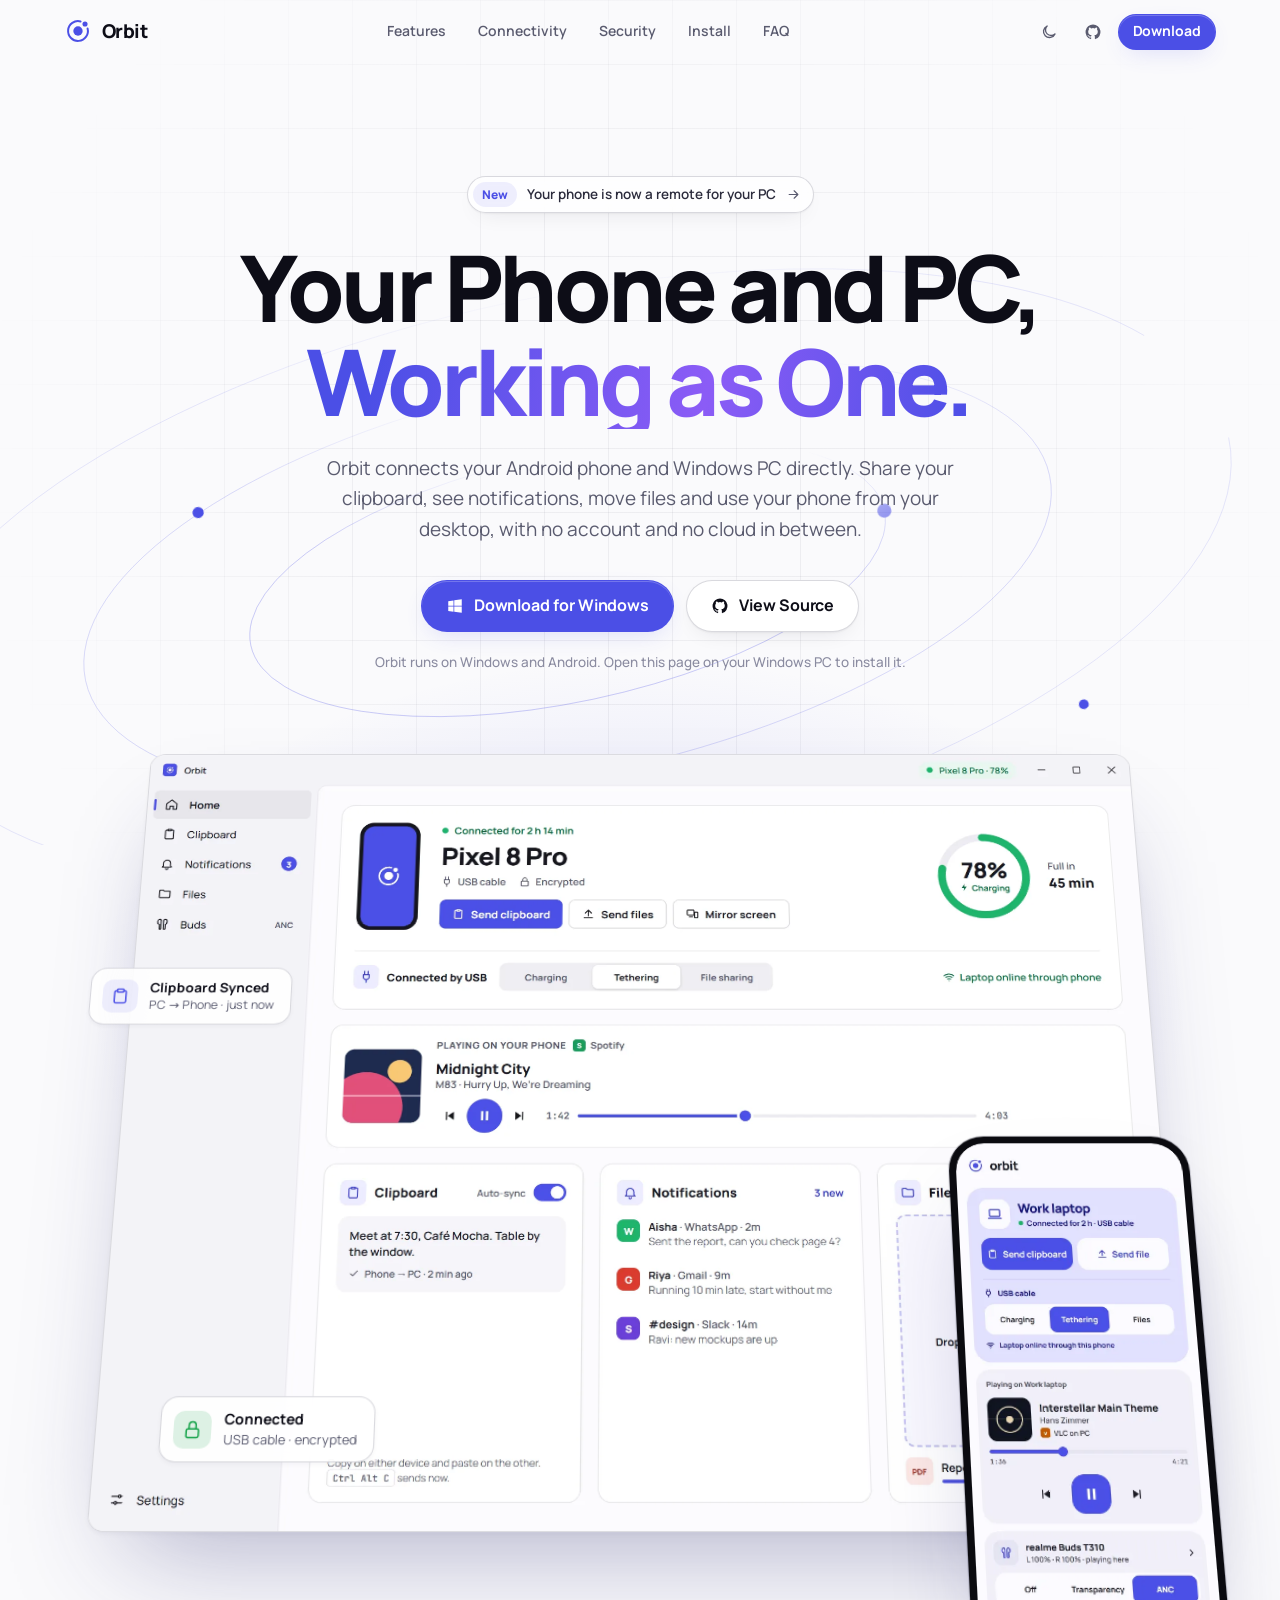
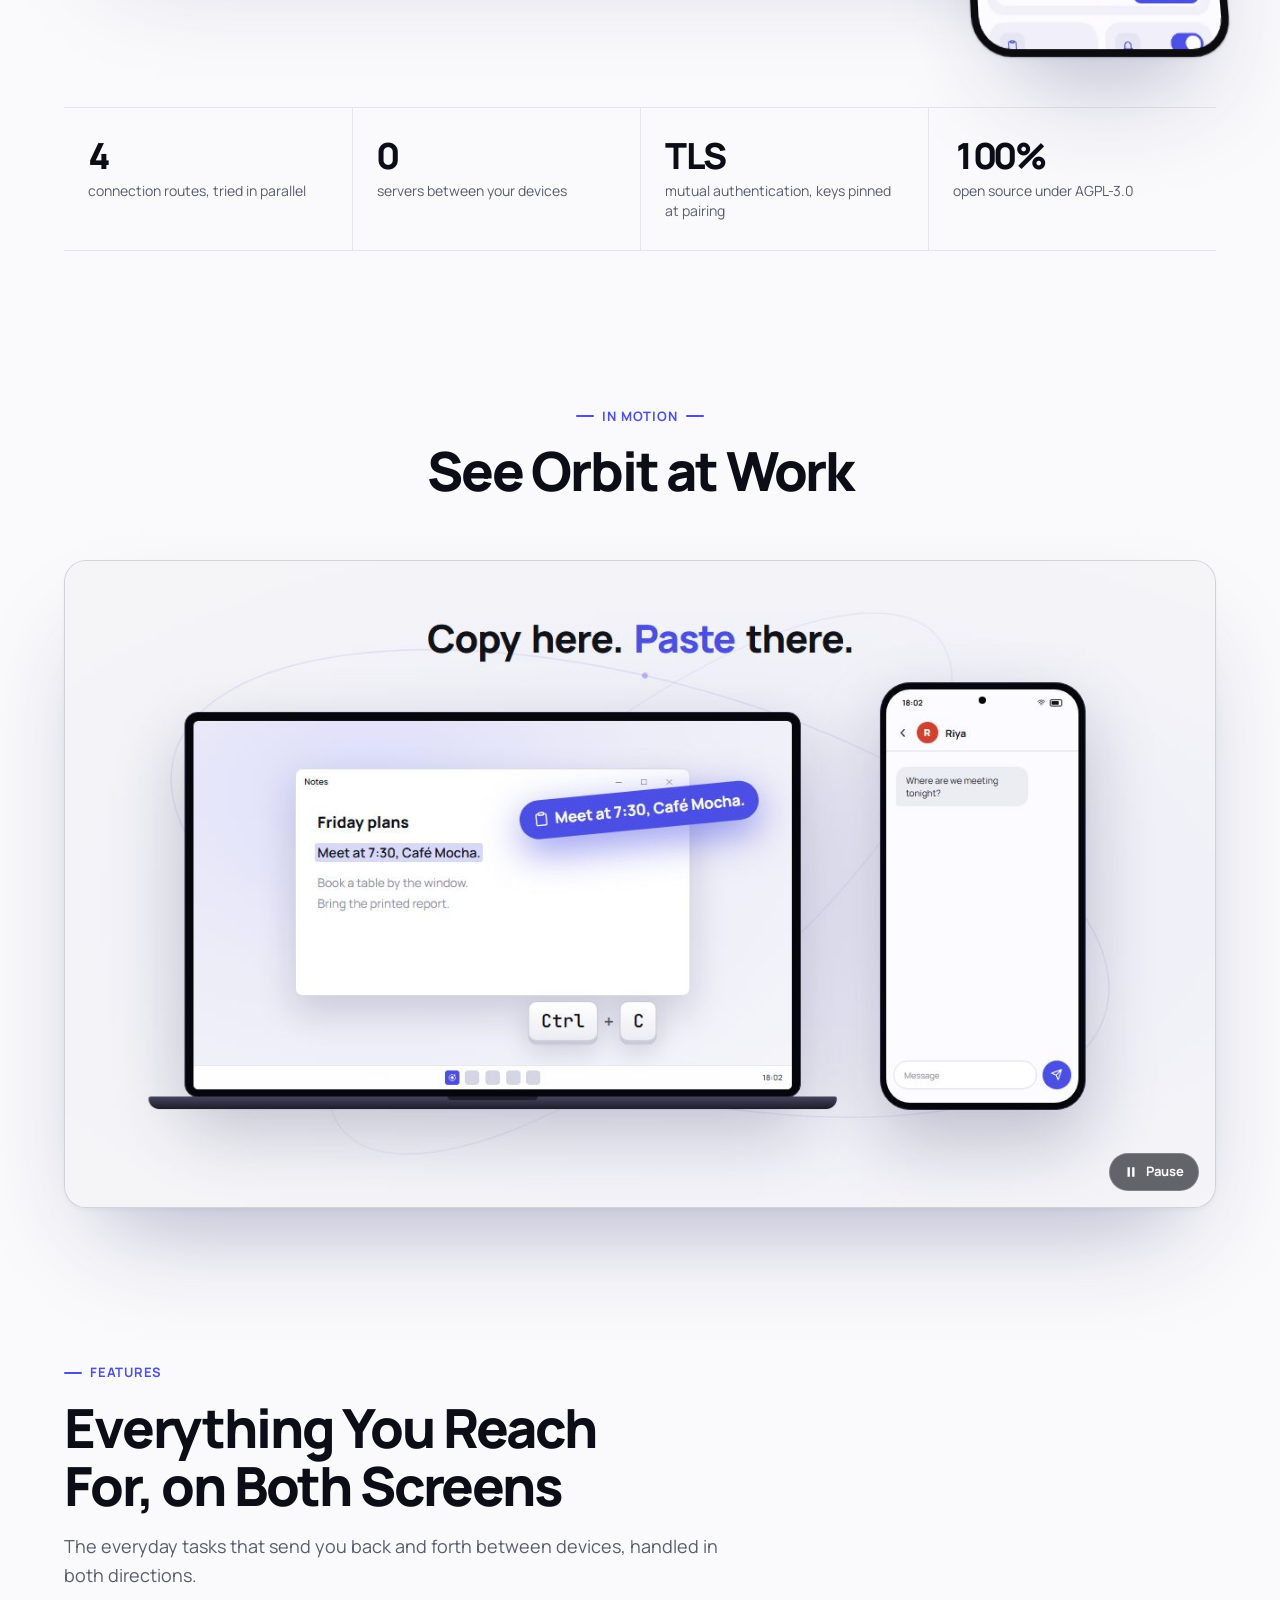
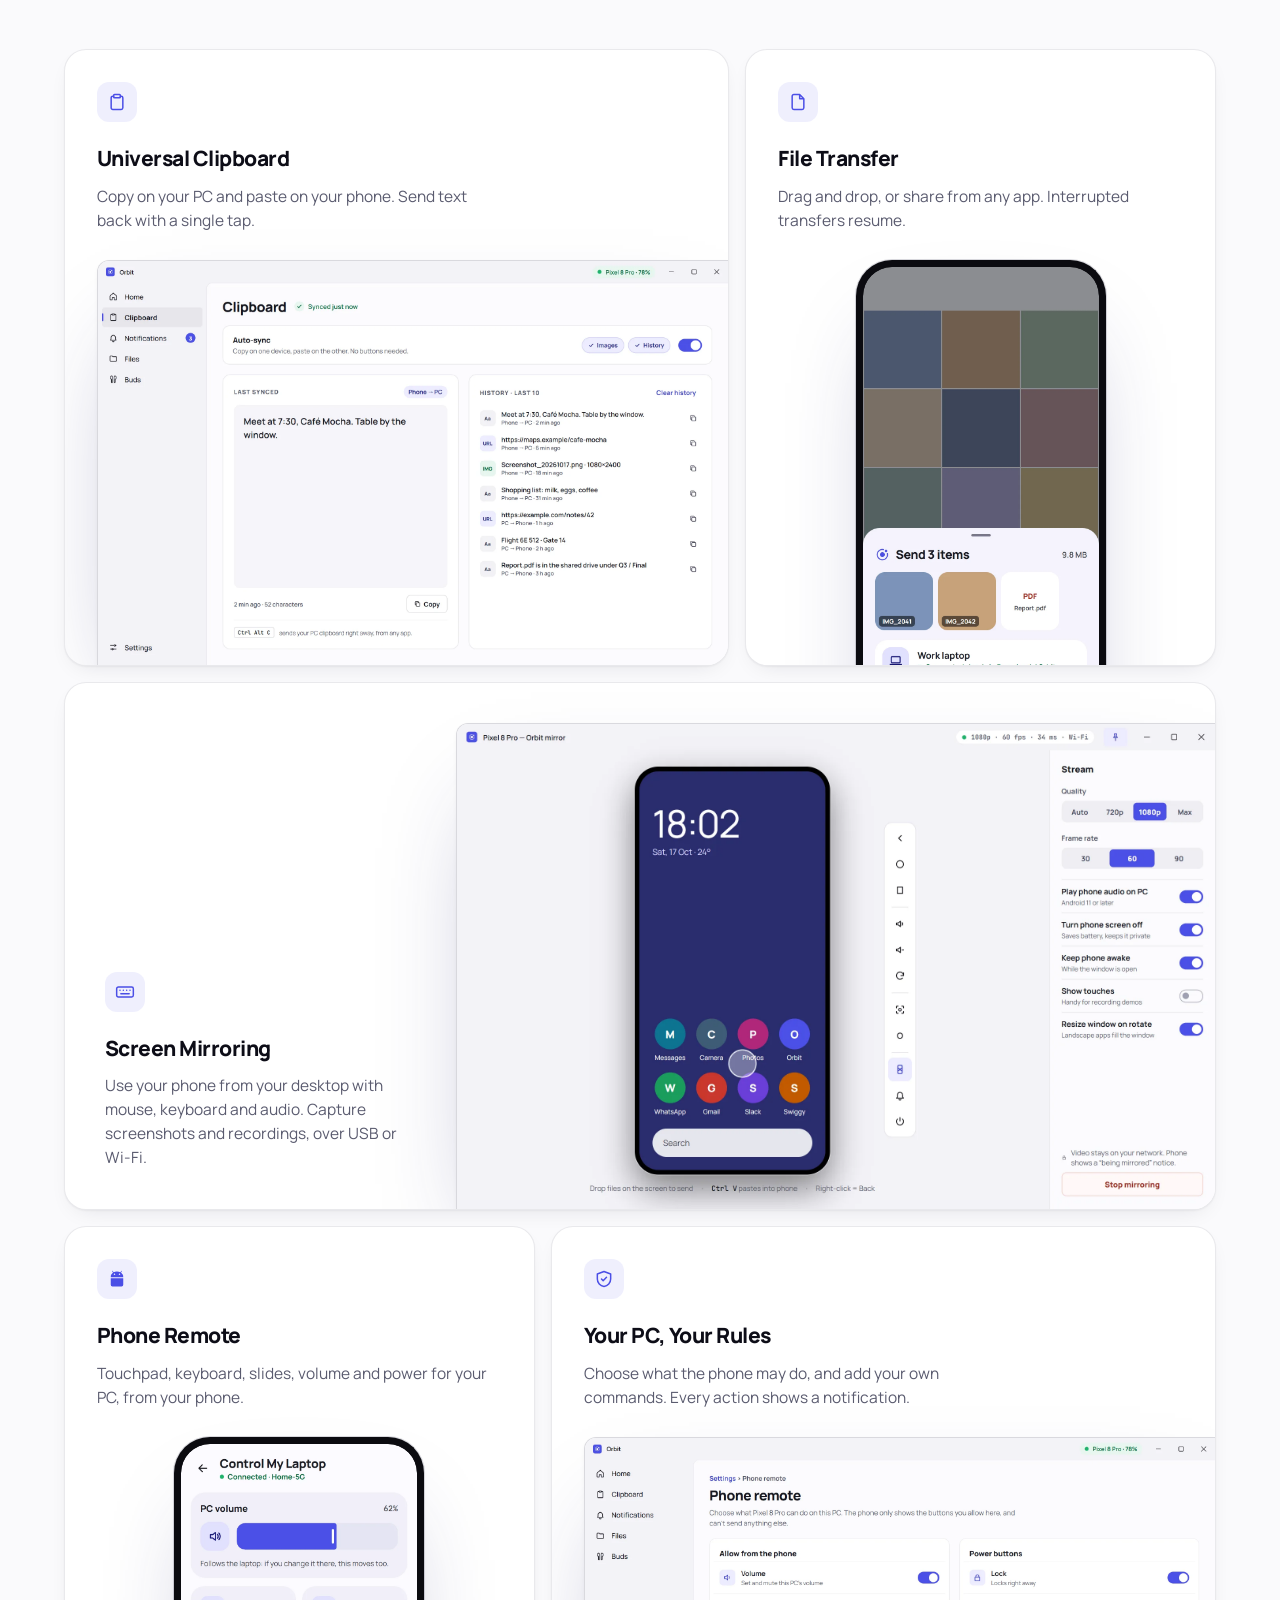
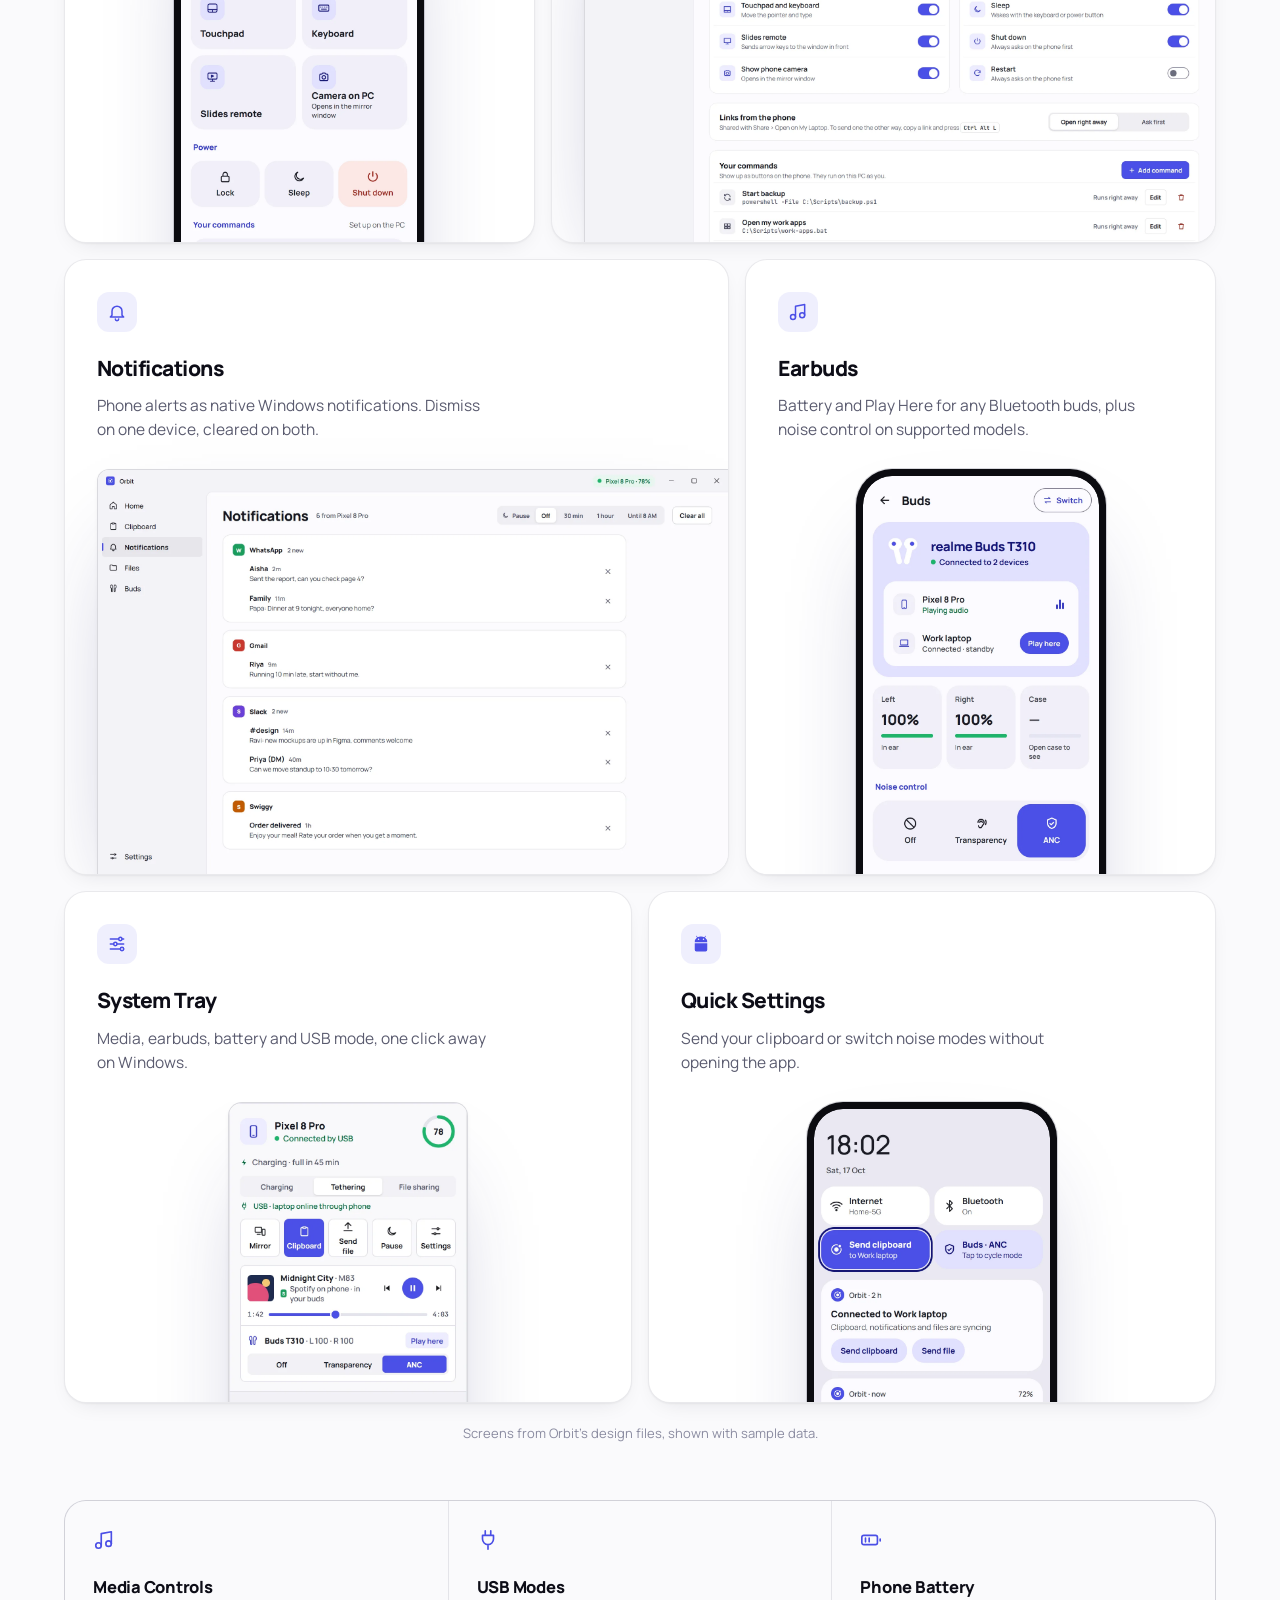
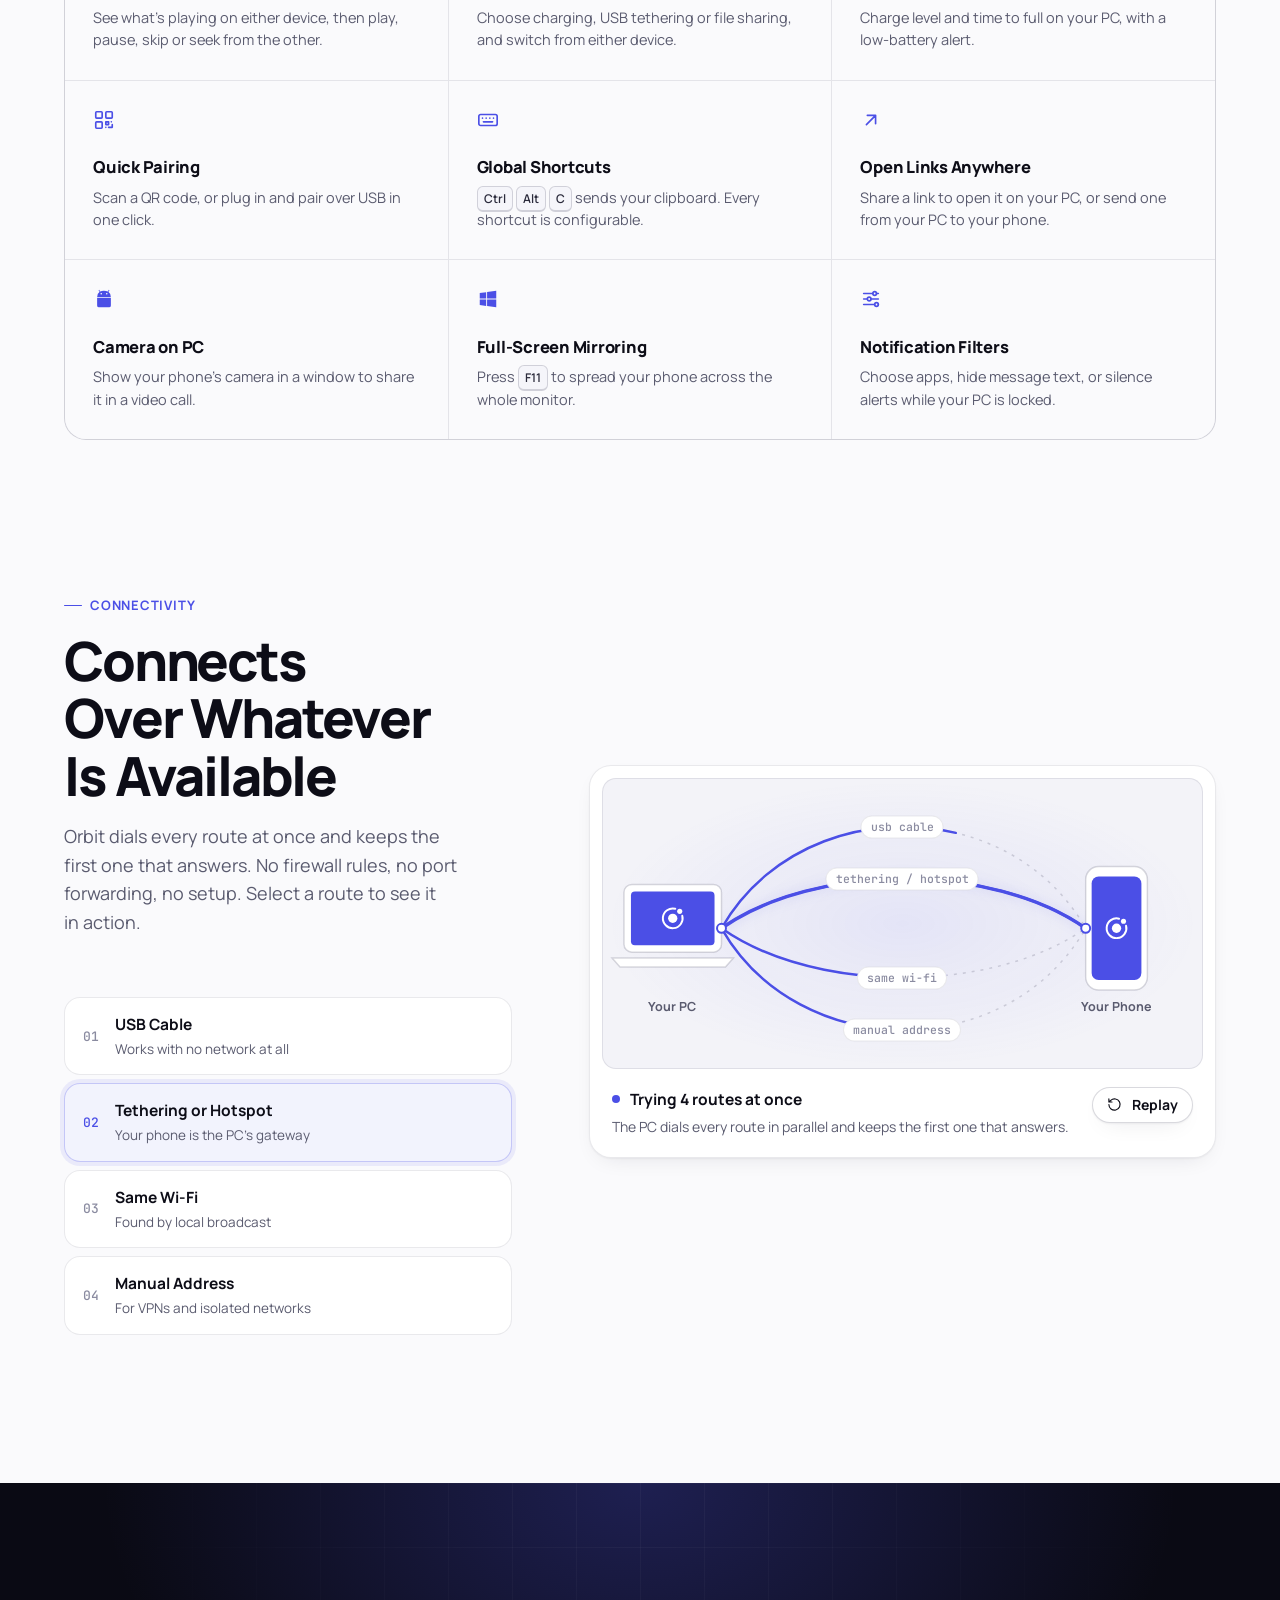
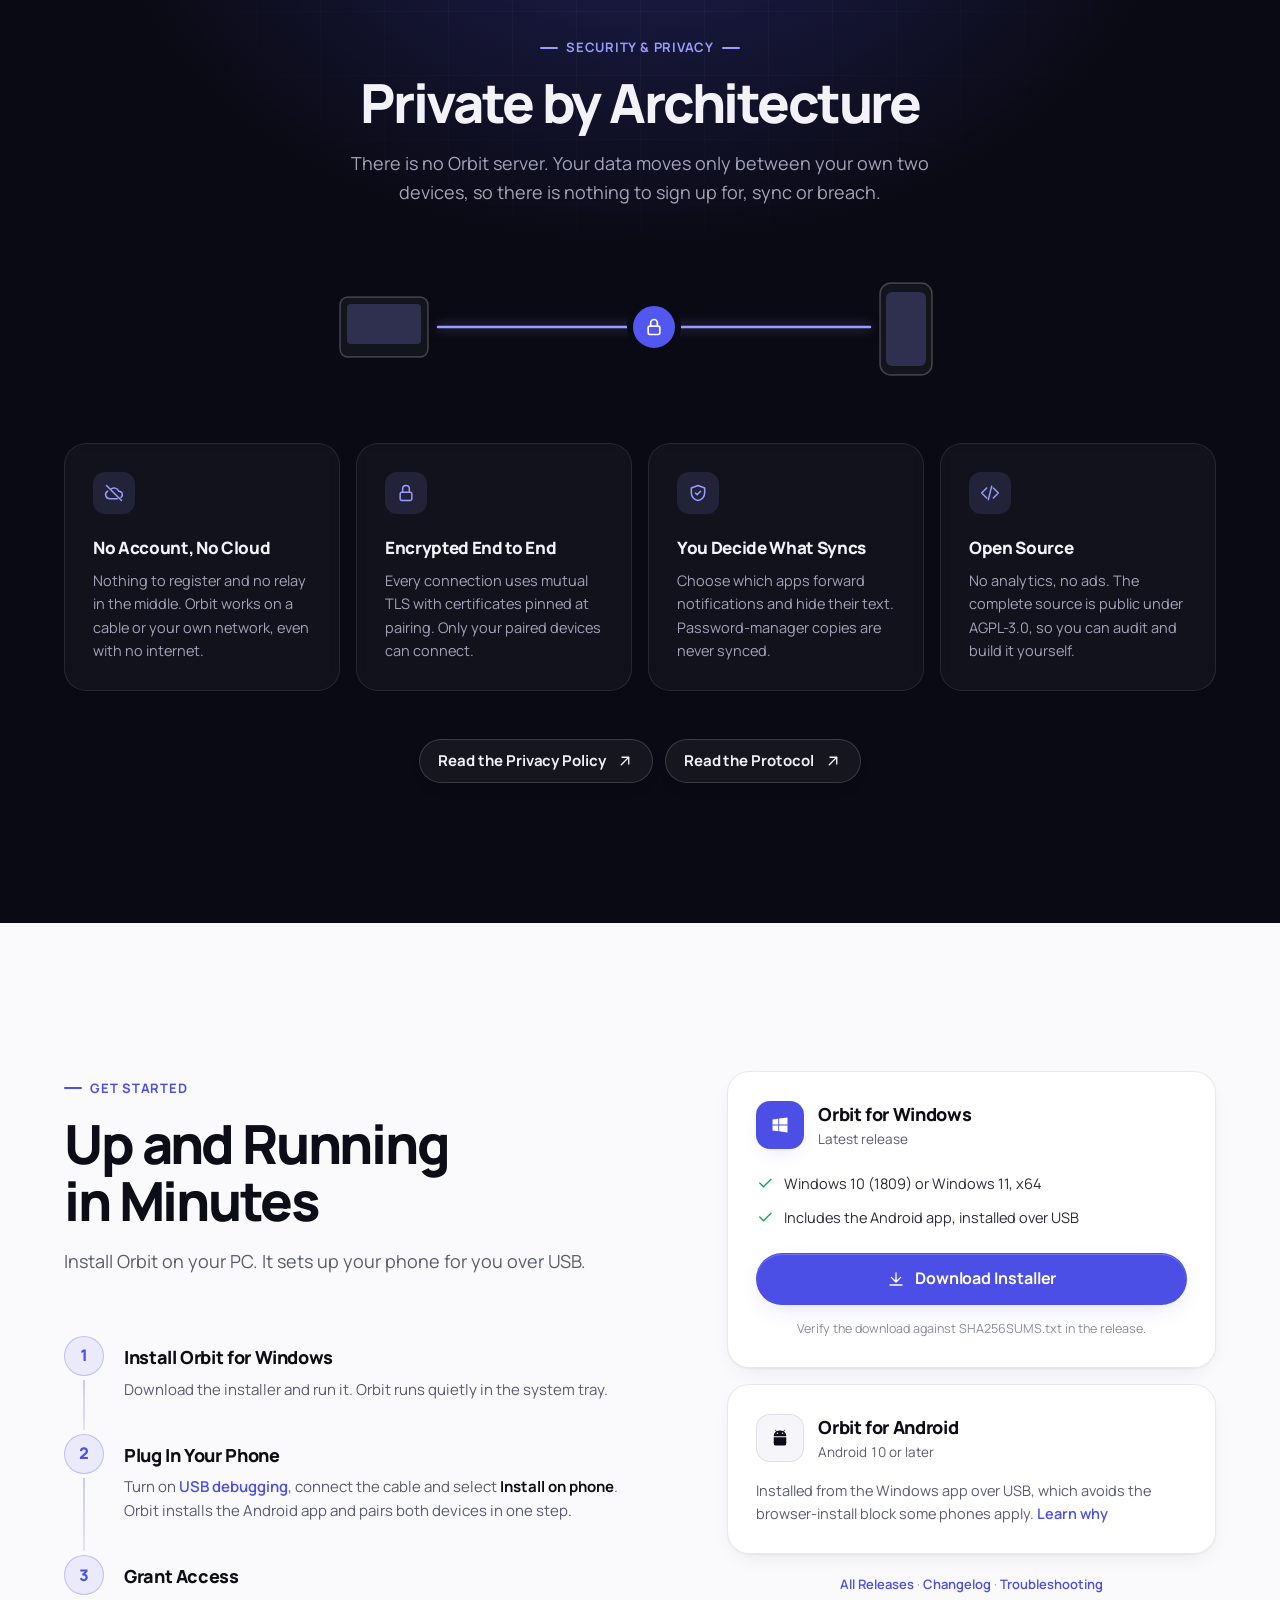
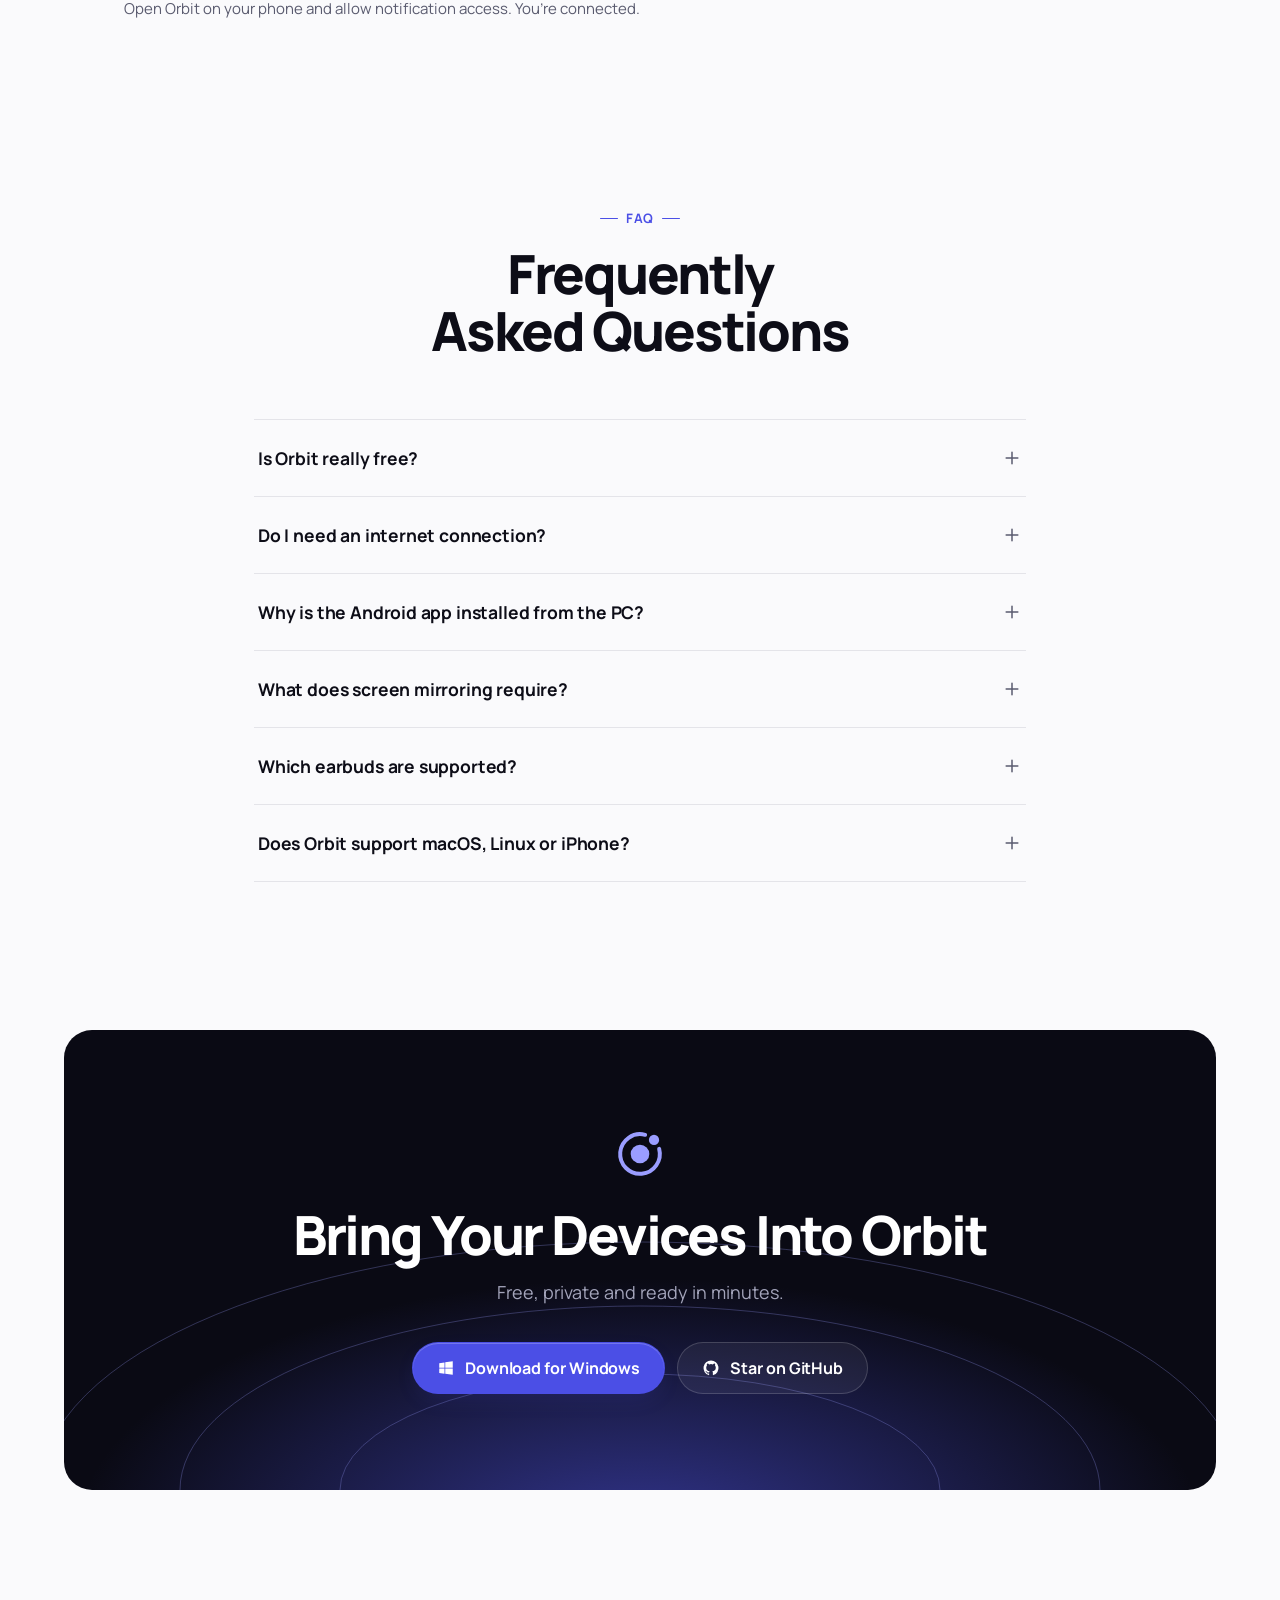
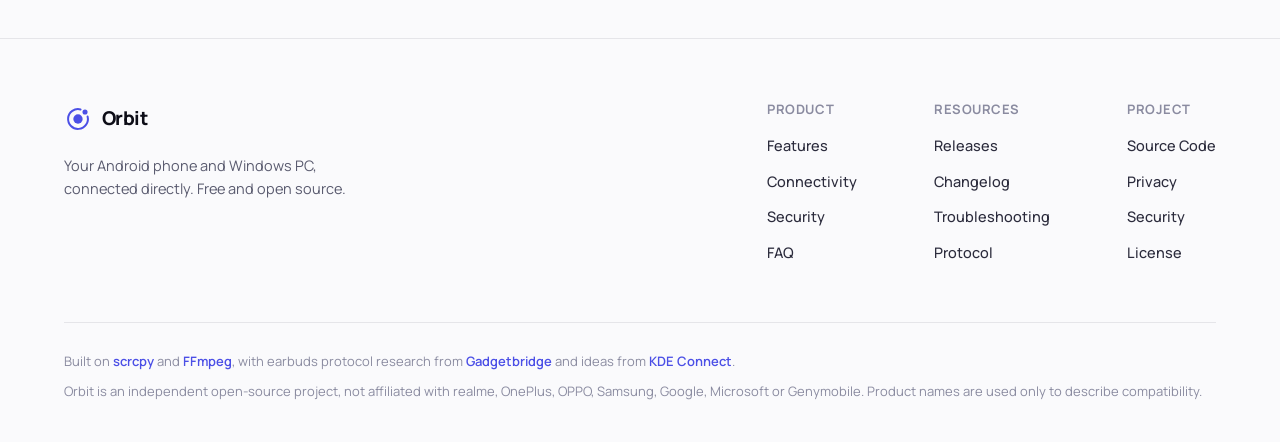
==== commit d0b1d10f: "Release 1.3.0 - Versions: Windows 1.3.0, Android 1.3.0 (versionCode 4) - CHANGELOG: 1.3.0 section; P" ====
--- a/site/index.html
+++ b/site/index.html
@@ -4,7 +4,7 @@
 <meta charset="utf-8">
 <meta name="viewport" content="width=device-width,initial-scale=1,viewport-fit=cover">
 <title>Orbit: Connect Your Android Phone and Windows PC</title>
-<meta name="description" content="Orbit connects your Android phone and Windows PC directly: clipboard, notifications, file transfer, screen mirroring, media and earbuds. Free, open source, no account and no cloud.">
+<meta name="description" content="Orbit connects your Android phone and Windows PC directly: clipboard, notifications, file transfer, screen mirroring, a phone remote for your PC, media and earbuds. Free, open source, no account and no cloud.">
 <link rel="canonical" href="https://mohib-76.github.io/orbit/">
 <meta name="theme-color" content="#FAFAFC" media="(prefers-color-scheme: light)">
 <meta name="theme-color" content="#07070C" media="(prefers-color-scheme: dark)">
@@ -13,7 +13,7 @@
 <meta property="og:type" content="website">
 <meta property="og:site_name" content="Orbit">
 <meta property="og:title" content="Orbit: Your Phone and PC, Working as One">
-<meta property="og:description" content="Clipboard, notifications, files, screen mirroring, media and earbuds between Android and Windows. Direct, encrypted and private: no account, no cloud.">
+<meta property="og:description" content="Clipboard, notifications, files, screen mirroring, a phone remote, media and earbuds between Android and Windows. Direct, encrypted and private: no account, no cloud.">
 <meta property="og:image" content="https://mohib-76.github.io/orbit/og-image.png">
 <meta property="og:image:width" content="1200">
 <meta property="og:image:height" content="630">
@@ -129,7 +129,7 @@
   <div class="wrap hero-copy">
     <a class="eyebrow enter" style="--d:0ms" href="https://github.com/Mohib-76/orbit/releases/latest">
       <span class="eyebrow-tag">New</span>
-      <span>The phone app now installs over USB</span>
+      <span>Your phone is now a remote for your PC</span>
       <svg class="i" aria-hidden="true"><use href="#i-arrow"/></svg>
     </a>
     <h1 id="hero-title">
@@ -220,6 +220,14 @@
         <div class="tile-txt"><span class="tile-ico"><svg class="i" aria-hidden="true"><use href="#i-key"/></svg></span><h3>Screen Mirroring</h3><p>Use your phone from your desktop with mouse, keyboard and audio. Capture screenshots and recordings, over USB or Wi-Fi.</p></div>
         <div class="tile-img shot"><img class="th-l" src="img/mirror-light.webp" width="1920" height="1230" alt="Orbit’s mirror window showing the phone’s home screen, phone controls and stream settings" loading="lazy" decoding="async"><img class="th-d" src="img/mirror-dark.webp" width="1920" height="1230" alt="Orbit’s mirror window showing the phone’s home screen, phone controls and stream settings" loading="lazy" decoding="async"></div>
       </article>
+      <article class="tile t5" data-reveal style="--i:0">
+        <div class="tile-txt"><span class="tile-ico"><svg class="i" aria-hidden="true"><use href="#i-android"/></svg></span><h3>Phone Remote</h3><p>Touchpad, keyboard, slides, volume and power for your PC, from your phone.</p></div>
+        <div class="tile-img dev"><div class="device"><img class="th-l" src="img/remote-light.webp" width="780" height="1688" alt="Orbit for Android controlling the laptop: volume, touchpad, keyboard, slides, camera, power buttons and custom commands" loading="lazy" decoding="async"><img class="th-d" src="img/remote-dark.webp" width="780" height="1688" alt="Orbit for Android controlling the laptop: volume, touchpad, keyboard, slides, camera, power buttons and custom commands" loading="lazy" decoding="async"></div></div>
+      </article>
+      <article class="tile t7" data-reveal style="--i:1">
+        <div class="tile-txt"><span class="tile-ico"><svg class="i" aria-hidden="true"><use href="#i-shield"/></svg></span><h3>Your PC, Your Rules</h3><p>Choose what the phone may do, and add your own commands. Every action shows a notification.</p></div>
+        <div class="tile-img shot"><img class="th-l" src="img/remotesettings-light.webp" width="1920" height="1230" alt="Orbit’s Phone remote settings on Windows: what the phone may do, power buttons, links and custom commands" loading="lazy" decoding="async"><img class="th-d" src="img/remotesettings-dark.webp" width="1920" height="1230" alt="Orbit’s Phone remote settings on Windows: what the phone may do, power buttons, links and custom commands" loading="lazy" decoding="async"></div>
+      </article>
       <article class="tile t7" data-reveal style="--i:0">
         <div class="tile-txt"><span class="tile-ico"><svg class="i" aria-hidden="true"><use href="#i-bell"/></svg></span><h3>Notifications</h3><p>Phone alerts as native Windows notifications. Dismiss on one device, cleared on both.</p></div>
         <div class="tile-img shot"><img class="th-l" src="img/notifications-light.webp" width="1920" height="1230" alt="Orbit’s notifications page on Windows, grouped by app" loading="lazy" decoding="async"><img class="th-d" src="img/notifications-dark.webp" width="1920" height="1230" alt="Orbit’s notifications page on Windows, grouped by app" loading="lazy" decoding="async"></div>
@@ -245,6 +253,9 @@
       <li class="more-item" data-reveal style="--i:2"><svg class="i" aria-hidden="true"><use href="#i-battery"/></svg><h3>Phone Battery</h3><p>Charge level and time to full on your PC, with a low-battery alert.</p></li>
       <li class="more-item" data-reveal style="--i:0"><svg class="i" aria-hidden="true"><use href="#i-qr"/></svg><h3>Quick Pairing</h3><p>Scan a QR code, or plug in and pair over USB in one click.</p></li>
       <li class="more-item" data-reveal style="--i:1"><svg class="i" aria-hidden="true"><use href="#i-key"/></svg><h3>Global Shortcuts</h3><p><kbd>Ctrl</kbd>&nbsp;<kbd>Alt</kbd>&nbsp;<kbd>C</kbd> sends your clipboard. Every shortcut is configurable.</p></li>
+      <li class="more-item" data-reveal style="--i:2"><svg class="i" aria-hidden="true"><use href="#i-out"/></svg><h3>Open Links Anywhere</h3><p>Share a link to open it on your PC, or send one from your PC to your phone.</p></li>
+      <li class="more-item" data-reveal style="--i:0"><svg class="i" aria-hidden="true"><use href="#i-android"/></svg><h3>Camera on PC</h3><p>Show your phone’s camera in a window to share it in a video call.</p></li>
+      <li class="more-item" data-reveal style="--i:1"><svg class="i" aria-hidden="true"><use href="#i-win"/></svg><h3>Full-Screen Mirroring</h3><p>Press <kbd>F11</kbd> to spread your phone across the whole monitor.</p></li>
       <li class="more-item" data-reveal style="--i:2"><svg class="i" aria-hidden="true"><use href="#i-sliders"/></svg><h3>Notification Filters</h3><p>Choose apps, hide message text, or silence alerts while your PC is locked.</p></li>
     </ul>
   </div>
